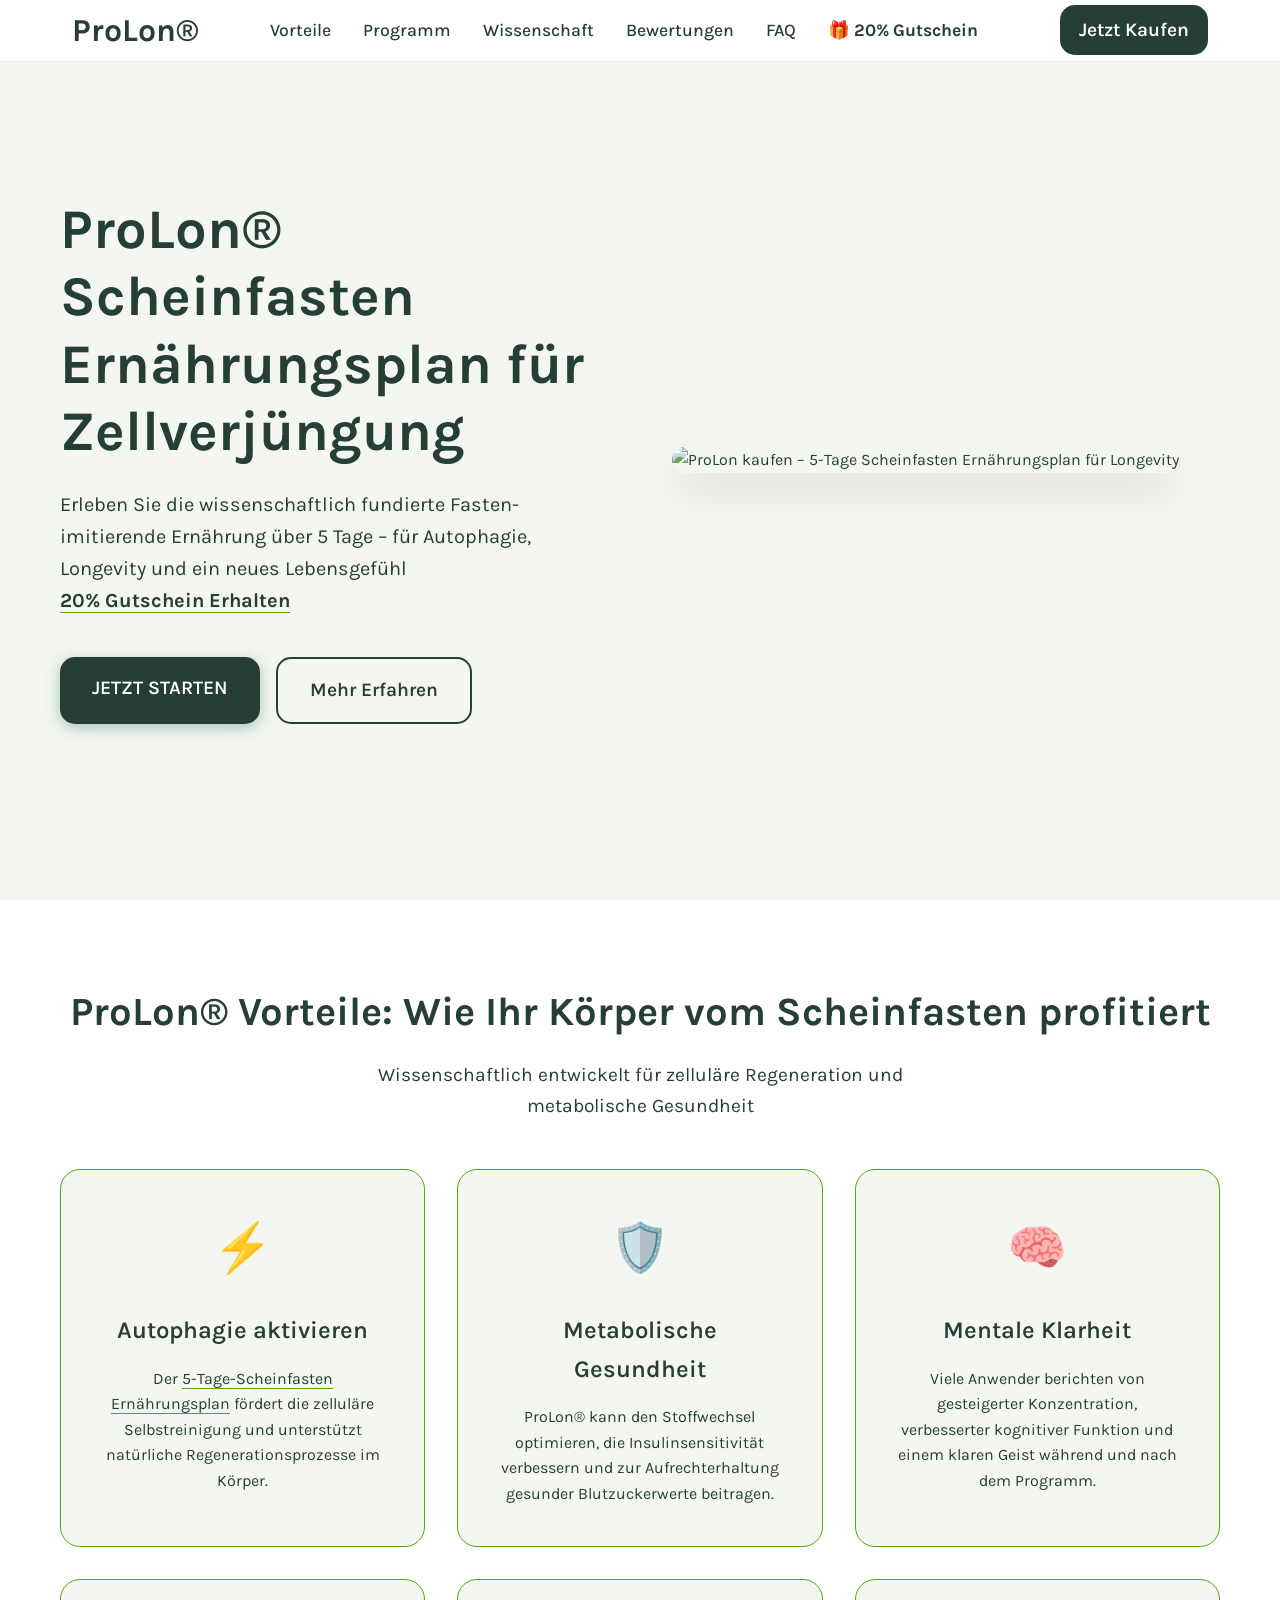
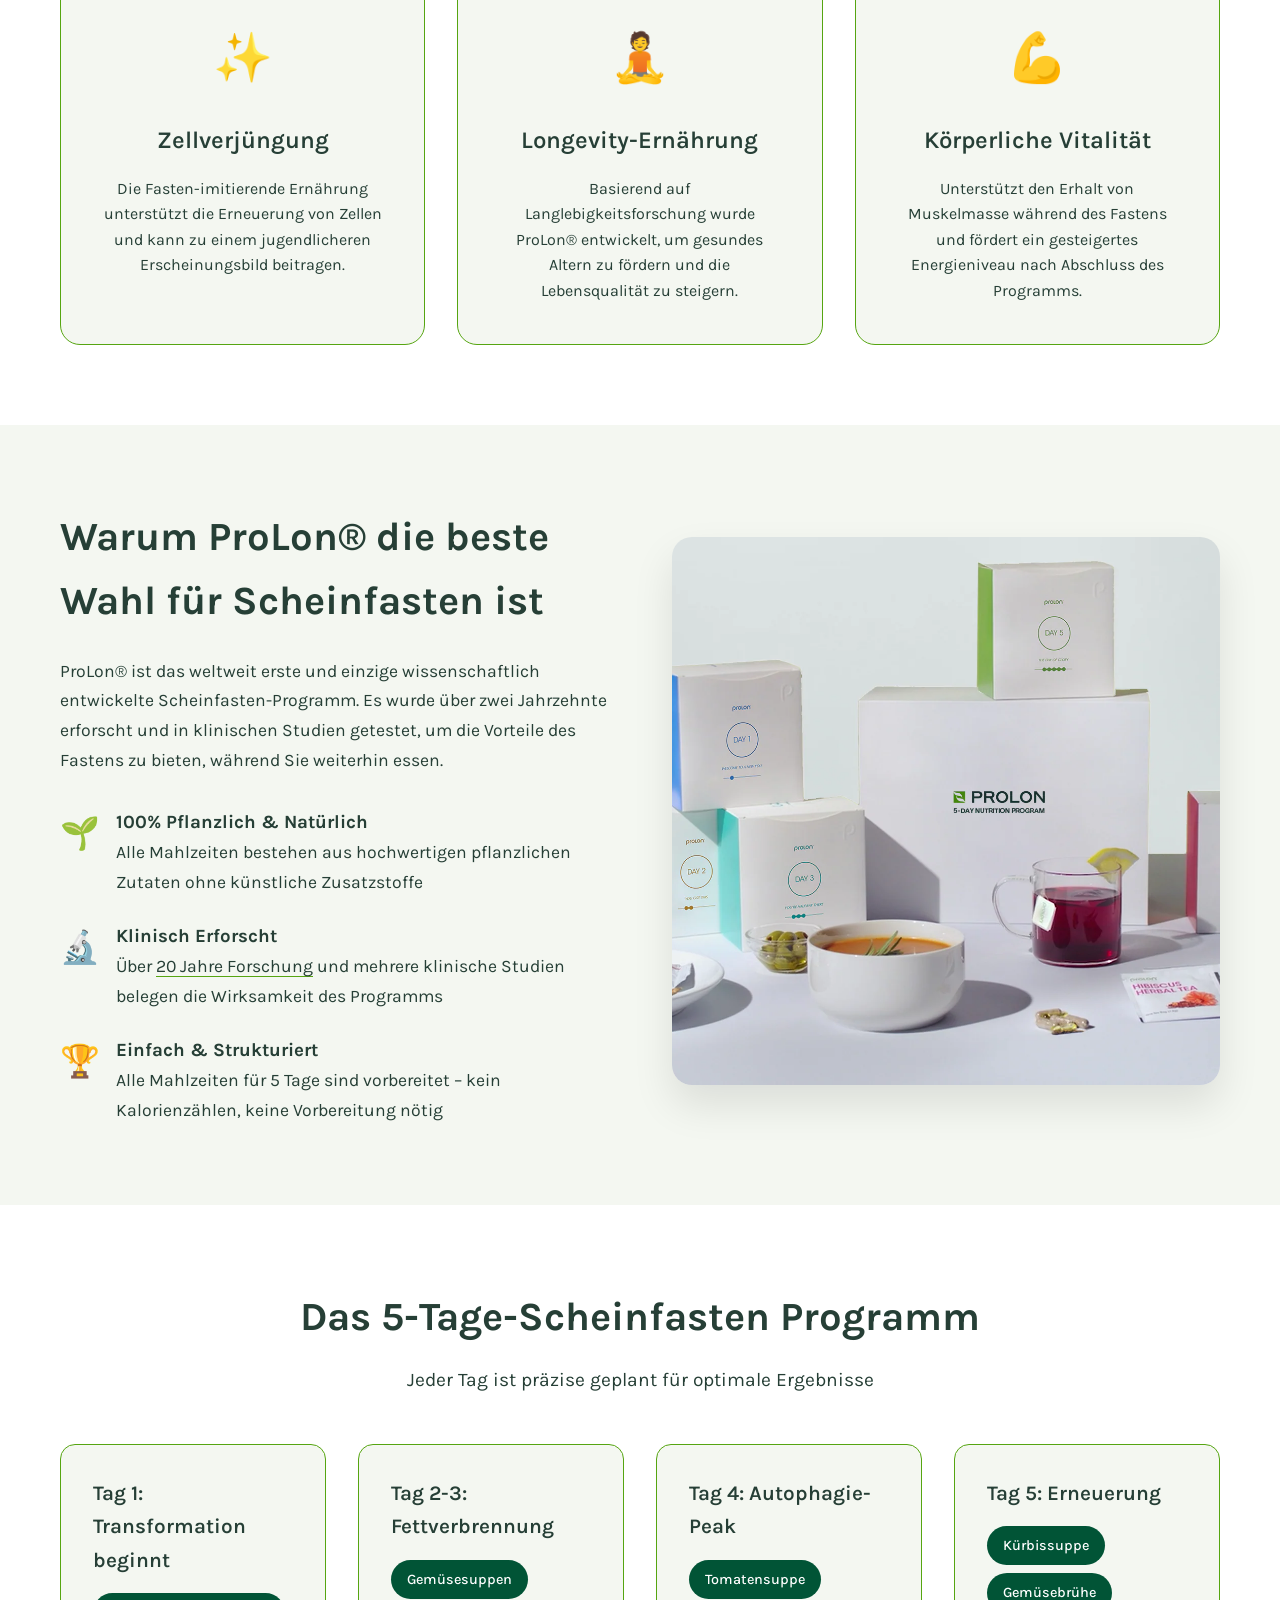
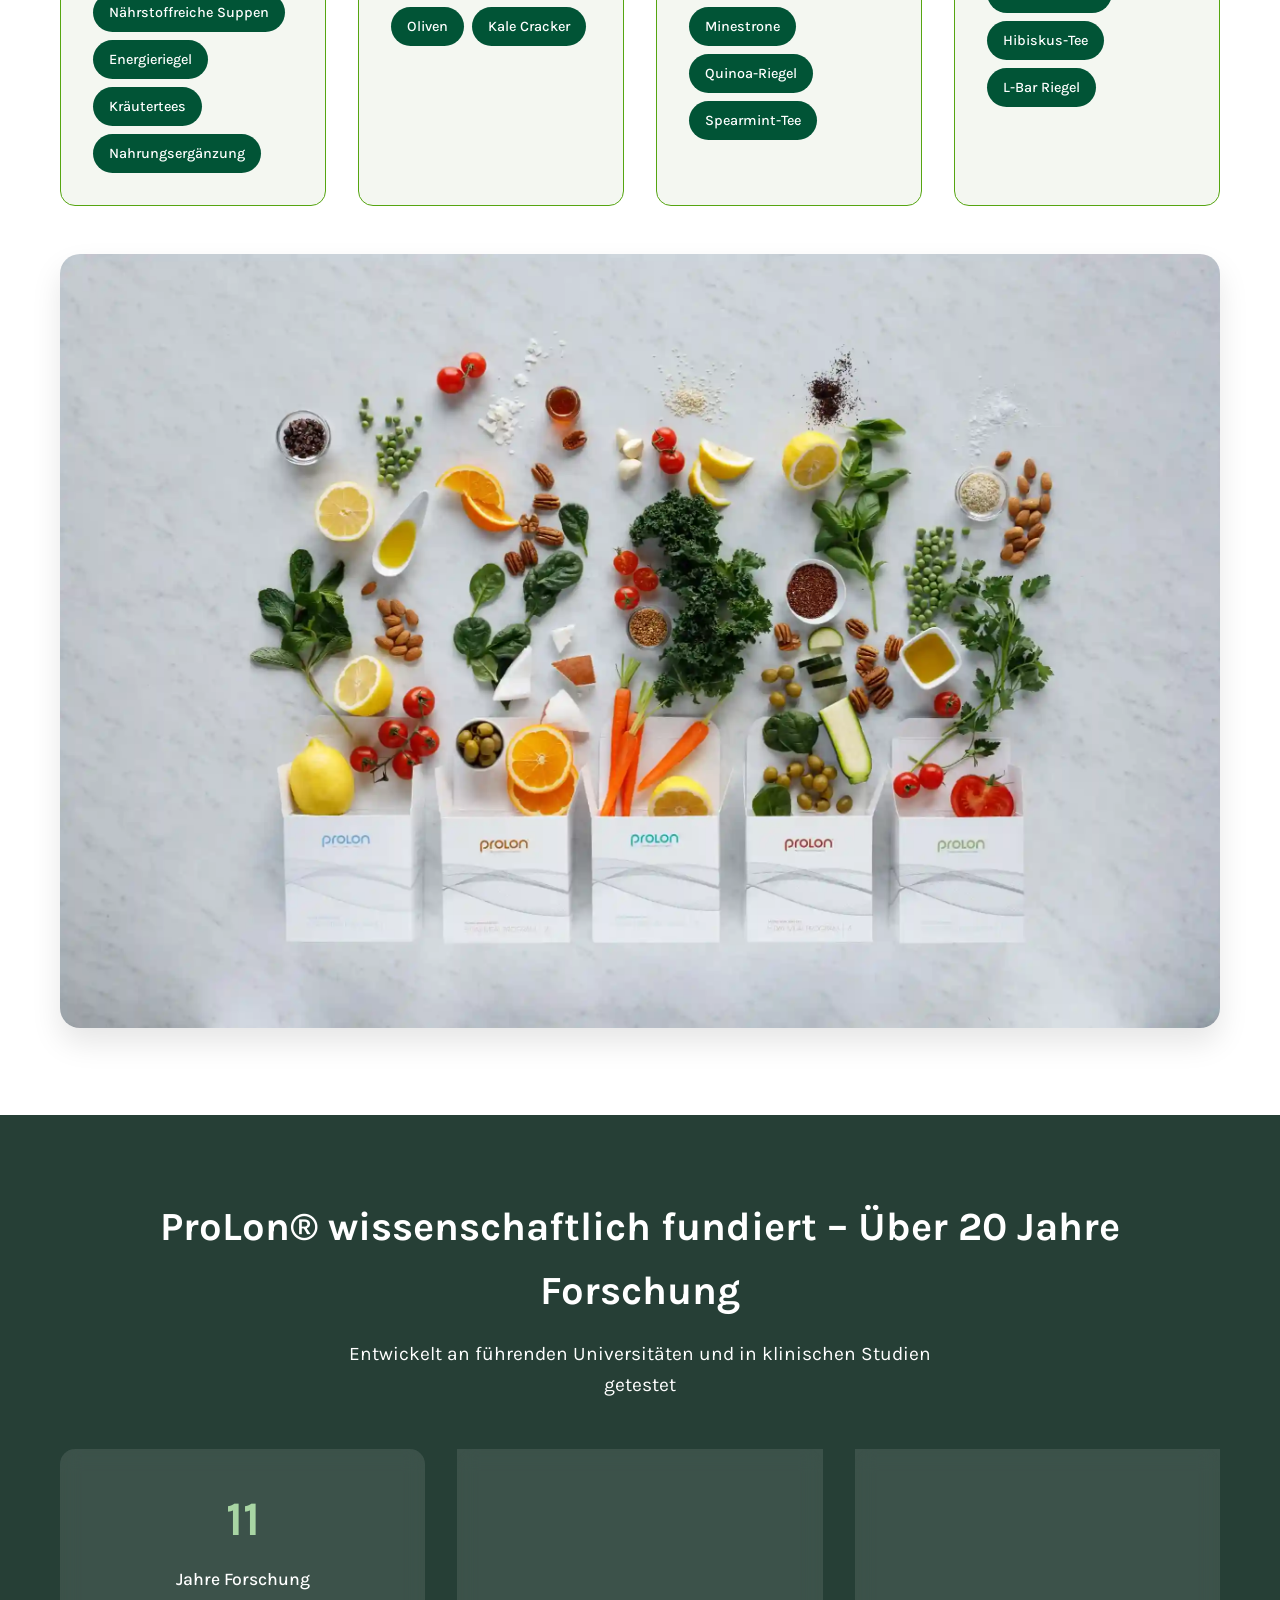
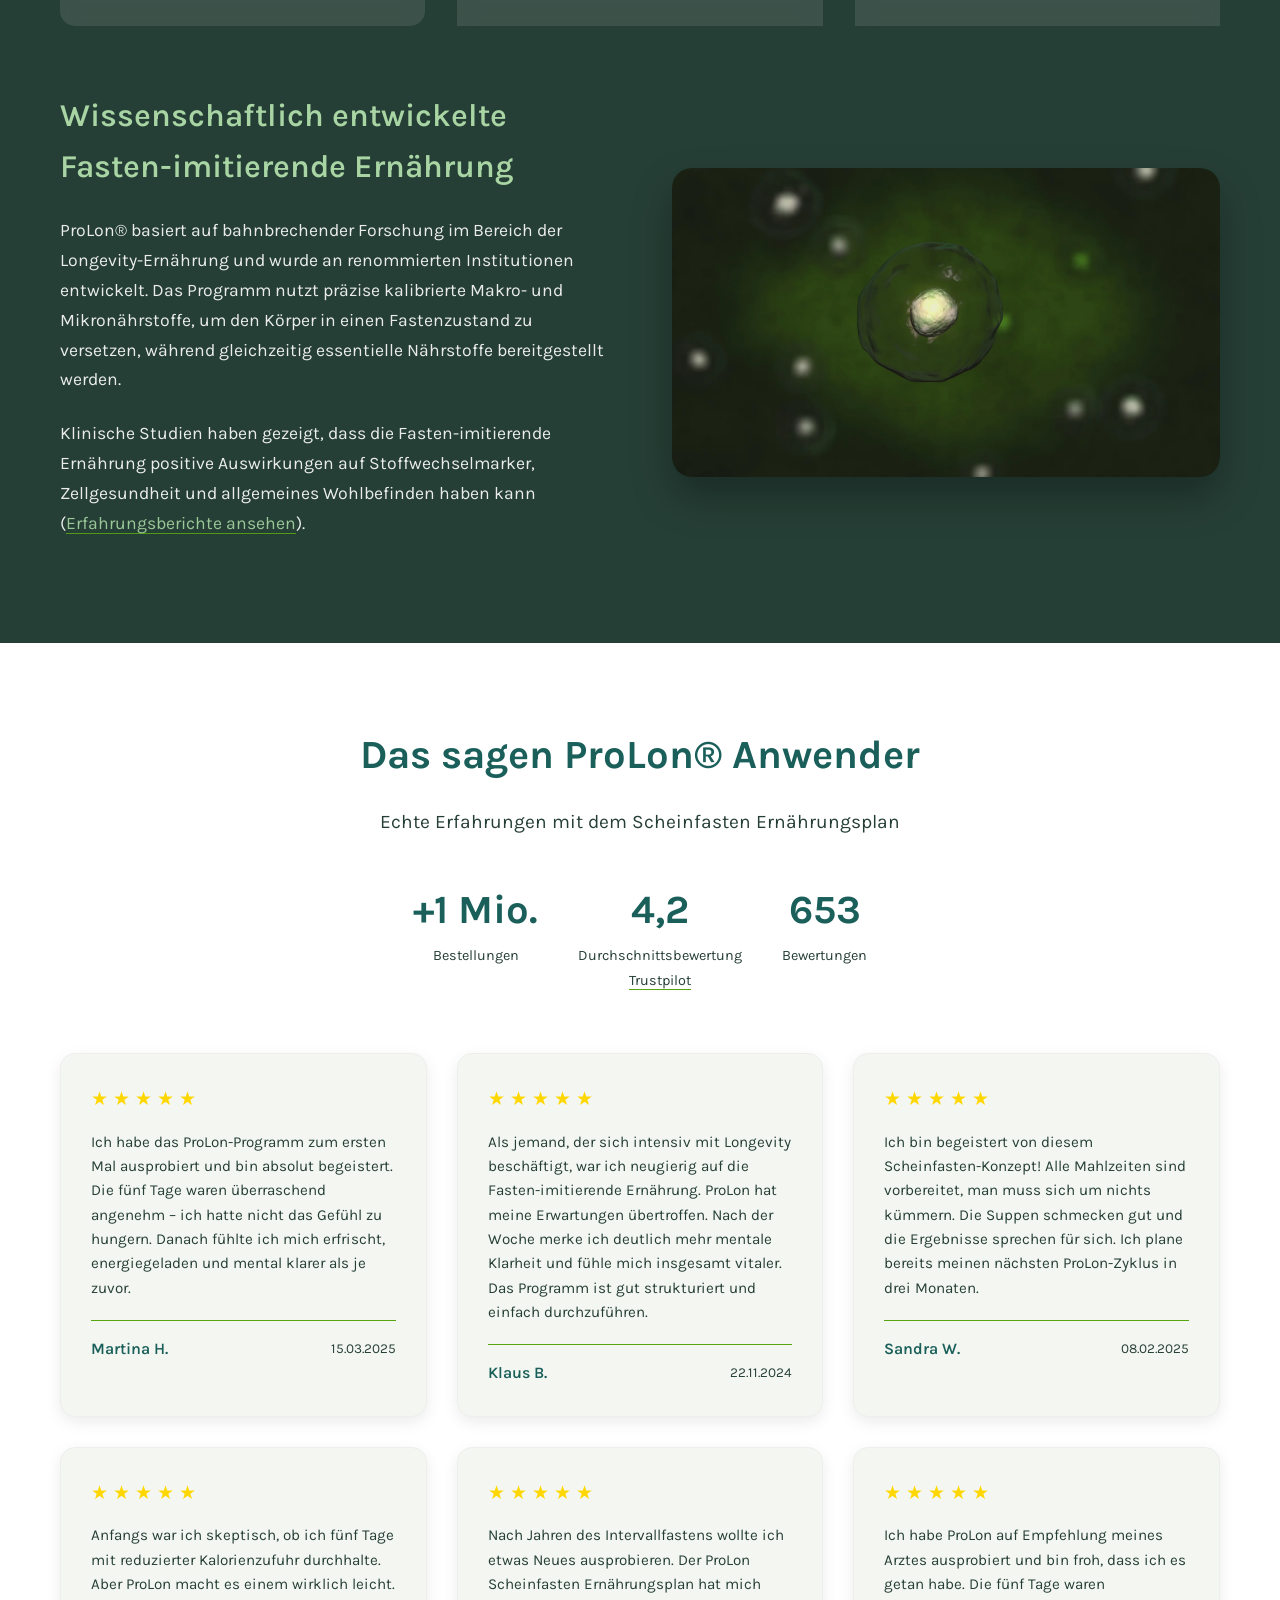
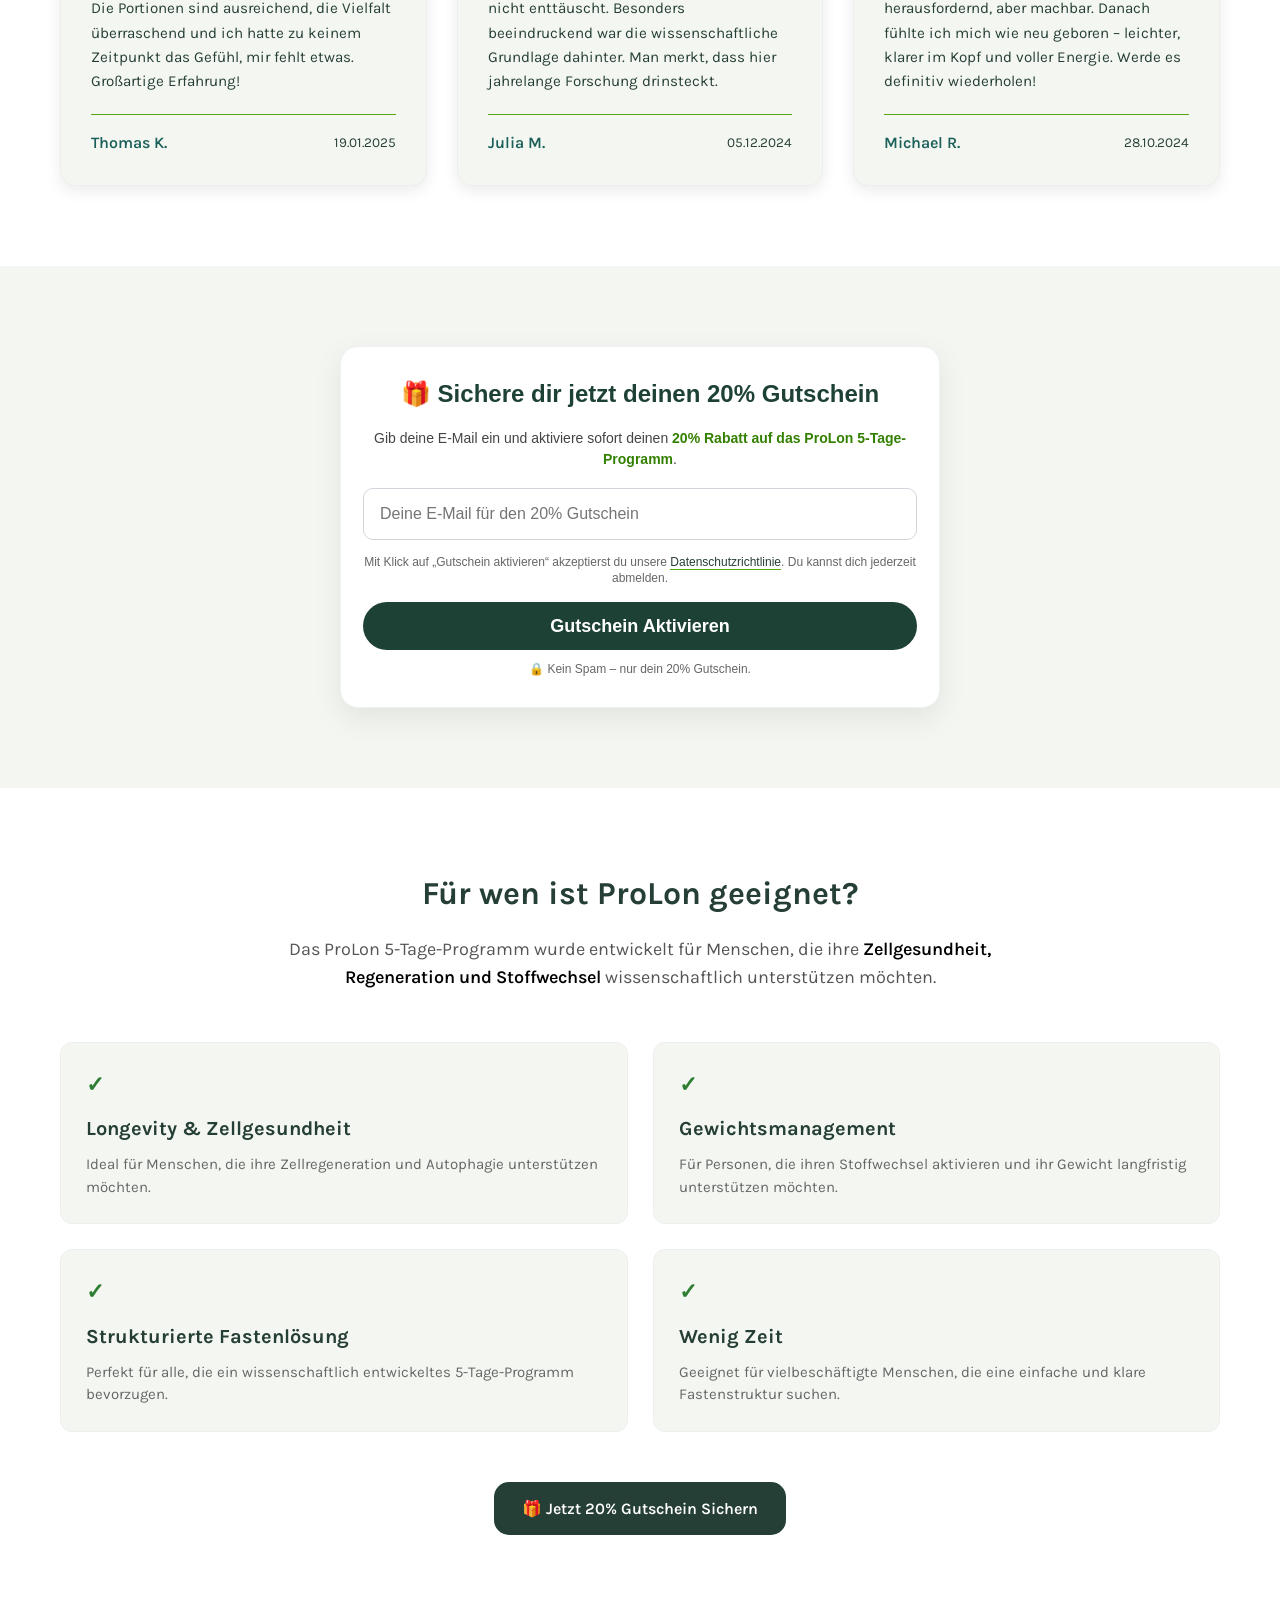
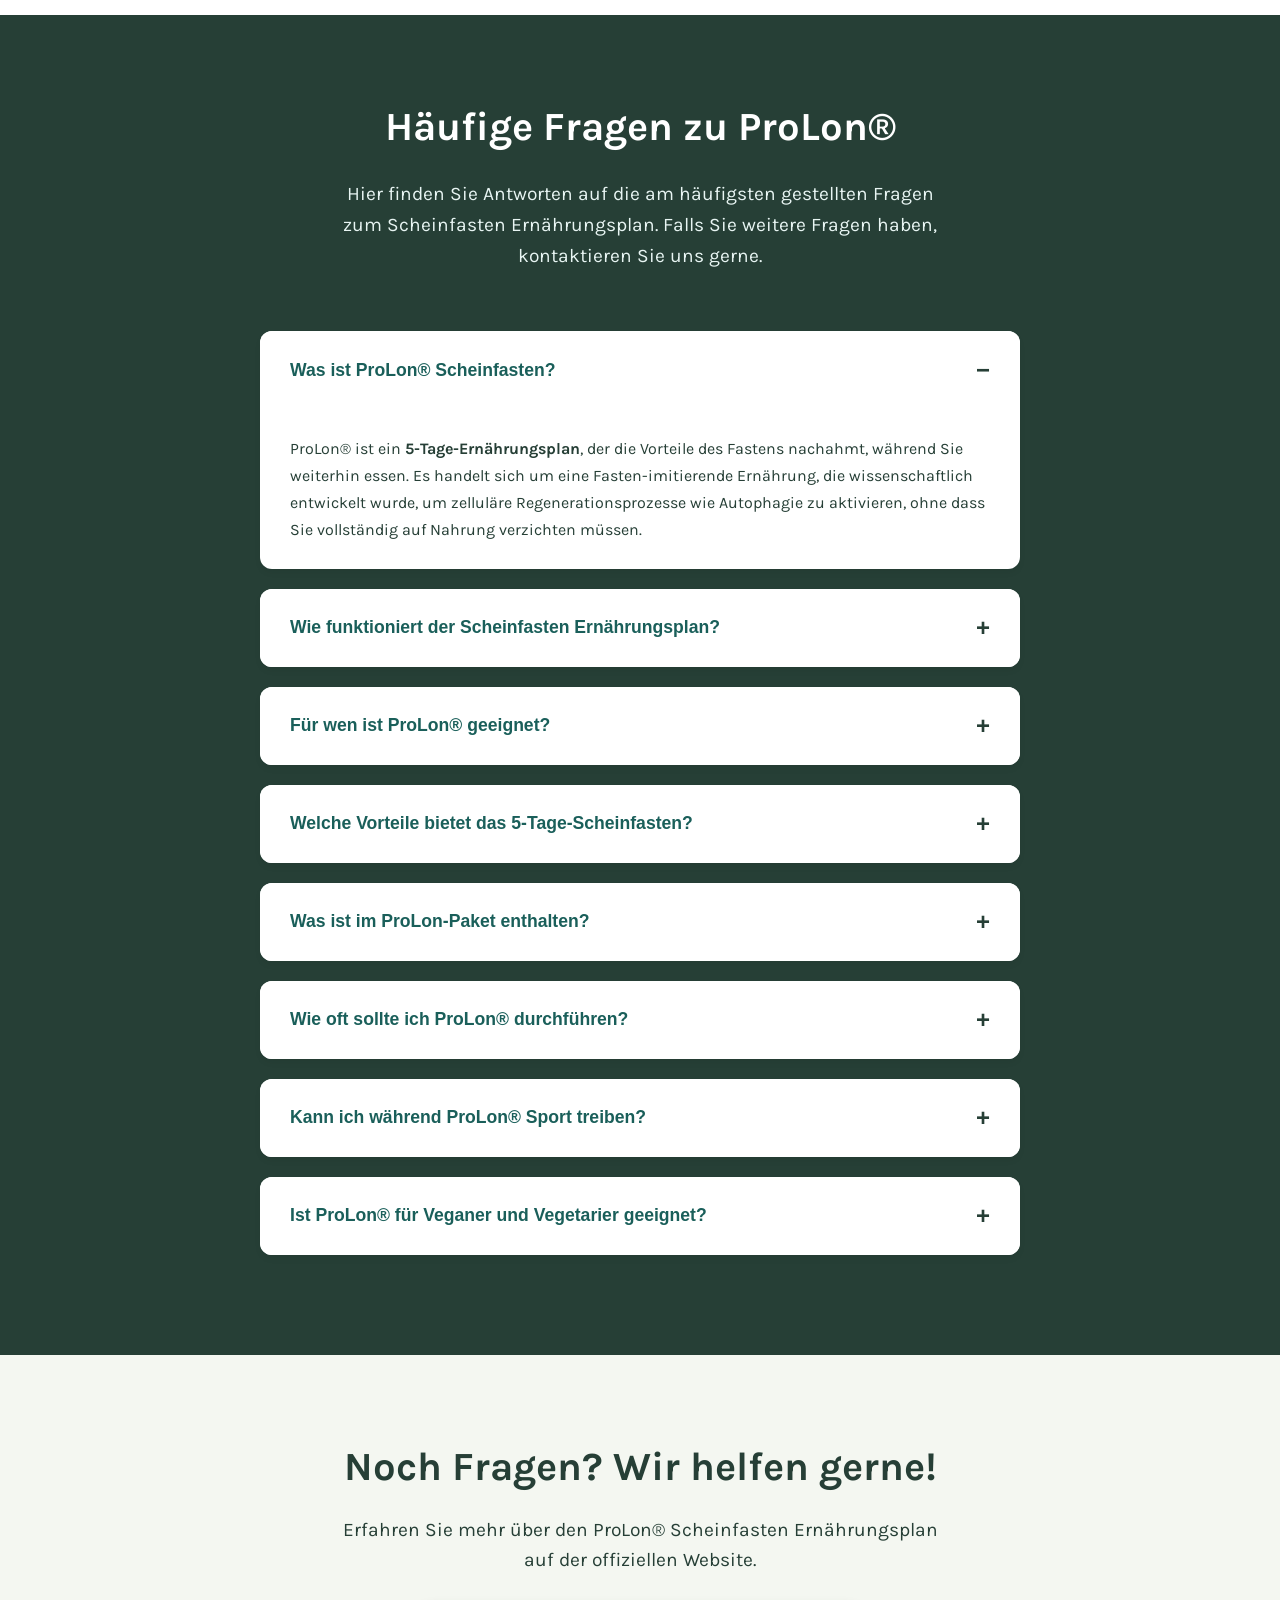
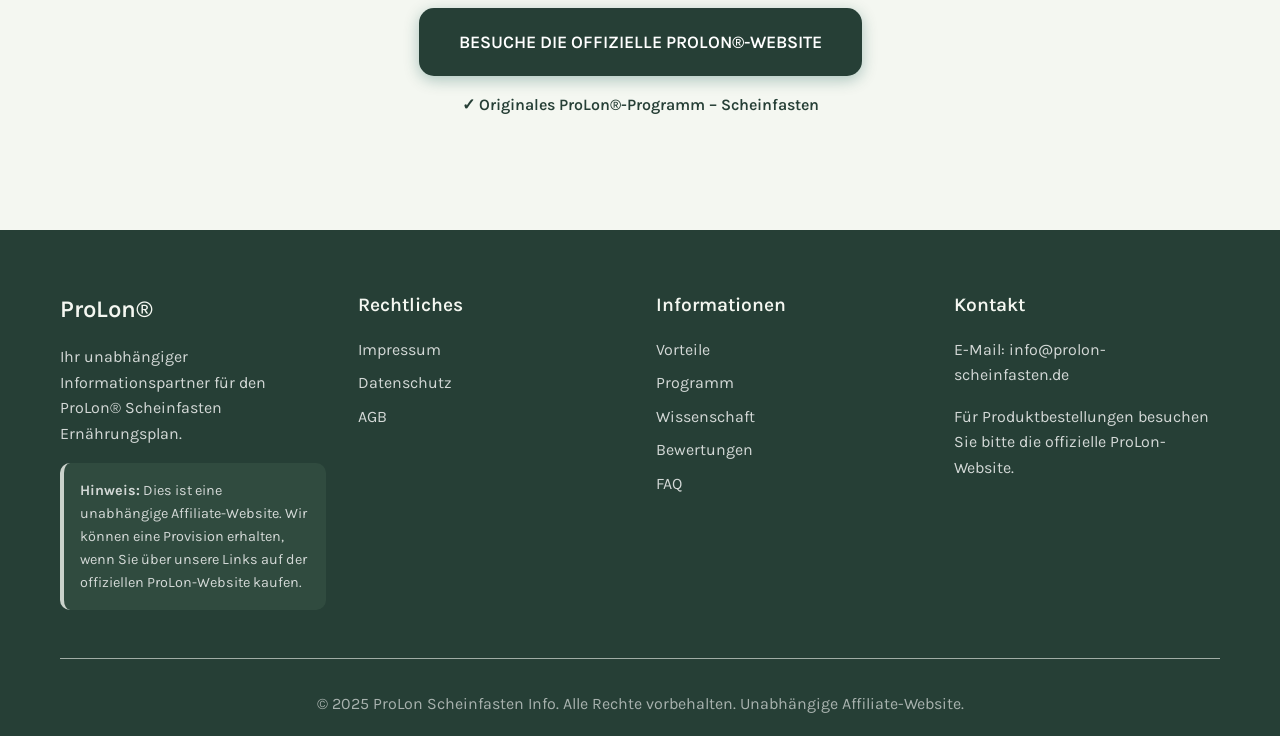
==== index.html @ 3e30818c "Add files via upload" ====
<!DOCTYPE html>
<html lang="de">
<head>
    <meta charset="UTF-8" />
    <meta name="viewport" content="width=device-width, initial-scale=1.0" />
    <title>ProLon Scheinfasten: Wissenschaftlicher Plan – 20% Rabatt</title>
	<meta name="description" content="ProLon® Scheinfasten: Wissenschaftlicher 5-Tage-Ernährungsplan für Longevity und Zellregeneration. Jetzt 20% Rabatt mit Gutschein sichern." />

    <!-- Canonical, Favicon, Hreflang -->
    <link rel="canonical" href="https://prolon-scheinfasten.de/" />
    <link rel="icon" type="image/png" sizes="32x32" href="/favicon-150x150.png" />
    <link rel="icon" type="image/png" sizes="192x192" href="/favicon-300x300.png" />
	<link rel="apple-touch-icon" href="/favicon-300x300.png" />
	<meta name="msapplication-TileImage" content="/favicon-300x300.png" />
    <link rel="alternate" hreflang="de" href="https://prolon-scheinfasten.de/" />
    <link rel="alternate" hreflang="x-default" href="https://prolon-scheinfasten.de/" />

    <!-- Preconnect to essential third-party domains -->
    <link rel="preconnect" href="https://www.googletagmanager.com" crossorigin />
    <link rel="preconnect" href="https://www.google-analytics.com" crossorigin />

	<link rel="preload" href="/fonts/karla-variable.woff2" as="font" type="font/woff2" crossorigin fetchpriority="high" />

    <!-- 1. Critical CSS for instant rendering of the 'above-the-fold' content -->
    <style>
        * { margin: 0; padding: 0; box-sizing: border-box; }
		@font-face { font-family: 'Karla'; src: url('/fonts/karla-variable.woff2') format('woff2'); font-weight: 100 900; font-style: normal; font-display: swap; }
        body { font-family: 'Karla', sans-serif; line-height: 1.6; color: #263f36; overflow-x: hidden; }
        .container { max-width: 1200px; margin: 0 auto; padding: 0 20px; }
        .header { position: fixed; top: 0; width: 100%; background: rgba(255, 255, 255, 0.98 ); z-index: 1000; transition: all 0.3s ease; border-bottom: 1px solid rgba(38, 63, 54, 0.1); }
        .nav-container { display: flex; justify-content: space-between; align-items: center; padding: 0.3rem 2rem; max-width: 1200px; margin: 0 auto; position: relative; }
        .logo { color: #263f36; font-size: 2rem; font-weight: 700; text-decoration: none; flex-shrink: 0; }
        .logo a { color: #263f36; font-size: 2rem; font-weight: 700; text-decoration: none; display: inline-block; }
        .nav-menu { display: flex; list-style: none; gap: 2rem; font-size: 1.1rem; position: relative; left: 16.5%; transform: translateX(-16.5%); margin: 0; }
        .nav-menu a { text-decoration: none; color: #263f36; font-weight: 500; transition: color 0.3s ease; }
		.nav-menu a[href="#coupon"] { font-weight: 700; }
        .nav-menu a:hover { color: #56a511; }
        .header-cta-btn { background: #263f36; color: #ffffff; padding: 0.6rem 1.2rem; border-radius: 15px; text-decoration: none; font-weight: 600; font-size: 1.2rem; transition: all 0.3s ease; border: none; cursor: pointer; margin-left: auto; flex-shrink: 0; white-space: nowrap; }
        .header-cta-btn:hover { background: #56a511; color: white; transform: translateY(-1px); }
        .header-btn { margin-left: auto; flex-shrink: 0; }
        .hamburger { display: none; flex-direction: column; cursor: pointer; flex-shrink: 0; }
        .hamburger span { width: 25px; height: 3px; background: #263f36; margin: 3px 0; transition: 0.3s; }
        .hero { padding: 100px 0 80px; background: #f4f7f1; min-height: 100svh; display: flex; align-items: center; }
        .hero-container { max-width: 1200px; margin: 0 auto; padding: 0 20px; display: grid; grid-template-columns: 1fr 1fr; gap: 4rem; align-items: center; }
        .hero-title { font-size: 3.5rem; font-weight: 700; color: #263f36; margin-bottom: 1.5rem; line-height: 1.2; }
        .hero-subtitle { font-size: 1.25rem; color: #263f36; margin-bottom: 2.5rem; line-height: 1.6; }
        .hero-buttons { display: flex; gap: 1rem; flex-wrap: wrap; }
        .btn { display: inline-block; padding: 1rem 2rem; border-radius: 15px; text-decoration: none; font-weight: 600; transition: all 0.3s ease; border: none; cursor: pointer; font-size: 1.2rem; }
        .btn-primary { background: #263f36; color: #ffffff; box-shadow: 0 4px 15px rgba(38, 63, 54, 0.3); }
        .btn-primary:hover { background: #56a511; color: white; transform: translateY(-2px); box-shadow: 0 6px 20px rgba(38, 63, 54, 0.4); }
        .btn-secondary { background: transparent; color: #263f36; border: 2px solid #263f36; }
        .btn-secondary:hover { background: #263f36; color: white; }
        .hero-image img { width: 100%; height: auto; border-radius: 20px; box-shadow: 0 20px 40px rgba(0, 0, 0, 0.1); }
        html { scroll-behavior: smooth; }
		.my-link { color: #263f36; text-decoration: none; border-bottom: 1px solid #56a511; transition: color 0.3s ease; }
		.my-link:hover { color: #56a511; border-bottom-color: #263f36; }
        @media (max-width: 768px) {
            .nav-container { justify-content: flex-start; gap: 1rem; padding: 0.3rem 1rem; }
            .hamburger { display: flex; order: 1; }
            .logo { order: 2; flex-grow: 1; text-align: center; font-size: 1.8rem; }
            .header-cta-btn { order: 3; margin-left: 0; padding: 0.5rem 1rem; font-size: 1.15rem; }
            .nav-menu { display: none !important; flex-direction: column; position: absolute; top: 100%; left: 0; width: 100%; gap: 1rem; background: #f4f7f1; padding: 1rem 0; box-shadow: 0 2px 10px rgba(0, 78, 71, 0.1); transform: translateY(-10px); opacity: 0; transition: all .25s ease; }
            .nav-menu.active { display: flex !important; transform: translateY(0); opacity: 1; }
            .nav-menu li { margin: 0.1rem 0; box-shadow: 0 2px 10px rgba(0, 78, 71, 0.1); width: 100%; }
            .nav-menu a { font-size: 1.2rem; padding: 1rem; display: block; width: 100%; text-align: center; border-radius: 2px; transition: all 0.3s ease; }
            .hamburger.active span:nth-child(1) { transform: rotate(-45deg) translate(-5px, 6px); }
            .hamburger.active span:nth-child(2) { opacity: 0; }
            .hamburger.active span:nth-child(3) { transform: rotate(45deg) translate(-5px, -6px); }
			.hero { padding: 100px 0 60px; }
            .hero-container { grid-template-columns: 1fr; gap: 2rem; text-align: center; }
            .hero-title { font-size: 2.5rem; }
            .hero-buttons { justify-content: center; }
        }
        @media (max-width: 480px) {
            .hero-title { font-size: 2rem; }
            .hero-subtitle { font-size: 1.1rem; }
            .btn { padding: 0.8rem 1.5rem; font-size: 0.9rem; }
        }
	</style>

    <!-- 2. Defer loading of the full stylesheet -->
    <link rel="stylesheet" href="styles.css" media="print" onload="this.media='all'" />

    <!-- 3. Fallback for browsers with JavaScript disabled -->
    <noscript>
        <link rel="stylesheet" href="styles.css" />
    </noscript>
    
<!-- Product Schema -->
<script type="application/ld+json">
{
  "@context": "https://schema.org",
  "@type": "Product",
  "name": "ProLon® Scheinfasten Ernährungsplan",
  "image": "https://prolon-scheinfasten.de/images/ProLon-5-Tage-1080.webp",
  "description": "ProLon® ist ein wissenschaftlich entwickelter Scheinfasten Ernährungsplan für 5 Tage. Unterstützt Autophagie, Zellverjüngung und gesundes Altern.",
  "brand": { "@type": "Brand", "name": "ProLon" },
  "sku": "PROLON-5DAY",
  "offers": {
    "@type": "Offer",
    "url": "https://prolon-fasten.com/6lmqvw",
    "itemCondition": "https://schema.org/NewCondition",
    "availability": "https://schema.org/InStock",
    "price": 143.20,
    "priceCurrency": "EUR",
    "priceValidUntil": "2026-12-31",
    "shippingDetails": {
      "@type": "OfferShippingDetails",
      "shippingRate": {
        "@type": "MonetaryAmount",
        "value": 0.00,
        "currency": "EUR"
      },
      "shippingLabel": "Kostenloser Versand",
      "deliveryTime": {
        "@type": "ShippingDeliveryTime",
        "handlingTime": { "@type": "QuantitativeValue", "minValue": 0, "maxValue": 2 },
        "transitTime": { "@type": "QuantitativeValue", "minValue": 2, "maxValue": 5 },
        "businessDays": {
          "@type": "OpeningHoursSpecification",
          "dayOfWeek": [
            "https://schema.org/Monday",
            "https://schema.org/Tuesday",
            "https://schema.org/Wednesday",
            "https://schema.org/Thursday",
            "https://schema.org/Friday"
          ]
        }
      }
    }
  },
  "aggregateRating": {
    "@type": "AggregateRating",
    "ratingValue": 4.2,
    "bestRating": 5,
    "worstRating": 1,
    "ratingCount": 653
  },
  "review": [
    {
      "@type": "Review",
      "author": { "@type": "Person", "name": "Martina H." },
      "datePublished": "2025-03-15",
      "reviewRating": { "@type": "Rating", "ratingValue": 5, "bestRating": 5 },
      "reviewBody": "Die fünf Tage waren überraschend angenehm. Ich hatte nicht das Gefühl zu hungern und fühlte mich danach erfrischt und energiegeladen."
    },
    {
      "@type": "Review",
      "author": { "@type": "Person", "name": "Klaus B." },
      "datePublished": "2024-11-22",
      "reviewRating": { "@type": "Rating", "ratingValue": 5, "bestRating": 5 },
      "reviewBody": "Nach der ProLon-Woche merke ich deutlich mehr mentale Klarheit. Das Programm ist gut strukturiert und einfach durchzuführen."
    },
    {
      "@type": "Review",
      "author": { "@type": "Person", "name": "Sandra W." },
      "datePublished": "2025-02-08",
      "reviewRating": { "@type": "Rating", "ratingValue": 5, "bestRating": 5 },
      "reviewBody": "Ich bin begeistert von diesem Scheinfasten-Konzept. Alle Mahlzeiten sind vorbereitet, man muss sich um nichts kümmern und die Ergebnisse sprechen für sich."
    }
  ]
}
</script>

<!-- FAQ Schema -->
<script type="application/ld+json">
{
  "@context": "https://schema.org",
  "@type": "FAQPage",
  "mainEntity": [
    {
      "@type": "Question",
      "name": "Was ist ProLon® Scheinfasten?",
      "acceptedAnswer": { "@type": "Answer", "text": "ProLon® ist ein 5-Tage-Ernährungsplan, der die Vorteile des Fastens nachahmt, während Sie weiterhin essen. Es aktiviert zelluläre Regenerationsprozesse wie Autophagie." }
    },
    {
      "@type": "Question",
      "name": "Wie funktioniert der Scheinfasten Ernährungsplan?",
      "acceptedAnswer": { "@type": "Answer", "text": "ProLon® versorgt den Körper mit präzise kalibrierten pflanzlichen Nährstoffen, die den Fastenzustand imitieren und gleichzeitig Energie liefern." }
    },
    {
      "@type": "Question",
      "name": "Für wen ist ProLon® geeignet?",
      "acceptedAnswer": { "@type": "Answer", "text": "ProLon® eignet sich für gesunde Erwachsene, die ihre Zellgesundheit unterstützen und die Vorteile des Fastens erleben möchten, ohne vollständig auf Nahrung zu verzichten." }
    },
    {
      "@type": "Question",
      "name": "Welche Vorteile bietet das 5-Tage-Scheinfasten?",
      "acceptedAnswer": { "@type": "Answer", "text": "Das Programm kann Autophagie aktivieren, metabolische Gesundheit fördern, Energie steigern und das allgemeine Wohlbefinden verbessern." }
    }
  ]
}
</script>	

</head>
<body>
    <!-- Header -->
    <header class="header">
        <nav class="nav">
            <div class="nav-container">
                <div class="logo">
					<a href="/" aria-label="ProLon">
						<span class="site-title">ProLon®</span>
					</a>
				</div>
                <ul class="nav-menu">
                    <li><a href="#benefits">Vorteile</a></li>
                    <li><a href="#ingredients">Programm</a></li>
                    <li><a href="#science">Wissenschaft</a></li>
					<li><a href="#bewertungen">Bewertungen</a></li>
                    <li><a href="#faq">FAQ</a></li>
					<li><a href="#coupon">🎁 20% Gutschein</a></li>
                </ul>
                <a href="https://prolon-fasten.com/6lmqvw" class="header-cta-btn" target="_blank" rel="noopener nofollow sponsored">Jetzt Kaufen</a>
                <div class="hamburger">
                    <span></span>
                    <span></span>
                    <span></span>
                </div>
            </div>
        </nav>
    </header>
	
	<div id="menuOverlay"></div>

    <main>
    <!-- Hero Section -->
    <section id="home" class="hero">
        <div class="hero-container">
            <div class="hero-content">
                <h1 class="hero-title">ProLon® Scheinfasten Ernährungsplan für Zellverjüngung</h1>
                <p class="hero-subtitle">Erleben Sie die wissenschaftlich fundierte Fasten-imitierende Ernährung über 5 Tage – für Autophagie, Longevity und ein neues Lebensgefühl<br><a href="#coupon" class="my-link"><strong>20% Gutschein Erhalten</strong></a></p>
                <div class="hero-buttons">
                    <a href="https://prolon-fasten.com/6lmqvw" class="btn btn-primary" target="_blank" rel="noopener nofollow sponsored">JETZT STARTEN</a>
                    <a href="#benefits" class="btn btn-secondary">Mehr Erfahren</a>
                </div>
            </div>
            <div class="hero-image"><img
  src="https://prolon-scheinfasten.de/images/ProLon-5-Tage-744.webp"
  srcset="
    https://prolon-scheinfasten.de/images/ProLon-5-Tage-372.webp 372w,
    https://prolon-scheinfasten.de/images/ProLon-5-Tage-744.webp 744w,
    https://prolon-scheinfasten.de/images/ProLon-5-Tage-1080.webp 1080w
  "
  sizes="(max-width: 500px) 90vw, 50vw"
  alt="ProLon kaufen – 5-Tage Scheinfasten Ernährungsplan für Longevity"
  width="1080"
  height="1080"
  fetchpriority="high"
  loading="eager"
  decoding="async"
>
			</div>

        </div>
    </section>

    <!-- Benefits Section -->
    <section id="benefits" class="benefits">
        <div class="container">
            <h2 class="section-title">ProLon® Vorteile: Wie Ihr Körper vom Scheinfasten profitiert</h2>
            <p class="section-subtitle">Wissenschaftlich entwickelt für zelluläre Regeneration und metabolische Gesundheit</p>
            
            <div class="benefits-grid">
                <div class="benefit-card">
                    <div class="benefit-icon">⚡</div>
                    <h3>Autophagie aktivieren</h3>
                    <p>Der <a href="#ingredients" class="my-link">5-Tage-Scheinfasten Ernährungsplan</a> fördert die zelluläre Selbstreinigung und unterstützt natürliche Regenerationsprozesse im Körper.</p>
                </div>
                
                <div class="benefit-card">
                    <div class="benefit-icon">🛡️</div>
                    <h3>Metabolische Gesundheit</h3>
                    <p>ProLon® kann den Stoffwechsel optimieren, die Insulinsensitivität verbessern und zur Aufrechterhaltung gesunder Blutzuckerwerte beitragen.</p>
                </div>
                
                <div class="benefit-card">
                    <div class="benefit-icon">🧠</div>
                    <h3>Mentale Klarheit</h3>
                    <p>Viele Anwender berichten von gesteigerter Konzentration, verbesserter kognitiver Funktion und einem klaren Geist während und nach dem Programm.</p>
                </div>
                
                <div class="benefit-card">
                    <div class="benefit-icon">✨</div>
                    <h3>Zellverjüngung</h3>
                    <p>Die Fasten-imitierende Ernährung unterstützt die Erneuerung von Zellen und kann zu einem jugendlicheren Erscheinungsbild beitragen.</p>
                </div>
                
                <div class="benefit-card">
                    <div class="benefit-icon">🧘</div>
                    <h3>Longevity-Ernährung</h3>
                    <p>Basierend auf Langlebigkeitsforschung wurde ProLon® entwickelt, um gesundes Altern zu fördern und die Lebensqualität zu steigern.</p>
                </div>
                
                <div class="benefit-card">
                    <div class="benefit-icon">💪</div>
                    <h3>Körperliche Vitalität</h3>
                    <p>Unterstützt den Erhalt von Muskelmasse während des Fastens und fördert ein gesteigertes Energieniveau nach Abschluss des Programms.</p>
                </div>
            </div>
        </div>
    </section>

    <!-- Why ProLon Section -->
    <section id="why-prolon" class="why-prolon">
        <div class="container">
            <div class="why-content">
                <div class="why-text">
                    <h2>Warum ProLon® die beste Wahl für Scheinfasten ist</h2>
                    <p>ProLon® ist das weltweit erste und einzige wissenschaftlich entwickelte Scheinfasten-Programm. Es wurde über zwei Jahrzehnte erforscht und in klinischen Studien getestet, um die Vorteile des Fastens zu bieten, während Sie weiterhin essen.</p>
                    
                    <div class="features">
                        <div class="feature">
                            <span class="feature-icon">🌱</span>
                            <div>
                                <h3>100% Pflanzlich & Natürlich</h3>
                                <p>Alle Mahlzeiten bestehen aus hochwertigen pflanzlichen Zutaten ohne künstliche Zusatzstoffe</p>
                            </div>
                        </div>
                        
                        <div class="feature">
                            <span class="feature-icon">🔬</span>
                            <div>
                                <h3>Klinisch Erforscht</h3>
                                <p>Über <a href="#science" class="my-link">20 Jahre Forschung</a> und mehrere klinische Studien belegen die Wirksamkeit des Programms</p>
                            </div>
                        </div>
                        
                        <div class="feature">
                            <span class="feature-icon">🏆</span>
                            <div>
                                <h3>Einfach & Strukturiert</h3>
                                <p>Alle Mahlzeiten für 5 Tage sind vorbereitet – kein Kalorienzählen, keine Vorbereitung nötig</p>
                            </div>
                        </div>
                    </div>
                </div>
                
                <div class="why-image"><img src="/images/ProLon-Scheinfasten-Ernahrungsplan.webp"
     alt="ProLon Next Gen kaufen – Scheinfasten Ernährungsplan"
     loading="lazy"
     decoding="async"
     width="1080" height="1080">
                </div>
            </div>
        </div>
    </section>

    <!-- Ingredients Section -->
    <section id="ingredients" class="ingredients">
        <div class="container">
            <h2 class="section-title">Das 5-Tage-Scheinfasten Programm</h2>
            <p class="section-subtitle">Jeder Tag ist präzise geplant für optimale Ergebnisse</p>
            
            <div class="ingredients-showcase">
                <div class="ingredient-category">
                    <h3>Tag 1: Transformation beginnt</h3>
                    <div class="ingredient-list">
                        <span>Nährstoffreiche Suppen</span>
                        <span>Energieriegel</span>
                        <span>Kräutertees</span>
                        <span>Nahrungsergänzung</span>
                    </div>
                </div>
                
                <div class="ingredient-category">
                    <h3>Tag 2-3: Fettverbrennung</h3>
                    <div class="ingredient-list">
                        <span>Gemüsesuppen</span>
                        <span>Oliven</span>
                        <span>Kale Cracker</span>
                    </div>
                </div>
                
                <div class="ingredient-category">
                    <h3>Tag 4: Autophagie-Peak</h3>
                    <div class="ingredient-list">
                        <span>Tomatensuppe</span>
                        <span>Minestrone</span>
                        <span>Quinoa-Riegel</span>
                        <span>Spearmint-Tee</span>
                    </div>
                </div>
                
                <div class="ingredient-category">
                    <h3>Tag 5: Erneuerung</h3>
                    <div class="ingredient-list">
                        <span>Kürbissuppe</span>
                        <span>Gemüsebrühe</span>
                        <span>Hibiskus-Tee</span>
                        <span>L-Bar Riegel</span>
                    </div>
                </div>
            </div>
            
            <div>
			<div class="ingredients-image">
                <img src="/images/ProLon-Zutaten.webp" alt="ProLon Programm – 5 Tage Scheinfasten mit pflanzlichen Mahlzeiten" loading="lazy" decoding="async" width="2500" height="1667">
            </div>
			</div>
        </div>
    </section>

    <!-- Science Section -->
    <section id="science" class="science">
        <div class="container">
            <h2 class="section-title">ProLon® wissenschaftlich fundiert – Über 20 Jahre Forschung</h2>
            <p class="section-subtitle">Entwickelt an führenden Universitäten und in klinischen Studien getestet</p>
            
            <div class="science-stats">
                <div class="stat">
                    <div class="stat-number">20+</div>
                    <div class="stat-label">Jahre Forschung</div>
                </div>
                
                <div class="stat">
                    <div class="stat-number">18</div>
                    <div class="stat-label">Klinische Studien</div>
                </div>
                
                <div class="stat">
                    <div class="stat-number">5</div>
                    <div class="stat-label">Tage Transformation</div>
                </div>
            </div>
            
            <div class="science-content">
                <div class="science-text">
                    <h3>Wissenschaftlich entwickelte Fasten-imitierende Ernährung</h3>
                    <p>ProLon® basiert auf bahnbrechender Forschung im Bereich der Longevity-Ernährung und wurde an renommierten Institutionen entwickelt. Das Programm nutzt präzise kalibrierte Makro- und Mikronährstoffe, um den Körper in einen Fastenzustand zu versetzen, während gleichzeitig essentielle Nährstoffe bereitgestellt werden.</p>
                    
                    <p>Klinische Studien haben gezeigt, dass die Fasten-imitierende Ernährung positive Auswirkungen auf Stoffwechselmarker, Zellgesundheit und allgemeines Wohlbefinden haben kann (<a href="#bewertungen" class="my-link2">Erfahrungsberichte ansehen</a>).</p>
                </div>
                
                <div class="science-image">
                    <img src="/images/ProLon-Science.webp" alt="ProLon wissenschaftlich fundiert – Scheinfasten Ernährungsplan basiert auf Forschung" loading="lazy" decoding="async" width="1946" height="1095">
                </div>
            </div>
        </div>
    </section>
	
	<!-- Reviews Section -->
    <section id="bewertungen" class="reviews-section">
        <div class="reviews-container">
            <div class="reviews-header">
                <h2 class="reviews-title">Das sagen ProLon® Anwender</h2>
                <p class="reviews-subtitle">Echte Erfahrungen mit dem Scheinfasten Ernährungsplan</p>
				<div class="trust-stats">
                    <div class="trust-stat">
                        <span class="trust-number">+1 Mio.</span>
                        <span class="trust-label">Bestellungen</span>
                    </div>
                    <div class="trust-stat">
                        <span class="trust-number">4,2</span>
                        <span class="trust-label">Durchschnittsbewertung</span><br>
						<span class="trust-label"><a class="my-link" href="https://de.trustpilot.com/review/prolon-fasten.com?utm_medium=trustbox&utm_source=Carousel" target="_blank" rel="noopener noreferrer nofollow">Trustpilot</a></span>
                    </div>
                    <div class="trust-stat">
                        <span class="trust-number">653</span>
                        <span class="trust-label">Bewertungen</span>
                    </div>
                </div>
            </div>

            <div class="reviews-grid">
                <div class="review-card">
                    <div class="review-stars">
                        <span class="star">★</span>
                        <span class="star">★</span>
                        <span class="star">★</span>
                        <span class="star">★</span>
                        <span class="star">★</span>
                    </div>
                    <p class="review-text">Ich habe das ProLon-Programm zum ersten Mal ausprobiert und bin absolut begeistert. Die fünf Tage waren überraschend angenehm – ich hatte nicht das Gefühl zu hungern. Danach fühlte ich mich erfrischt, energiegeladen und mental klarer als je zuvor.</p>
                    <div class="review-author">
                        <span class="author-name">Martina H.</span>
                        <span class="review-date">15.03.2025</span>
                    </div>
                </div>

                <div class="review-card">
                    <div class="review-stars">
                        <span class="star">★</span>
                        <span class="star">★</span>
                        <span class="star">★</span>
                        <span class="star">★</span>
                        <span class="star">★</span>
                    </div>
                    <p class="review-text">Als jemand, der sich intensiv mit Longevity beschäftigt, war ich neugierig auf die Fasten-imitierende Ernährung. ProLon hat meine Erwartungen übertroffen. Nach der Woche merke ich deutlich mehr mentale Klarheit und fühle mich insgesamt vitaler. Das Programm ist gut strukturiert und einfach durchzuführen.</p>
                    <div class="review-author">
                        <span class="author-name">Klaus B.</span>
                        <span class="review-date">22.11.2024</span>
                    </div>
                </div>

                <div class="review-card">
                    <div class="review-stars">
                        <span class="star">★</span>
                        <span class="star">★</span>
                        <span class="star">★</span>
                        <span class="star">★</span>
                        <span class="star">★</span>
                    </div>
                    <p class="review-text">Ich bin begeistert von diesem Scheinfasten-Konzept! Alle Mahlzeiten sind vorbereitet, man muss sich um nichts kümmern. Die Suppen schmecken gut und die Ergebnisse sprechen für sich. Ich plane bereits meinen nächsten ProLon-Zyklus in drei Monaten.</p>
                    <div class="review-author">
                        <span class="author-name">Sandra W.</span>
                        <span class="review-date">08.02.2025</span>
                    </div>
                </div>

                <div class="review-card">
                    <div class="review-stars">
                        <span class="star">★</span>
                        <span class="star">★</span>
                        <span class="star">★</span>
                        <span class="star">★</span>
                        <span class="star">★</span>
                    </div>
                    <p class="review-text">Anfangs war ich skeptisch, ob ich fünf Tage mit reduzierter Kalorienzufuhr durchhalte. Aber ProLon macht es einem wirklich leicht. Die Portionen sind ausreichend, die Vielfalt überraschend und ich hatte zu keinem Zeitpunkt das Gefühl, mir fehlt etwas. Großartige Erfahrung!</p>
                    <div class="review-author">
                        <span class="author-name">Thomas K.</span>
                        <span class="review-date">19.01.2025</span>
                    </div>
                </div>

                <div class="review-card">
                    <div class="review-stars">
                        <span class="star">★</span>
                        <span class="star">★</span>
                        <span class="star">★</span>
                        <span class="star">★</span>
                        <span class="star">★</span>
                    </div>
                    <p class="review-text">Nach Jahren des Intervallfastens wollte ich etwas Neues ausprobieren. Der ProLon Scheinfasten Ernährungsplan hat mich nicht enttäuscht. Besonders beeindruckend war die wissenschaftliche Grundlage dahinter. Man merkt, dass hier jahrelange Forschung drinsteckt.</p>
                    <div class="review-author">
                        <span class="author-name">Julia M.</span>
                        <span class="review-date">05.12.2024</span>
                    </div>
                </div>

                <div class="review-card">
                    <div class="review-stars">
                        <span class="star">★</span>
                        <span class="star">★</span>
                        <span class="star">★</span>
                        <span class="star">★</span>
                        <span class="star">★</span>
                    </div>
                    <p class="review-text">Ich habe ProLon auf Empfehlung meines Arztes ausprobiert und bin froh, dass ich es getan habe. Die fünf Tage waren herausfordernd, aber machbar. Danach fühlte ich mich wie neu geboren – leichter, klarer im Kopf und voller Energie. Werde es definitiv wiederholen!</p>
                    <div class="review-author">
                        <span class="author-name">Michael R.</span>
                        <span class="review-date">28.10.2024</span>
                    </div>
                </div>
            </div>
        </div>
    </section>
	
	<!-- newsletter-section Section -->
<section id="coupon" class="newsletter-section">
    <!-- ===== FORM ===== -->
<div class="newsletter-form-wrap">
  <form 
    class="newsletter-form"
    action="https://shop.us8.list-manage.com/subscribe/post?u=d616ed973248625bb7bfec526&id=6b310a7ce7&f_id=00781de1f0"
    method="post" onsubmit="return false;"
  >
    <h2>🎁 Sichere dir jetzt deinen 20% Gutschein</h2>

<p>
Gib deine E-Mail ein und aktiviere sofort deinen 
<span class="newsletter-highlight">20% Rabatt auf das ProLon 5-Tage-Programm</span>.
</p>

    <input 
      type="email"
      name="EMAIL"
      placeholder="Deine E-Mail für den 20% Gutschein"
      required
      class="newsletter-input"
    >

    <div class="newsletter-privacy">
  Mit Klick auf „Gutschein aktivieren“ akzeptierst du unsere 
  <a href="/datenschutz" class="my-link">Datenschutzrichtlinie</a>. 
  Du kannst dich jederzeit abmelden.
</div>

    <button type="button" name="subscribe" class="newsletter-btn">
      <span class="btn-text">Gutschein Aktivieren</span>
    </button>
	<div class="newsletter-trust">
	🔒 Kein Spam – nur dein 20% Gutschein.
	</div>
  </form>
</div>

<!-- ===== SUCCESS MESSAGE ===== -->
<div class="newsletter-success" id="newsletter-success">
  <div class="success-card">
    
    <div class="success-icon">
		<svg class="checkmark" viewBox="0 0 52 52">
			<circle class="checkmark-circle" cx="26" cy="26" r="23"/>
			<path class="checkmark-check" d="M14 27 L22 35 L38 19"/>
		</svg>
	</div>
    
    <h3>🎉 Dein 20% Rabattcode ist bereit!</h3>
    
    <div class="success-coupon">
      <span class="coupon-label">Dein Rabattcode:</span>
      <span class="coupon-value" id="coupon-code">PROLON20</span>
	  
	  <div class="coupon-instruction">
    Klicke auf den Button unten – dein Rabatt wird automatisch im Warenkorb angewendet.
	  </div>

      <a class="btn-newsletter" 
         href="https://prolon-fasten.com/6lmqvw" 
         rel="noopener nofollow" 
         target="_blank">
        🔥 Jetzt 20% Rabatt Sichern
      </a>
    </div>

  </div>
</div>
</section>

<!-- EXIT POPUP DESKTOP -->
<div id="exitPopup" class="exit-popup-overlay">
  
  <div class="exit-popup-content">

    <button class="exit-close" id="exitClose">×</button>

    <div id="popupFormContainer"></div>

  </div>

</div>


<!-- MOBILE STICKY BAR -->
<div id="mobileCouponBar">
  🎁 20% Gutschein Sichern
</div>

<section class="prolon-fit-section">

<div class="container">

<h2 class="fit-title">Für wen ist ProLon geeignet?</h2>

<p class="fit-subtitle">
Das ProLon 5-Tage-Programm wurde entwickelt für Menschen, die ihre 
<span class="fit-highlight">Zellgesundheit, Regeneration und Stoffwechsel</span> 
wissenschaftlich unterstützen möchten.
</p>

<div class="fit-grid">

<div class="fit-card">
<div class="fit-icon">✓</div>
<h3>Longevity & Zellgesundheit</h3>
<p>Ideal für Menschen, die ihre Zellregeneration und Autophagie unterstützen möchten.</p>
</div>

<div class="fit-card">
<div class="fit-icon">✓</div>
<h3>Gewichtsmanagement</h3>
<p>Für Personen, die ihren Stoffwechsel aktivieren und ihr Gewicht langfristig unterstützen möchten.</p>
</div>

<div class="fit-card">
<div class="fit-icon">✓</div>
<h3>Strukturierte Fastenlösung</h3>
<p>Perfekt für alle, die ein wissenschaftlich entwickeltes 5-Tage-Programm bevorzugen.</p>
</div>

<div class="fit-card">
<div class="fit-icon">✓</div>
<h3>Wenig Zeit</h3>
<p>Geeignet für vielbeschäftigte Menschen, die eine einfache und klare Fastenstruktur suchen.</p>
</div>

</div>

<div class="fit-cta">
<a href="#coupon" class="btn-sec">
🎁 Jetzt 20% Gutschein Sichern
</a>
</div>

</div>
</section>

    <!-- FAQ Section -->
    <section id="faq" class="faq-section">
        <div class="faq-container">
            <div class="faq-header">
                <h2 class="faq-title">Häufige Fragen zu ProLon®</h2>
                <p class="faq-subtitle">Hier finden Sie Antworten auf die am häufigsten gestellten Fragen zum Scheinfasten Ernährungsplan. Falls Sie weitere Fragen haben, kontaktieren Sie uns gerne.</p>
            </div>

            <div class="faq-list">
                <div class="faq-item">
                    <button class="faq-question" onclick="toggleFAQ(this)">
                        Was ist ProLon® Scheinfasten?
                        <span class="faq-icon">+</span>
                    </button>
                    <div class="faq-answer">
                        <br><p>ProLon® ist ein <strong>5-Tage-Ernährungsplan</strong>, der die Vorteile des Fastens nachahmt, während Sie weiterhin essen. Es handelt sich um eine Fasten-imitierende Ernährung, die wissenschaftlich entwickelt wurde, um zelluläre Regenerationsprozesse wie Autophagie zu aktivieren, ohne dass Sie vollständig auf Nahrung verzichten müssen.</p>
                    </div>
                </div>

                <div class="faq-item">
                    <button class="faq-question" onclick="toggleFAQ(this)">
                        Wie funktioniert der Scheinfasten Ernährungsplan?
                        <span class="faq-icon">+</span>
                    </button>
                    <div class="faq-answer">
                        <br><p>ProLon® versorgt Ihren Körper mit <strong>präzise kalibrierten pflanzlichen Nährstoffen</strong>, die den Fastenzustand imitieren und gleichzeitig essentielle Energie liefern. Die spezielle Zusammensetzung aus Makro- und Mikronährstoffen versetzt Ihren Körper in einen metabolischen Zustand, der dem des Fastens ähnelt, während Sie weiterhin essen.</p>
                    </div>
                </div>

                <div class="faq-item">
                    <button class="faq-question" onclick="toggleFAQ(this)">
                        Für wen ist ProLon® geeignet?
                        <span class="faq-icon">+</span>
                    </button>
                    <div class="faq-answer">
                        <br><p>ProLon® eignet sich für <strong>gesunde Erwachsene</strong>, die ihre Zellgesundheit unterstützen und die Vorteile des Fastens erleben möchten, ohne vollständig auf Nahrung zu verzichten. Es ist ideal für Menschen, die sich für Longevity-Ernährung interessieren und einen wissenschaftlich fundierten Ansatz bevorzugen. Schwangere, Stillende und Personen mit bestimmten Vorerkrankungen sollten vor der Anwendung einen Arzt konsultieren.</p>
                    </div>
                </div>

                <div class="faq-item">
                    <button class="faq-question" onclick="toggleFAQ(this)">
                        Welche Vorteile bietet das 5-Tage-Scheinfasten?
                        <span class="faq-icon">+</span>
                    </button>
                    <div class="faq-answer">
                        <br><p>Das ProLon-Programm kann <strong>Autophagie aktivieren</strong>, die metabolische Gesundheit fördern, die Insulinsensitivität verbessern, Energie steigern und das allgemeine Wohlbefinden verbessern. Viele Anwender berichten von mentaler Klarheit, verbesserter Hautqualität und einem gesteigerten Gefühl der Vitalität nach Abschluss des Programms.</p>
                    </div>
                </div>

                <div class="faq-item">
                    <button class="faq-question" onclick="toggleFAQ(this)">
                        Was ist im ProLon-Paket enthalten?
                        <span class="faq-icon">+</span>
                    </button>
                    <div class="faq-answer">
                        <br><p>Das ProLon-Paket enthält <strong>alle Mahlzeiten für 5 Tage</strong>: pflanzliche Suppen, Energieriegel, Snacks wie Oliven und Kale Cracker, Kräutertees und Nahrungsergänzungsmittel. Jeder Tag ist in einer separaten Box verpackt, sodass Sie genau wissen, was Sie wann essen sollen. Kein Kalorienzählen, keine Vorbereitung nötig.</p>
                    </div>
                </div>

                <div class="faq-item">
                    <button class="faq-question" onclick="toggleFAQ(this)">
                        Wie oft sollte ich ProLon® durchführen?
                        <span class="faq-icon">+</span>
                    </button>
                    <div class="faq-answer">
                        <br><p>Die Häufigkeit hängt von Ihren persönlichen Zielen ab. Viele Menschen führen ProLon® <strong>einmal im Monat oder alle drei Monate</strong> durch. Für optimale Ergebnisse empfehlen Experten mindestens drei Zyklen pro Jahr. Konsultieren Sie bei Unsicherheiten einen Gesundheitsexperten, um einen individuellen Plan zu erstellen.</p>
                    </div>
                </div>

                <div class="faq-item">
                    <button class="faq-question" onclick="toggleFAQ(this)">
                        Kann ich während ProLon® Sport treiben?
                        <span class="faq-icon">+</span>
                    </button>
                    <div class="faq-answer">
                        <br><p>Während des ProLon-Programms wird <strong>leichte Bewegung</strong> wie Spazierengehen, sanftes Yoga oder Stretching empfohlen. Intensive Trainingseinheiten sollten vermieden werden, da Ihr Körper in einem kalorienreduzierten Zustand ist. Nach Abschluss des Programms können Sie Ihre normale Trainingsroutine wieder aufnehmen.</p>
                    </div>
                </div>

                <div class="faq-item">
                    <button class="faq-question" onclick="toggleFAQ(this)">
                        Ist ProLon® für Veganer und Vegetarier geeignet?
                        <span class="faq-icon">+</span>
                    </button>
                    <div class="faq-answer">
                        <br><p>Ja, ProLon® ist <strong>100% pflanzlich</strong> und daher sowohl für Veganer als auch für Vegetarier geeignet. Alle Mahlzeiten bestehen aus hochwertigen pflanzlichen Zutaten ohne tierische Produkte, künstliche Zusatzstoffe oder Konservierungsmittel.</p>
                    </div>
                </div>
            </div>
        </div>
    </section>
	
	<!-- CTA Section for FAQ -->
    <section class="cta">
        <div class="container">
            <div class="cta-content">
                <h2>Noch Fragen? Wir helfen gerne!</h2>
                <p>Erfahren Sie mehr über den ProLon® Scheinfasten Ernährungsplan auf der offiziellen Website.</p>
                <a href="https://prolon-fasten.com/6lmqvw" class="btn btn-primary btn-large" target="_blank" rel="noopener nofollow sponsored">BESUCHE DIE OFFIZIELLE PROLON®-WEBSITE</a>
                <p class="cta-guarantee">✓ Originales ProLon®-Programm – Scheinfasten</p>
            </div>
        </div>
    </section>
    </main>

    <!-- Footer -->
    <footer class="footer">
        <div class="container">
            <div class="footer-content">
                <div class="footer-section">
					<h3><a href="/" class="footer-logo">ProLon®</a></h3>
					<p>Ihr unabhängiger Informationspartner für den ProLon® Scheinfasten Ernährungsplan.</p>
					<p class="affiliate-notice">
					<strong>Hinweis:</strong> Dies ist eine unabhängige Affiliate-Website. 
					Wir können eine Provision erhalten, wenn Sie über unsere Links auf der offiziellen ProLon-Website kaufen.
					</p>
				</div>
                
                <div class="footer-section">
                    <h4>Rechtliches</h4>
                    <ul>
                        <li><a href="/impressum">Impressum</a></li>
                        <li><a href="/datenschutz">Datenschutz</a></li>
                        <li><a href="/agb">AGB</a></li>
                    </ul>
                </div>
                
                <div class="footer-section">
                    <h4>Informationen</h4>
                    <ul>
                        <li><a href="#benefits">Vorteile</a></li>
                        <li><a href="#ingredients">Programm</a></li>
                        <li><a href="#science">Wissenschaft</a></li>
						<li><a href="#bewertungen">Bewertungen</a></li>
                        <li><a href="#faq">FAQ</a></li>                        
                    </ul>
                </div>
                
                <div class="footer-section">
                    <h4>Kontakt</h4>
                    <p>E-Mail: info@prolon-scheinfasten.de</p>
                    <p>Für Produktbestellungen besuchen Sie bitte die offizielle ProLon-Website.</p>
                </div>
            </div>
            
            <div class="footer-bottom">
                <p>&copy; 2025 ProLon Scheinfasten Info. Alle Rechte vorbehalten. Unabhängige Affiliate-Website.</p>
            </div>
        </div>
    </footer>

<script>
(function() {
  'use strict';

  /* =========================
     CONFIGURAÇÃO E ESTADO
  ========================= */
  const GA_ID = 'G-XH5K9FVS1X';
  let gaLoaded = false;
  
  // Sistema de IDs Únicos para evitar processamento duplo do mesmo clique
  const processedEvents = new Set();

  function trackOnce(eventId, eventName, params) {
    if (processedEvents.has(eventId)) return;
    processedEvents.add(eventId);
    
    // Limpa o ID após 1 segundo para permitir novos cliques legítimos
    setTimeout(() => processedEvents.delete(eventId), 1000);

    loadGA();
    if (window.gtag) {
      gtag('event', eventName, params);
      console.log('Evento enviado:', eventName, params);
    }
  }

  function loadGA() {
    if (gaLoaded || window.gtag) return;
    gaLoaded = true;
    const s = document.createElement('script');
    s.async = true;
    s.src = 'https://www.googletagmanager.com/gtag/js?id=' + GA_ID;
    s.onload = () => {
      window.dataLayer = window.dataLayer || [];
      function gtag() { dataLayer.push(arguments); }
      window.gtag = gtag;
      gtag('js', new Date());
      gtag('config', GA_ID, { send_page_view: true, transport_type: 'beacon' });
    };
    document.head.appendChild(s);
  }

  // Lazy load GA
  ['pointerdown', 'scroll', 'keydown', 'mousemove', 'touchstart'].forEach(evt => 
    document.addEventListener(evt, loadGA, { once: true, passive: true })
  );

  /* =========================
     MOBILE BAR & SCROLL
  ========================= */
  let barClicked = false;
  function checkScroll() {
    const bar = document.getElementById("mobileCouponBar");
    const coupon = document.getElementById("coupon");
    if (!bar || !coupon || window.innerWidth > 768) return;
    if (document.body.classList.contains("menu-open")) { bar.classList.remove("show"); return; }
    
    let scroll = window.scrollY || window.pageYOffset;
    if (scroll > 400 && !barClicked) bar.classList.add("show");
    if (coupon.getBoundingClientRect().top < window.innerHeight) bar.classList.remove("show");
  }

  /* =========================
     DELEGAÇÃO DE EVENTOS (INTERCEPTAÇÃO TOTAL)
  ========================= */
  document.addEventListener('click', async function(e) {
    
    // Geramos um ID único para este clique baseado no tempo e posição
    const clickId = `${Date.now()}-${e.clientX}-${e.clientY}`;

    // 1. BOTÃO DE COMPRA (PÓS-CUPOM)
    const btnPurchase = e.target.closest('.btn-newsletter');
    if (btnPurchase) {
      // Identifica se o clique foi no popup ou na página
      const origin = btnPurchase.closest('#popupFormContainer') ? 'popup' : 'page';
      
      // Deixa o link abrir normalmente na mesma aba
      trackOnce(clickId, 'coupon_purchase_click', { 
        origin: origin,
        page_path: location.pathname 
      });
      return;
    }

    // 2. BOTÃO "GUTSCHEIN AKTIVIEREN"
    const btnNews = e.target.closest('.newsletter-btn');
    if (btnNews) {
      e.preventDefault();
      e.stopImmediatePropagation();

      const form = btnNews.closest('.newsletter-form');
      if (!form) return;

      const emailInput = form.querySelector('input[type="email"]');
      const emailValue = emailInput ? emailInput.value.trim() : "";
      const emailRegex = /^[^\s@]+@[^\s@]+\.[^\s@]+$/;

      if (!emailInput || emailValue === "" || !emailRegex.test(emailValue)) {
        alert("Bitte geben Sie eine gültige E-Mail-Adresse ein.");
        if (emailInput) emailInput.focus();
        return;
      }

      // Identifica se o clique foi no popup ou na página
      const origin = btnNews.closest('#popupFormContainer') ? 'popup' : 'page';

      // Rastreia apenas se o e-mail for válido
      trackOnce(clickId, 'generate_coupon', { 
        origin: origin,
        page_path: location.pathname 
      });

      // Lógica de envio visual
      const btnText = btnNews.querySelector(".btn-text");
      if (btnText) btnText.textContent = "Wird gesendet…";
      btnNews.classList.add("loading");

      try {
        await fetch(form.action, { method: "POST", mode: "no-cors", body: new FormData(form) });
        const wrap = form.closest(".newsletter-form-wrap");
        const successBox = wrap ? wrap.nextElementSibling : null;
        if (wrap) wrap.style.display = "none";
        if (successBox) {
          successBox.style.display = "flex";
          successBox.scrollIntoView({ behavior: "smooth", block: "center" });
        }
      } catch (err) {
        btnNews.classList.remove("loading");
        if (btnText) btnText.textContent = "Gutschein Aktivieren";
        alert("Fehler beim Senden. Bitte erneut versuchen.");
      }
      return;
    }

    // 3. LINKS DE AFILIADOS (Identificação por URL, sem classes extras)
    const linkAff = e.target.closest('a[href*="prolon-fasten.com"]');
    if (linkAff && !linkAff.classList.contains('btn-newsletter')) {
      trackOnce(clickId, 'affiliate_click', {
        affiliate: 'prolon',
        position: getLinkPosition(linkAff),
        page_path: location.pathname,
        link_url: linkAff.href
      });
      return;
    }

    // 4. COPIAR CUPOM
    const couponValue = e.target.closest('.coupon-value');
    if (couponValue) {
      const original = couponValue.innerText;
      if (original === "CODE KOPIERT ✓") return;
      navigator.clipboard.writeText(original);
      couponValue.innerText = "CODE KOPIERT ✓";
      setTimeout(() => { couponValue.innerText = original; }, 2000);
      return;
    }

    // 5. MOBILE BAR CLICK
    const mobileBar = e.target.closest('#mobileCouponBar');
    if (mobileBar) {
      e.preventDefault();
      barClicked = true;
      mobileBar.classList.remove("show");
      const target = document.getElementById("coupon");
      if (target) {
        const y = target.getBoundingClientRect().top + window.scrollY - 60;
        window.scrollTo({ top: y, behavior: "smooth" });
      }
      return;
    }
  }, true);

  /* =========================
     UTILITÁRIOS E INICIALIZAÇÃO
  ========================= */
  function getLinkPosition(el) {
    if (el.closest('.hero')) return 'hero';
    if (el.closest('.cta')) return 'cta_section';
    if (el.closest('header')) return 'header';
    return 'other';
  }

  function init() {
    // Setup Popup Clones
    const originalForm = document.querySelector("#coupon .newsletter-form-wrap");
    const originalSuccess = document.querySelector("#newsletter-success");
    const container = document.getElementById("popupFormContainer");
    if (originalForm && originalSuccess && container && !container.hasChildNodes()) {
      container.appendChild(originalForm.cloneNode(true));
      const sClone = originalSuccess.cloneNode(true);
      sClone.removeAttribute("id");
      container.appendChild(sClone);
    }

    // Exit Popup Logic
    const popup = document.getElementById("exitPopup");
    const closeBtn = document.getElementById("exitClose");
    let shown = false;
    if (window.innerWidth > 768 && popup) {
      document.addEventListener("mouseout", (e) => { if (e.clientY <= 0 && !shown) { popup.classList.add("active"); shown = true; } });
      if (closeBtn) closeBtn.addEventListener("click", () => popup.classList.remove("active"));
      popup.addEventListener("click", (e) => { if (e.target === popup) popup.classList.remove("active"); });
    }
  }

  document.addEventListener("DOMContentLoaded", () => {
    init();
    window.addEventListener("scroll", checkScroll, { passive: true });
  });

})();
</script>

<script>
document.addEventListener('DOMContentLoaded', function() {

    const hamburger = document.querySelector(".hamburger");
const navMenu = document.querySelector(".nav-menu");
const overlay = document.getElementById("menuOverlay");
const body = document.body;

function openMenu(){
  hamburger.classList.add("active");
  navMenu.classList.add("active");
  overlay.classList.add("active");
  body.classList.add("menu-open"); // trava scroll
}

function closeMenu(){
  hamburger.classList.remove("active");
  navMenu.classList.remove("active");
  overlay.classList.remove("active");
  body.classList.remove("menu-open"); // libera scroll
}

if(hamburger && navMenu && overlay){

  hamburger.addEventListener("click", function(e){
    e.stopPropagation();
    navMenu.classList.contains("active") ? closeMenu() : openMenu();
  });

  overlay.addEventListener("click", closeMenu);

  document.addEventListener("click", function(e){
    if(!navMenu.contains(e.target) && !hamburger.contains(e.target)){
      closeMenu();
    }
  });

  navMenu.querySelectorAll("a").forEach(link=>{
    link.addEventListener("click", closeMenu);
  });

}

});
</script>

<script src="main.js" defer></script>
	
</body>
</html>
---- styles.css ----
/* Reset and Base Styles */
* {
    margin: 0;
    padding: 0;
    box-sizing: border-box;
}

@font-face {
  font-family: 'Karla';
  src: url('/fonts/karla-variable.woff2') format('woff2');
  font-weight: 100 900;
  font-style: normal;
  font-display: swap;
}

body {
    font-family: 'Karla', sans-serif;
    line-height: 1.6;
    color: #263f36;
    overflow-x: hidden;
}

.container {
    max-width: 1200px;
    margin: 0 auto;
    padding: 0 20px;
}

/* Header */
.header {
    position: fixed;
    top: 0;
    width: 100%;
    background: rgba(255, 255, 255, 0.98);
    z-index: 1000;
    transition: all 0.3s ease;
    border-bottom: 1px solid rgba(0, 78, 71, 0.1);
}

.nav-container {
    display: flex;
    justify-content: space-between;
    align-items: center;
    padding: 0.3rem 2rem;
    max-width: 1200px;
    margin: 0 auto;
    position: relative;
}

.logo {
    color: #263f36;
    font-size: 2rem;
    font-weight: 700;
    text-decoration: none;
    flex-shrink: 0;
}

.logo a {
    color: #263f36;   
    font-size: 2rem;
    font-weight: 700;  
    text-decoration: none;
    display: inline-block;
}

.nav-menu { 
	display: flex;
	list-style: none;
	gap: 2rem;
	font-size: 1.1rem;
	position: relative;
	left: 16.5%;
	transform: translateX(-16.5%);
	margin: 0; 
}

.nav-menu a {
    text-decoration: none;
    color: #263f36;
    font-weight: 500;
    transition: color 0.3s ease;
}

.nav-menu a[href="#coupon"] {
  font-weight: 700;
}

.nav-menu a:hover {
    color: #56a511;
}

.header-cta-btn {
    background: #263f36;
    color: #ffffff;
    padding: 0.6rem 1.2rem;
    border-radius: 15px;
    text-decoration: none;
    font-weight: 600;
    font-size: 1.2rem;
    transition: all 0.3s ease;
    border: none;
    cursor: pointer;
    margin-left: auto;
    flex-shrink: 0;
    white-space: nowrap;
}

.header-cta-btn:hover {
    background: #56a511;
    color: white;
    transform: translateY(-1px);
}

.header-btn {
    margin-left: auto;
    flex-shrink: 0;
}

.hamburger {
    display: none;
    flex-direction: column;
    cursor: pointer;
    flex-shrink: 0;
}

.hamburger span {
    width: 25px;
    height: 3px;
    background: #263f36;
    margin: 3px 0;
    transition: 0.3s;
}

.my-link {
	color: #263f36;
    text-decoration: none;
    border-bottom: 1px solid #56a511;
    transition: color 0.3s ease;
}

.my-link:hover {
	color: #56a511;
    border-bottom-color: #263f36;
}

.my-link2 {
	color: #a8d5a3;
	text-decoration: none;
    border-bottom: 1px solid #56a511;
    transition: color 0.3s ease;
}

.my-link2:hover {
	color: white;
    border-bottom-color: white;
}

#menuOverlay {
  position: fixed;
  inset: 0;
  background: rgba(0,0,0,0.7);
  opacity: 0;
  visibility: hidden;
  transition: opacity .25s ease;
  z-index: 999;
}

#menuOverlay.active {
  opacity: 1;
  visibility: visible;
}

body.menu-open{
  overflow: hidden;
  touch-action: none;
}

body.menu-open #mobileCouponBar{
  transform: translateY(100%) !important;
}

/* Mobile Styles */
@media (max-width: 768px) {
    .nav-container {
        justify-content: flex-start;
        gap: 1rem;
    }

    .hamburger {
        display: flex;
        order: 1;
    }

    .logo {
        order: 2;
        flex-grow: 1;
        text-align: center;
        font-size: 1.8rem;
    }

    .header-cta-btn {
        order: 3;
        margin-left: 0;
        padding: 0.5rem 1rem;
        font-size: 1.15rem;
    }

    .nav-menu {
        display: none !important;
        flex-direction: column;
        position: absolute;
        top: 100%;
        left: 0;
        width: 100%;
		gap: 1rem;
        background: #f4f7f1;
        padding: 1rem 0;
        box-shadow: 0 2px 10px rgba(0, 78, 71, 0.1);
        transform: translateY(-10px);
		opacity: 0;
		transition: all .25s ease;
    }

    .nav-menu.active {
        display:flex !important;
		transform: translateY(0);
		opacity: 1;
    }
    
    .nav-menu li {
        margin: 0.1rem 0;
        box-shadow: 0 2px 10px rgba(0, 78, 71, 0.1);
        width: 100%;
    }
    
    .nav-menu a {
        font-size: 1.2rem;
        padding: 1rem;
        display: block;
        width: 100%;
        text-align: center;
        border-radius: 2px;
        transition: all 0.3s ease;
    }
    
    .hamburger.active span:nth-child(1) {
        transform: rotate(-45deg) translate(-5px, 6px);
    }
    
    .hamburger.active span:nth-child(2) {
        opacity: 0;
    }
    
    .hamburger.active span:nth-child(3) {
        transform: rotate(45deg) translate(-5px, -6px);
    }
		
}

/* Hero Section */
.hero {
    padding: 100px 0 80px;
    background: #f4f7f1;
    min-height: 100svh;
    display: flex;
    align-items: center;
}

.hero-container {
    max-width: 1200px;
    margin: 0 auto;
    padding: 0 20px;
    display: grid;
    grid-template-columns: 1fr 1fr;
    gap: 4rem;
    align-items: center;
}

.hero-title {
    font-size: 3.5rem;
    font-weight: 700;
    color: #263f36;
    margin-bottom: 1.5rem;
    line-height: 1.2;
}

.hero-subtitle {
    font-size: 1.25rem;
    color: #263f36;
    margin-bottom: 2.5rem;
    line-height: 1.6;
}

.hero-buttons {
    display: flex;
    gap: 1rem;
    flex-wrap: wrap;
}

.btn {
    display: inline-block;
    padding: 1rem 2rem;
    border-radius: 15px;
    text-decoration: none;
    font-weight: 600;
    transition: all 0.3s ease;
    border: none;
    cursor: pointer;
    font-size: 1.2rem;
}

.btn-primary {
    background: #263f36;
    color: #ffffff;
    box-shadow: 0 4px 15px rgba(0, 78, 71, 0.3);
}

.btn-primary:hover {
    background: #56a511;
    color: white;
    transform: translateY(-2px);
    box-shadow: 0 6px 20px rgba(0, 78, 71, 0.4);
}

.btn-secondary {
    background: transparent;
    color: #263f36;
    border: 2px solid #263f36;
}

.btn-secondary:hover {
    background: #263f36;
    color: white;
}

.btn-large {
    padding: 1.25rem 2.5rem;
    font-size: 1.1rem;
}

.hero-image img {
    width: 100%;
    height: auto;
    border-radius: 20px;
    box-shadow: 0 20px 40px rgba(0, 0, 0, 0.1);
}

/* Section Styles */
.section-title {
    font-size: 2.5rem;
    font-weight: 700;
    color: #263f36;
    text-align: center;
    margin-bottom: 1rem;
}

.section-subtitle {
    font-size: 1.2rem;
    color: #263f36;
    text-align: center;
    margin-bottom: 3rem;
    max-width: 600px;
    margin-left: auto;
    margin-right: auto;
}

/* Benefits Section */
.benefits {
    padding: 80px 0;
    background: white;
}

.benefits-grid {
    display: grid;
    grid-template-columns: repeat(auto-fit, minmax(350px, 1fr));
    gap: 2rem;
    margin-top: 3rem;
}

.benefit-card {
    background: #f4f7f1;
    padding: 2.5rem;
    border-radius: 20px;
    text-align: center;
    transition: transform 0.3s ease, box-shadow 0.3s ease;
    border: 1px solid #56a511;
}

.benefit-card:hover {
    transform: translateY(-5px);
    box-shadow: 0 15px 30px rgba(0, 0, 0, 0.1);
}

.benefit-icon {
    font-size: 3rem;
    margin-bottom: 1.5rem;
}

.benefit-card h3 {
    font-size: 1.5rem;
    font-weight: 600;
    color: #263f36;
    margin-bottom: 1rem;
}

.benefit-card p {
    color: #263f36;
    line-height: 1.6;
}

/* Why ProLon Section */
.why-prolon {
    padding: 80px 0;
    background: #f4f7f1;
}

.why-content {
    display: grid;
    grid-template-columns: 1fr 1fr;
    gap: 4rem;
    align-items: center;
}

.why-text h2 {
    font-size: 2.5rem;
    font-weight: 700;
    color: #263f36;
    margin-bottom: 1.5rem;
}

.why-text p {
    font-size: 1.1rem;
    color: #263f36;
    margin-bottom: 2rem;
    line-height: 1.7;
}

.features {
    display: flex;
    flex-direction: column;
    gap: 1.5rem;
}

.feature {
    display: flex;
    align-items: flex-start;
    gap: 1rem;
}

.feature-icon {
    font-size: 2rem;
    flex-shrink: 0;
}

.feature h4 {
    font-size: 1.2rem;
    font-weight: 600;
    color: #263f36;
    margin-bottom: 0.5rem;
}

.feature p {
    color: #263f36;
    margin: 0;
}

.why-image img {
    width: 100%;
    height: auto;
    border-radius: 20px;
    box-shadow: 0 20px 40px rgba(0, 0, 0, 0.1);
}

/* Ingredients Section */
.ingredients {
    padding: 80px 0;
    background: white;
}

.ingredients-showcase {
    display: grid;
    grid-template-columns: repeat(auto-fit, minmax(250px, 1fr));
    gap: 2rem;
    margin-bottom: 3rem;
}

.ingredient-category {
    background: #f4f7f1;
    padding: 2rem;
    border-radius: 15px;
    border: 1px solid #56a511;
}

.ingredient-category h3 {
    font-size: 1.3rem;
    font-weight: 600;
    color: #263f36;
    margin-bottom: 1rem;
}

.ingredient-list {
    display: flex;
    flex-wrap: wrap;
    gap: 0.5rem;
}

.ingredient-list span {
    background: #015436;
    color: white;
    padding: 0.5rem 1rem;
    border-radius: 20px;
    font-size: 0.9rem;
    font-weight: 500;
}

.ingredients-image {
    text-align: center;
}

.ingredients-image img {
    max-width: 100%;
    height: auto;
    border-radius: 20px;
    box-shadow: 0 15px 30px rgba(0, 0, 0, 0.1);
}

/* Science Section */
.science {
    padding: 80px 0;
    background: linear-gradient(135deg, #263f36 0%, #263f36 100%);
    color: white;
}

.science .section-title,
.science .section-subtitle {
    color: white;
}

.science-stats {
    display: grid;
    grid-template-columns: repeat(auto-fit, minmax(200px, 1fr));
    gap: 2rem;
    margin: 3rem 0;
}

.stat {
    text-align: center;
    padding: 2rem;
    background: rgba(255, 255, 255, 0.1);
    border-radius: 15px;
    backdrop-filter: blur(10px);
}

.stat-number {
    font-size: 3rem;
    font-weight: 700;
    color: #a8d5a3;
    margin-bottom: 0.5rem;
}

.stat-label {
    font-size: 1.1rem;
    font-weight: 500;
}

.science-content {
    display: grid;
    grid-template-columns: 1fr 1fr;
    gap: 4rem;
    align-items: center;
    margin-top: 4rem;
}

.science-text h3 {
    font-size: 2rem;
    font-weight: 600;
    margin-bottom: 1.5rem;
    color: #a8d5a3;
}

.science-text p {
    font-size: 1.1rem;
    line-height: 1.7;
    margin-bottom: 1.5rem;
    opacity: 0.9;
}

.science-image img {
    width: 100%;
    height: auto;
    border-radius: 20px;
    box-shadow: 0 20px 40px rgba(0, 0, 0, 0.3);
}

/* CTA Section */
.cta {
    padding: 80px 0;
    background: #f4f7f1;
    text-align: center;
}

.cta2 {
    padding-bottom: 80px;
    background: #ffffff;
    text-align: center;
}

.cta-content h2 {
    font-size: 2.5rem;
    font-weight: 700;
    color: #263f36;
    margin-bottom: 1rem;
}

.cta-content p {
    font-size: 1.2rem;
    color: #263f36;
    margin-bottom: 2rem;
    max-width: 600px;
    margin-left: auto;
    margin-right: auto;
}

.cta-guarantee {
    margin-top: 1rem !important;
    font-size: 1rem !important;
    color: #263f36 !important;
    font-weight: 600 !important;
}

.cta .cta-content .cupom-cta {
    font-size: 1.1rem;
    color: #b71c1c !important;
    margin-bottom: 20px;
    text-align: center;
    line-height: 1.5;
}

.cta .cta-content .coupon-code {
    display: block;
    font-size: 1.5rem;
    font-weight: bold;
    letter-spacing: 1px;
    margin-top: 5px;
    color: #e53935 !important;
}

/* Footer */
.footer {
    background: #263f36;
    color: white;
    padding: 60px 0 20px;
}

.footer-content {
    display: grid;
    grid-template-columns: repeat(auto-fit, minmax(250px, 1fr));
    gap: 2rem;
    margin-bottom: 2rem;
}

.footer-section h3 {
    font-size: 1.5rem;
    font-weight: 600;
    margin-bottom: 1rem;
    color: #f4f7f1;
}

.footer-section h4 {
    font-size: 1.2rem;
    font-weight: 600;
    margin-bottom: 1rem;
    color: #f4f7f1;
}

.footer-section p {
    line-height: 1.6;
    margin-bottom: 1rem;
    opacity: 0.8;
}

.footer-section ul {
    list-style: none;
}

.footer-section ul li {
    margin-bottom: 0.5rem;
}

.footer-section ul li a {
    color: white;
    text-decoration: none;
    opacity: 0.8;
    transition: opacity 0.3s ease;
}

.footer-section ul li a:hover {
    opacity: 1;
    color: #f4f7f1;
}

.affiliate-notice {
    background: rgba(168, 213, 163, 0.1);
    padding: 1rem;
    border-radius: 10px;
    border-left: 4px solid #f4f7f1;
    margin-top: 1rem;
    font-size: 0.9rem;
}

.footer-logo {
    color: #f4f7f1;
    text-decoration: none;
    transition: color 0.3s ease;
}

.footer-bottom {
    border-top: 1px solid #f4f7f1;
    padding-top: 2rem;
    text-align: center;
    opacity: 0.6;
}

/* Responsive Design */
@media (max-width: 768px) {   
    .hero-container {
        grid-template-columns: 1fr;
        gap: 2rem;
        text-align: center;
    }
    
    .hero-title {
        font-size: 2.5rem;
    }
    
    .why-content,
    .science-content {
        grid-template-columns: 1fr;
        gap: 2rem;
    }
    
    .benefits-grid {
        grid-template-columns: 1fr;
    }
    
    .hero-buttons {
        justify-content: center;
    }
    
    .section-title {
        font-size: 2rem;
    }
    
    .ingredients-showcase {
        grid-template-columns: 1fr;
    }
    
    .science-stats {
        grid-template-columns: 1fr;
    }
	
	.cta-content h2 {
		font-size: 2rem;
	}
}

@media (max-width: 480px) {
    .hero-title {
        font-size: 2rem;
    }
    
    .hero-subtitle {
        font-size: 1.1rem;
    }
    
    .btn {
        padding: 0.8rem 1.5rem;
        font-size: 0.9rem;
    }
    
    .benefit-card {
        padding: 1.5rem;
    }
    
    .nav-container {
        padding: 0.3rem 1rem;
    }
	
}

/* Legal Pages Styles */
.legal-page {
    padding: 120px 0 80px;
    background: #f8fffe;
    min-height: 100vh;
}

.legal-page .container {
    max-width: 800px;
    margin: 0 auto;
    padding: 0 20px;
}

.legal-page h1 {
    font-size: 2.5rem;
    font-weight: 700;
    color: #263f36;
    margin-bottom: 2rem;
    text-align: center;
}

.legal-page h2 {
    font-size: 1.8rem;
    font-weight: 600;
    color: #263f36;
    margin-top: 3rem;
    margin-bottom: 1.5rem;
    border-bottom: 2px solid #e8f5e8;
    padding-bottom: 0.5rem;
}

.legal-page h3 {
    font-size: 1.4rem;
    font-weight: 600;
    color: #263f36;
    margin-top: 2rem;
    margin-bottom: 1rem;
}

.legal-page p {
    font-size: 1rem;
    line-height: 1.7;
    color: #263f36;
    margin-bottom: 1.5rem;
    text-align: justify;
}

.legal-page ul {
    margin-bottom: 1.5rem;
    padding-left: 2rem;
}

.legal-page li {
    font-size: 1rem;
    line-height: 1.7;
    color: #263f36;
    margin-bottom: 0.5rem;
}

.legal-page a {
    color: #263f36;
    text-decoration: underline;
    transition: color 0.3s ease;
}

.legal-page a:hover {
    color: #263f36;
}

.legal-page strong {
    color: #263f36;
    font-weight: 600;
}

/* Smooth Scrolling */
html {
    scroll-behavior: smooth;
}

/* Loading Animation */
@keyframes fadeInUp {
    from {
        opacity: 0;
        transform: translateY(30px);
    }
    to {
        opacity: 1;
        transform: translateY(0);
    }
}

.benefit-card,
.feature,
.ingredient-category {
    animation: fadeInUp 0.6s ease-out;
}

/* Hover Effects */
.benefit-card,
.ingredient-category {
    transition: all 0.3s ease;
}

.benefit-card:hover,
.ingredient-category:hover {
    transform: translateY(-5px);
    box-shadow: 0 15px 30px rgba(0, 0, 0, 0.1);
}


/* Additional SEO and Responsive Improvements */
.nav-menu .active {
    color: #263f36 !important;
    font-weight: 600;
}

/* Schema.org structured data styles */
.structured-data {
    display: none;
}

/* Accessibility improvements */
.sr-only {
    position: absolute;
    width: 1px;
    height: 1px;
    padding: 0;
    margin: -1px;
    overflow: hidden;
    clip: rect(0, 0, 0, 0);
    white-space: nowrap;
    border: 0;
}

/* Focus styles for better accessibility */
a:focus,
button:focus {
    outline: 2px solid #263f36;
    outline-offset: 2px;
}

/* Print styles */
@media print {
    .header,
    .footer,
    .cta,
    .hamburger {
        display: none;
    }
    
    body {
        font-size: 12pt;
        line-height: 1.4;
    }
    
    .container {
        max-width: none;
        padding: 0;
    }
}



/* FAQ Section Styles */
.faq-section {
    padding: 80px 0;
    background: linear-gradient(135deg, #263f36 0%, #263f36 100%);
    color: white;
}

.faq-container {
    max-width: 800px;
    margin: 0 auto;
    padding: 0 20px;
}

.faq-header {
    text-align: center;
    margin-bottom: 60px;
}

.faq-title {
    font-size: 2.5rem;
    font-weight: 700;
    color: white;
    margin-bottom: 20px;
}

.faq-subtitle {
    font-size: 1.2rem;
    color: #e8f5f3;
    max-width: 600px;
    margin: 0 auto;
    line-height: 1.6;
}

.faq-item {
    background: white;
    border-radius: 12px;
    margin-bottom: 20px;
    box-shadow: 0 4px 6px rgba(0, 0, 0, 0.05);
    overflow: hidden;
    transition: all 0.3s ease;
}

.faq-item:hover {
    box-shadow: 0 8px 25px rgba(0, 0, 0, 0.1);
}

.faq-question {
    padding: 25px 30px;
    cursor: pointer;
    display: flex;
    justify-content: space-between;
    align-items: center;
    background: white;
    border: none;
    width: 100%;
    text-align: left;
    font-size: 1.1rem;
    font-weight: 600;
    color: #1a5f5a;
    transition: background-color 0.3s ease;
}

.faq-question:hover {
    background-color: #f4f7f1;
}

.faq-question.active {
    background-color: #f4f7f1;
}

.faq-icon {
    font-size: 1.5rem;
    transition: transform 0.3s ease;
    color: #263f36;
}

.faq-question.active .faq-icon {
    transform: rotate(45deg);
}

.faq-answer {
    padding: 0 30px;
    max-height: 0;
    overflow: hidden;
    transition: all 0.3s ease;
}

.faq-answer.active {
    padding: 0 30px 25px;
    max-height: 500px;
}

.faq-answer p {
    color: #263f36;
    line-height: 1.7;
    margin: 0;
    font-size: 1rem;
}

.faq-cta {
    background: #1a5f5a;
    color: white;
    padding: 60px 0;
    text-align: center;
    margin-top: 80px;
}

.faq-cta h3 {
    font-size: 2rem;
    margin-bottom: 20px;
}

.faq-cta p {
    font-size: 1.1rem;
    margin-bottom: 30px;
    opacity: 0.9;
}

@media (max-width: 768px) {
    .faq-title {
        font-size: 2rem;
    }

    .faq-question {
        padding: 20px;
        font-size: 1rem;
    }

    .faq-answer.active {
        padding: 0 20px 20px;
    }

    .faq-cta h3 {
        font-size: 1.5rem;
    }
}

/* Reviews Section Styles */
.reviews-section {
    padding: 80px 0;
    background: #ffffff;
}

.reviews-container {
    max-width: 1200px;
    margin: 0 auto;
    padding: 0 20px;
}

.reviews-header {
    text-align: center;
    margin-bottom: 60px;
}

.reviews-title {
    font-size: 2.5rem;
    font-weight: 700;
    color: #1a5f5a;
    margin-bottom: 20px;
}

.reviews-subtitle {
    font-size: 1.2rem;
    color: #263f36;
    max-width: 600px;
    margin: 0 auto 40px;
    line-height: 1.6;
}

.trust-stats {
    display: flex;
    justify-content: center;
    gap: 40px;
    margin-bottom: 60px;
    flex-wrap: wrap;
}

.trust-stat {
    text-align: center;
}

.trust-number {
    font-size: 2.5rem;
    font-weight: 700;
    color: #1a5f5a;
    display: block;
}

.trust-label {
    font-size: 0.9rem;
    color: #263f36;
    margin-top: 5px;
}

.hero-review {
    background: white;
    border-radius: 20px;
    padding: 40px;
    box-shadow: 0 10px 30px rgba(0, 0, 0, 0.1);
    text-align: center;
}

.hero-review-image {
    max-width: 100%;
    height: auto;
    border-radius: 15px;
    margin-bottom: 30px;
}

.hero-review-text {
    font-size: 1.1rem;
    color: #263f36;
    line-height: 1.7;
    margin-bottom: 20px;
    font-style: italic;
}

.hero-review-author {
    font-weight: 600;
    color: #1a5f5a;
}

.reviews-grid {
    display: grid;
    grid-template-columns: repeat(auto-fit, minmax(350px, 1fr));
    gap: 30px;
}

.review-card {
    background: #f4f7f1;
    border-radius: 15px;
    padding: 30px;
    box-shadow: 0 5px 15px rgba(0, 0, 0, 0.08);
    transition: transform 0.3s ease, box-shadow 0.3s ease;
	border: 1px solid #eee
}

.review-card:hover {
    transform: translateY(-5px);
    box-shadow: 0 15px 35px rgba(0, 0, 0, 0.15);
}

.review-stars {
    display: flex;
    gap: 5px;
    margin-bottom: 15px;
}

.star {
    color: #ffd700;
    font-size: 1.2rem;
}

.review-text {
    color: #263f36;
    line-height: 1.6;
    margin-bottom: 20px;
    font-size: 0.95rem;
}

.review-author {
    display: flex;
    justify-content: space-between;
    align-items: center;
    padding-top: 15px;
    border-top: 1px solid #56a511;
}

.author-name {
    font-weight: 600;
    color: #1a5f5a;
}

.review-date {
    font-size: 0.85rem;
    color: #263f36;
}

.verified-badge {
    background: #263f36;
    color: white;
    padding: 5px 10px;
    border-radius: 12px;
    font-size: 0.9rem;
    font-weight: 500;
}

.rating-summary {
    background: white;
    border-radius: 15px;
    padding: 40px;
    text-align: center;
    margin-bottom: 60px;
    box-shadow: 0 5px 15px rgba(0, 0, 0, 0.08);
}

.overall-rating {
    font-size: 3rem;
    font-weight: 700;
    color: #1a5f5a;
    margin-bottom: 10px;
}

.rating-stars {
    display: flex;
    justify-content: center;
    gap: 5px;
    margin-bottom: 15px;
}

.rating-text {
    color: #263f36;
    margin-bottom: 20px;
}

.reviews-cta {
    background: #1a5f5a;
    color: white;
    padding: 60px 0;
    text-align: center;
    margin-top: 80px;
}

.reviews-cta h3 {
    font-size: 2rem;
    margin-bottom: 20px;
}

.reviews-cta p {
    font-size: 1.1rem;
    margin-bottom: 30px;
    opacity: 0.9;
}

@media (max-width: 768px) {
    .reviews-title {
        font-size: 2rem;
    }

    .trust-stats {
        gap: 20px;
    }

    .trust-number {
        font-size: 2rem;
    }

    .hero-review {
        padding: 25px;
    }

    .reviews-grid {
        grid-template-columns: 1fr;
        gap: 20px;
    }

    .review-card {
        padding: 20px;
    }

    .reviews-cta h3 {
        font-size: 1.5rem;
    }
}

/* ===== Newsletter Form ===== */
.newsletter-form-wrap{
  display:flex;
  justify-content:center;
}

.newsletter-form{
  max-width:600px;
  width:100%;
  padding:28px 22px;
  background:#ffffff;
  border-radius:18px;
  box-shadow:0 10px 30px rgba(0,0,0,.08);
  border:1px solid #eef0f2;
  font-family:Arial, Helvetica, sans-serif;
}

.newsletter-form h2{
  text-align:center;
  font-size:24px;
  margin-bottom:14px;
  color:#1E4136;
}

.newsletter-form p{
  text-align:center;
  font-size:14px;
  margin-bottom:18px;
  color:#444;
  line-height:1.5;
}

.newsletter-highlight{
  color:#338000;
  font-weight:700;
}

.newsletter-input{
  width:100%;
  height:52px;
  padding:0 16px;
  border-radius:10px;
  border:1px solid #d1d5db;
  font-size:16px;
  margin-bottom:14px;
  transition:border .2s, box-shadow .2s;
}

.newsletter-input:focus{
  outline:none;
  border-color:#1E4136;
  box-shadow:0 0 0 3px rgba(30,65,54,.12);
}

.newsletter-privacy{
  font-size:12px;
  text-align:center;
  color:#666;
  margin-bottom:15px;
  line-height:1.4;
}

.newsletter-btn{
  width:100%;
  height:48px;
  border:none;
  border-radius:28px;
  background:#1E4136;
  color:#fff;
  font-size:18px;
  font-weight:700;
  cursor:pointer;
  transition:all .2s ease;
  position:relative;
}

.newsletter-btn.loading{
  pointer-events:none;
  opacity:.9;
}

.newsletter-btn.loading .btn-text{
  visibility:hidden;
}

.newsletter-btn.loading::after{
  content:"";
  position:absolute;
  width:18px;
  height:18px;
  border:3px solid rgba(255,255,255,.35);
  border-top-color:#ffffff;
  border-radius:50%;
  animation:spin .7s linear infinite;
  top:50%;
  left:50%;
  transform:translate(-50%,-50%);
}

@keyframes spin{
  to{ transform:translate(-50%,-50%) rotate(360deg); }
}

.newsletter-btn:hover{
  transform:translateY(-2px);
  box-shadow:0 6px 16px rgba(30,65,54,.25);
  opacity:.95;
}

/* ===== Success Message ===== */
.newsletter-success{
  display:none;
  justify-content:center;
  animation:fadeSlide .5s ease;
}

.success-card{
  background:#ffffff;
  border-radius:18px;
  padding:32px 28px;
  max-width:520px;
  width:100%;
  text-align:center;
  box-shadow:0 10px 30px rgba(0,0,0,0.08);
  border:1px solid #eef0f2;
  font-family:Arial, Helvetica, sans-serif;
}

.success-icon{
  font-size:42px;
  margin-bottom:14px;
}

.success-card h3{
  font-size:20px;
  font-weight:600;
  margin-bottom:22px;
  color:#1E4136;
}

.success-coupon{
  background:#f7faf9;
  border-radius:14px;
  padding:18px;
}

.coupon-label{
  display:block;
  font-size:13px;
  color:#6b7280;
  margin-bottom:6px;
}

.coupon-value{
  display:inline-block;
margin:12px 0;
padding:10px 18px;
border:2px dashed #2c7a5a;
border-radius:6px;
font-size:22px;
font-weight:700;
letter-spacing:2px;
color:#2c7a5a;
background:#f3faf7;
cursor:pointer;
}

.btn-newsletter{
  display:inline-block;
  width:100%;
  padding:14px 18px;
  border-radius:28px;
  background:#1E4136;
  color:#ffffff;
  font-weight:700;
  font-size:16px;
  text-decoration:none;
  transition:all .2s ease;
  text-transform: uppercase;
  letter-spacing: 0.5px;
}

.btn-newsletter:hover{
  transform:translateY(-2px);
  box-shadow:0 6px 16px rgba(30,65,54,.25);
  opacity:.95;
}

@keyframes fadeSlide{
  from{opacity:0;transform:translateY(10px);}
  to{opacity:1;transform:translateY(0);}
}

/* ===== Mobile Optimization ===== */
@media (max-width: 600px){

  .newsletter-form-wrap{
    margin:0px 12px;
  }

  .newsletter-form{
    padding:22px 18px;
    border-radius:16px;
  }

  .newsletter-form h2{
    font-size:20px;
    line-height:1.3;
  }

  .newsletter-form p{
    font-size:14px;
  }

  .newsletter-input{
    height:54px;
    font-size:16px;
  }

  .newsletter-btn{
    height:52px;
    font-size:17px;
  }

  .newsletter-success{
    margin:0px 12px;
  }

  .success-card{
    padding:24px 18px;
    border-radius:16px;
  }

  .success-card h3{
    font-size:18px;
  }

  .coupon-value{
    font-size:20px;
    letter-spacing:1.5px;
    padding:12px 14px;
  }

  .btn-newsletter{
    padding:16px;
    font-size:16px;
  }

}

/* ===== Animated Success Check ===== */

.success-icon{
  display:flex;
  justify-content:center;
  align-items:center;
  margin-bottom:14px;
}

.checkmark{
  width:72px;
  height:72px;
  display:block;
  overflow:visible; /* importante */
}

/* círculo */
.checkmark-circle{
  stroke:#22c55e;
  stroke-width:3;
  fill:none;
  stroke-dasharray:145;
  stroke-dashoffset:145;
  animation:drawCircle .6s ease-out forwards;
}

/* check */
.checkmark-check{
  stroke:#22c55e;
  stroke-width:4;
  fill:none;
  stroke-linecap:round;
  stroke-linejoin:round;
  stroke-dasharray:48;
  stroke-dashoffset:48;
  animation:drawCheck .35s ease-out .6s forwards;
}

@keyframes drawCircle{
  to{ stroke-dashoffset:0; }
}

@keyframes drawCheck{
  to{ stroke-dashoffset:0; }
}

.newsletter-trust{
  margin-top:10px;
  font-size:12px;
  color:#666;
  text-align:center;
}

.coupon-instruction{
  margin-top:8px;
  margin-bottom:14px;
  font-size:0.8rem;
  color:#666;
  text-align:center;
  line-height:1.4;
}

/* ===== EXIT POPUP ===== */

.exit-popup-overlay{
    position:fixed;
    inset:0;
    background:rgba(0,0,0,0.7);
    display:flex;
    align-items:center;
    justify-content:center;
    z-index:9999;
    opacity:0;
    visibility:hidden;
    transition:opacity .3s ease;
}

.exit-popup-overlay.active{
    opacity:1;
    visibility:visible;
}

.exit-popup-content{
    position:relative;
    max-width:500px;
    width:90%;
}

.exit-close{
    position:absolute;
    top:-10px;
    right:-10px;
    background:#fff;
    border:none;
    width:36px;
    height:36px;
    border-radius:50%;
    font-size:22px;
    cursor:pointer;
    box-shadow:0 2px 8px rgba(0,0,0,.2);
}

/* remove possível borda extra do form dentro popup */
.exit-popup-content .newsletter-form{
    border:none;
    box-shadow:none;
}


/* ===== MOBILE BAR ===== */

#mobileCouponBar{

    position:fixed;
    bottom:0;
    left:0;
    right:0;

    background:#263f36;
    color:white;

    text-align:center;

    padding:14px;
    font-weight:700;

    z-index:10000;

    transform:translateY(100%);
    transition:transform .3s ease;
    
    -webkit-transform:translateY(100%);
    -webkit-transition:transform .3s ease;
    will-change:transform;
    cursor:pointer;
    user-select:none;
    -webkit-user-select:none;
    -webkit-touch-callout:none;
    pointer-events:auto;
    
    touch-action: manipulation;

}

#mobileCouponBar.show{
    transform:translateY(0);
    -webkit-transform:translateY(0);
}

@media(min-width:769px){
    #mobileCouponBar{
        display:none;
    }
}

.newsletter-section{
background:#f4f7f1;
padding:80px 0;
}


.prolon-fit-section{
padding:80px 0;
background:#ffffff;
}

.fit-title{
text-align:center;
font-size:32px;
font-weight:700;
margin-bottom:15px;
}

.fit-subtitle{
text-align:center;
font-size:18px;
color:#555;
max-width:720px;
margin:0 auto 50px auto;
line-height:1.6;
}

.fit-highlight{
font-weight:600;
color:#000;
}

.fit-grid{
display:grid;
grid-template-columns:repeat(2,1fr);
gap:25px;
}

.fit-card{
background:#f4f7f1;
padding:25px;
border-radius:12px;
border:1px solid #eee;
transition:all .25s ease;
}

.fit-card:hover{
transform:translateY(-4px);
box-shadow:0 10px 25px rgba(0,0,0,0.06);
}

.fit-icon{
font-size:22px;
color:#2e7d32;
margin-bottom:10px;
font-weight:700;
}

.fit-card h3{
font-size:20px;
margin-bottom:8px;
}

.fit-card p{
font-size:15px;
color:#666;
line-height:1.5;
}

.fit-cta{
text-align:center;
margin-top:50px;
}

.btn-sec{
display:inline-block;
padding:14px 28px;
background:#263f36;
color:#fff;
text-decoration:none;
border-radius:15px;
font-weight:600;
transition:all .25s ease;
}

.btn-sec:hover {
    background: #56a511;
    color: white;
    transform: translateY(-2px);
    box-shadow: 0 6px 20px rgba(0, 78, 71, 0.4);
}

@media (max-width:768px){

.fit-grid{
grid-template-columns:1fr;
}

.fit-title{
font-size:26px;
}

.fit-subtitle{
font-size:16px;
}

}


@media (max-width: 480px) {	
.hero {
    padding: 100px 0 60px;
}
	
.benefits {
    padding: 60px 0;
}
	
.why-prolon {
    padding: 60px 0;
}
	
.ingredients {
    padding: 60px 0;
}

.science {
    padding: 60px 0;
}

.reviews-section {
    padding: 60px 0;
}

.newsletter-section {
    padding: 60px 0;
}

.prolon-fit-section{
	padding: 60px 0;
}

.faq-section {
    padding: 60px 0;
}

.cta {
    padding: 60px 0;
}
}
---- styles.css ----
/* Reset and Base Styles */
* {
    margin: 0;
    padding: 0;
    box-sizing: border-box;
}

@font-face {
  font-family: 'Karla';
  src: url('/fonts/karla-variable.woff2') format('woff2');
  font-weight: 100 900;
  font-style: normal;
  font-display: swap;
}

body {
    font-family: 'Karla', sans-serif;
    line-height: 1.6;
    color: #263f36;
    overflow-x: hidden;
}

.container {
    max-width: 1200px;
    margin: 0 auto;
    padding: 0 20px;
}

/* Header */
.header {
    position: fixed;
    top: 0;
    width: 100%;
    background: rgba(255, 255, 255, 0.98);
    z-index: 1000;
    transition: all 0.3s ease;
    border-bottom: 1px solid rgba(0, 78, 71, 0.1);
}

.nav-container {
    display: flex;
    justify-content: space-between;
    align-items: center;
    padding: 0.3rem 2rem;
    max-width: 1200px;
    margin: 0 auto;
    position: relative;
}

.logo {
    color: #263f36;
    font-size: 2rem;
    font-weight: 700;
    text-decoration: none;
    flex-shrink: 0;
}

.logo a {
    color: #263f36;   
    font-size: 2rem;
    font-weight: 700;  
    text-decoration: none;
    display: inline-block;
}

.nav-menu { 
	display: flex;
	list-style: none;
	gap: 2rem;
	font-size: 1.1rem;
	position: relative;
	left: 16.5%;
	transform: translateX(-16.5%);
	margin: 0; 
}

.nav-menu a {
    text-decoration: none;
    color: #263f36;
    font-weight: 500;
    transition: color 0.3s ease;
}

.nav-menu a[href="#coupon"] {
  font-weight: 700;
}

.nav-menu a:hover {
    color: #56a511;
}

.header-cta-btn {
    background: #263f36;
    color: #ffffff;
    padding: 0.6rem 1.2rem;
    border-radius: 15px;
    text-decoration: none;
    font-weight: 600;
    font-size: 1.2rem;
    transition: all 0.3s ease;
    border: none;
    cursor: pointer;
    margin-left: auto;
    flex-shrink: 0;
    white-space: nowrap;
}

.header-cta-btn:hover {
    background: #56a511;
    color: white;
    transform: translateY(-1px);
}

.header-btn {
    margin-left: auto;
    flex-shrink: 0;
}

.hamburger {
    display: none;
    flex-direction: column;
    cursor: pointer;
    flex-shrink: 0;
}

.hamburger span {
    width: 25px;
    height: 3px;
    background: #263f36;
    margin: 3px 0;
    transition: 0.3s;
}

.my-link {
	color: #263f36;
    text-decoration: none;
    border-bottom: 1px solid #56a511;
    transition: color 0.3s ease;
}

.my-link:hover {
	color: #56a511;
    border-bottom-color: #263f36;
}

.my-link2 {
	color: #a8d5a3;
	text-decoration: none;
    border-bottom: 1px solid #56a511;
    transition: color 0.3s ease;
}

.my-link2:hover {
	color: white;
    border-bottom-color: white;
}

#menuOverlay {
  position: fixed;
  inset: 0;
  background: rgba(0,0,0,0.7);
  opacity: 0;
  visibility: hidden;
  transition: opacity .25s ease;
  z-index: 999;
}

#menuOverlay.active {
  opacity: 1;
  visibility: visible;
}

body.menu-open{
  overflow: hidden;
  touch-action: none;
}

body.menu-open #mobileCouponBar{
  transform: translateY(100%) !important;
}

/* Mobile Styles */
@media (max-width: 768px) {
    .nav-container {
        justify-content: flex-start;
        gap: 1rem;
    }

    .hamburger {
        display: flex;
        order: 1;
    }

    .logo {
        order: 2;
        flex-grow: 1;
        text-align: center;
        font-size: 1.8rem;
    }

    .header-cta-btn {
        order: 3;
        margin-left: 0;
        padding: 0.5rem 1rem;
        font-size: 1.15rem;
    }

    .nav-menu {
        display: none !important;
        flex-direction: column;
        position: absolute;
        top: 100%;
        left: 0;
        width: 100%;
		gap: 1rem;
        background: #f4f7f1;
        padding: 1rem 0;
        box-shadow: 0 2px 10px rgba(0, 78, 71, 0.1);
        transform: translateY(-10px);
		opacity: 0;
		transition: all .25s ease;
    }

    .nav-menu.active {
        display:flex !important;
		transform: translateY(0);
		opacity: 1;
    }
    
    .nav-menu li {
        margin: 0.1rem 0;
        box-shadow: 0 2px 10px rgba(0, 78, 71, 0.1);
        width: 100%;
    }
    
    .nav-menu a {
        font-size: 1.2rem;
        padding: 1rem;
        display: block;
        width: 100%;
        text-align: center;
        border-radius: 2px;
        transition: all 0.3s ease;
    }
    
    .hamburger.active span:nth-child(1) {
        transform: rotate(-45deg) translate(-5px, 6px);
    }
    
    .hamburger.active span:nth-child(2) {
        opacity: 0;
    }
    
    .hamburger.active span:nth-child(3) {
        transform: rotate(45deg) translate(-5px, -6px);
    }
		
}

/* Hero Section */
.hero {
    padding: 100px 0 80px;
    background: #f4f7f1;
    min-height: 100svh;
    display: flex;
    align-items: center;
}

.hero-container {
    max-width: 1200px;
    margin: 0 auto;
    padding: 0 20px;
    display: grid;
    grid-template-columns: 1fr 1fr;
    gap: 4rem;
    align-items: center;
}

.hero-title {
    font-size: 3.5rem;
    font-weight: 700;
    color: #263f36;
    margin-bottom: 1.5rem;
    line-height: 1.2;
}

.hero-subtitle {
    font-size: 1.25rem;
    color: #263f36;
    margin-bottom: 2.5rem;
    line-height: 1.6;
}

.hero-buttons {
    display: flex;
    gap: 1rem;
    flex-wrap: wrap;
}

.btn {
    display: inline-block;
    padding: 1rem 2rem;
    border-radius: 15px;
    text-decoration: none;
    font-weight: 600;
    transition: all 0.3s ease;
    border: none;
    cursor: pointer;
    font-size: 1.2rem;
}

.btn-primary {
    background: #263f36;
    color: #ffffff;
    box-shadow: 0 4px 15px rgba(0, 78, 71, 0.3);
}

.btn-primary:hover {
    background: #56a511;
    color: white;
    transform: translateY(-2px);
    box-shadow: 0 6px 20px rgba(0, 78, 71, 0.4);
}

.btn-secondary {
    background: transparent;
    color: #263f36;
    border: 2px solid #263f36;
}

.btn-secondary:hover {
    background: #263f36;
    color: white;
}

.btn-large {
    padding: 1.25rem 2.5rem;
    font-size: 1.1rem;
}

.hero-image img {
    width: 100%;
    height: auto;
    border-radius: 20px;
    box-shadow: 0 20px 40px rgba(0, 0, 0, 0.1);
}

/* Section Styles */
.section-title {
    font-size: 2.5rem;
    font-weight: 700;
    color: #263f36;
    text-align: center;
    margin-bottom: 1rem;
}

.section-subtitle {
    font-size: 1.2rem;
    color: #263f36;
    text-align: center;
    margin-bottom: 3rem;
    max-width: 600px;
    margin-left: auto;
    margin-right: auto;
}

/* Benefits Section */
.benefits {
    padding: 80px 0;
    background: white;
}

.benefits-grid {
    display: grid;
    grid-template-columns: repeat(auto-fit, minmax(350px, 1fr));
    gap: 2rem;
    margin-top: 3rem;
}

.benefit-card {
    background: #f4f7f1;
    padding: 2.5rem;
    border-radius: 20px;
    text-align: center;
    transition: transform 0.3s ease, box-shadow 0.3s ease;
    border: 1px solid #56a511;
}

.benefit-card:hover {
    transform: translateY(-5px);
    box-shadow: 0 15px 30px rgba(0, 0, 0, 0.1);
}

.benefit-icon {
    font-size: 3rem;
    margin-bottom: 1.5rem;
}

.benefit-card h3 {
    font-size: 1.5rem;
    font-weight: 600;
    color: #263f36;
    margin-bottom: 1rem;
}

.benefit-card p {
    color: #263f36;
    line-height: 1.6;
}

/* Why ProLon Section */
.why-prolon {
    padding: 80px 0;
    background: #f4f7f1;
}

.why-content {
    display: grid;
    grid-template-columns: 1fr 1fr;
    gap: 4rem;
    align-items: center;
}

.why-text h2 {
    font-size: 2.5rem;
    font-weight: 700;
    color: #263f36;
    margin-bottom: 1.5rem;
}

.why-text p {
    font-size: 1.1rem;
    color: #263f36;
    margin-bottom: 2rem;
    line-height: 1.7;
}

.features {
    display: flex;
    flex-direction: column;
    gap: 1.5rem;
}

.feature {
    display: flex;
    align-items: flex-start;
    gap: 1rem;
}

.feature-icon {
    font-size: 2rem;
    flex-shrink: 0;
}

.feature h4 {
    font-size: 1.2rem;
    font-weight: 600;
    color: #263f36;
    margin-bottom: 0.5rem;
}

.feature p {
    color: #263f36;
    margin: 0;
}

.why-image img {
    width: 100%;
    height: auto;
    border-radius: 20px;
    box-shadow: 0 20px 40px rgba(0, 0, 0, 0.1);
}

/* Ingredients Section */
.ingredients {
    padding: 80px 0;
    background: white;
}

.ingredients-showcase {
    display: grid;
    grid-template-columns: repeat(auto-fit, minmax(250px, 1fr));
    gap: 2rem;
    margin-bottom: 3rem;
}

.ingredient-category {
    background: #f4f7f1;
    padding: 2rem;
    border-radius: 15px;
    border: 1px solid #56a511;
}

.ingredient-category h3 {
    font-size: 1.3rem;
    font-weight: 600;
    color: #263f36;
    margin-bottom: 1rem;
}

.ingredient-list {
    display: flex;
    flex-wrap: wrap;
    gap: 0.5rem;
}

.ingredient-list span {
    background: #015436;
    color: white;
    padding: 0.5rem 1rem;
    border-radius: 20px;
    font-size: 0.9rem;
    font-weight: 500;
}

.ingredients-image {
    text-align: center;
}

.ingredients-image img {
    max-width: 100%;
    height: auto;
    border-radius: 20px;
    box-shadow: 0 15px 30px rgba(0, 0, 0, 0.1);
}

/* Science Section */
.science {
    padding: 80px 0;
    background: linear-gradient(135deg, #263f36 0%, #263f36 100%);
    color: white;
}

.science .section-title,
.science .section-subtitle {
    color: white;
}

.science-stats {
    display: grid;
    grid-template-columns: repeat(auto-fit, minmax(200px, 1fr));
    gap: 2rem;
    margin: 3rem 0;
}

.stat {
    text-align: center;
    padding: 2rem;
    background: rgba(255, 255, 255, 0.1);
    border-radius: 15px;
    backdrop-filter: blur(10px);
}

.stat-number {
    font-size: 3rem;
    font-weight: 700;
    color: #a8d5a3;
    margin-bottom: 0.5rem;
}

.stat-label {
    font-size: 1.1rem;
    font-weight: 500;
}

.science-content {
    display: grid;
    grid-template-columns: 1fr 1fr;
    gap: 4rem;
    align-items: center;
    margin-top: 4rem;
}

.science-text h3 {
    font-size: 2rem;
    font-weight: 600;
    margin-bottom: 1.5rem;
    color: #a8d5a3;
}

.science-text p {
    font-size: 1.1rem;
    line-height: 1.7;
    margin-bottom: 1.5rem;
    opacity: 0.9;
}

.science-image img {
    width: 100%;
    height: auto;
    border-radius: 20px;
    box-shadow: 0 20px 40px rgba(0, 0, 0, 0.3);
}

/* CTA Section */
.cta {
    padding: 80px 0;
    background: #f4f7f1;
    text-align: center;
}

.cta2 {
    padding-bottom: 80px;
    background: #ffffff;
    text-align: center;
}

.cta-content h2 {
    font-size: 2.5rem;
    font-weight: 700;
    color: #263f36;
    margin-bottom: 1rem;
}

.cta-content p {
    font-size: 1.2rem;
    color: #263f36;
    margin-bottom: 2rem;
    max-width: 600px;
    margin-left: auto;
    margin-right: auto;
}

.cta-guarantee {
    margin-top: 1rem !important;
    font-size: 1rem !important;
    color: #263f36 !important;
    font-weight: 600 !important;
}

.cta .cta-content .cupom-cta {
    font-size: 1.1rem;
    color: #b71c1c !important;
    margin-bottom: 20px;
    text-align: center;
    line-height: 1.5;
}

.cta .cta-content .coupon-code {
    display: block;
    font-size: 1.5rem;
    font-weight: bold;
    letter-spacing: 1px;
    margin-top: 5px;
    color: #e53935 !important;
}

/* Footer */
.footer {
    background: #263f36;
    color: white;
    padding: 60px 0 20px;
}

.footer-content {
    display: grid;
    grid-template-columns: repeat(auto-fit, minmax(250px, 1fr));
    gap: 2rem;
    margin-bottom: 2rem;
}

.footer-section h3 {
    font-size: 1.5rem;
    font-weight: 600;
    margin-bottom: 1rem;
    color: #f4f7f1;
}

.footer-section h4 {
    font-size: 1.2rem;
    font-weight: 600;
    margin-bottom: 1rem;
    color: #f4f7f1;
}

.footer-section p {
    line-height: 1.6;
    margin-bottom: 1rem;
    opacity: 0.8;
}

.footer-section ul {
    list-style: none;
}

.footer-section ul li {
    margin-bottom: 0.5rem;
}

.footer-section ul li a {
    color: white;
    text-decoration: none;
    opacity: 0.8;
    transition: opacity 0.3s ease;
}

.footer-section ul li a:hover {
    opacity: 1;
    color: #f4f7f1;
}

.affiliate-notice {
    background: rgba(168, 213, 163, 0.1);
    padding: 1rem;
    border-radius: 10px;
    border-left: 4px solid #f4f7f1;
    margin-top: 1rem;
    font-size: 0.9rem;
}

.footer-logo {
    color: #f4f7f1;
    text-decoration: none;
    transition: color 0.3s ease;
}

.footer-bottom {
    border-top: 1px solid #f4f7f1;
    padding-top: 2rem;
    text-align: center;
    opacity: 0.6;
}

/* Responsive Design */
@media (max-width: 768px) {   
    .hero-container {
        grid-template-columns: 1fr;
        gap: 2rem;
        text-align: center;
    }
    
    .hero-title {
        font-size: 2.5rem;
    }
    
    .why-content,
    .science-content {
        grid-template-columns: 1fr;
        gap: 2rem;
    }
    
    .benefits-grid {
        grid-template-columns: 1fr;
    }
    
    .hero-buttons {
        justify-content: center;
    }
    
    .section-title {
        font-size: 2rem;
    }
    
    .ingredients-showcase {
        grid-template-columns: 1fr;
    }
    
    .science-stats {
        grid-template-columns: 1fr;
    }
	
	.cta-content h2 {
		font-size: 2rem;
	}
}

@media (max-width: 480px) {
    .hero-title {
        font-size: 2rem;
    }
    
    .hero-subtitle {
        font-size: 1.1rem;
    }
    
    .btn {
        padding: 0.8rem 1.5rem;
        font-size: 0.9rem;
    }
    
    .benefit-card {
        padding: 1.5rem;
    }
    
    .nav-container {
        padding: 0.3rem 1rem;
    }
	
}

/* Legal Pages Styles */
.legal-page {
    padding: 120px 0 80px;
    background: #f8fffe;
    min-height: 100vh;
}

.legal-page .container {
    max-width: 800px;
    margin: 0 auto;
    padding: 0 20px;
}

.legal-page h1 {
    font-size: 2.5rem;
    font-weight: 700;
    color: #263f36;
    margin-bottom: 2rem;
    text-align: center;
}

.legal-page h2 {
    font-size: 1.8rem;
    font-weight: 600;
    color: #263f36;
    margin-top: 3rem;
    margin-bottom: 1.5rem;
    border-bottom: 2px solid #e8f5e8;
    padding-bottom: 0.5rem;
}

.legal-page h3 {
    font-size: 1.4rem;
    font-weight: 600;
    color: #263f36;
    margin-top: 2rem;
    margin-bottom: 1rem;
}

.legal-page p {
    font-size: 1rem;
    line-height: 1.7;
    color: #263f36;
    margin-bottom: 1.5rem;
    text-align: justify;
}

.legal-page ul {
    margin-bottom: 1.5rem;
    padding-left: 2rem;
}

.legal-page li {
    font-size: 1rem;
    line-height: 1.7;
    color: #263f36;
    margin-bottom: 0.5rem;
}

.legal-page a {
    color: #263f36;
    text-decoration: underline;
    transition: color 0.3s ease;
}

.legal-page a:hover {
    color: #263f36;
}

.legal-page strong {
    color: #263f36;
    font-weight: 600;
}

/* Smooth Scrolling */
html {
    scroll-behavior: smooth;
}

/* Loading Animation */
@keyframes fadeInUp {
    from {
        opacity: 0;
        transform: translateY(30px);
    }
    to {
        opacity: 1;
        transform: translateY(0);
    }
}

.benefit-card,
.feature,
.ingredient-category {
    animation: fadeInUp 0.6s ease-out;
}

/* Hover Effects */
.benefit-card,
.ingredient-category {
    transition: all 0.3s ease;
}

.benefit-card:hover,
.ingredient-category:hover {
    transform: translateY(-5px);
    box-shadow: 0 15px 30px rgba(0, 0, 0, 0.1);
}


/* Additional SEO and Responsive Improvements */
.nav-menu .active {
    color: #263f36 !important;
    font-weight: 600;
}

/* Schema.org structured data styles */
.structured-data {
    display: none;
}

/* Accessibility improvements */
.sr-only {
    position: absolute;
    width: 1px;
    height: 1px;
    padding: 0;
    margin: -1px;
    overflow: hidden;
    clip: rect(0, 0, 0, 0);
    white-space: nowrap;
    border: 0;
}

/* Focus styles for better accessibility */
a:focus,
button:focus {
    outline: 2px solid #263f36;
    outline-offset: 2px;
}

/* Print styles */
@media print {
    .header,
    .footer,
    .cta,
    .hamburger {
        display: none;
    }
    
    body {
        font-size: 12pt;
        line-height: 1.4;
    }
    
    .container {
        max-width: none;
        padding: 0;
    }
}



/* FAQ Section Styles */
.faq-section {
    padding: 80px 0;
    background: linear-gradient(135deg, #263f36 0%, #263f36 100%);
    color: white;
}

.faq-container {
    max-width: 800px;
    margin: 0 auto;
    padding: 0 20px;
}

.faq-header {
    text-align: center;
    margin-bottom: 60px;
}

.faq-title {
    font-size: 2.5rem;
    font-weight: 700;
    color: white;
    margin-bottom: 20px;
}

.faq-subtitle {
    font-size: 1.2rem;
    color: #e8f5f3;
    max-width: 600px;
    margin: 0 auto;
    line-height: 1.6;
}

.faq-item {
    background: white;
    border-radius: 12px;
    margin-bottom: 20px;
    box-shadow: 0 4px 6px rgba(0, 0, 0, 0.05);
    overflow: hidden;
    transition: all 0.3s ease;
}

.faq-item:hover {
    box-shadow: 0 8px 25px rgba(0, 0, 0, 0.1);
}

.faq-question {
    padding: 25px 30px;
    cursor: pointer;
    display: flex;
    justify-content: space-between;
    align-items: center;
    background: white;
    border: none;
    width: 100%;
    text-align: left;
    font-size: 1.1rem;
    font-weight: 600;
    color: #1a5f5a;
    transition: background-color 0.3s ease;
}

.faq-question:hover {
    background-color: #f4f7f1;
}

.faq-question.active {
    background-color: #f4f7f1;
}

.faq-icon {
    font-size: 1.5rem;
    transition: transform 0.3s ease;
    color: #263f36;
}

.faq-question.active .faq-icon {
    transform: rotate(45deg);
}

.faq-answer {
    padding: 0 30px;
    max-height: 0;
    overflow: hidden;
    transition: all 0.3s ease;
}

.faq-answer.active {
    padding: 0 30px 25px;
    max-height: 500px;
}

.faq-answer p {
    color: #263f36;
    line-height: 1.7;
    margin: 0;
    font-size: 1rem;
}

.faq-cta {
    background: #1a5f5a;
    color: white;
    padding: 60px 0;
    text-align: center;
    margin-top: 80px;
}

.faq-cta h3 {
    font-size: 2rem;
    margin-bottom: 20px;
}

.faq-cta p {
    font-size: 1.1rem;
    margin-bottom: 30px;
    opacity: 0.9;
}

@media (max-width: 768px) {
    .faq-title {
        font-size: 2rem;
    }

    .faq-question {
        padding: 20px;
        font-size: 1rem;
    }

    .faq-answer.active {
        padding: 0 20px 20px;
    }

    .faq-cta h3 {
        font-size: 1.5rem;
    }
}

/* Reviews Section Styles */
.reviews-section {
    padding: 80px 0;
    background: #ffffff;
}

.reviews-container {
    max-width: 1200px;
    margin: 0 auto;
    padding: 0 20px;
}

.reviews-header {
    text-align: center;
    margin-bottom: 60px;
}

.reviews-title {
    font-size: 2.5rem;
    font-weight: 700;
    color: #1a5f5a;
    margin-bottom: 20px;
}

.reviews-subtitle {
    font-size: 1.2rem;
    color: #263f36;
    max-width: 600px;
    margin: 0 auto 40px;
    line-height: 1.6;
}

.trust-stats {
    display: flex;
    justify-content: center;
    gap: 40px;
    margin-bottom: 60px;
    flex-wrap: wrap;
}

.trust-stat {
    text-align: center;
}

.trust-number {
    font-size: 2.5rem;
    font-weight: 700;
    color: #1a5f5a;
    display: block;
}

.trust-label {
    font-size: 0.9rem;
    color: #263f36;
    margin-top: 5px;
}

.hero-review {
    background: white;
    border-radius: 20px;
    padding: 40px;
    box-shadow: 0 10px 30px rgba(0, 0, 0, 0.1);
    text-align: center;
}

.hero-review-image {
    max-width: 100%;
    height: auto;
    border-radius: 15px;
    margin-bottom: 30px;
}

.hero-review-text {
    font-size: 1.1rem;
    color: #263f36;
    line-height: 1.7;
    margin-bottom: 20px;
    font-style: italic;
}

.hero-review-author {
    font-weight: 600;
    color: #1a5f5a;
}

.reviews-grid {
    display: grid;
    grid-template-columns: repeat(auto-fit, minmax(350px, 1fr));
    gap: 30px;
}

.review-card {
    background: #f4f7f1;
    border-radius: 15px;
    padding: 30px;
    box-shadow: 0 5px 15px rgba(0, 0, 0, 0.08);
    transition: transform 0.3s ease, box-shadow 0.3s ease;
	border: 1px solid #eee
}

.review-card:hover {
    transform: translateY(-5px);
    box-shadow: 0 15px 35px rgba(0, 0, 0, 0.15);
}

.review-stars {
    display: flex;
    gap: 5px;
    margin-bottom: 15px;
}

.star {
    color: #ffd700;
    font-size: 1.2rem;
}

.review-text {
    color: #263f36;
    line-height: 1.6;
    margin-bottom: 20px;
    font-size: 0.95rem;
}

.review-author {
    display: flex;
    justify-content: space-between;
    align-items: center;
    padding-top: 15px;
    border-top: 1px solid #56a511;
}

.author-name {
    font-weight: 600;
    color: #1a5f5a;
}

.review-date {
    font-size: 0.85rem;
    color: #263f36;
}

.verified-badge {
    background: #263f36;
    color: white;
    padding: 5px 10px;
    border-radius: 12px;
    font-size: 0.9rem;
    font-weight: 500;
}

.rating-summary {
    background: white;
    border-radius: 15px;
    padding: 40px;
    text-align: center;
    margin-bottom: 60px;
    box-shadow: 0 5px 15px rgba(0, 0, 0, 0.08);
}

.overall-rating {
    font-size: 3rem;
    font-weight: 700;
    color: #1a5f5a;
    margin-bottom: 10px;
}

.rating-stars {
    display: flex;
    justify-content: center;
    gap: 5px;
    margin-bottom: 15px;
}

.rating-text {
    color: #263f36;
    margin-bottom: 20px;
}

.reviews-cta {
    background: #1a5f5a;
    color: white;
    padding: 60px 0;
    text-align: center;
    margin-top: 80px;
}

.reviews-cta h3 {
    font-size: 2rem;
    margin-bottom: 20px;
}

.reviews-cta p {
    font-size: 1.1rem;
    margin-bottom: 30px;
    opacity: 0.9;
}

@media (max-width: 768px) {
    .reviews-title {
        font-size: 2rem;
    }

    .trust-stats {
        gap: 20px;
    }

    .trust-number {
        font-size: 2rem;
    }

    .hero-review {
        padding: 25px;
    }

    .reviews-grid {
        grid-template-columns: 1fr;
        gap: 20px;
    }

    .review-card {
        padding: 20px;
    }

    .reviews-cta h3 {
        font-size: 1.5rem;
    }
}

/* ===== Newsletter Form ===== */
.newsletter-form-wrap{
  display:flex;
  justify-content:center;
}

.newsletter-form{
  max-width:600px;
  width:100%;
  padding:28px 22px;
  background:#ffffff;
  border-radius:18px;
  box-shadow:0 10px 30px rgba(0,0,0,.08);
  border:1px solid #eef0f2;
  font-family:Arial, Helvetica, sans-serif;
}

.newsletter-form h2{
  text-align:center;
  font-size:24px;
  margin-bottom:14px;
  color:#1E4136;
}

.newsletter-form p{
  text-align:center;
  font-size:14px;
  margin-bottom:18px;
  color:#444;
  line-height:1.5;
}

.newsletter-highlight{
  color:#338000;
  font-weight:700;
}

.newsletter-input{
  width:100%;
  height:52px;
  padding:0 16px;
  border-radius:10px;
  border:1px solid #d1d5db;
  font-size:16px;
  margin-bottom:14px;
  transition:border .2s, box-shadow .2s;
}

.newsletter-input:focus{
  outline:none;
  border-color:#1E4136;
  box-shadow:0 0 0 3px rgba(30,65,54,.12);
}

.newsletter-privacy{
  font-size:12px;
  text-align:center;
  color:#666;
  margin-bottom:15px;
  line-height:1.4;
}

.newsletter-btn{
  width:100%;
  height:48px;
  border:none;
  border-radius:28px;
  background:#1E4136;
  color:#fff;
  font-size:18px;
  font-weight:700;
  cursor:pointer;
  transition:all .2s ease;
  position:relative;
}

.newsletter-btn.loading{
  pointer-events:none;
  opacity:.9;
}

.newsletter-btn.loading .btn-text{
  visibility:hidden;
}

.newsletter-btn.loading::after{
  content:"";
  position:absolute;
  width:18px;
  height:18px;
  border:3px solid rgba(255,255,255,.35);
  border-top-color:#ffffff;
  border-radius:50%;
  animation:spin .7s linear infinite;
  top:50%;
  left:50%;
  transform:translate(-50%,-50%);
}

@keyframes spin{
  to{ transform:translate(-50%,-50%) rotate(360deg); }
}

.newsletter-btn:hover{
  transform:translateY(-2px);
  box-shadow:0 6px 16px rgba(30,65,54,.25);
  opacity:.95;
}

/* ===== Success Message ===== */
.newsletter-success{
  display:none;
  justify-content:center;
  animation:fadeSlide .5s ease;
}

.success-card{
  background:#ffffff;
  border-radius:18px;
  padding:32px 28px;
  max-width:520px;
  width:100%;
  text-align:center;
  box-shadow:0 10px 30px rgba(0,0,0,0.08);
  border:1px solid #eef0f2;
  font-family:Arial, Helvetica, sans-serif;
}

.success-icon{
  font-size:42px;
  margin-bottom:14px;
}

.success-card h3{
  font-size:20px;
  font-weight:600;
  margin-bottom:22px;
  color:#1E4136;
}

.success-coupon{
  background:#f7faf9;
  border-radius:14px;
  padding:18px;
}

.coupon-label{
  display:block;
  font-size:13px;
  color:#6b7280;
  margin-bottom:6px;
}

.coupon-value{
  display:inline-block;
margin:12px 0;
padding:10px 18px;
border:2px dashed #2c7a5a;
border-radius:6px;
font-size:22px;
font-weight:700;
letter-spacing:2px;
color:#2c7a5a;
background:#f3faf7;
cursor:pointer;
}

.btn-newsletter{
  display:inline-block;
  width:100%;
  padding:14px 18px;
  border-radius:28px;
  background:#1E4136;
  color:#ffffff;
  font-weight:700;
  font-size:16px;
  text-decoration:none;
  transition:all .2s ease;
  text-transform: uppercase;
  letter-spacing: 0.5px;
}

.btn-newsletter:hover{
  transform:translateY(-2px);
  box-shadow:0 6px 16px rgba(30,65,54,.25);
  opacity:.95;
}

@keyframes fadeSlide{
  from{opacity:0;transform:translateY(10px);}
  to{opacity:1;transform:translateY(0);}
}

/* ===== Mobile Optimization ===== */
@media (max-width: 600px){

  .newsletter-form-wrap{
    margin:0px 12px;
  }

  .newsletter-form{
    padding:22px 18px;
    border-radius:16px;
  }

  .newsletter-form h2{
    font-size:20px;
    line-height:1.3;
  }

  .newsletter-form p{
    font-size:14px;
  }

  .newsletter-input{
    height:54px;
    font-size:16px;
  }

  .newsletter-btn{
    height:52px;
    font-size:17px;
  }

  .newsletter-success{
    margin:0px 12px;
  }

  .success-card{
    padding:24px 18px;
    border-radius:16px;
  }

  .success-card h3{
    font-size:18px;
  }

  .coupon-value{
    font-size:20px;
    letter-spacing:1.5px;
    padding:12px 14px;
  }

  .btn-newsletter{
    padding:16px;
    font-size:16px;
  }

}

/* ===== Animated Success Check ===== */

.success-icon{
  display:flex;
  justify-content:center;
  align-items:center;
  margin-bottom:14px;
}

.checkmark{
  width:72px;
  height:72px;
  display:block;
  overflow:visible; /* importante */
}

/* círculo */
.checkmark-circle{
  stroke:#22c55e;
  stroke-width:3;
  fill:none;
  stroke-dasharray:145;
  stroke-dashoffset:145;
  animation:drawCircle .6s ease-out forwards;
}

/* check */
.checkmark-check{
  stroke:#22c55e;
  stroke-width:4;
  fill:none;
  stroke-linecap:round;
  stroke-linejoin:round;
  stroke-dasharray:48;
  stroke-dashoffset:48;
  animation:drawCheck .35s ease-out .6s forwards;
}

@keyframes drawCircle{
  to{ stroke-dashoffset:0; }
}

@keyframes drawCheck{
  to{ stroke-dashoffset:0; }
}

.newsletter-trust{
  margin-top:10px;
  font-size:12px;
  color:#666;
  text-align:center;
}

.coupon-instruction{
  margin-top:8px;
  margin-bottom:14px;
  font-size:0.8rem;
  color:#666;
  text-align:center;
  line-height:1.4;
}

/* ===== EXIT POPUP ===== */

.exit-popup-overlay{
    position:fixed;
    inset:0;
    background:rgba(0,0,0,0.7);
    display:flex;
    align-items:center;
    justify-content:center;
    z-index:9999;
    opacity:0;
    visibility:hidden;
    transition:opacity .3s ease;
}

.exit-popup-overlay.active{
    opacity:1;
    visibility:visible;
}

.exit-popup-content{
    position:relative;
    max-width:500px;
    width:90%;
}

.exit-close{
    position:absolute;
    top:-10px;
    right:-10px;
    background:#fff;
    border:none;
    width:36px;
    height:36px;
    border-radius:50%;
    font-size:22px;
    cursor:pointer;
    box-shadow:0 2px 8px rgba(0,0,0,.2);
}

/* remove possível borda extra do form dentro popup */
.exit-popup-content .newsletter-form{
    border:none;
    box-shadow:none;
}


/* ===== MOBILE BAR ===== */

#mobileCouponBar{

    position:fixed;
    bottom:0;
    left:0;
    right:0;

    background:#263f36;
    color:white;

    text-align:center;

    padding:14px;
    font-weight:700;

    z-index:10000;

    transform:translateY(100%);
    transition:transform .3s ease;
    
    -webkit-transform:translateY(100%);
    -webkit-transition:transform .3s ease;
    will-change:transform;
    cursor:pointer;
    user-select:none;
    -webkit-user-select:none;
    -webkit-touch-callout:none;
    pointer-events:auto;
    
    touch-action: manipulation;

}

#mobileCouponBar.show{
    transform:translateY(0);
    -webkit-transform:translateY(0);
}

@media(min-width:769px){
    #mobileCouponBar{
        display:none;
    }
}

.newsletter-section{
background:#f4f7f1;
padding:80px 0;
}


.prolon-fit-section{
padding:80px 0;
background:#ffffff;
}

.fit-title{
text-align:center;
font-size:32px;
font-weight:700;
margin-bottom:15px;
}

.fit-subtitle{
text-align:center;
font-size:18px;
color:#555;
max-width:720px;
margin:0 auto 50px auto;
line-height:1.6;
}

.fit-highlight{
font-weight:600;
color:#000;
}

.fit-grid{
display:grid;
grid-template-columns:repeat(2,1fr);
gap:25px;
}

.fit-card{
background:#f4f7f1;
padding:25px;
border-radius:12px;
border:1px solid #eee;
transition:all .25s ease;
}

.fit-card:hover{
transform:translateY(-4px);
box-shadow:0 10px 25px rgba(0,0,0,0.06);
}

.fit-icon{
font-size:22px;
color:#2e7d32;
margin-bottom:10px;
font-weight:700;
}

.fit-card h3{
font-size:20px;
margin-bottom:8px;
}

.fit-card p{
font-size:15px;
color:#666;
line-height:1.5;
}

.fit-cta{
text-align:center;
margin-top:50px;
}

.btn-sec{
display:inline-block;
padding:14px 28px;
background:#263f36;
color:#fff;
text-decoration:none;
border-radius:15px;
font-weight:600;
transition:all .25s ease;
}

.btn-sec:hover {
    background: #56a511;
    color: white;
    transform: translateY(-2px);
    box-shadow: 0 6px 20px rgba(0, 78, 71, 0.4);
}

@media (max-width:768px){

.fit-grid{
grid-template-columns:1fr;
}

.fit-title{
font-size:26px;
}

.fit-subtitle{
font-size:16px;
}

}


@media (max-width: 480px) {	
.hero {
    padding: 100px 0 60px;
}
	
.benefits {
    padding: 60px 0;
}
	
.why-prolon {
    padding: 60px 0;
}
	
.ingredients {
    padding: 60px 0;
}

.science {
    padding: 60px 0;
}

.reviews-section {
    padding: 60px 0;
}

.newsletter-section {
    padding: 60px 0;
}

.prolon-fit-section{
	padding: 60px 0;
}

.faq-section {
    padding: 60px 0;
}

.cta {
    padding: 60px 0;
}
}
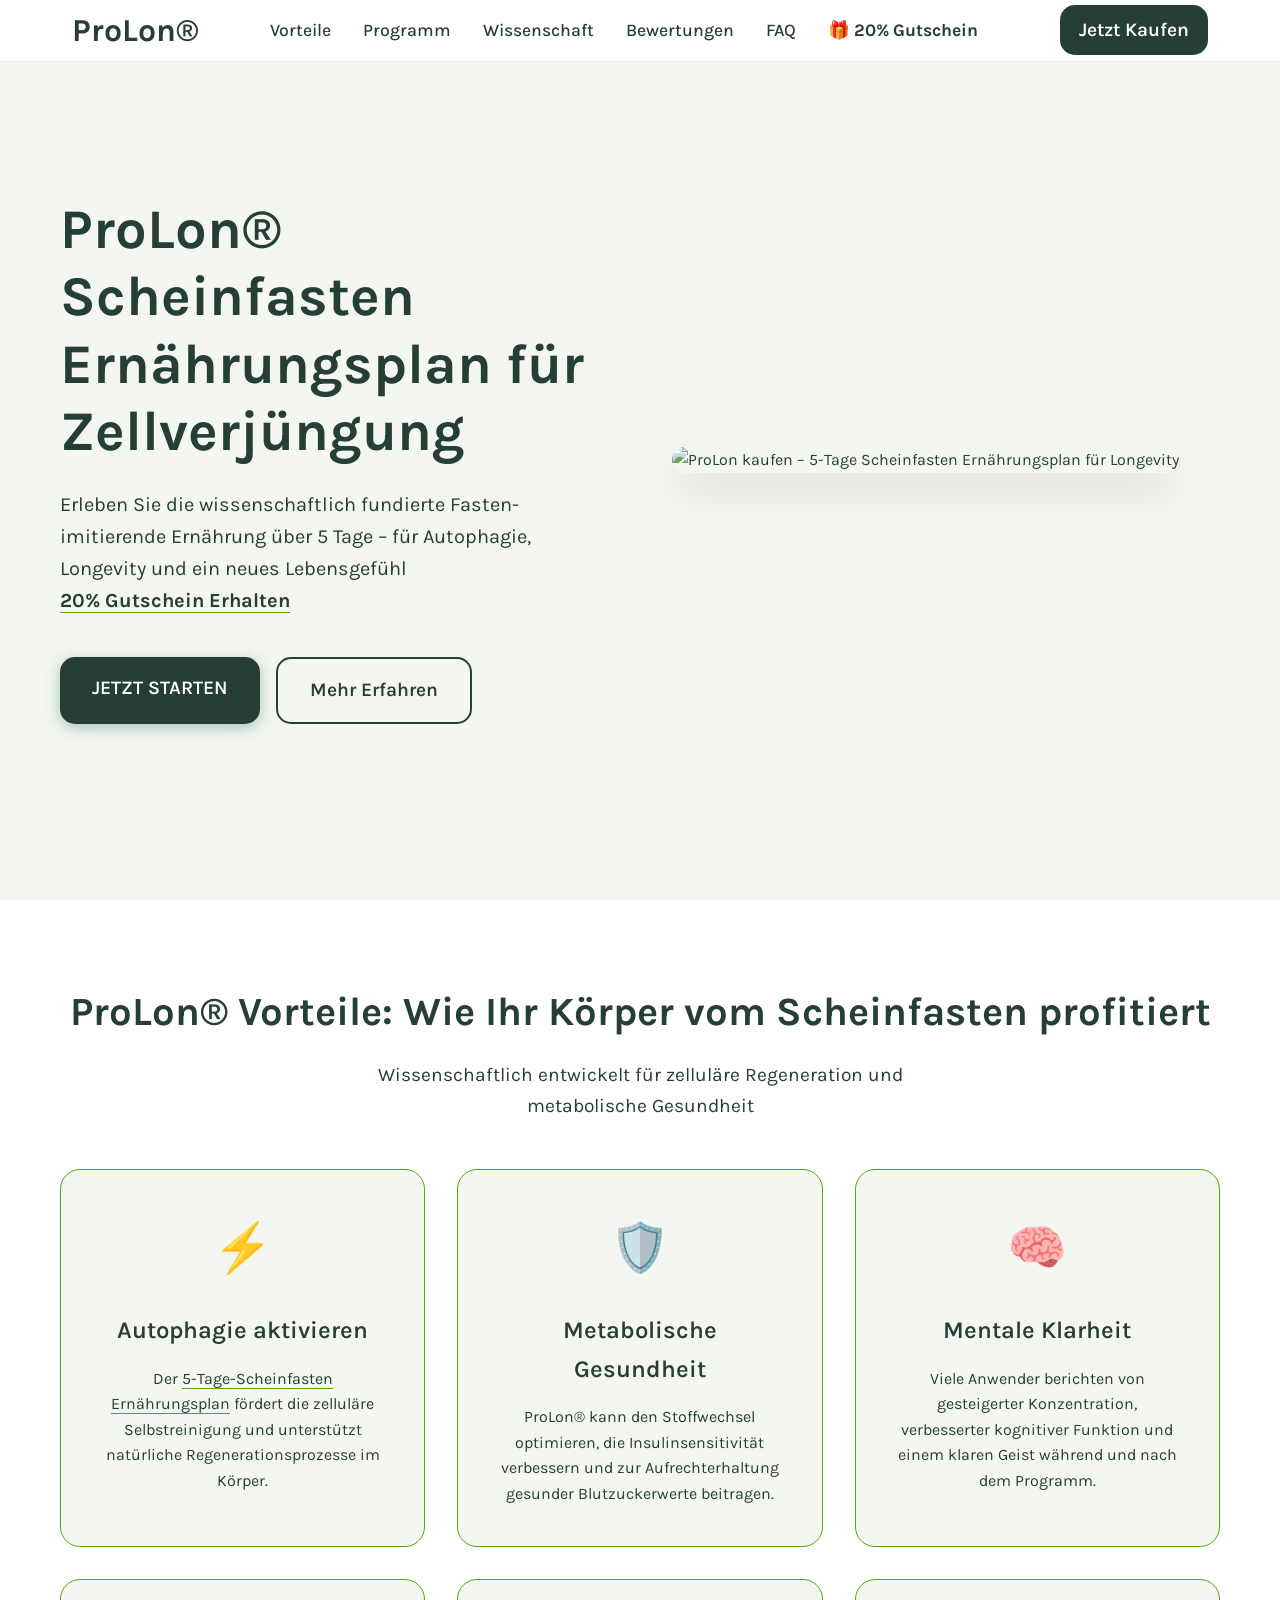
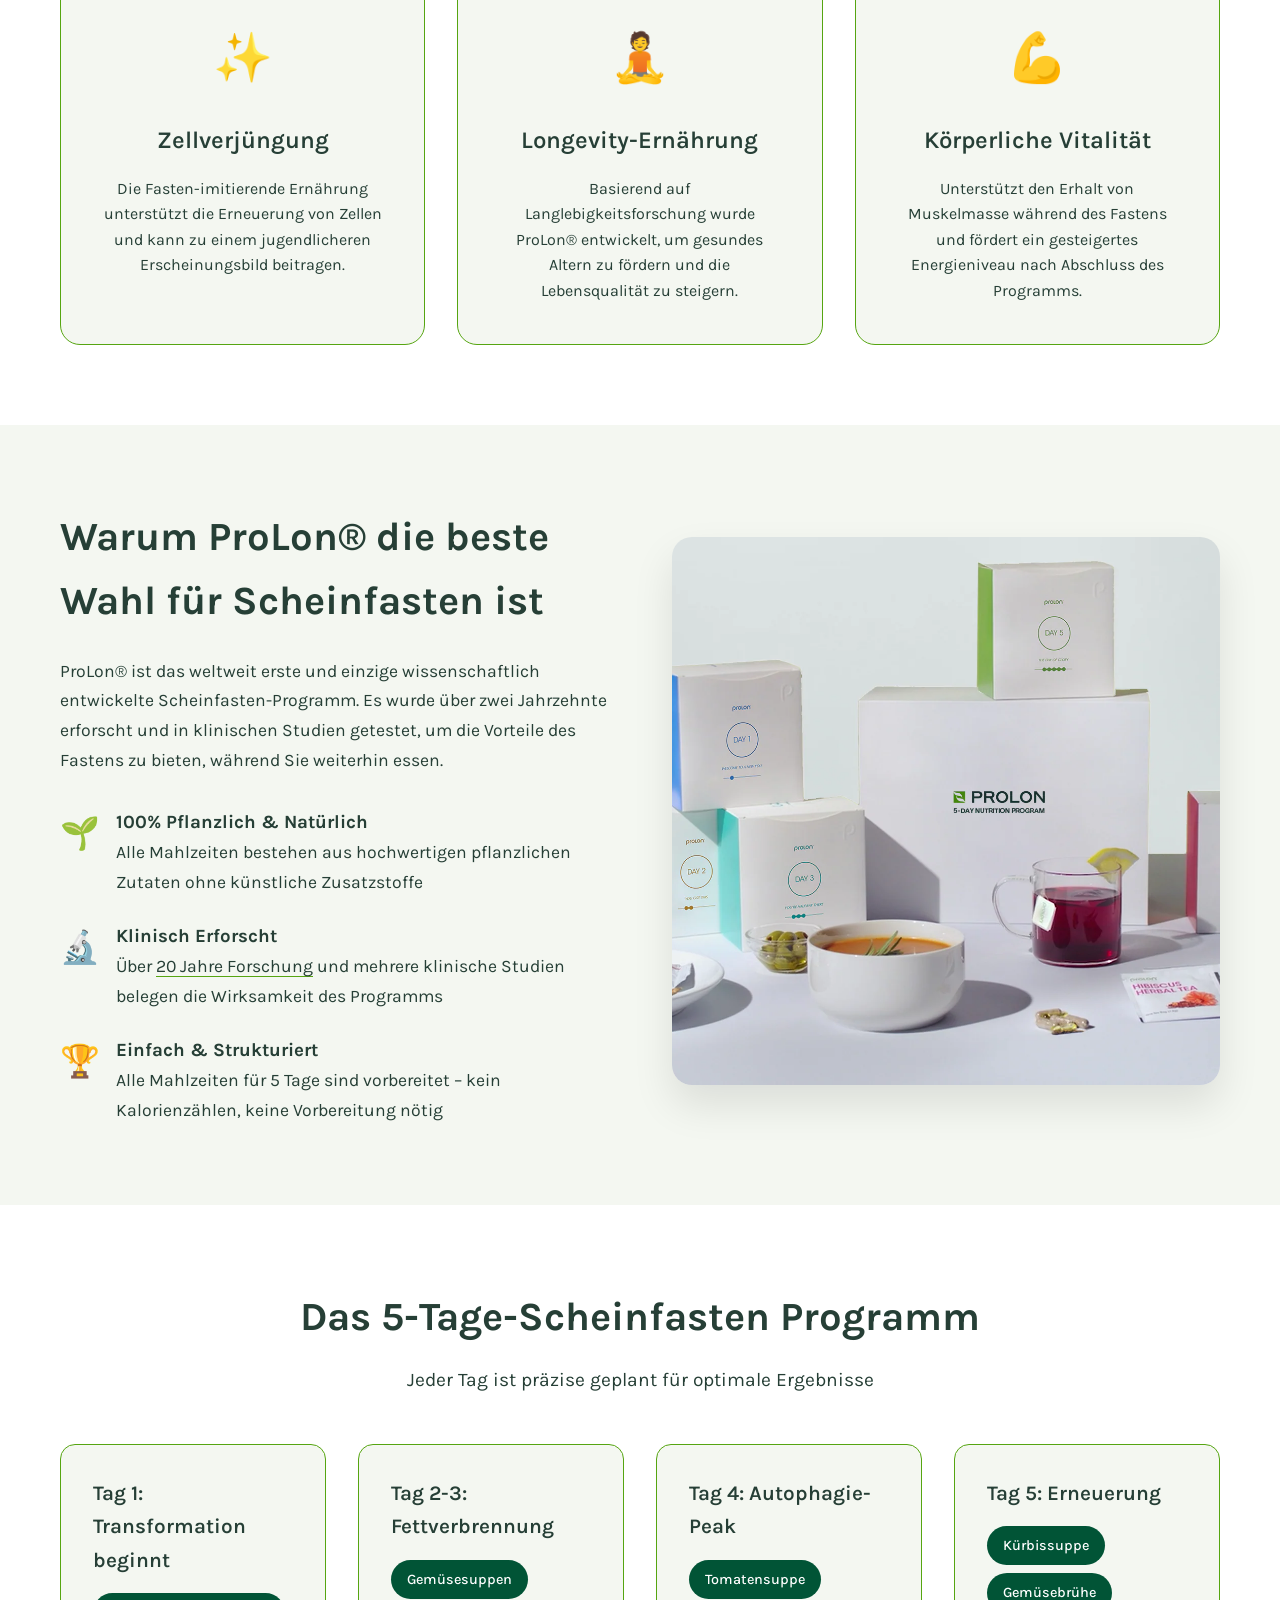
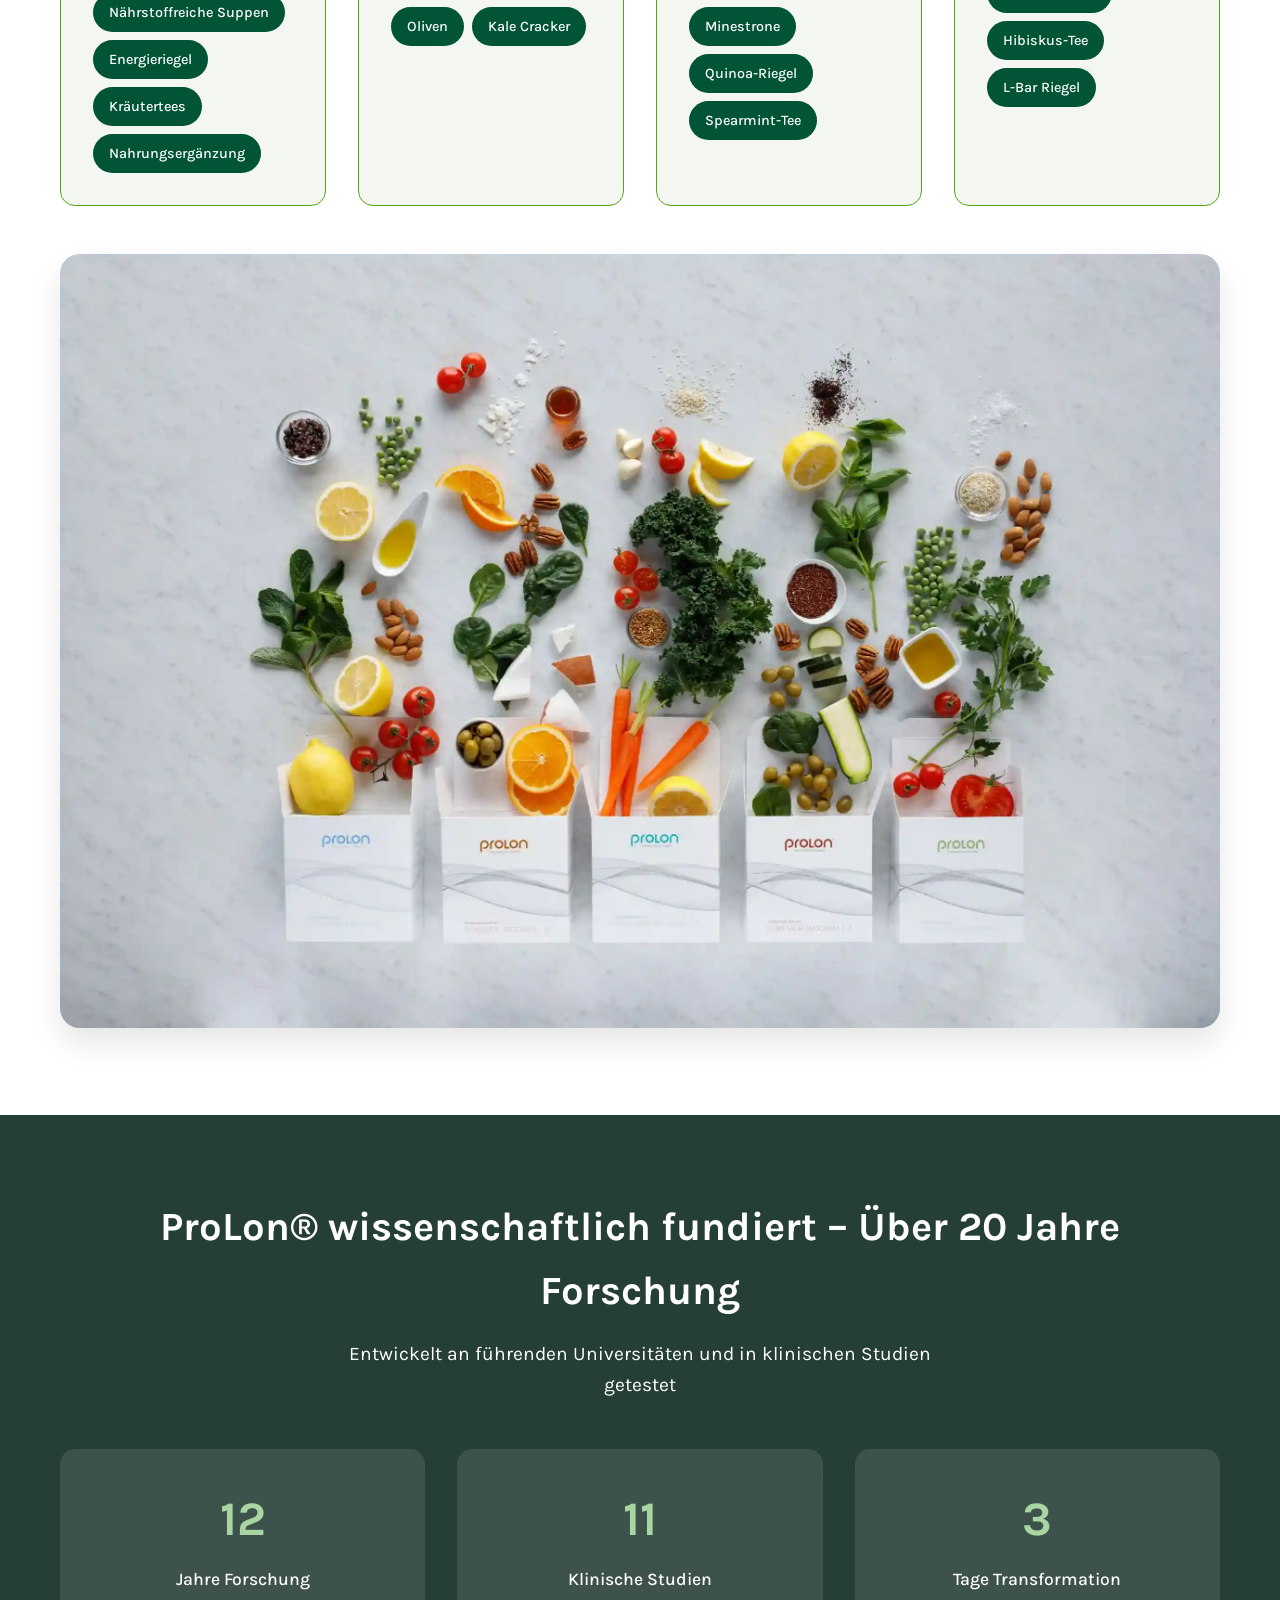
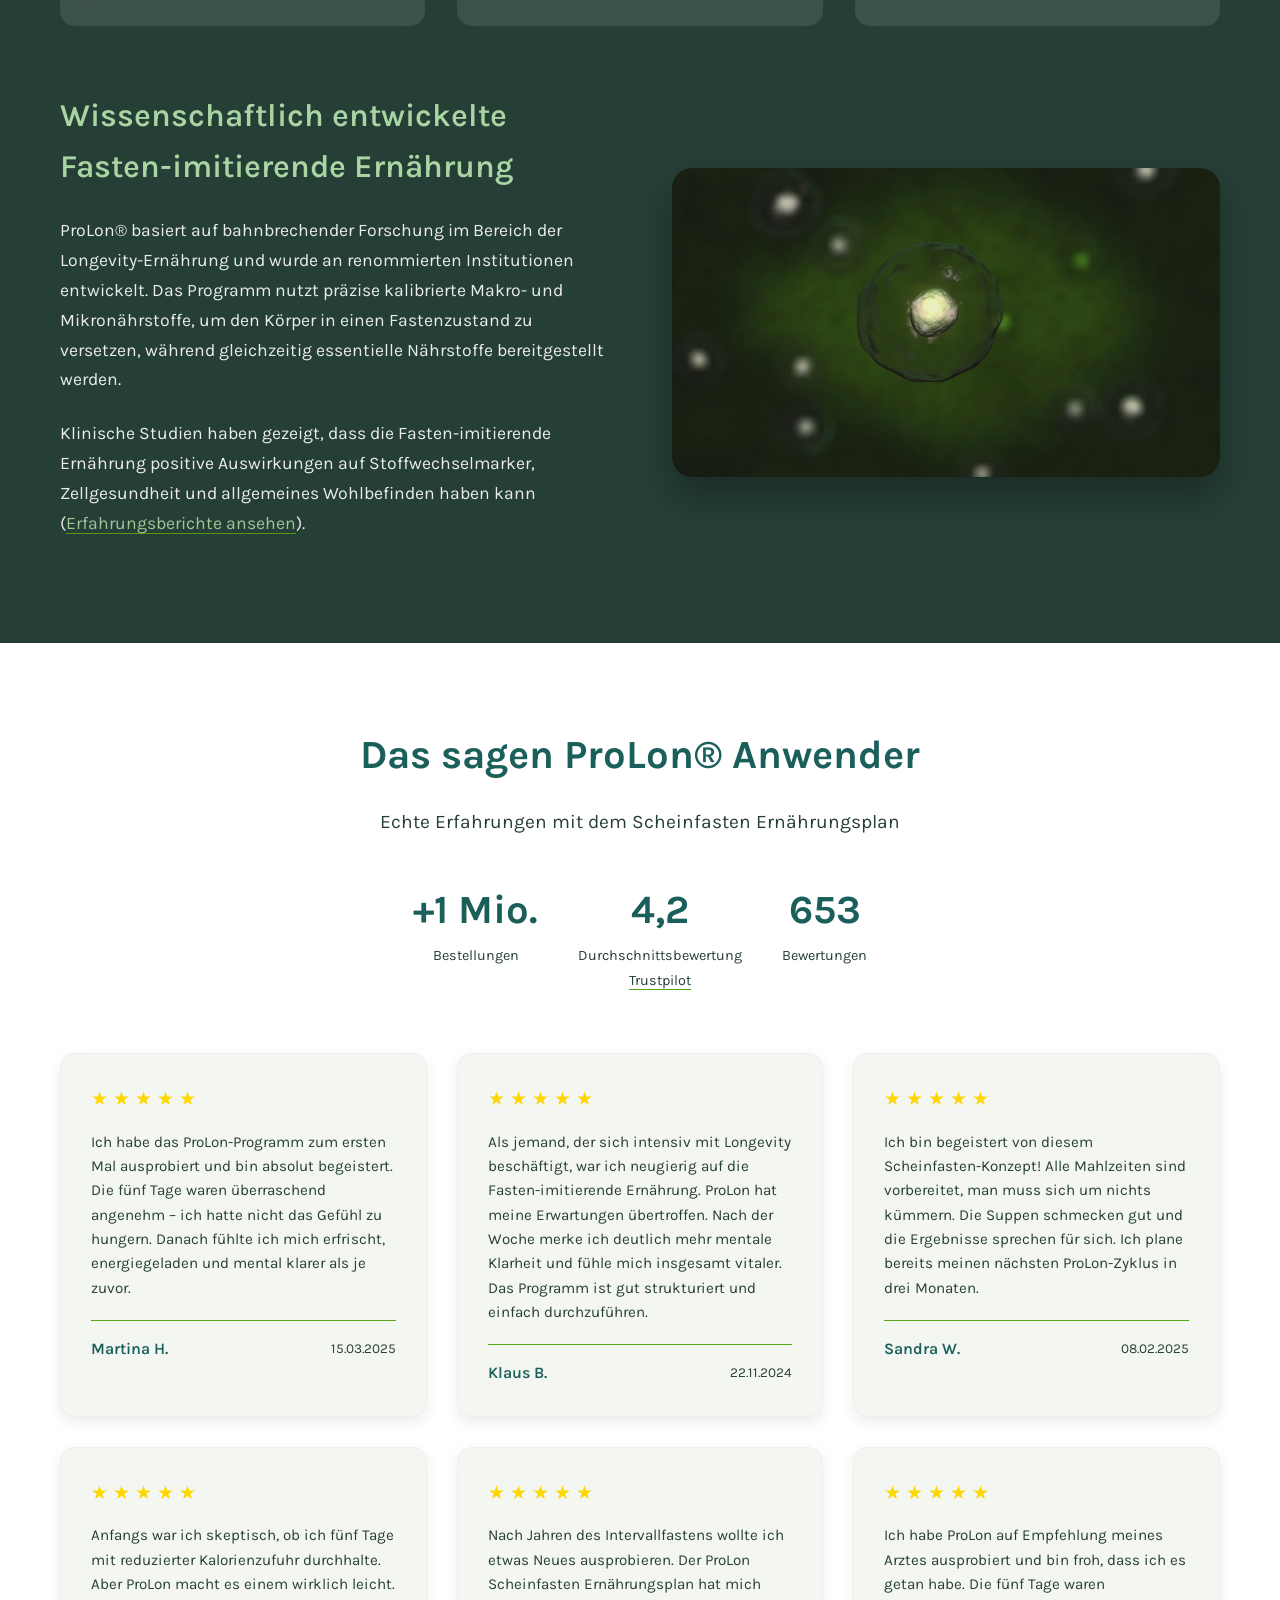
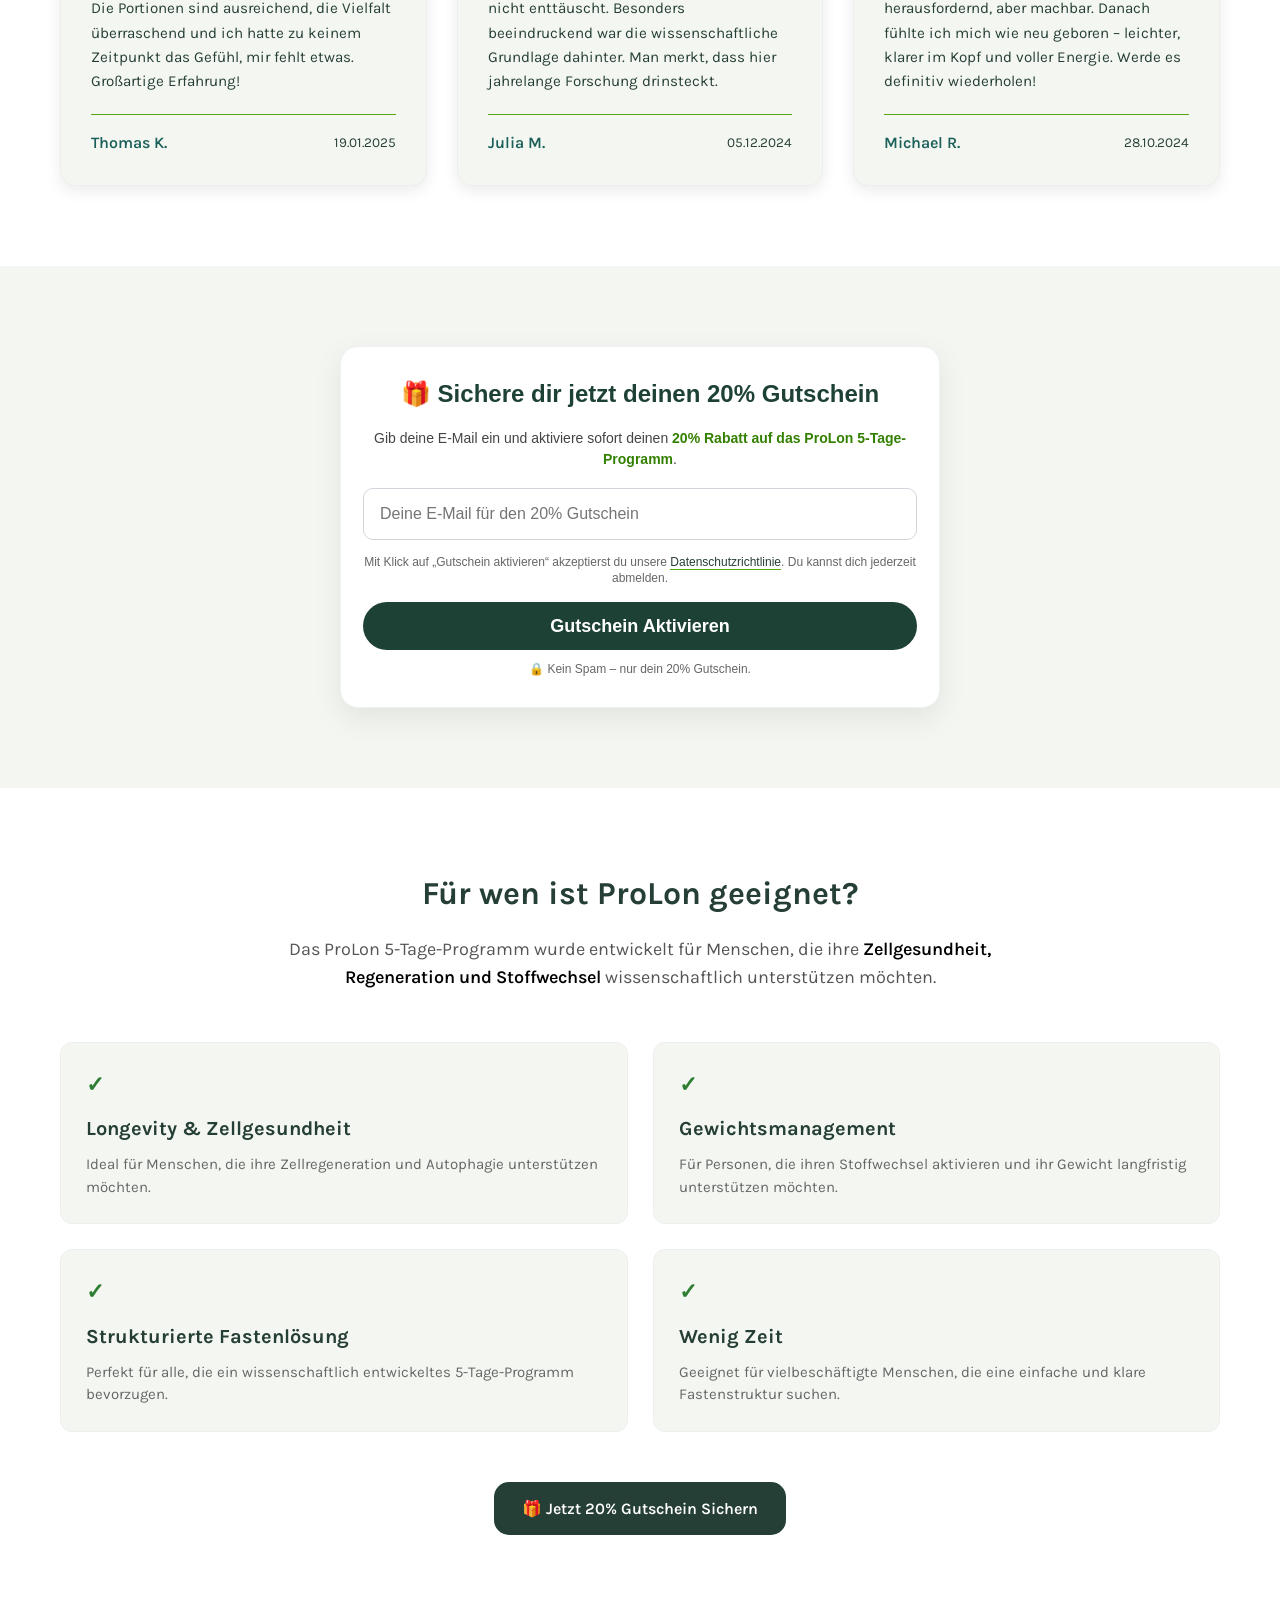
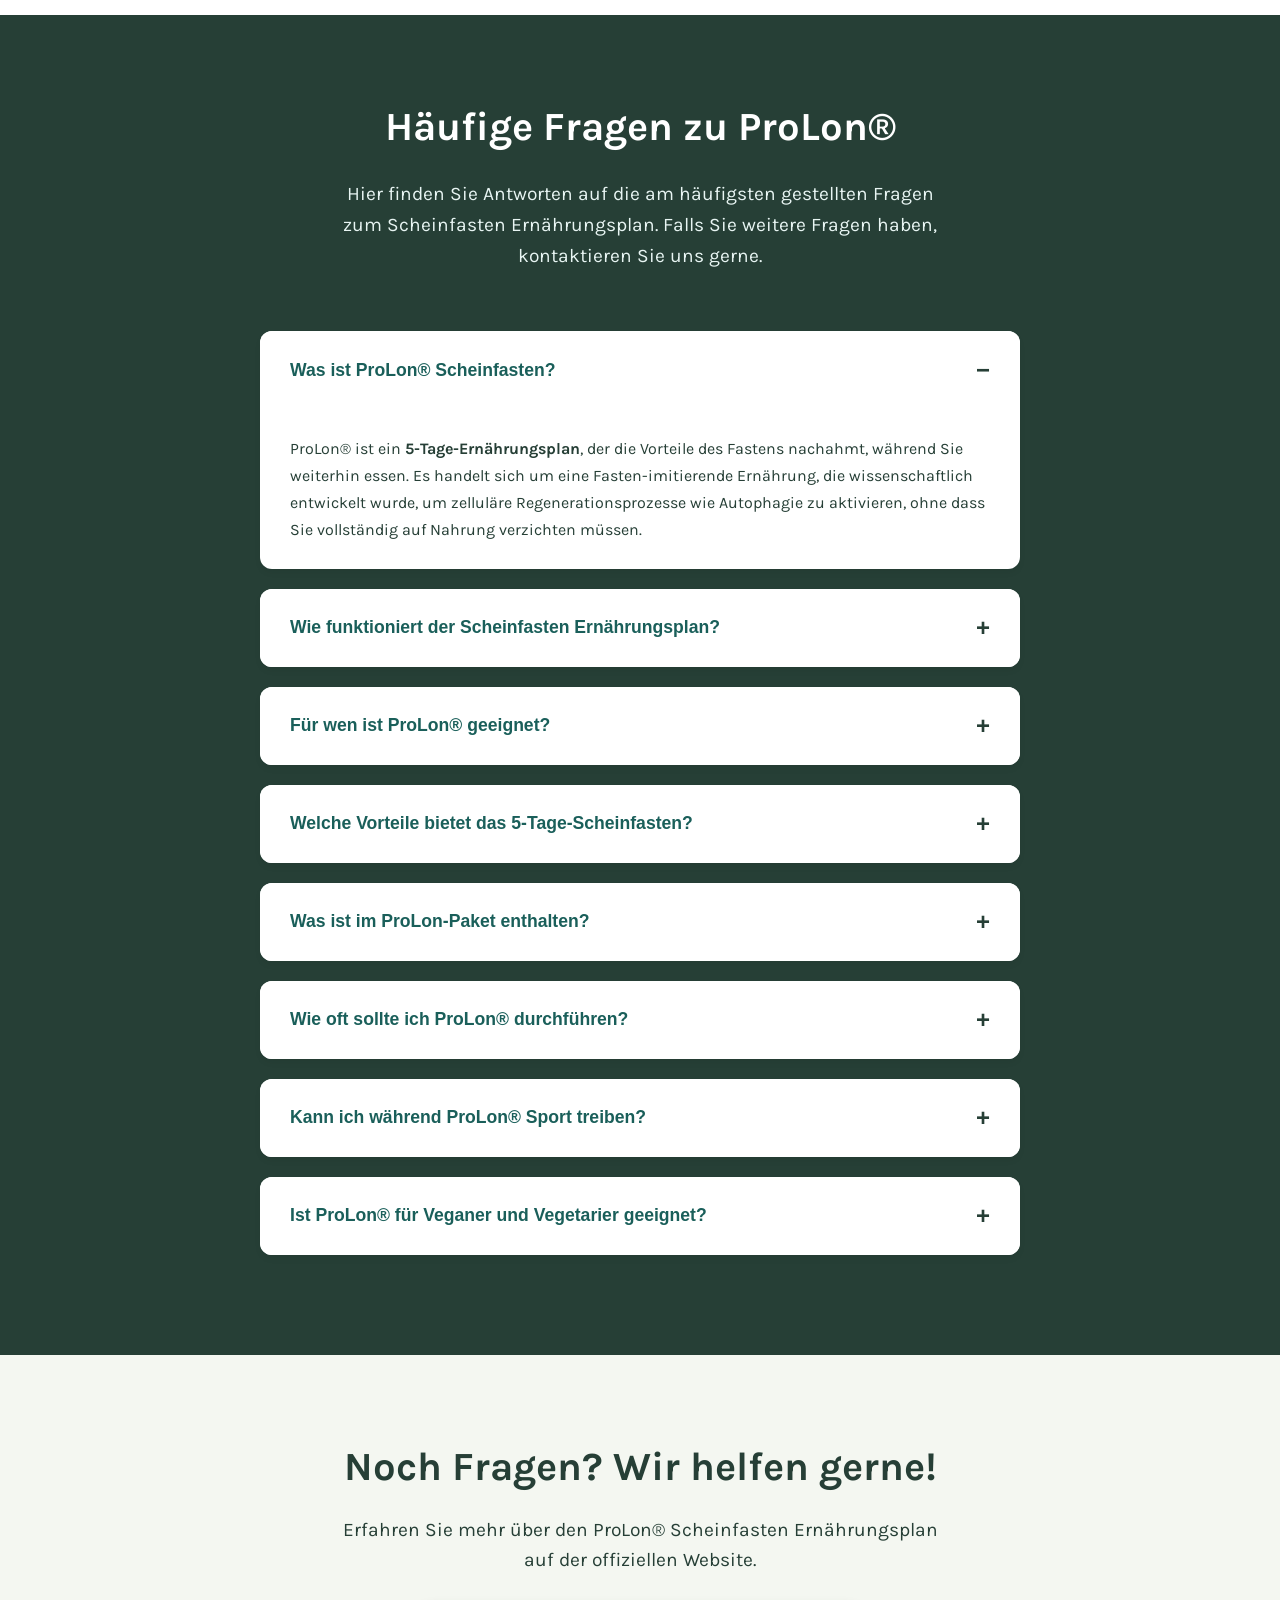
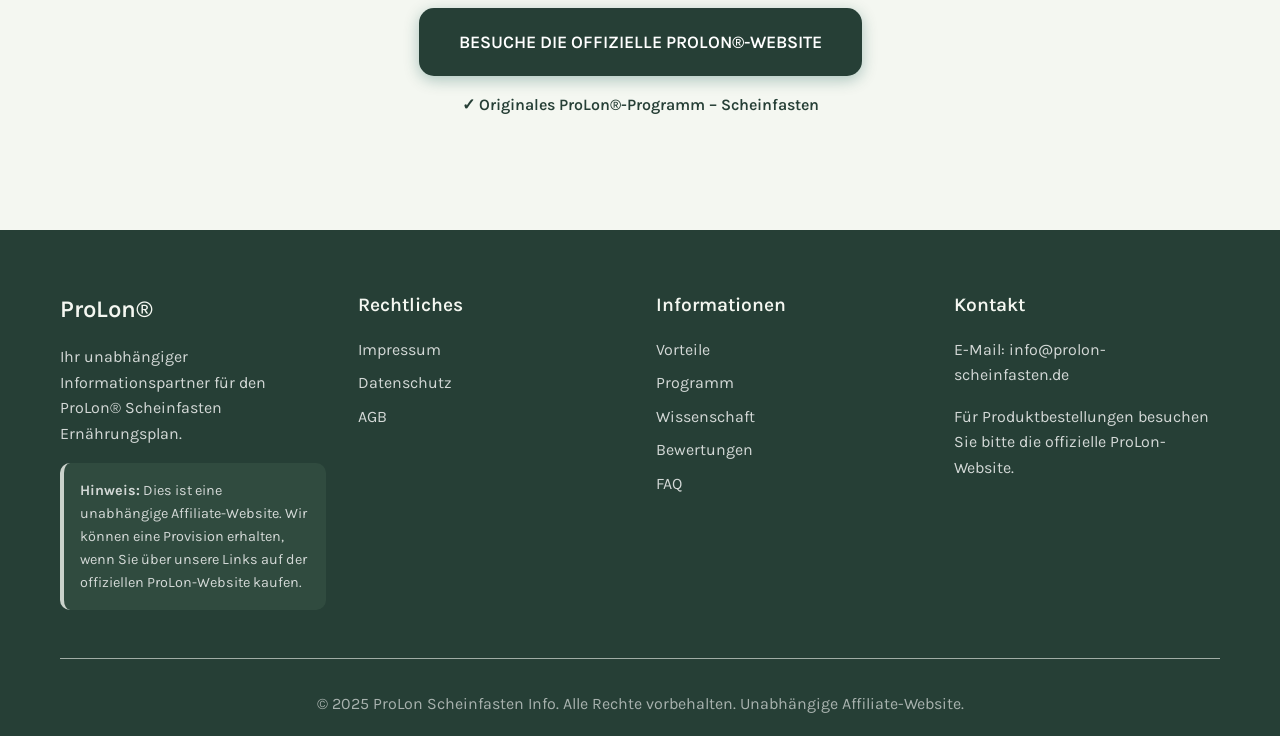
==== commit fd7e540a: "Add files via upload" ====
--- a/index.html
+++ b/index.html
@@ -12,8 +12,9 @@
     <link rel="icon" type="image/png" sizes="192x192" href="/favicon-300x300.png" />
 	<link rel="apple-touch-icon" href="/favicon-300x300.png" />
 	<meta name="msapplication-TileImage" content="/favicon-300x300.png" />
-    <link rel="alternate" hreflang="de" href="https://prolon-scheinfasten.de/" />
-    <link rel="alternate" hreflang="x-default" href="https://prolon-scheinfasten.de/" />
+    <link rel="alternate" hreflang="de-DE" href="https://prolon-scheinfasten.de/" />
+	<link rel="alternate" hreflang="de-AT" href="https://prolon-scheinfasten.de/" />
+	<link rel="alternate" hreflang="x-default" href="https://prolon-scheinfasten.de/" />
 
     <!-- Preconnect to essential third-party domains -->
     <link rel="preconnect" href="https://www.googletagmanager.com" crossorigin />
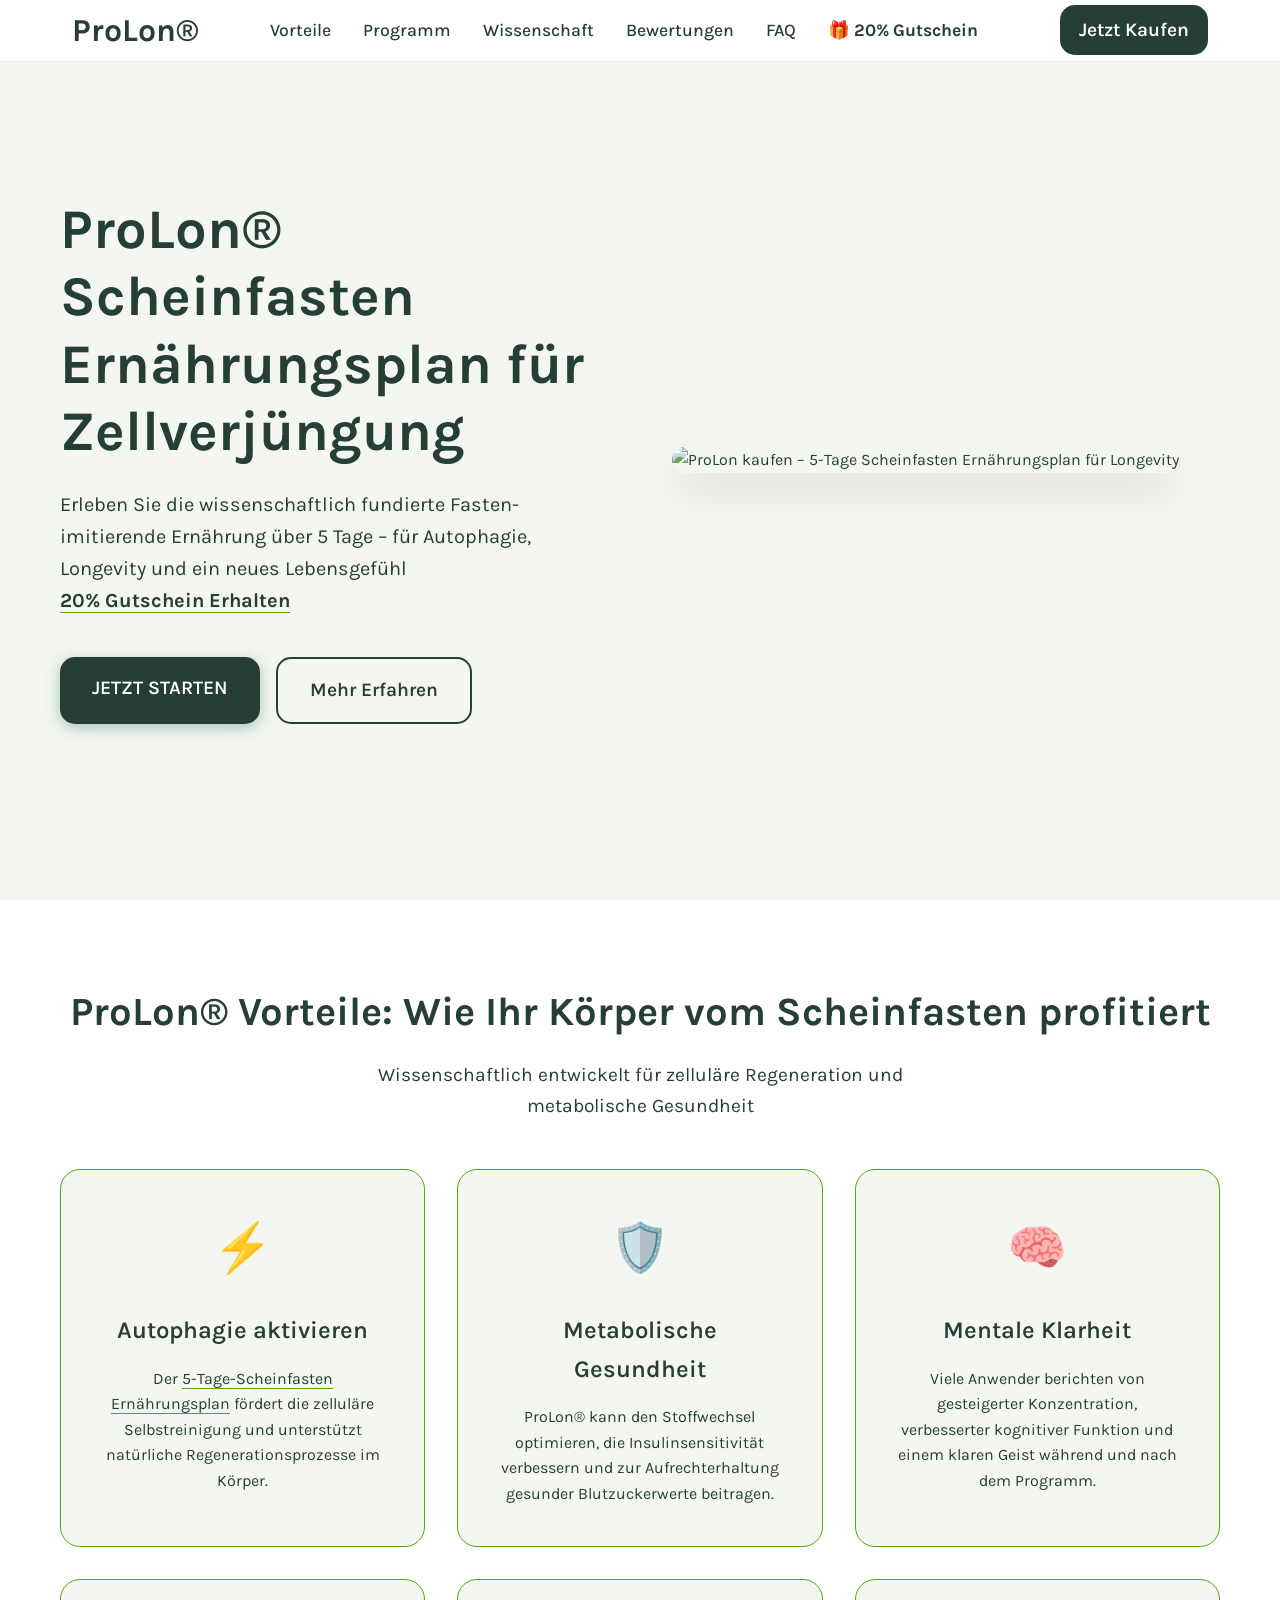
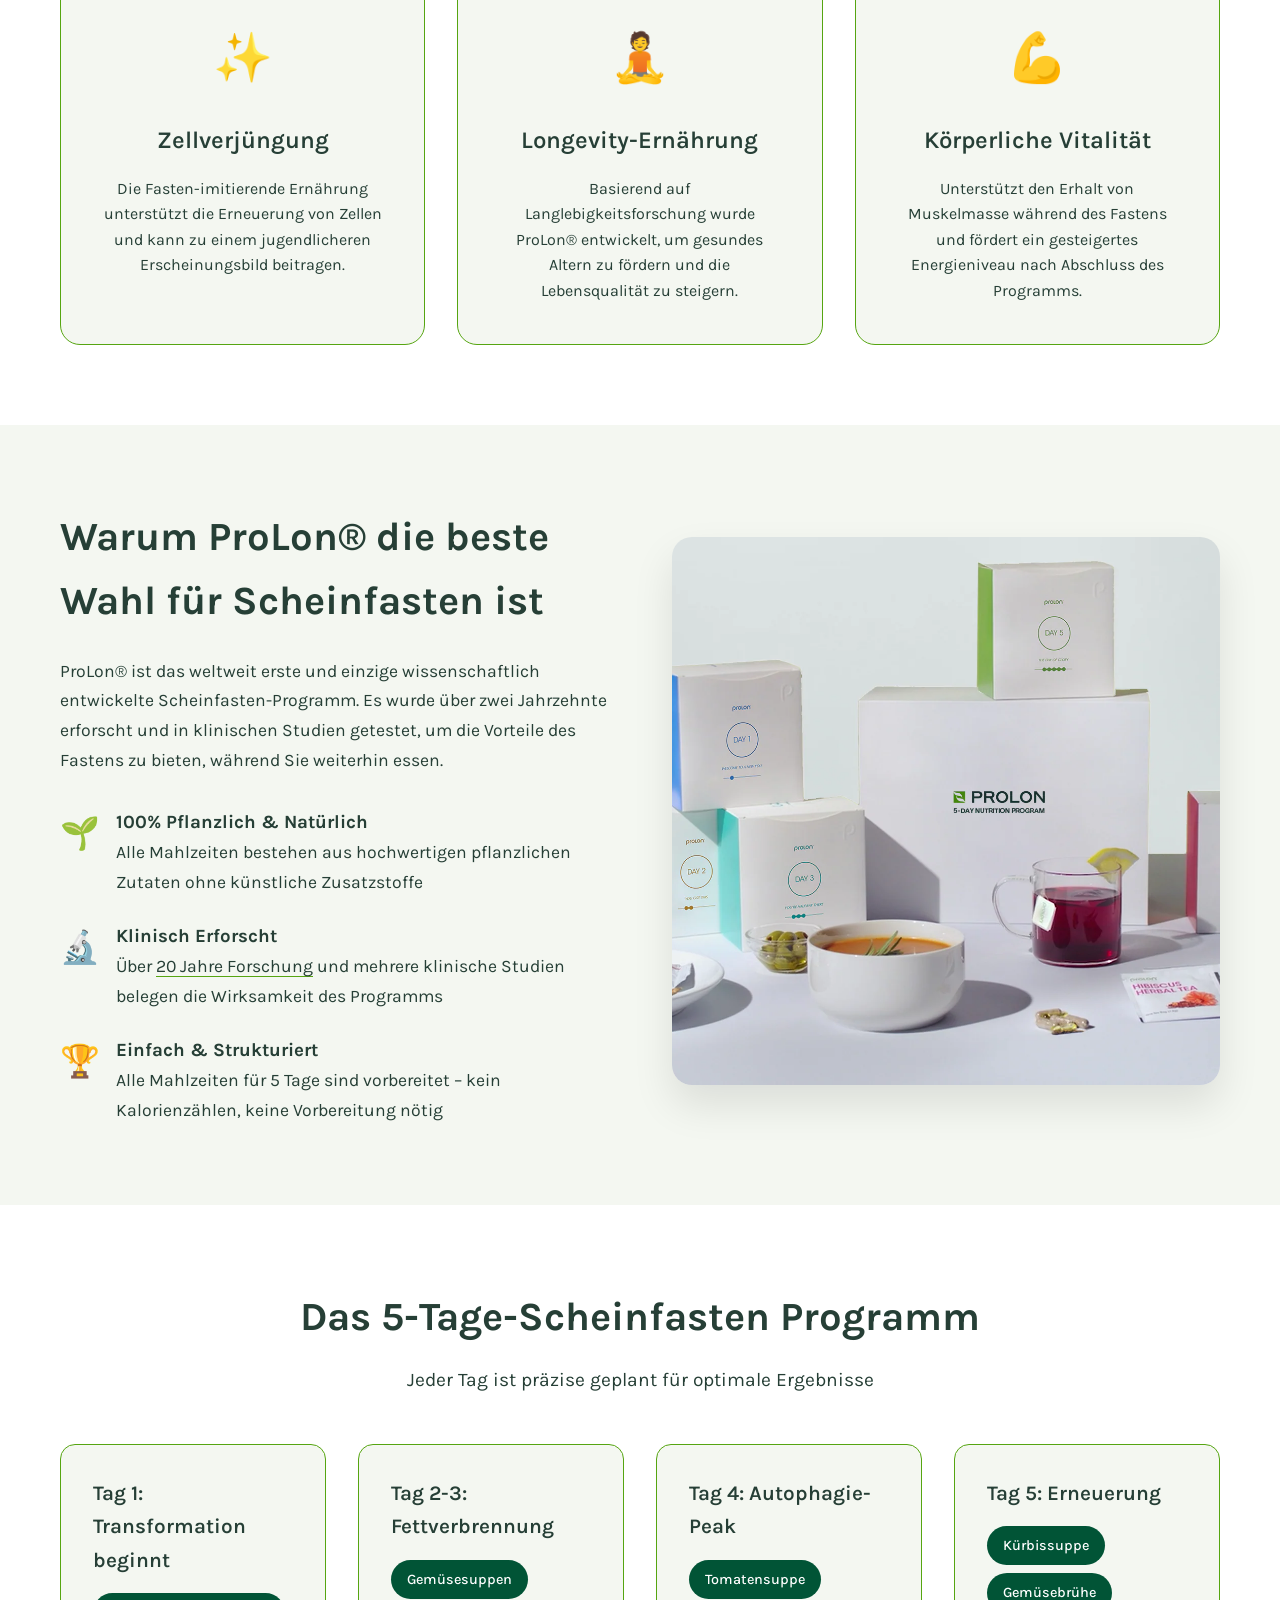
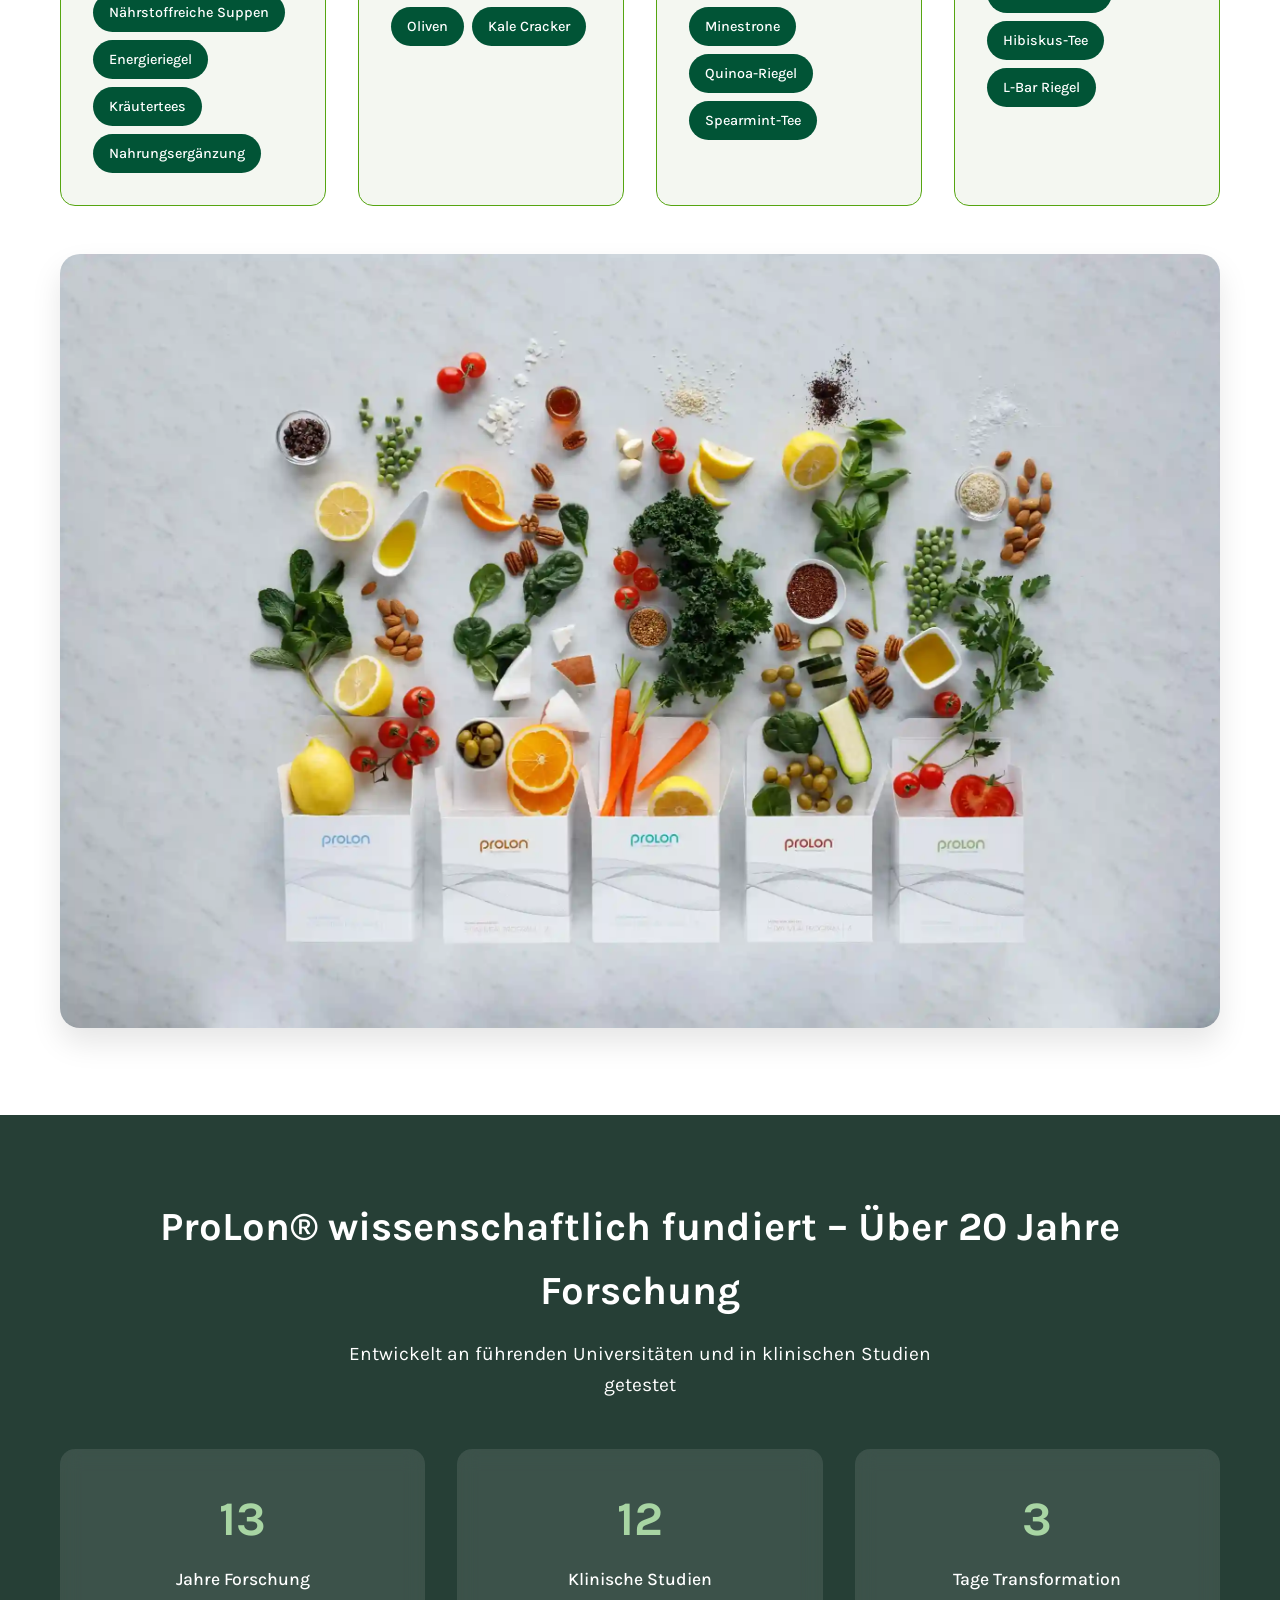
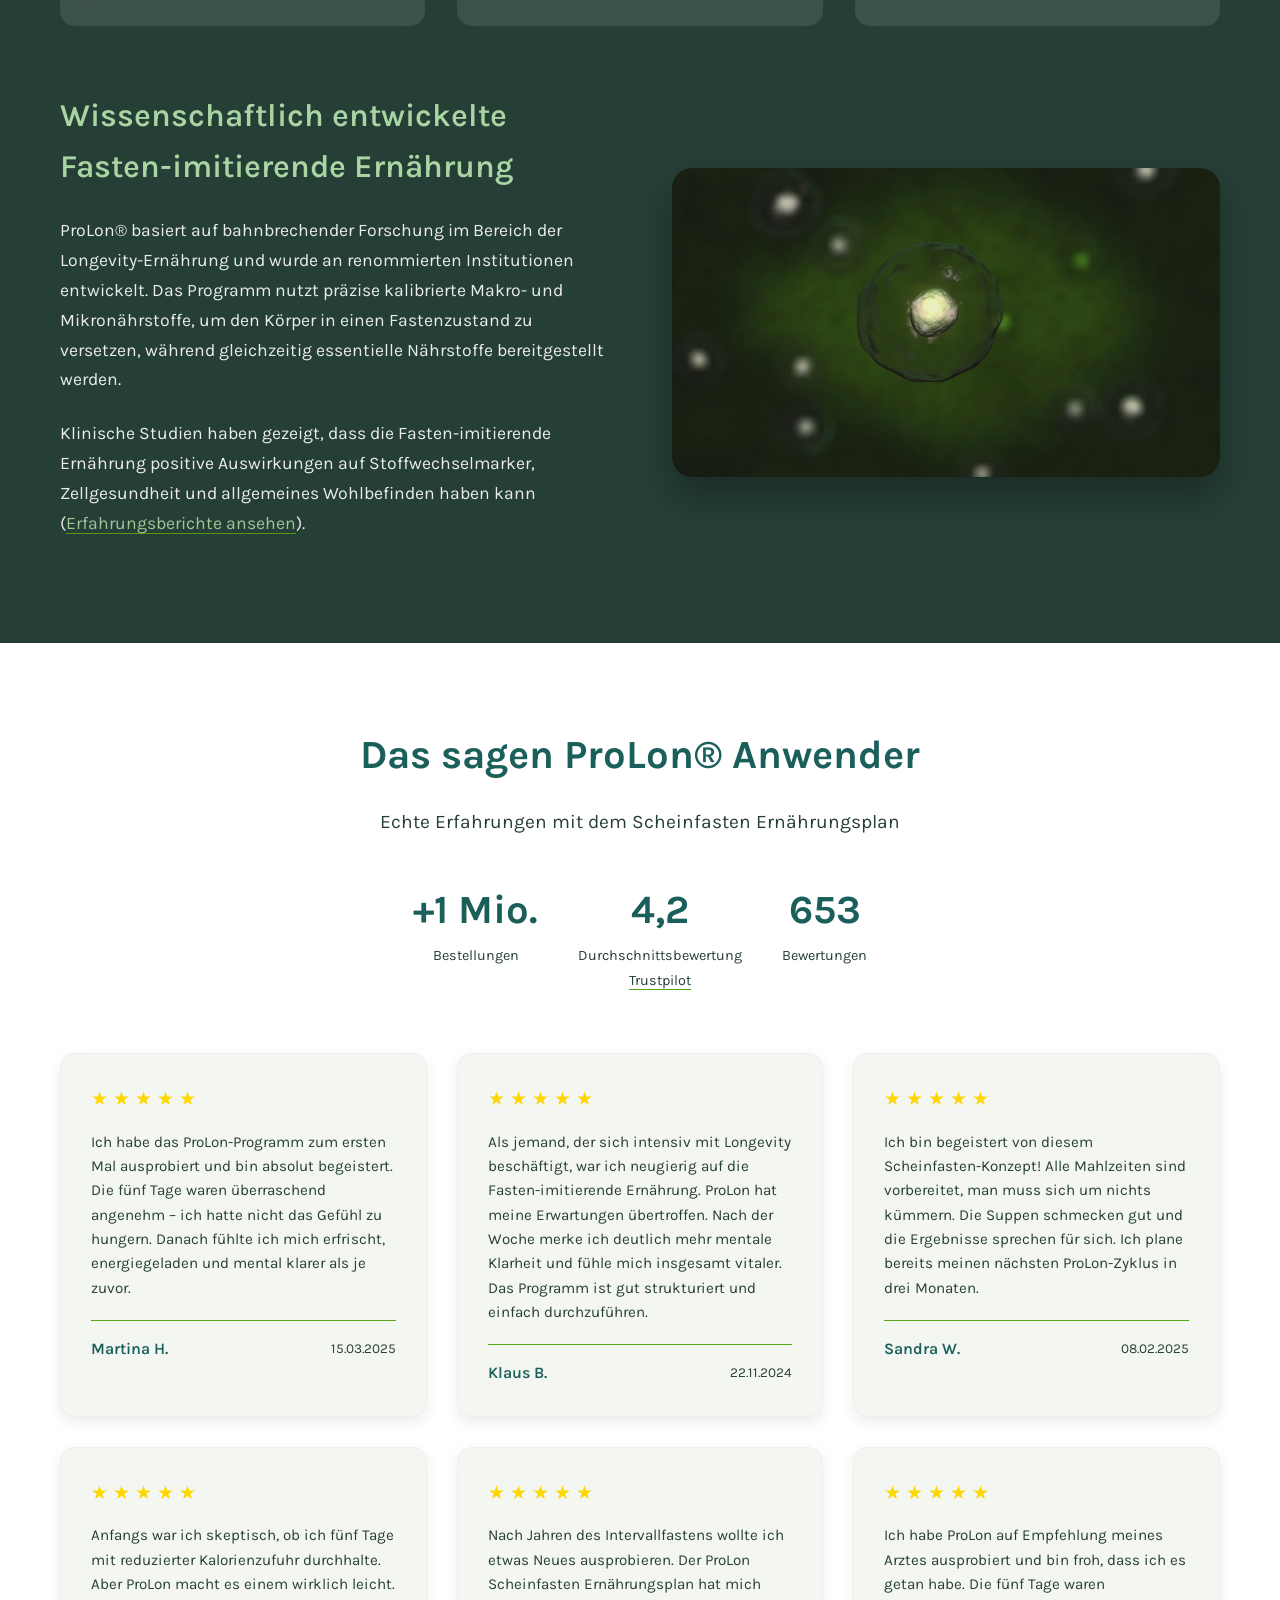
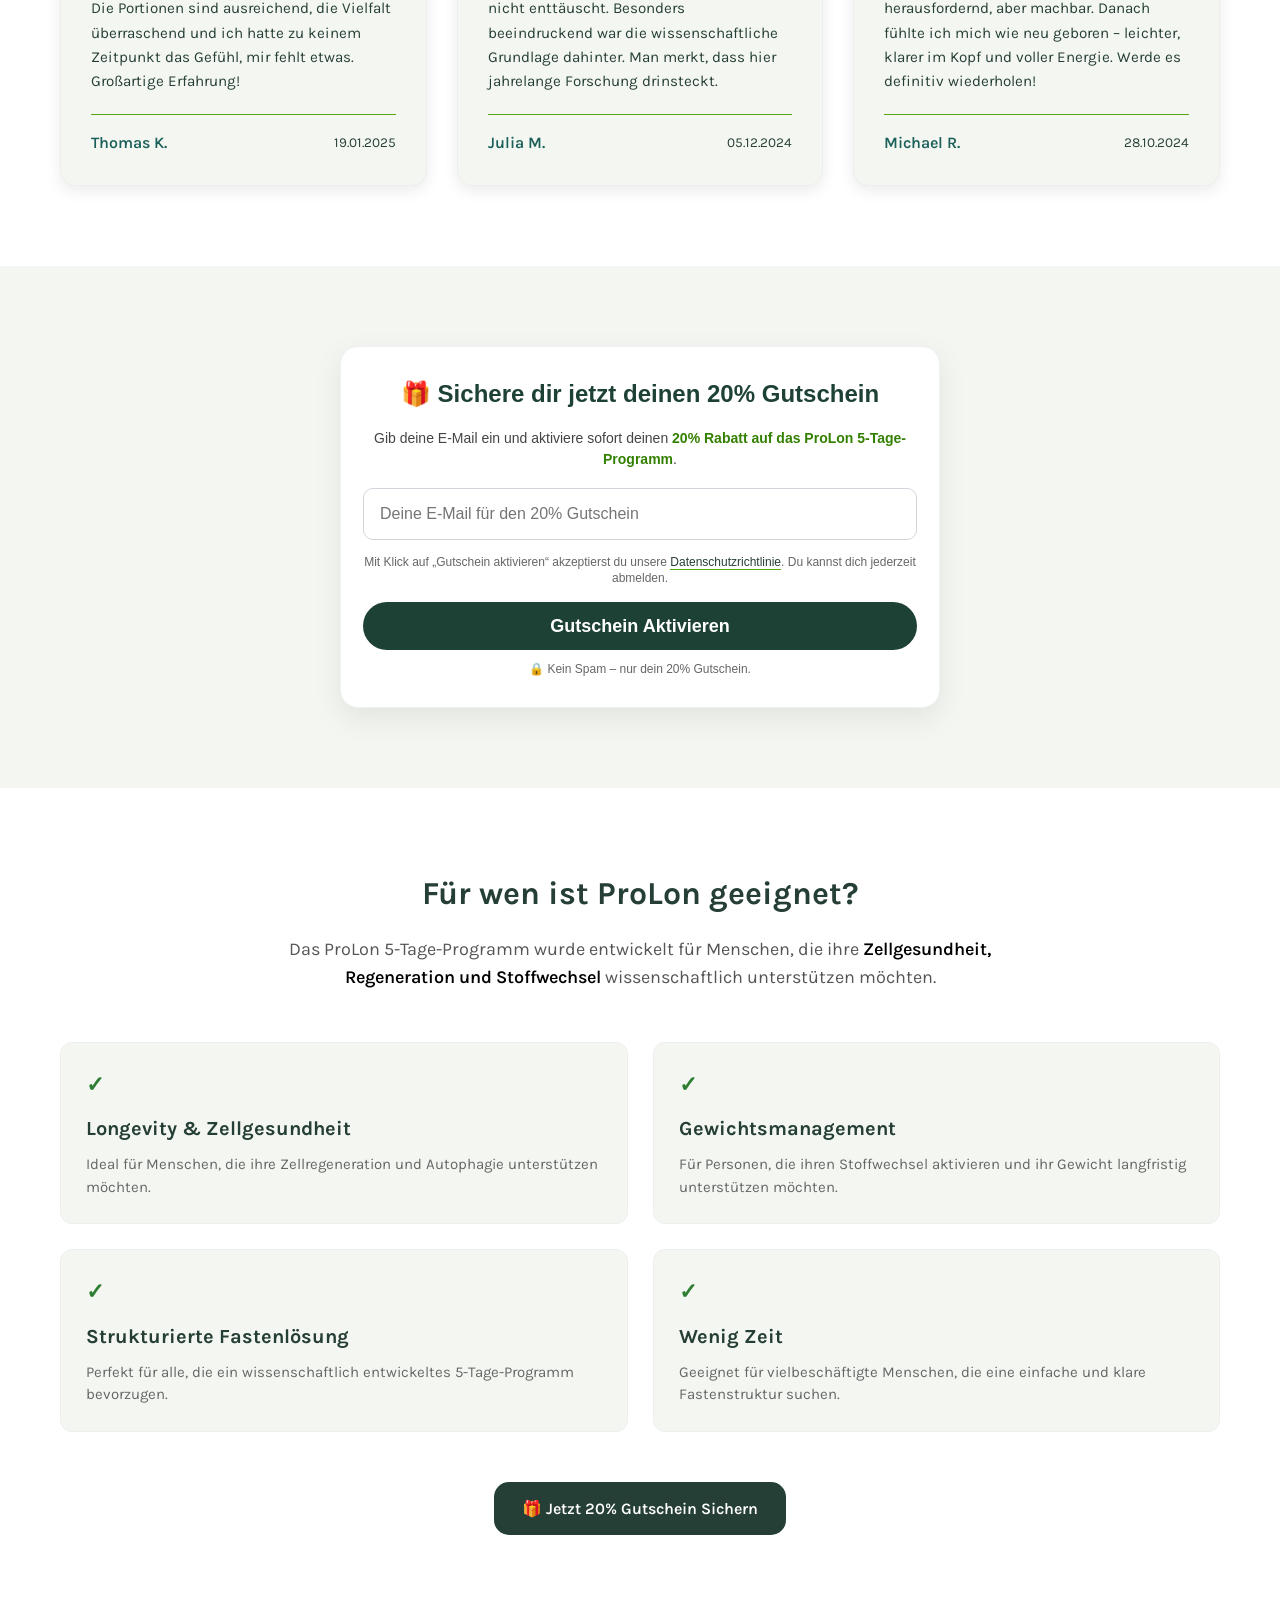
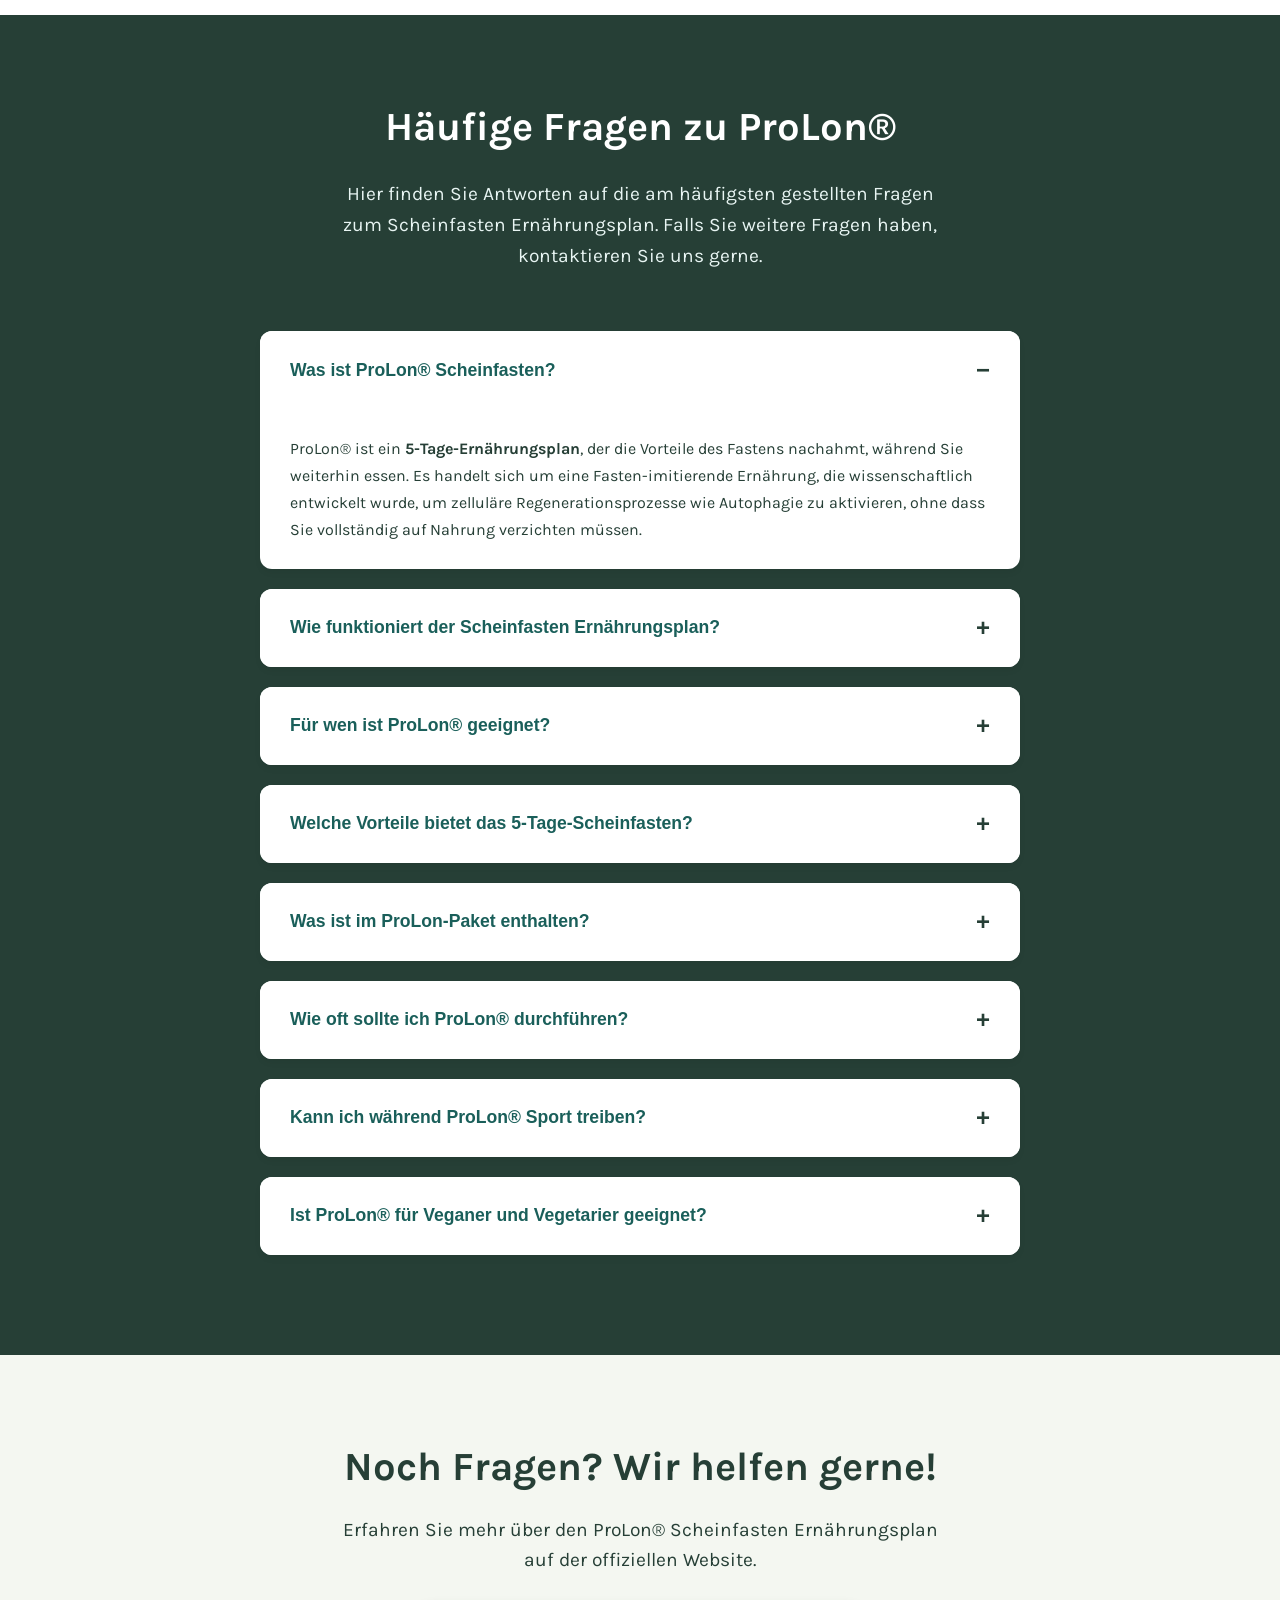
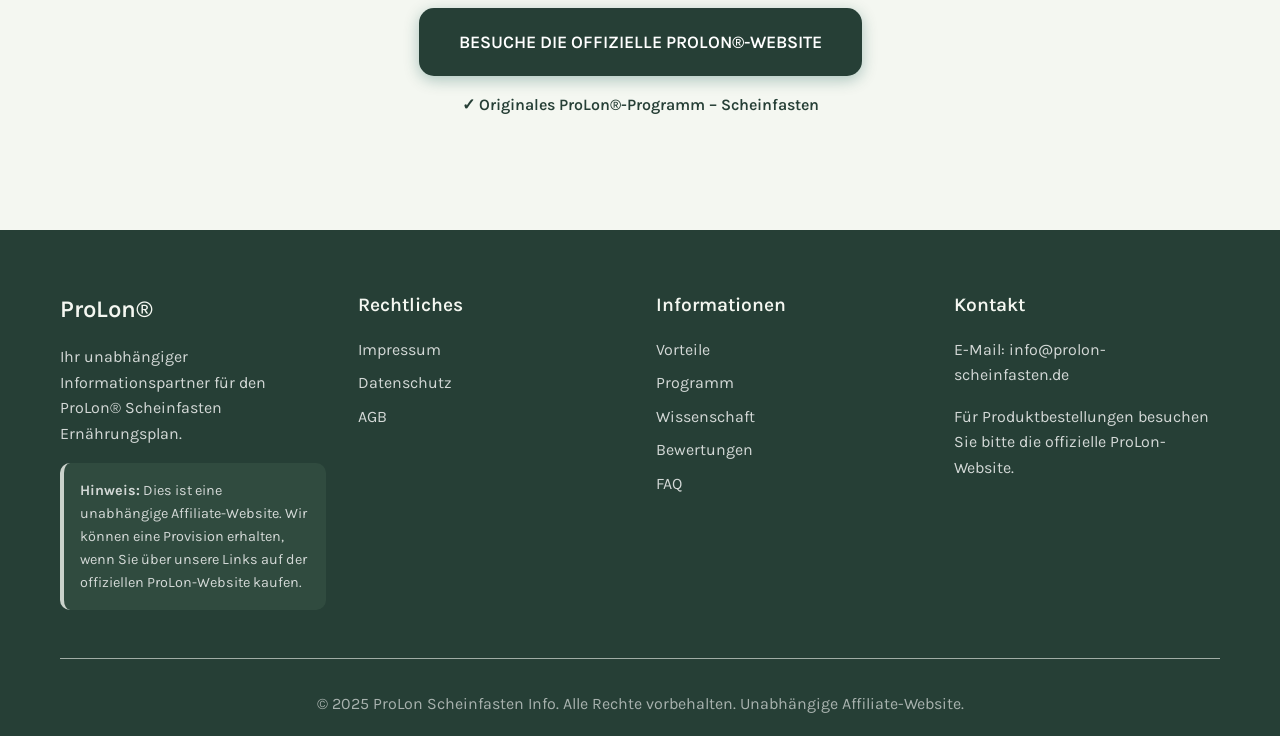
==== commit 0855e491: "Add files via upload" ====
--- a/index.html
+++ b/index.html
@@ -3,8 +3,8 @@
 <head>
     <meta charset="UTF-8" />
     <meta name="viewport" content="width=device-width, initial-scale=1.0" />
-    <title>ProLon Scheinfasten: Wissenschaftlicher Plan – 20% Rabatt</title>
-	<meta name="description" content="ProLon® Scheinfasten: Wissenschaftlicher 5-Tage-Ernährungsplan für Longevity und Zellregeneration. Jetzt 20% Rabatt mit Gutschein sichern." />
+    <title>ProLon Scheinfasten – Wissenschaftlicher Plan mit 20% Rabatt</title>
+	<meta name="description" content="ProLon® Scheinfasten: 5-Tage-Plan für Zellregeneration & Langlebigkeit. Wissenschaftlich entwickelt – jetzt 20% Rabatt sichern." />
 
     <!-- Canonical, Favicon, Hreflang -->
     <link rel="canonical" href="https://prolon-scheinfasten.de/" />
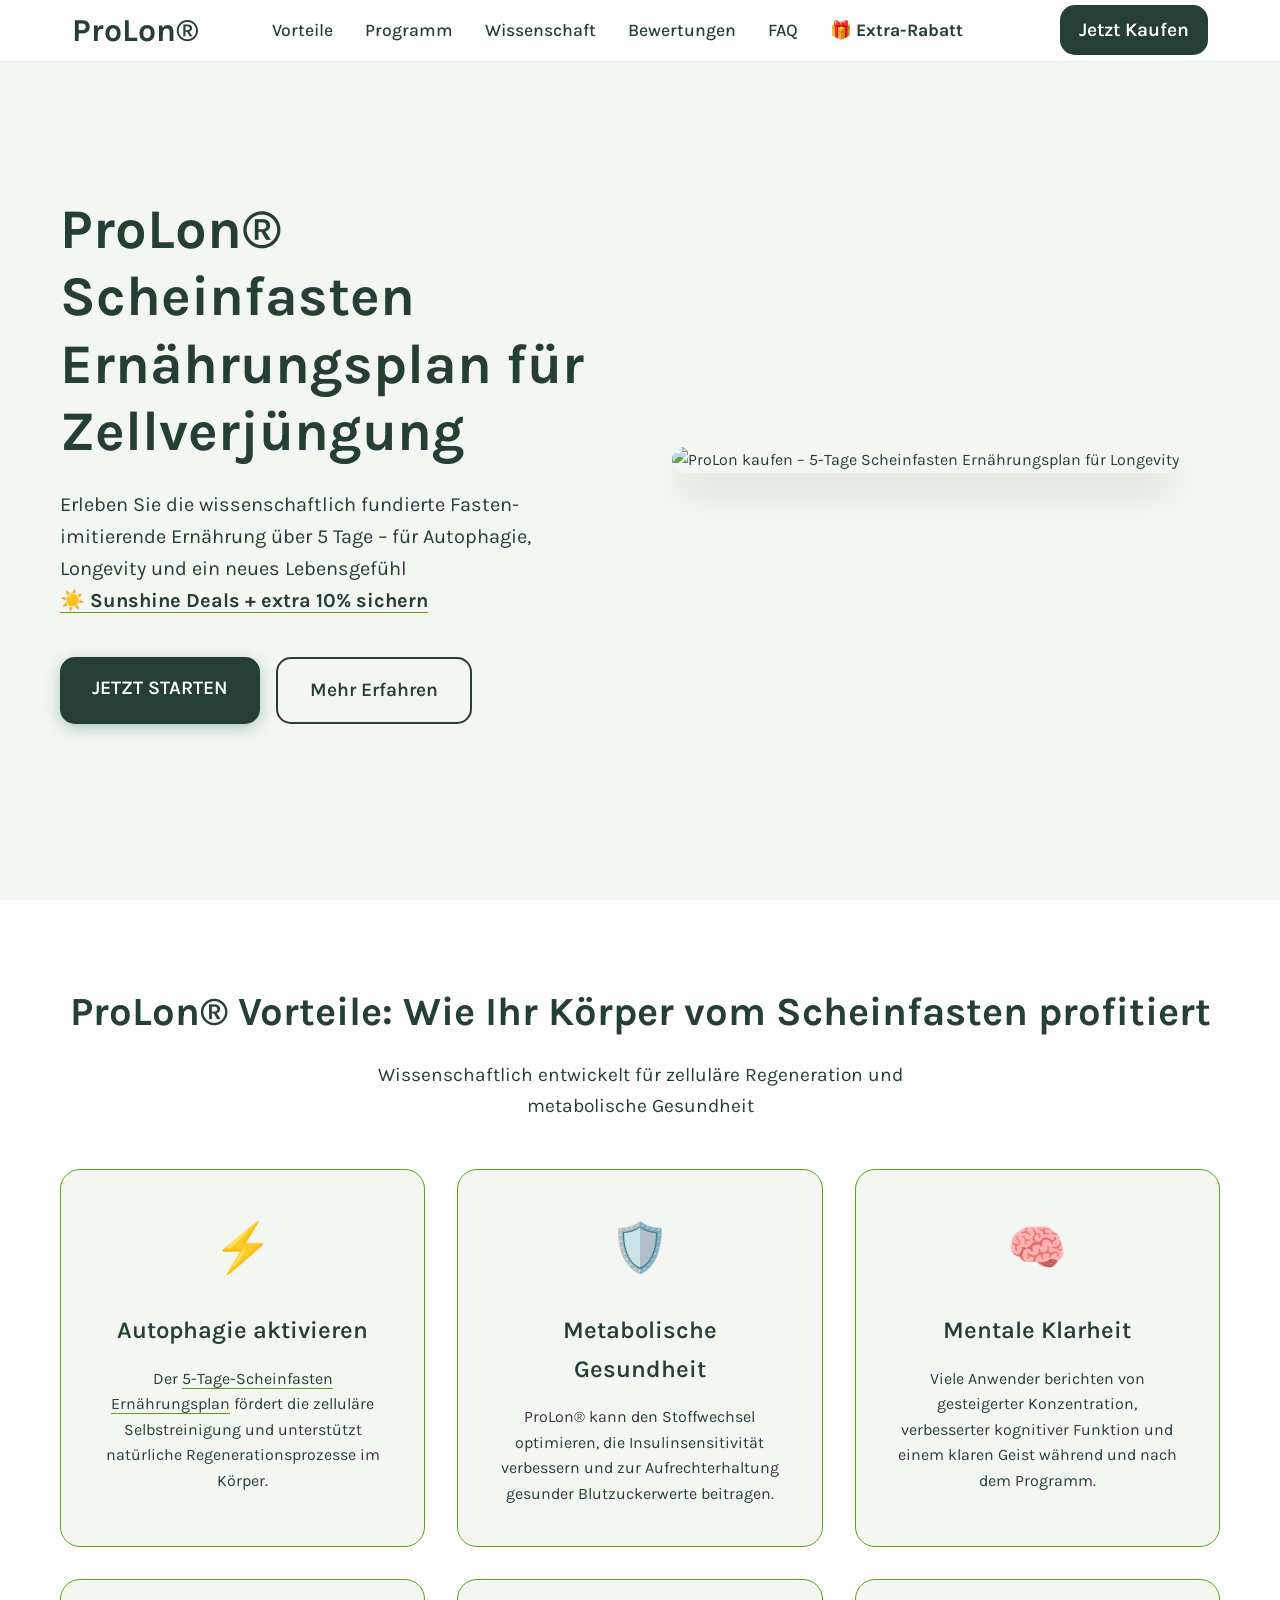
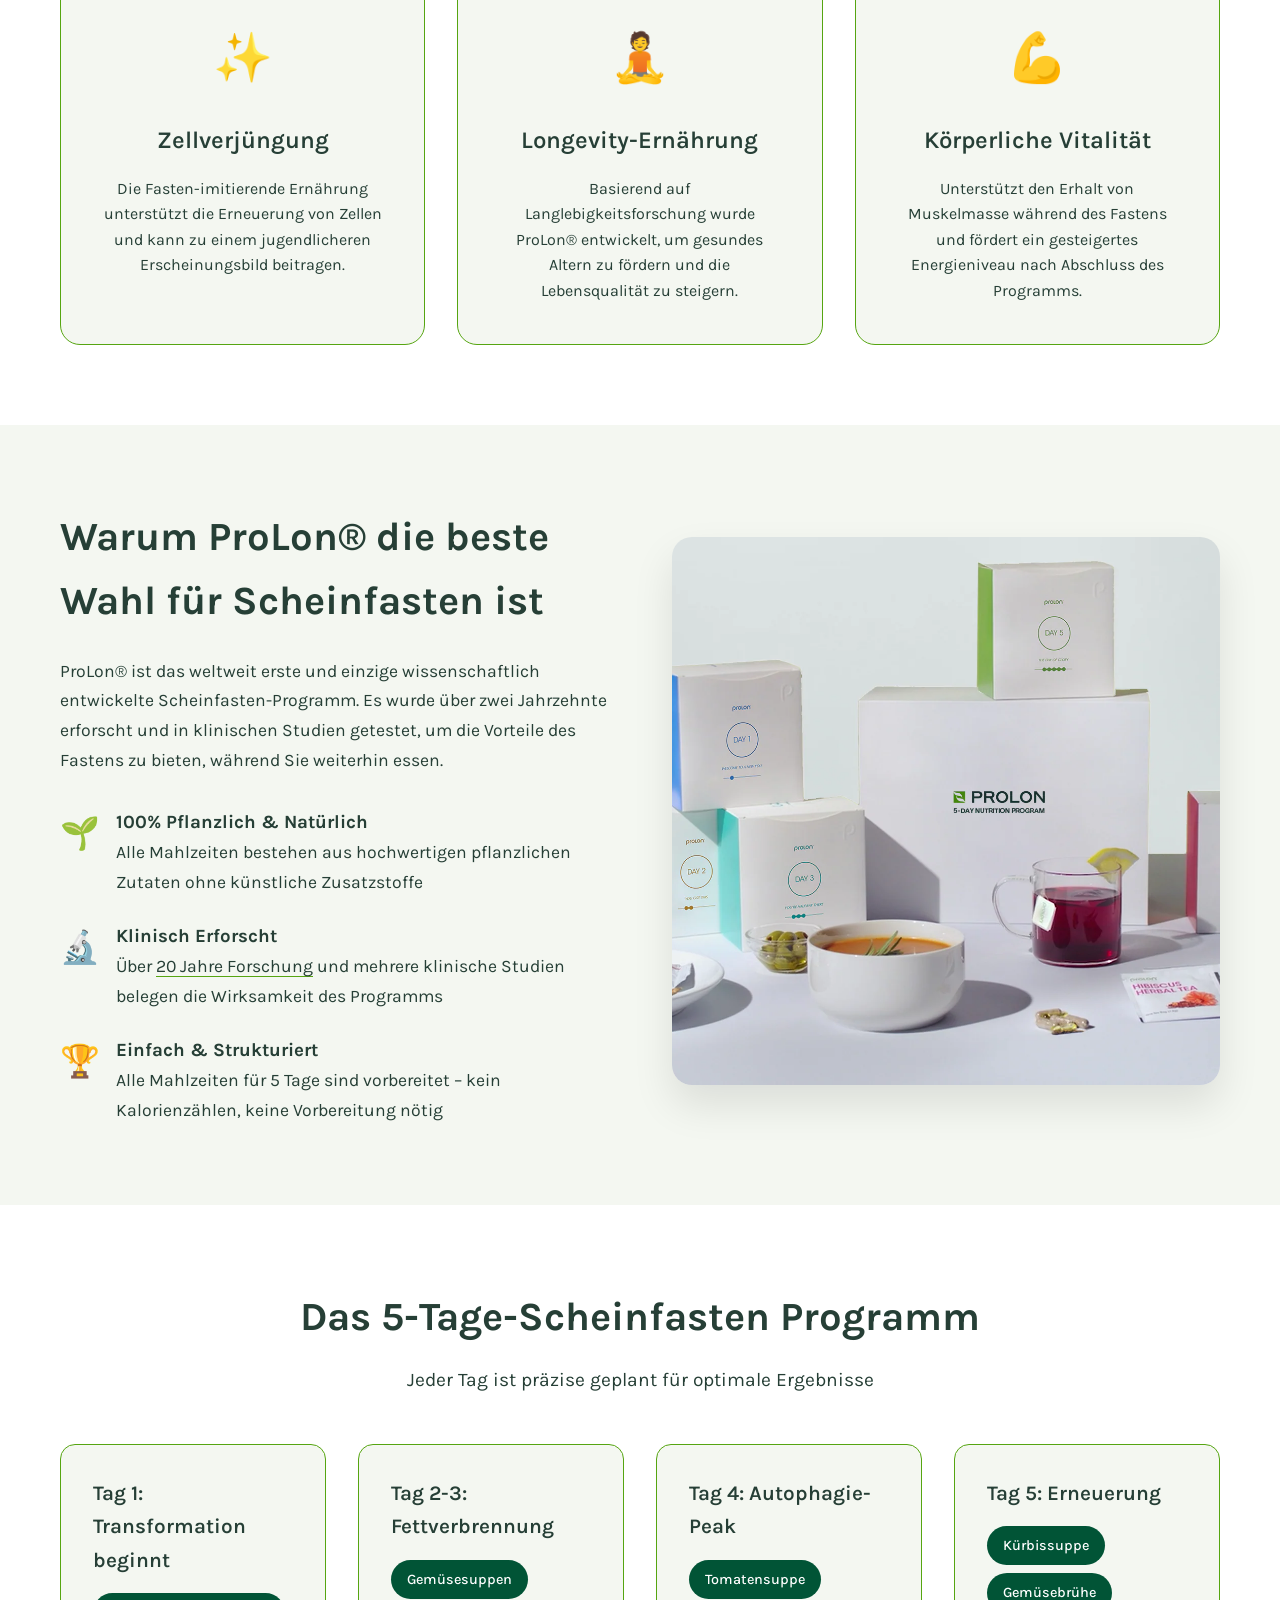
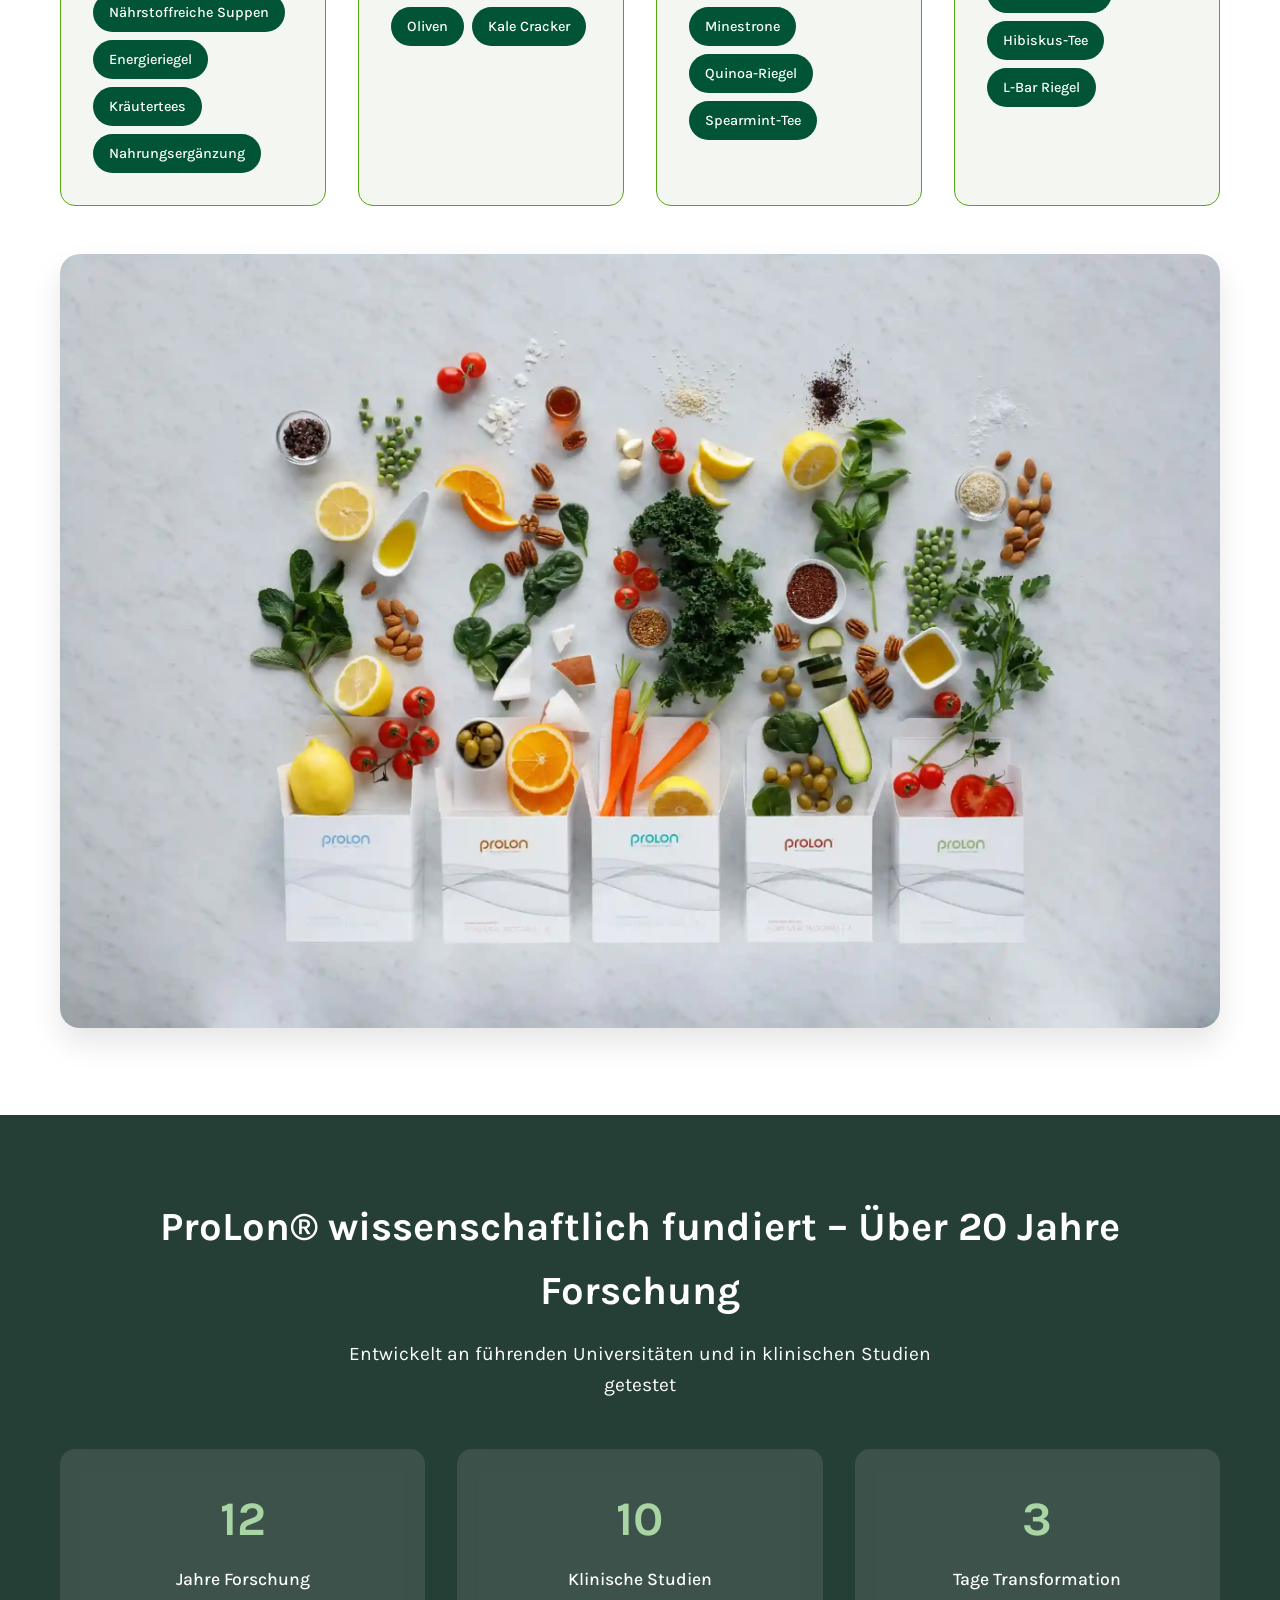
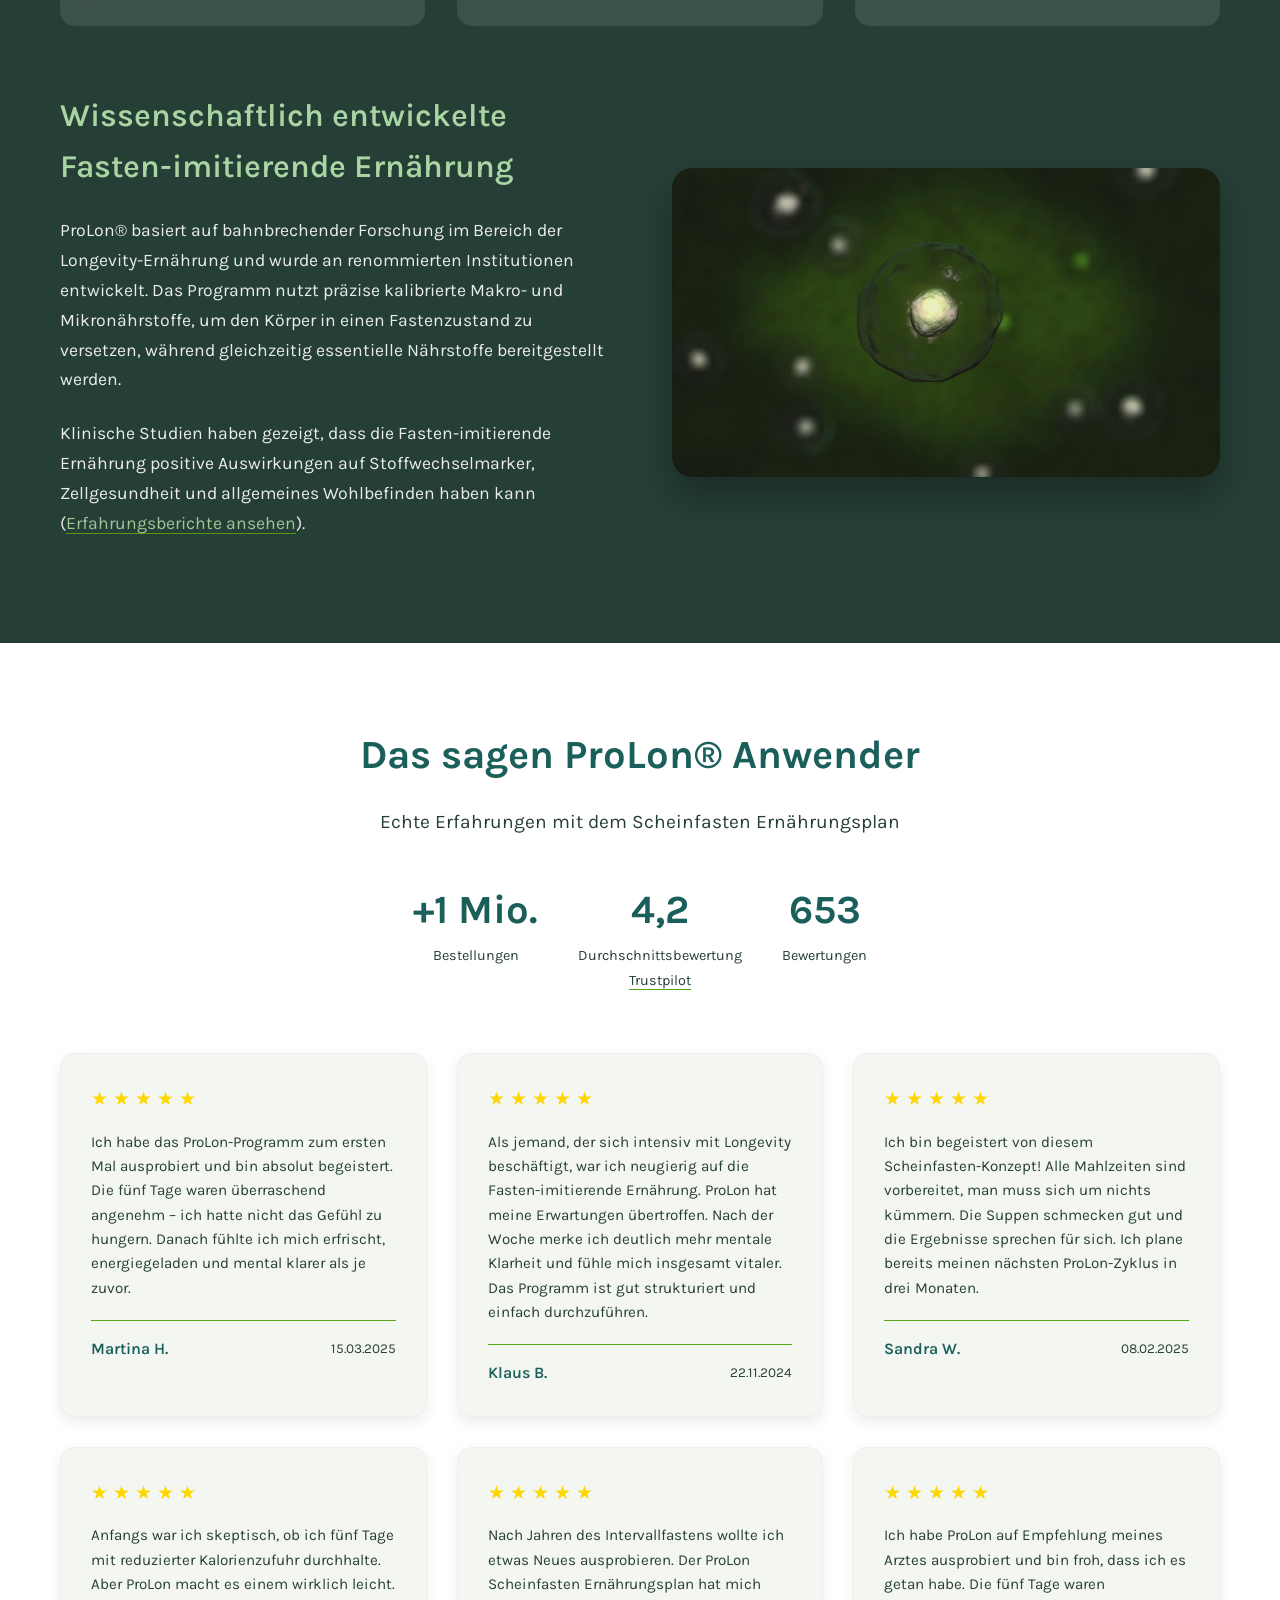
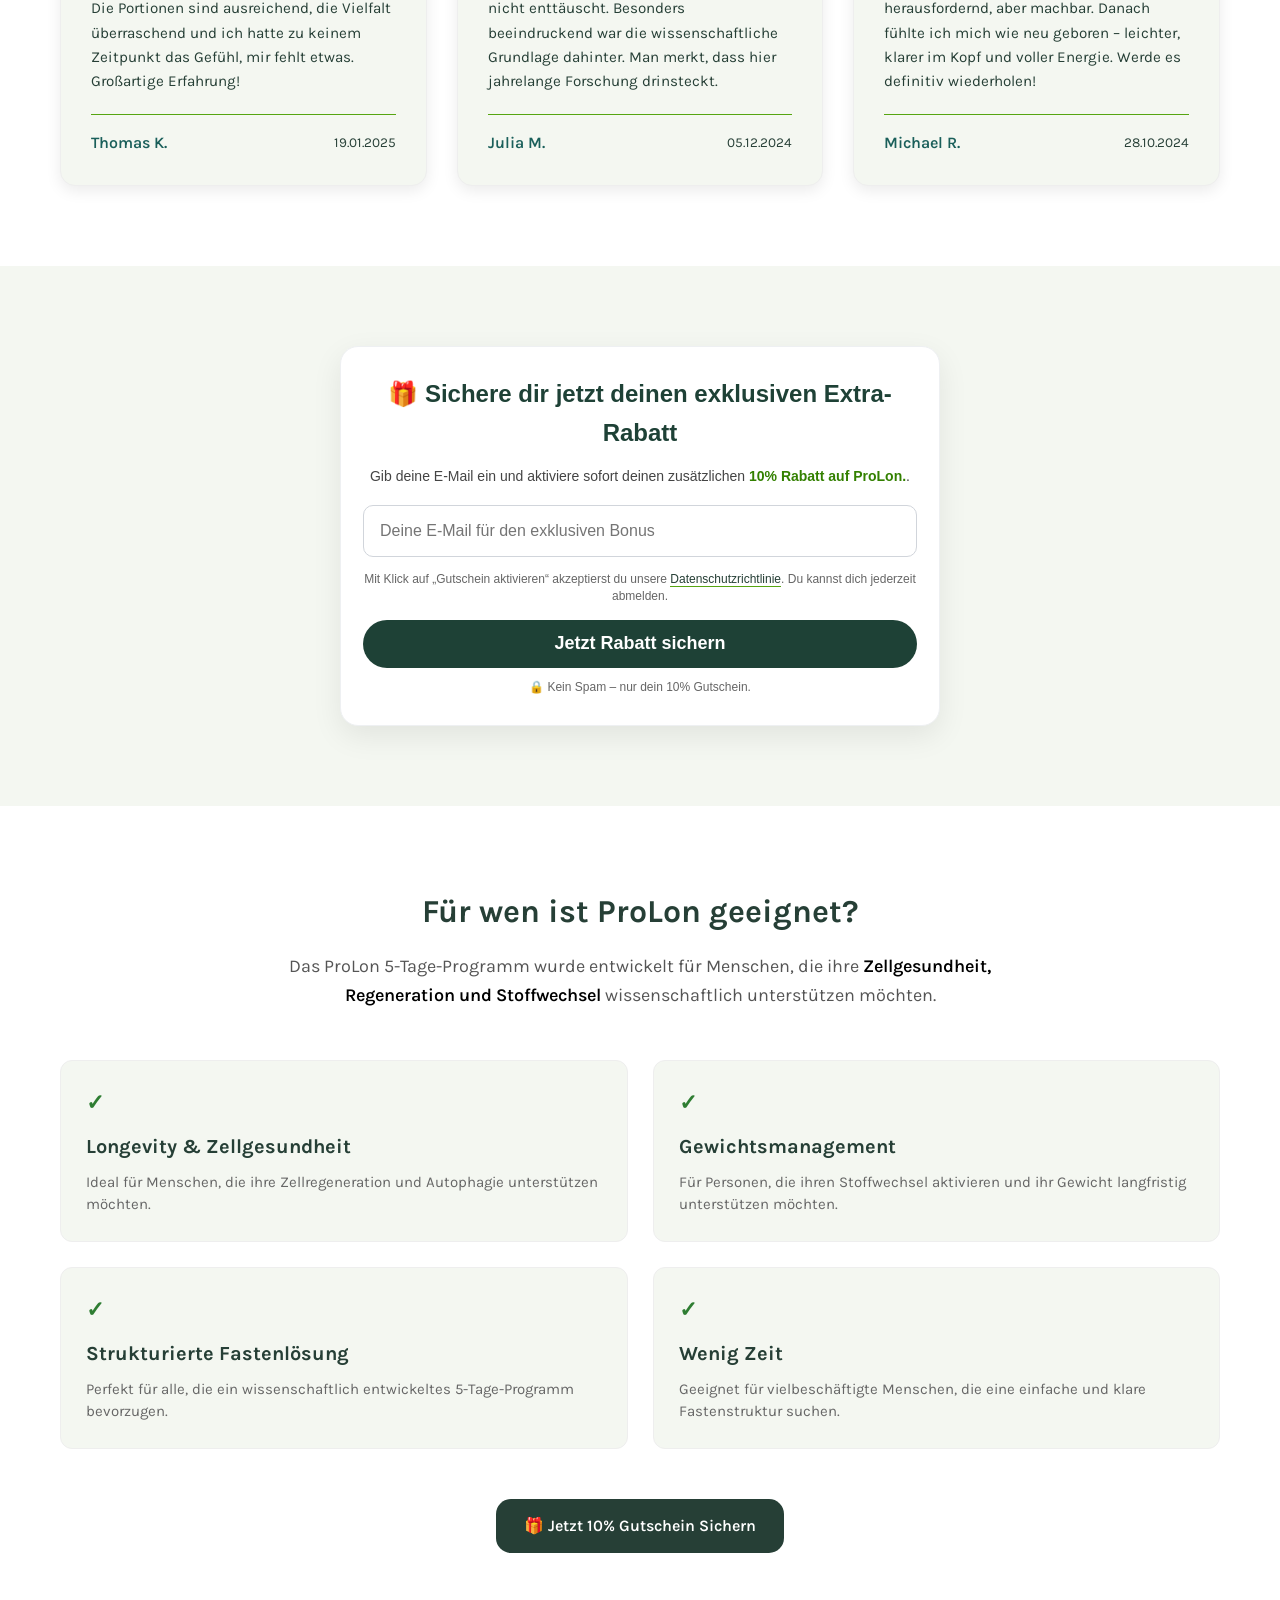
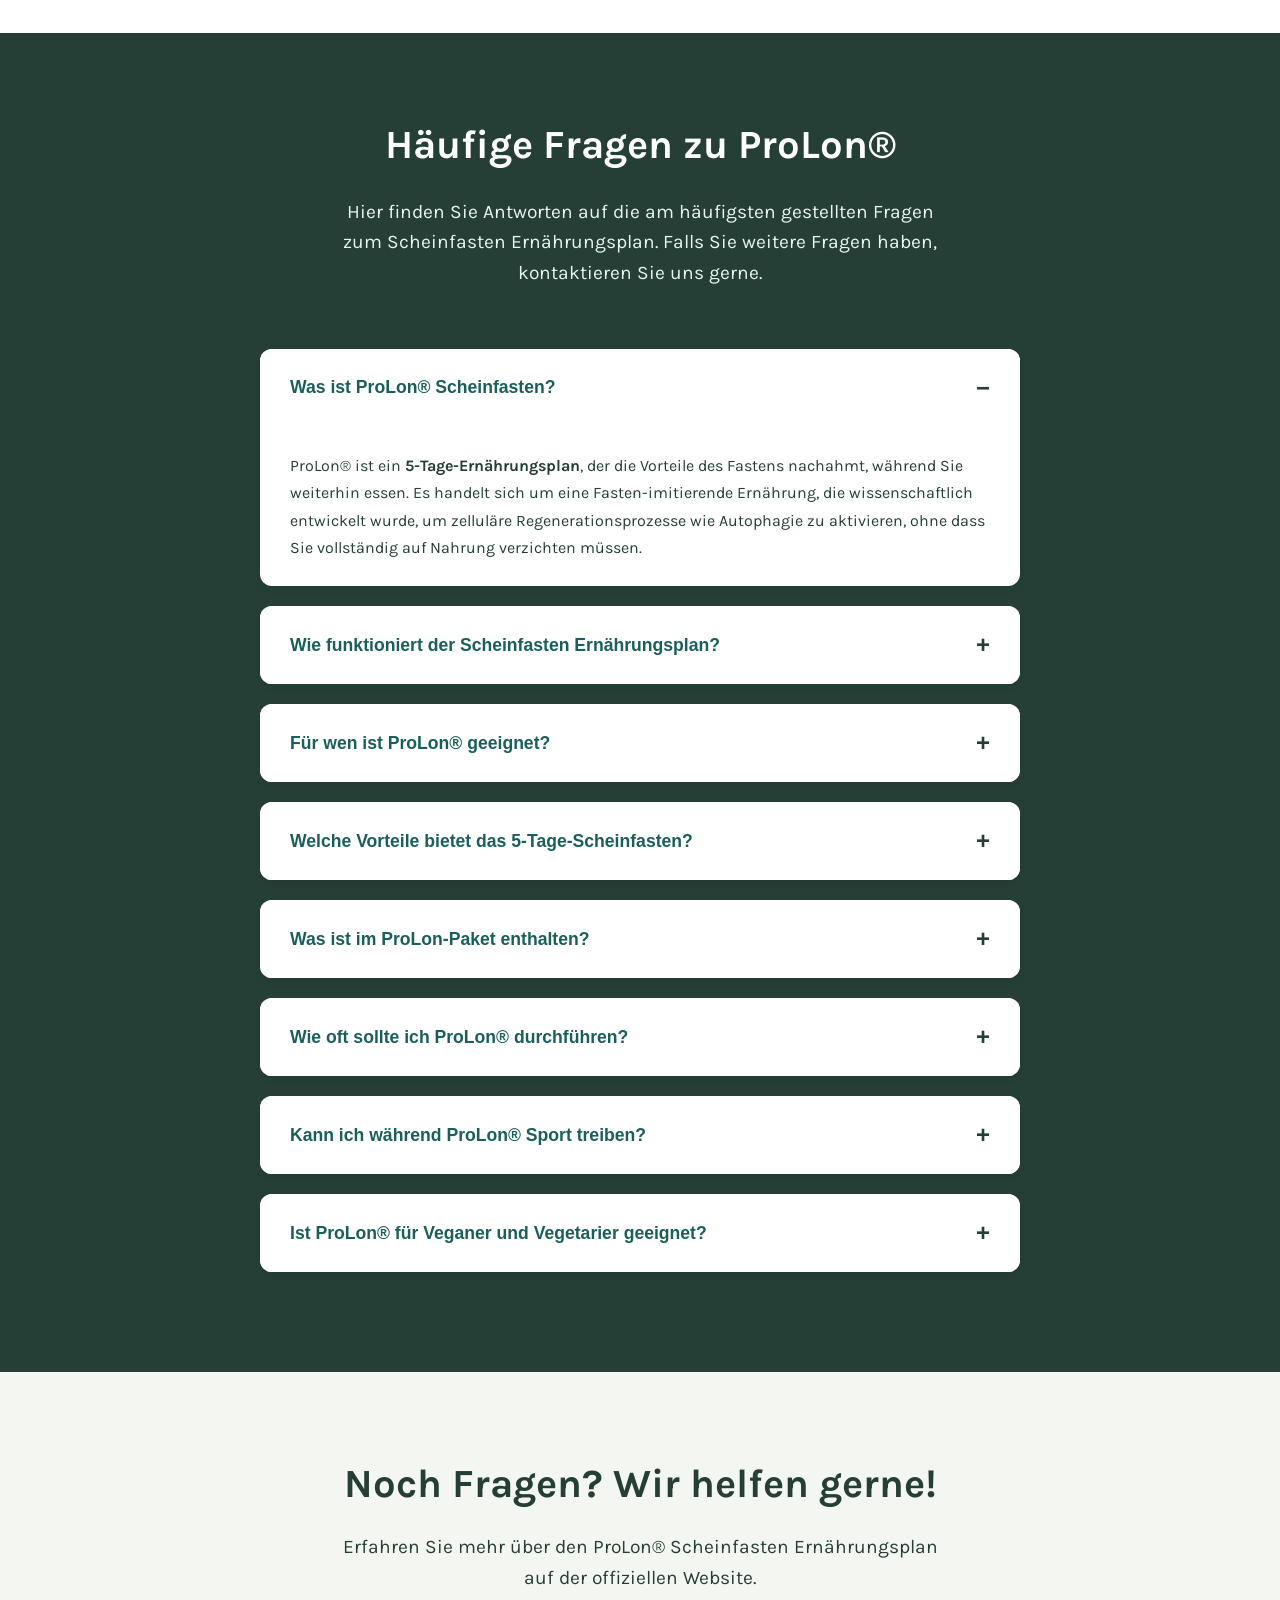
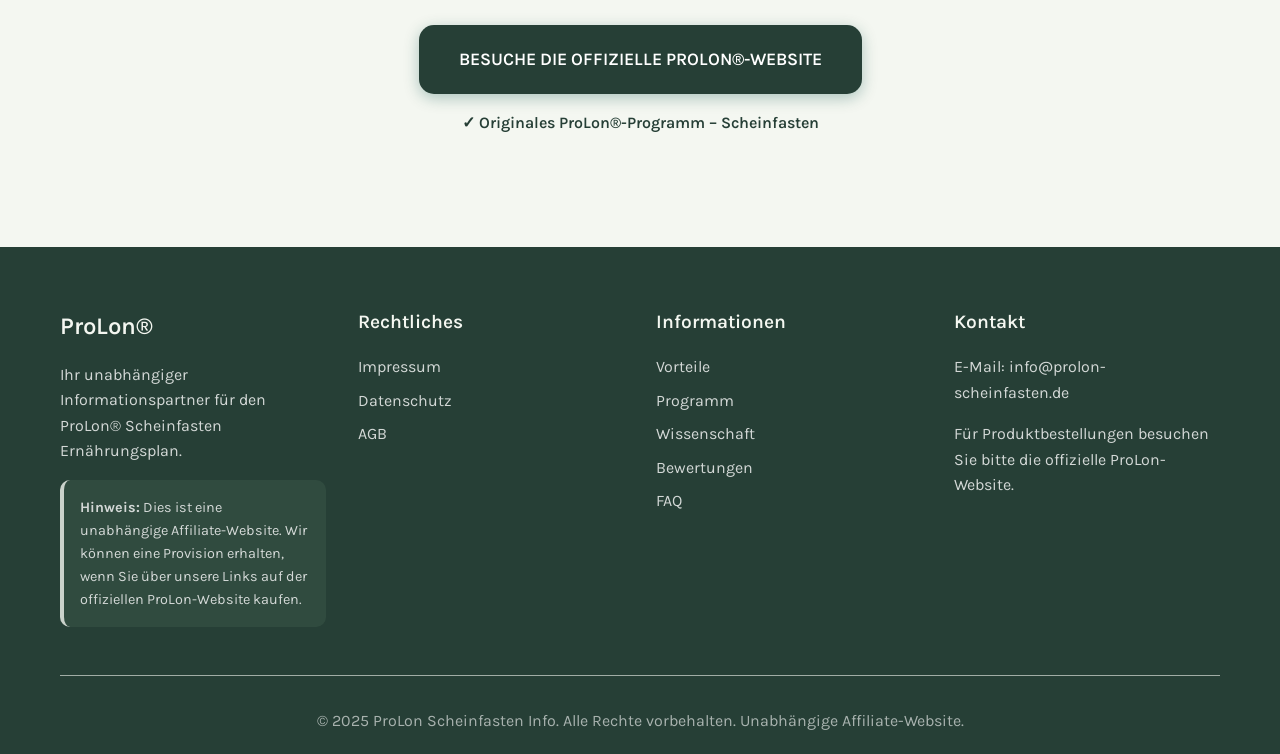
==== commit 72036eab: "Add files via upload" ====
--- a/index.html
+++ b/index.html
@@ -3,9 +3,8 @@
 <head>
     <meta charset="UTF-8" />
     <meta name="viewport" content="width=device-width, initial-scale=1.0" />
-    <title>ProLon Scheinfasten – Wissenschaftlicher Plan mit 20% Rabatt</title>
-	<meta name="description" content="ProLon® Scheinfasten: 5-Tage-Plan für Zellregeneration & Langlebigkeit. Wissenschaftlich entwickelt – jetzt 20% Rabatt sichern." />
-
+    <title>ProLon Scheinfasten – 5-Tage-Programm für Longevity</title>
+	<meta name="description" content="Entdecke ProLon® Scheinfasten: wissenschaftlich entwickeltes 5-Tage-Programm für Autophagie, Zellregeneration & Longevity. Extra-Rabatt per E-Mail sichern." />
     <!-- Canonical, Favicon, Hreflang -->
     <link rel="canonical" href="https://prolon-scheinfasten.de/" />
     <link rel="icon" type="image/png" sizes="32x32" href="/favicon-150x150.png" />
@@ -210,7 +209,7 @@
                     <li><a href="#science">Wissenschaft</a></li>
 					<li><a href="#bewertungen">Bewertungen</a></li>
                     <li><a href="#faq">FAQ</a></li>
-					<li><a href="#coupon">🎁 20% Gutschein</a></li>
+					<li><a href="#coupon">🎁 Extra-Rabatt</a></li>
                 </ul>
                 <a href="https://prolon-fasten.com/6lmqvw" class="header-cta-btn" target="_blank" rel="noopener nofollow sponsored">Jetzt Kaufen</a>
                 <div class="hamburger">
@@ -230,7 +229,7 @@
         <div class="hero-container">
             <div class="hero-content">
                 <h1 class="hero-title">ProLon® Scheinfasten Ernährungsplan für Zellverjüngung</h1>
-                <p class="hero-subtitle">Erleben Sie die wissenschaftlich fundierte Fasten-imitierende Ernährung über 5 Tage – für Autophagie, Longevity und ein neues Lebensgefühl<br><a href="#coupon" class="my-link"><strong>20% Gutschein Erhalten</strong></a></p>
+                <p class="hero-subtitle">Erleben Sie die wissenschaftlich fundierte Fasten-imitierende Ernährung über 5 Tage – für Autophagie, Longevity und ein neues Lebensgefühl<br><a href="#coupon" class="my-link"><strong>☀️ Sunshine Deals + extra 10% sichern</strong></a></p>
                 <div class="hero-buttons">
                     <a href="https://prolon-fasten.com/6lmqvw" class="btn btn-primary" target="_blank" rel="noopener nofollow sponsored">JETZT STARTEN</a>
                     <a href="#benefits" class="btn btn-secondary">Mehr Erfahren</a>
@@ -566,17 +565,17 @@
     action="https://shop.us8.list-manage.com/subscribe/post?u=d616ed973248625bb7bfec526&id=6b310a7ce7&f_id=00781de1f0"
     method="post" onsubmit="return false;"
   >
-    <h2>🎁 Sichere dir jetzt deinen 20% Gutschein</h2>
+    <h2>🎁 Sichere dir jetzt deinen exklusiven Extra-Rabatt</h2>
 
 <p>
-Gib deine E-Mail ein und aktiviere sofort deinen 
-<span class="newsletter-highlight">20% Rabatt auf das ProLon 5-Tage-Programm</span>.
+Gib deine E-Mail ein und aktiviere sofort deinen zusätzlichen 
+<span class="newsletter-highlight">10% Rabatt auf ProLon.</span>.
 </p>
 
     <input 
       type="email"
       name="EMAIL"
-      placeholder="Deine E-Mail für den 20% Gutschein"
+      placeholder="Deine E-Mail für den exklusiven Bonus"
       required
       class="newsletter-input"
     >
@@ -588,10 +587,10 @@
 </div>
 
     <button type="button" name="subscribe" class="newsletter-btn">
-      <span class="btn-text">Gutschein Aktivieren</span>
+      <span class="btn-text">Jetzt Rabatt sichern</span>
     </button>
 	<div class="newsletter-trust">
-	🔒 Kein Spam – nur dein 20% Gutschein.
+	🔒 Kein Spam – nur dein 10% Gutschein.
 	</div>
   </form>
 </div>
@@ -607,21 +606,21 @@
 		</svg>
 	</div>
     
-    <h3>🎉 Dein 20% Rabattcode ist bereit!</h3>
+    <h3>🎉 Dein Extra-Rabatt ist bereit!</h3>
     
     <div class="success-coupon">
-      <span class="coupon-label">Dein Rabattcode:</span>
+      <span class="coupon-label">Dein exklusiver Rabattcode:</span>
       <span class="coupon-value" id="coupon-code">PROLON20</span>
 	  
 	  <div class="coupon-instruction">
-    Klicke auf den Button unten – dein Rabatt wird automatisch im Warenkorb angewendet.
+    Klicke auf den Button unten — dein zusätzlicher Rabatt wird automatisch im Warenkorb angewendet.
 	  </div>
 
       <a class="btn-newsletter" 
          href="https://prolon-fasten.com/6lmqvw" 
          rel="noopener nofollow" 
          target="_blank">
-        🔥 Jetzt 20% Rabatt Sichern
+        🔥 Jetzt Angebot sichern
       </a>
     </div>
 
@@ -645,7 +644,7 @@
 
 <!-- MOBILE STICKY BAR -->
 <div id="mobileCouponBar">
-  🎁 20% Gutschein Sichern
+  🎁 Extra-Rabatt sichern
 </div>
 
 <section class="prolon-fit-section">
@@ -690,7 +689,7 @@
 
 <div class="fit-cta">
 <a href="#coupon" class="btn-sec">
-🎁 Jetzt 20% Gutschein Sichern
+🎁 Jetzt 10% Gutschein Sichern
 </a>
 </div>
 
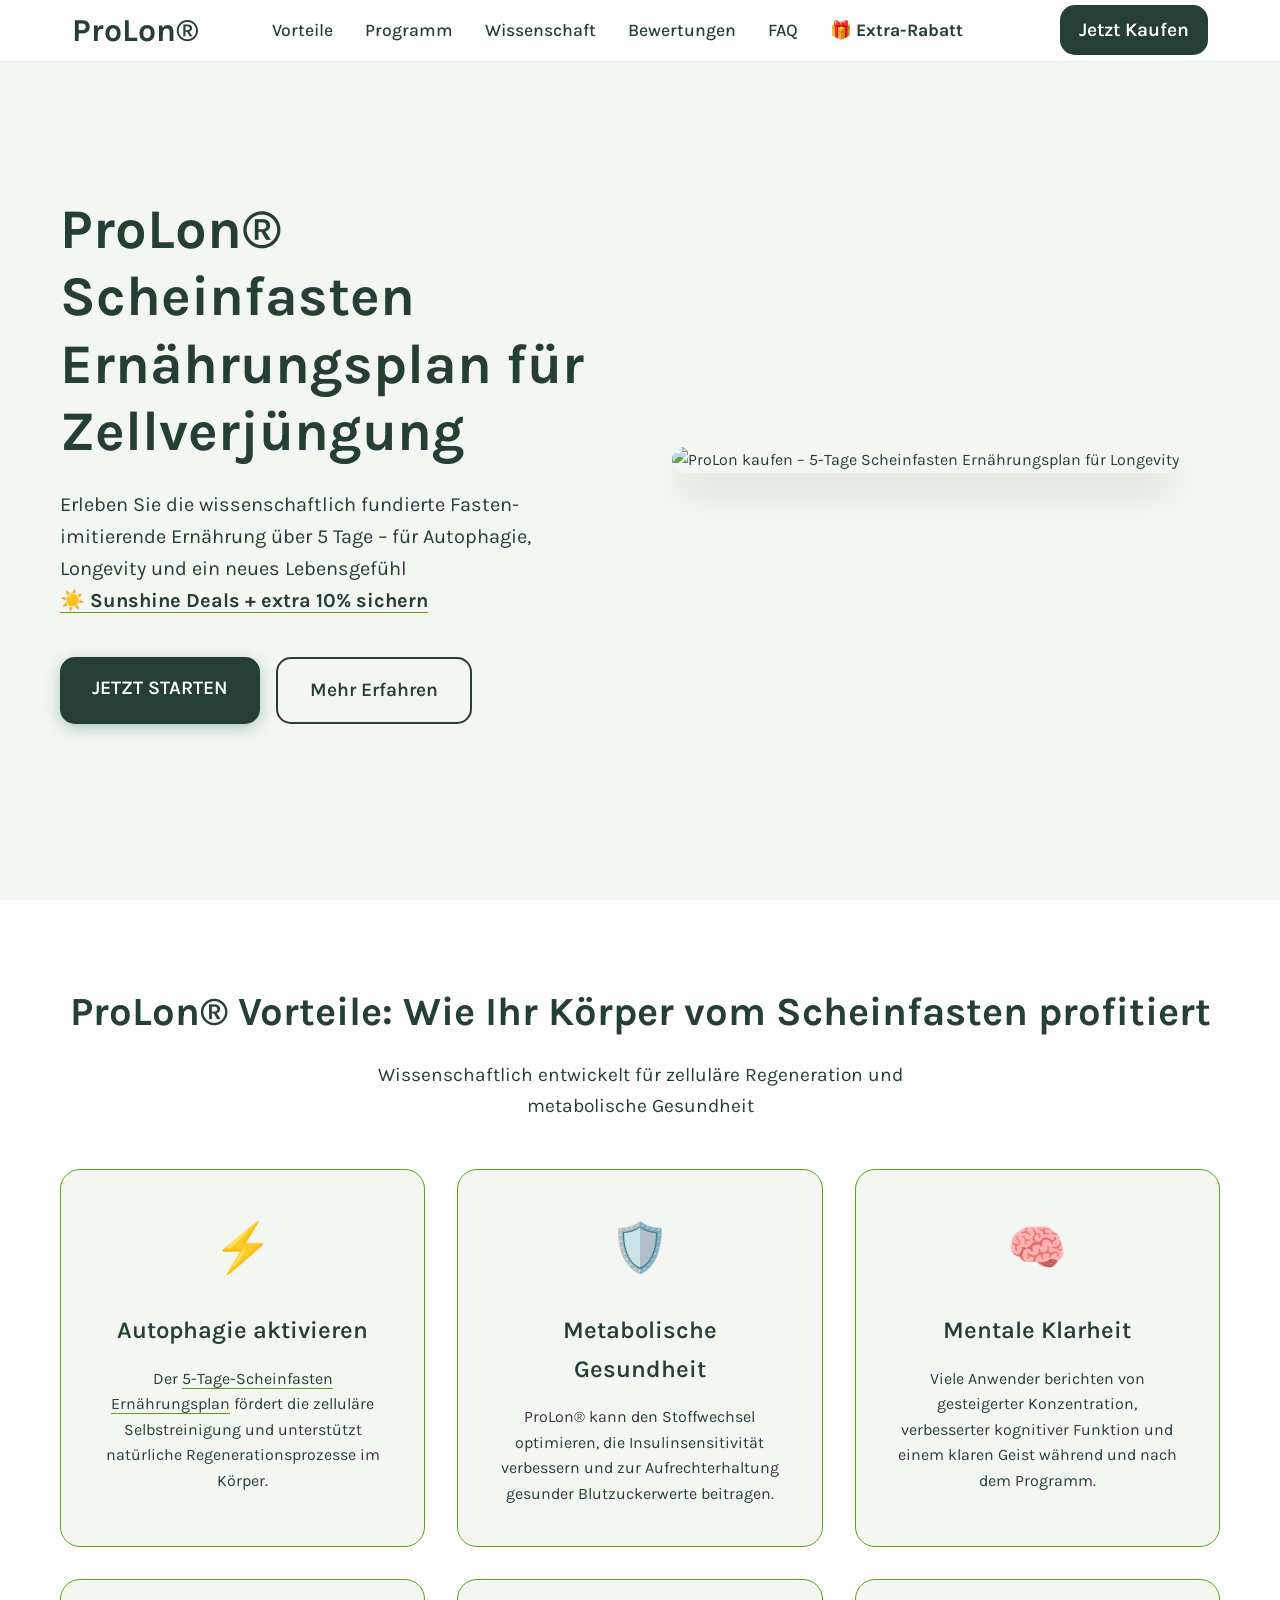
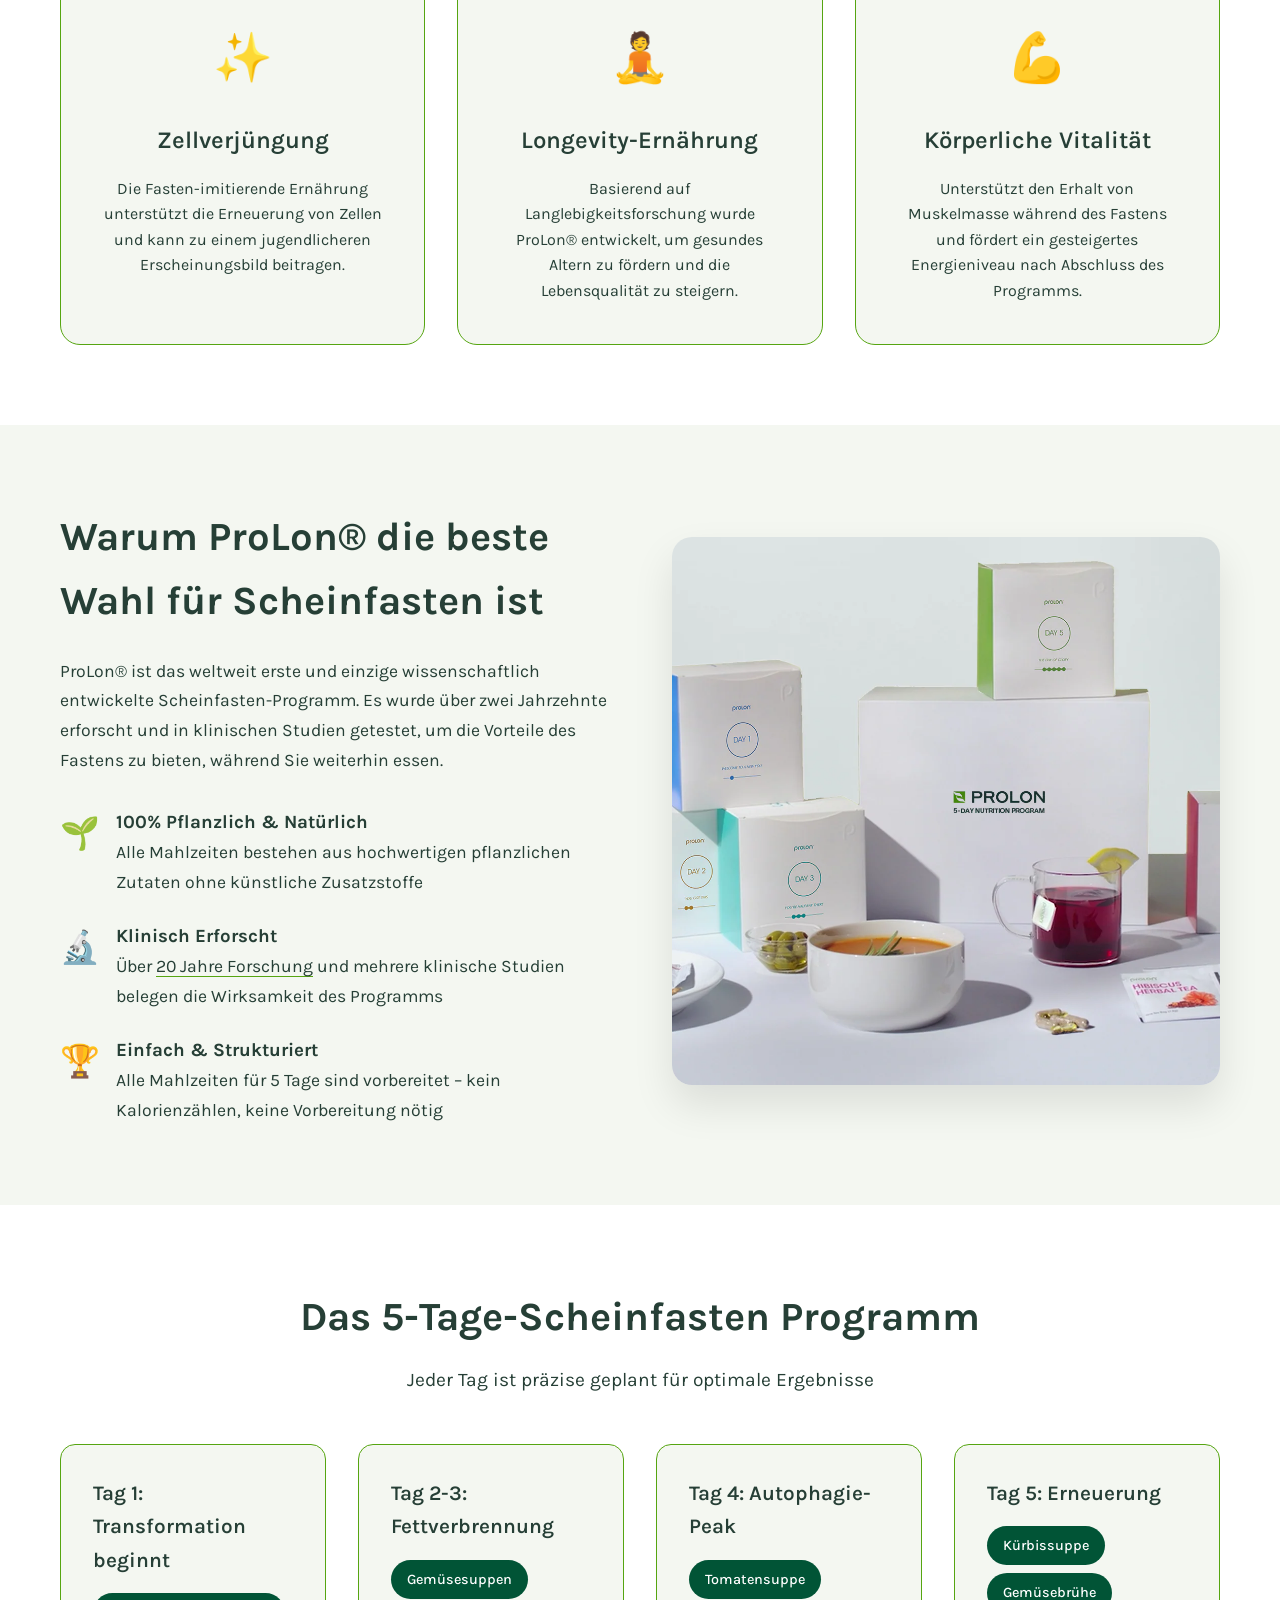
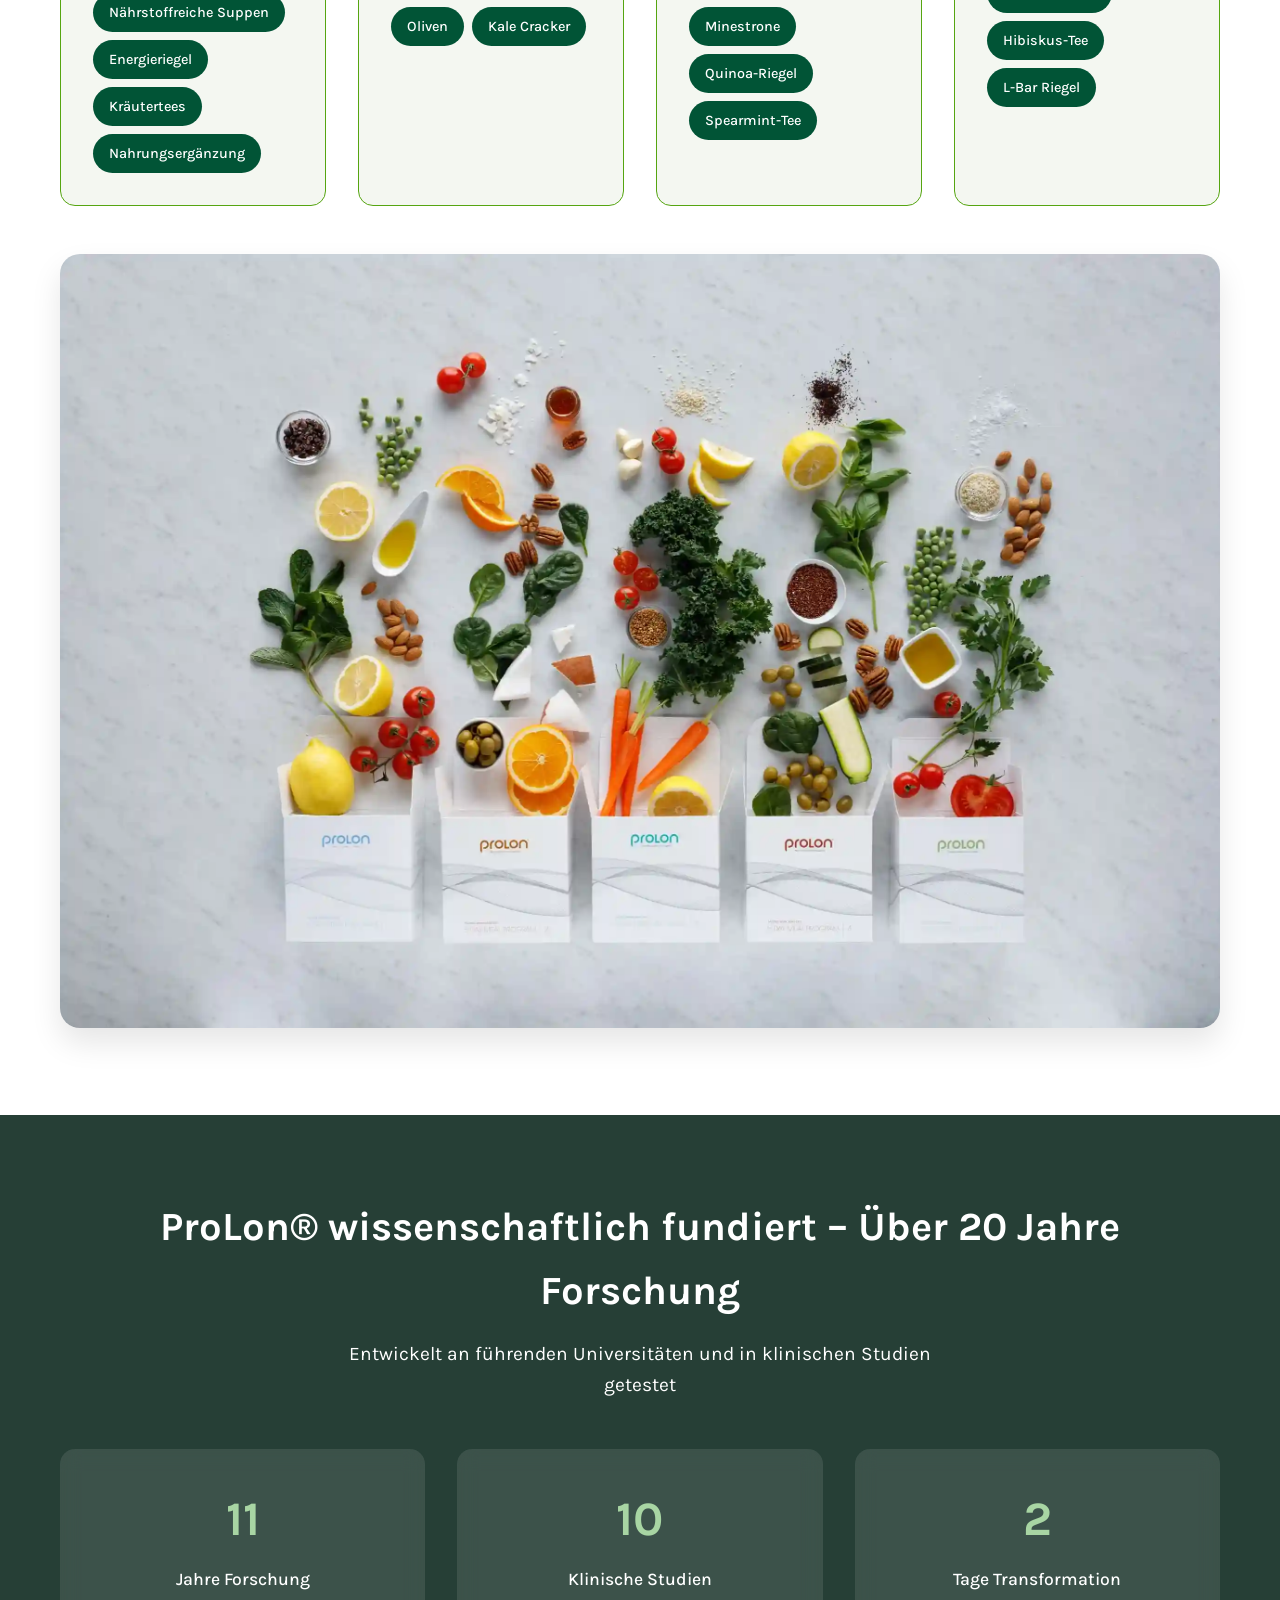
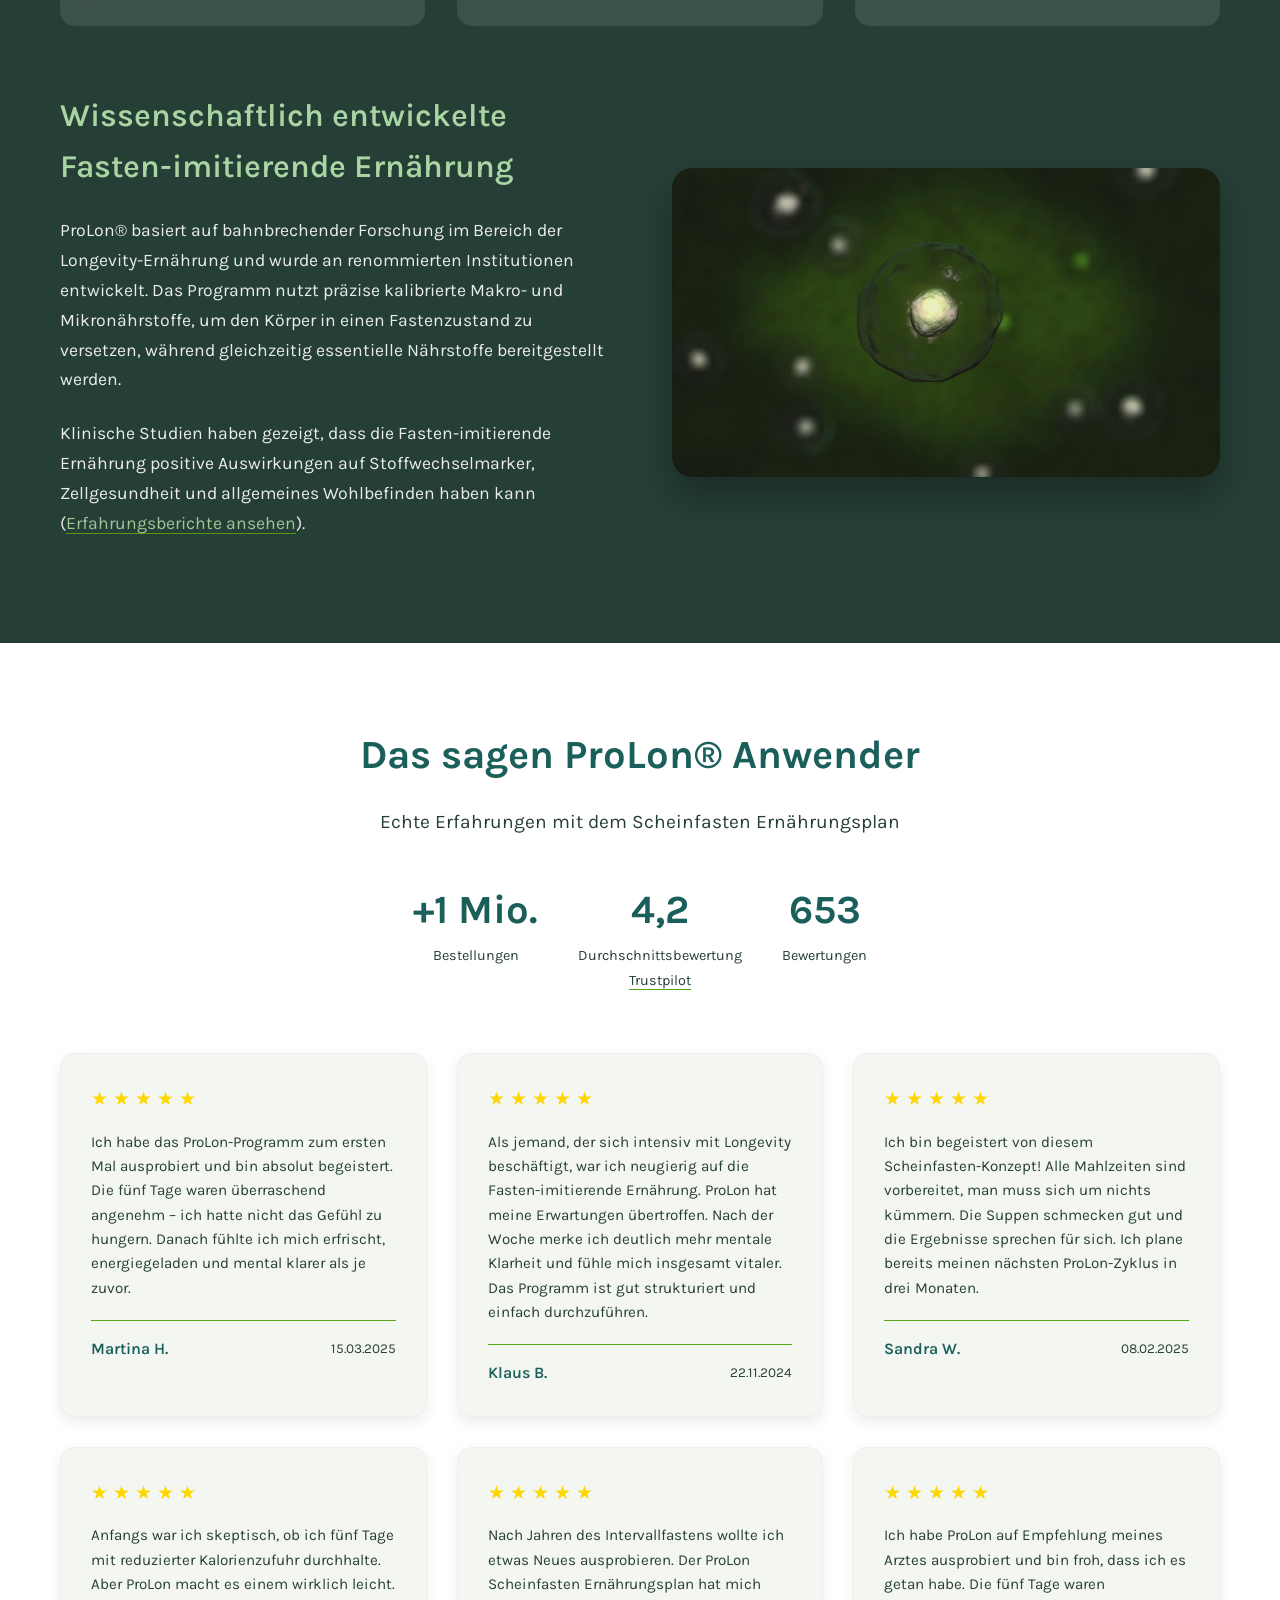
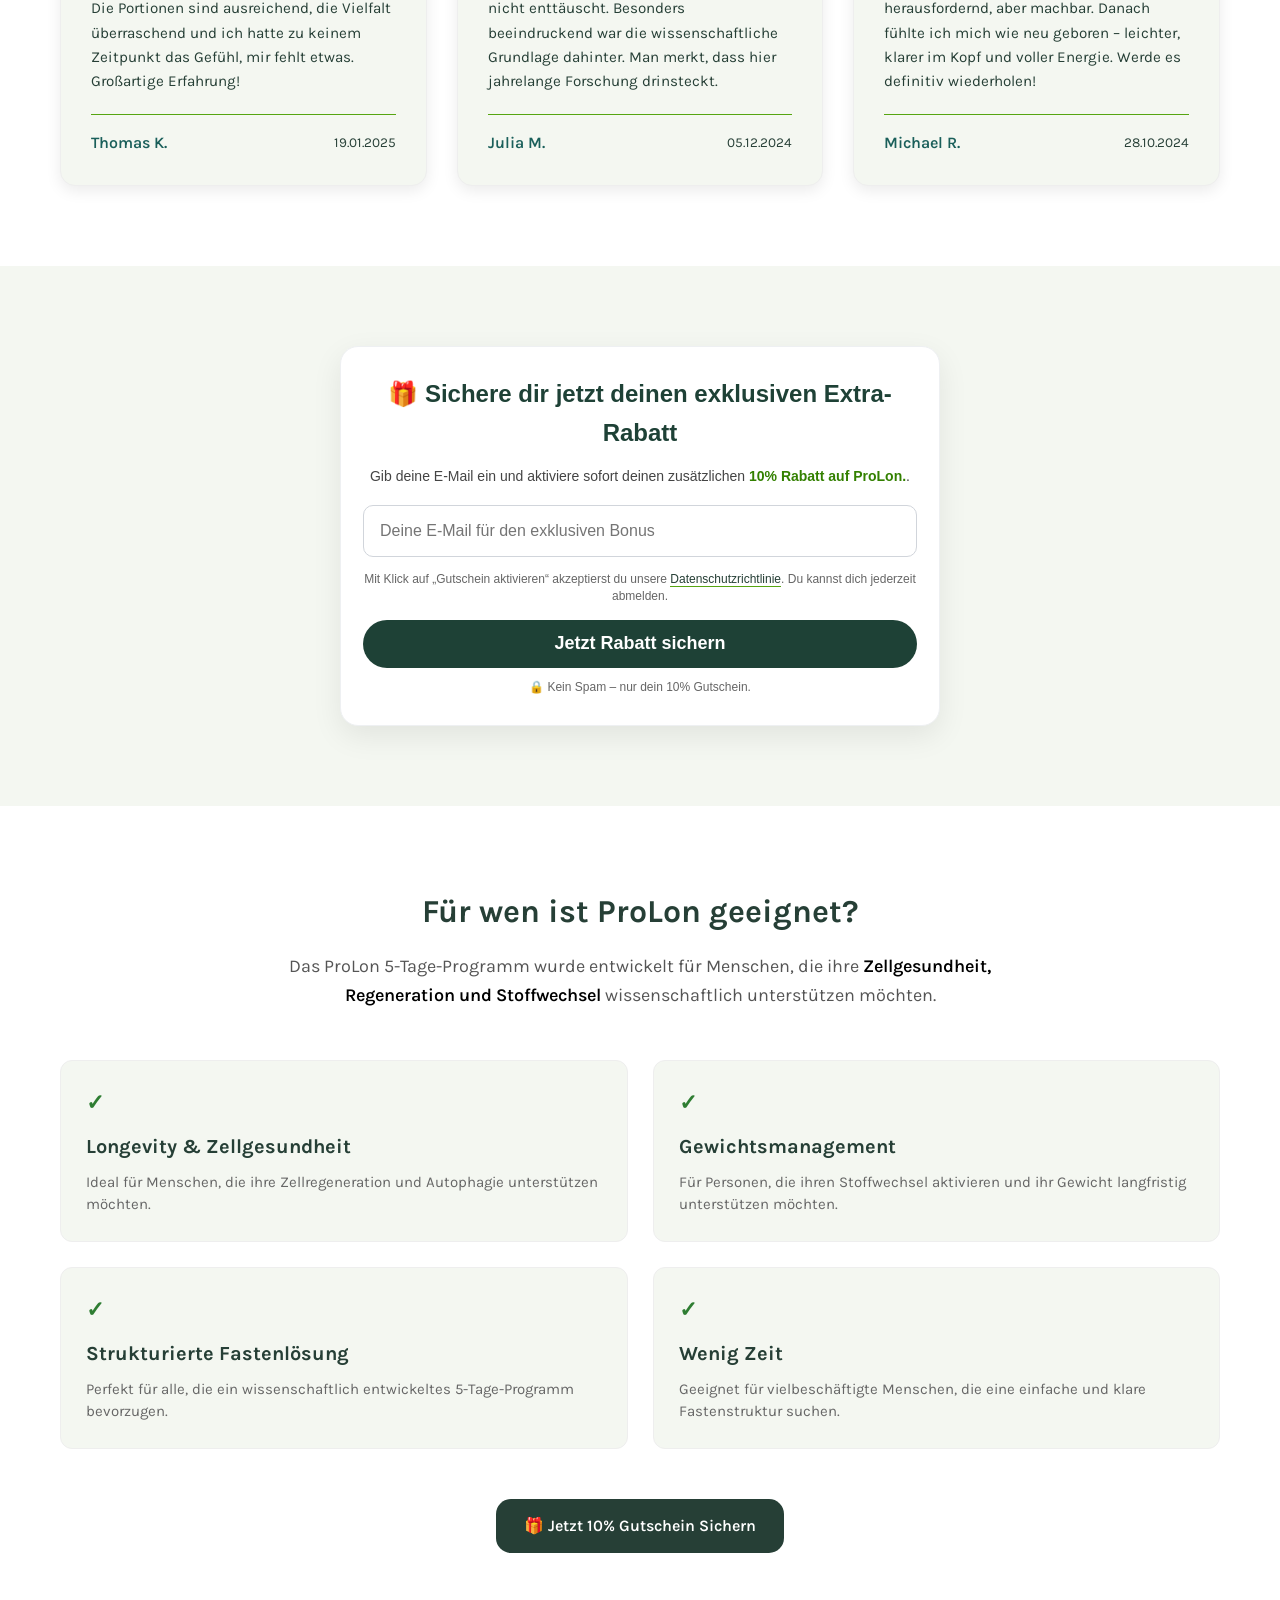
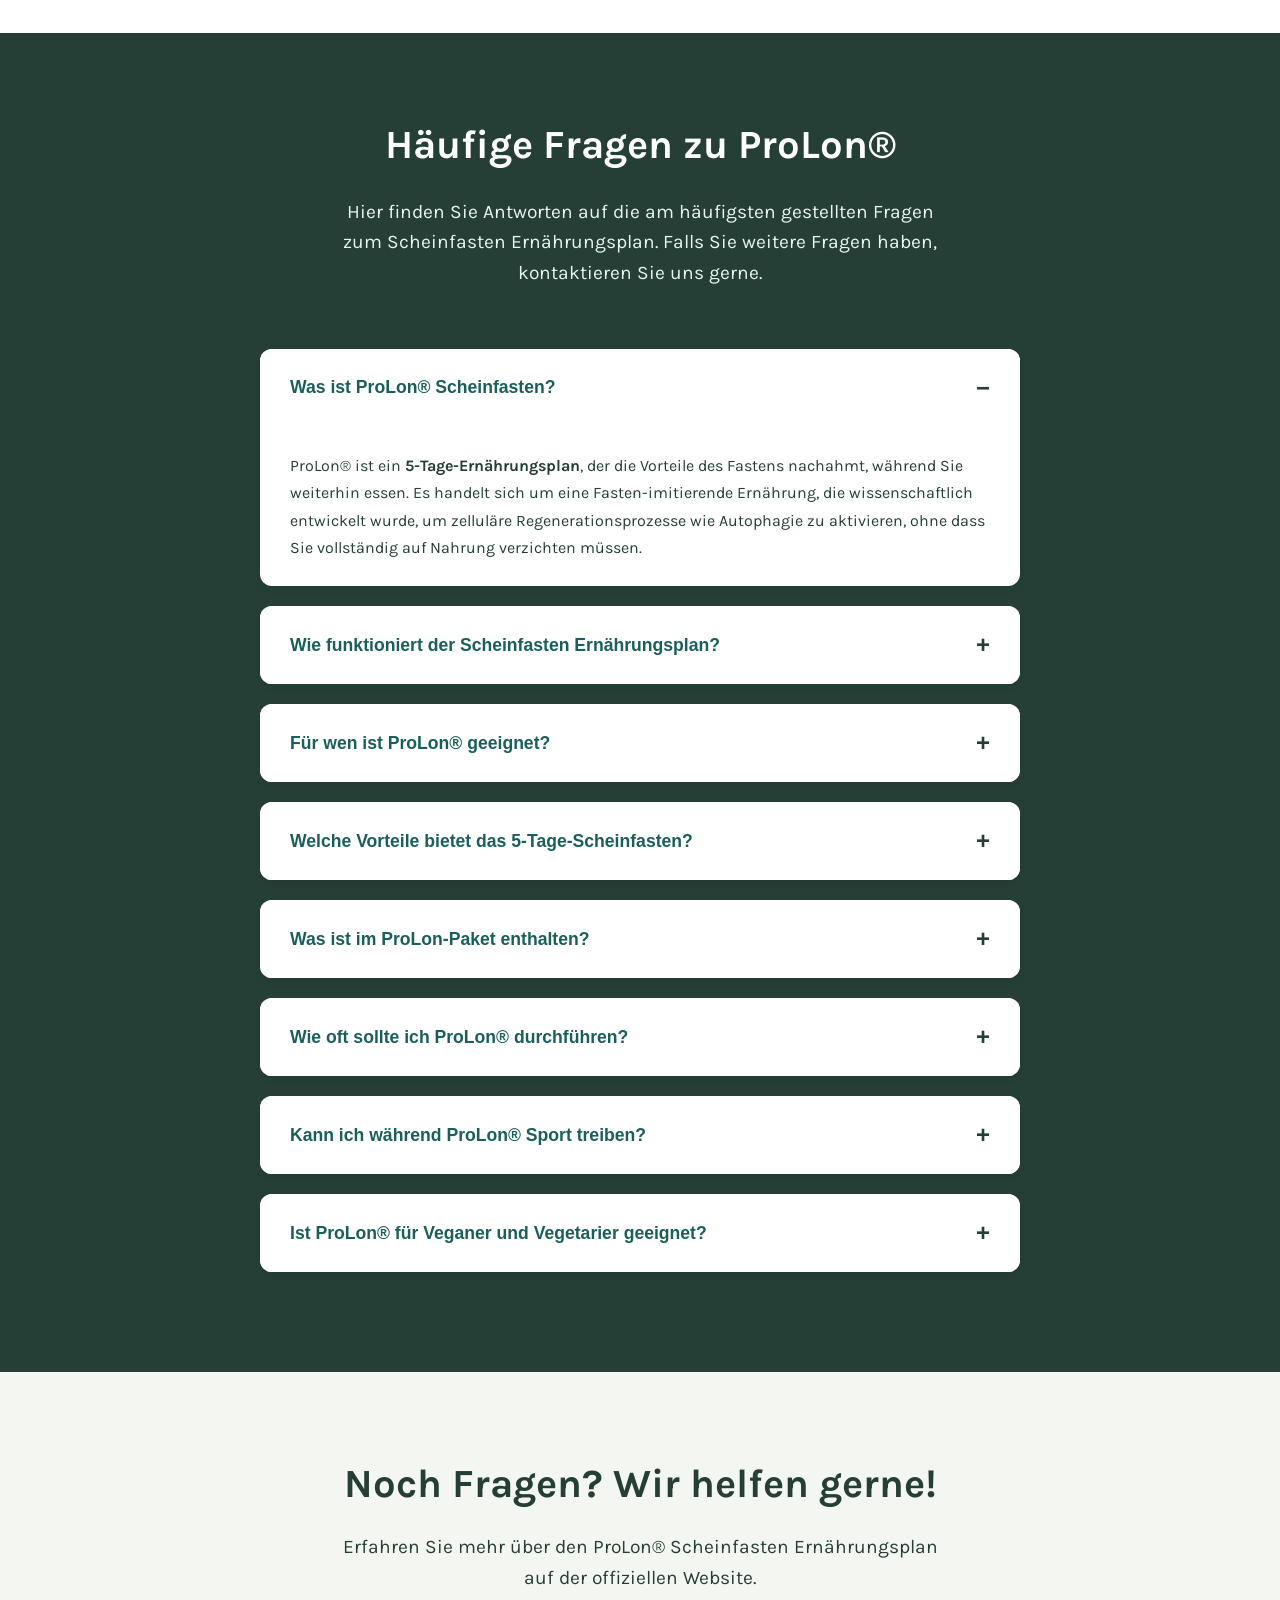
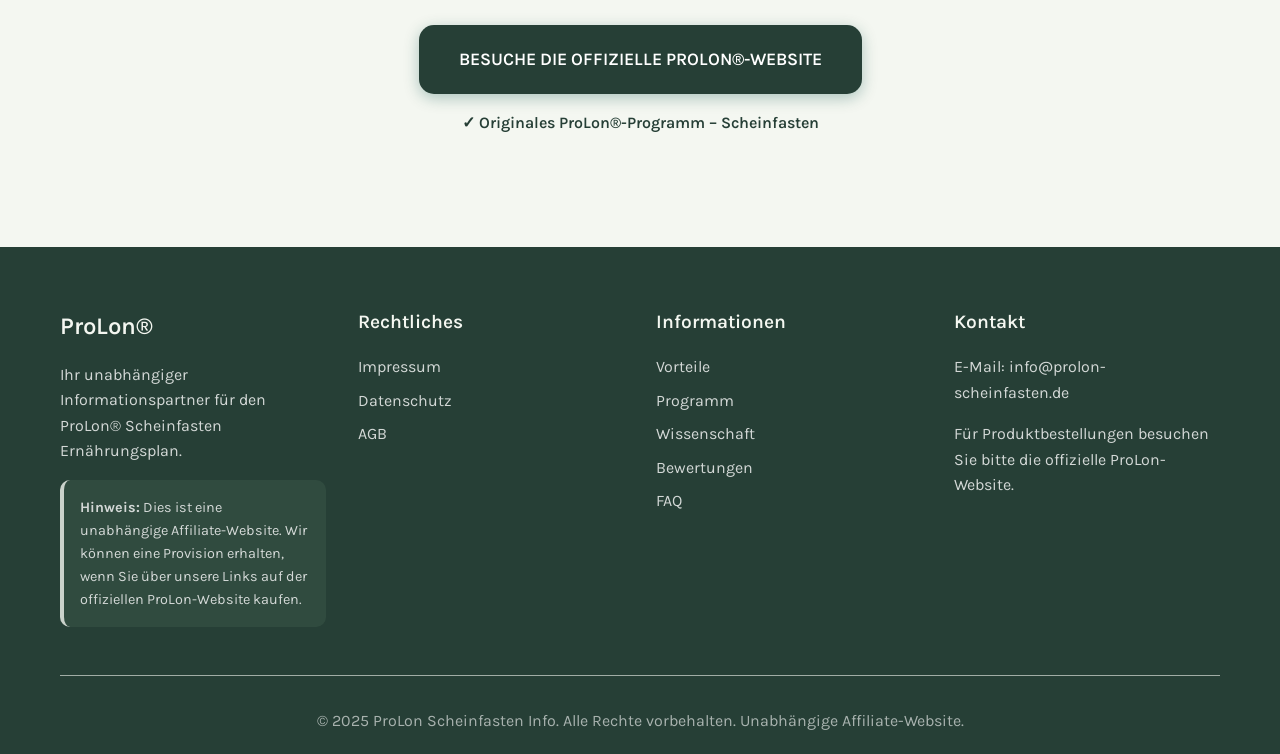
==== commit 70ff2e9c: "Add files via upload" ====
--- a/index.html
+++ b/index.html
@@ -586,7 +586,7 @@
   Du kannst dich jederzeit abmelden.
 </div>
 
-    <button type="button" name="subscribe" class="newsletter-btn">
+    <button type="button" name="subscribe" class="newsletter-btn" onclick="fbq('track', 'Lead')">
       <span class="btn-text">Jetzt Rabatt sichern</span>
     </button>
 	<div class="newsletter-trust">
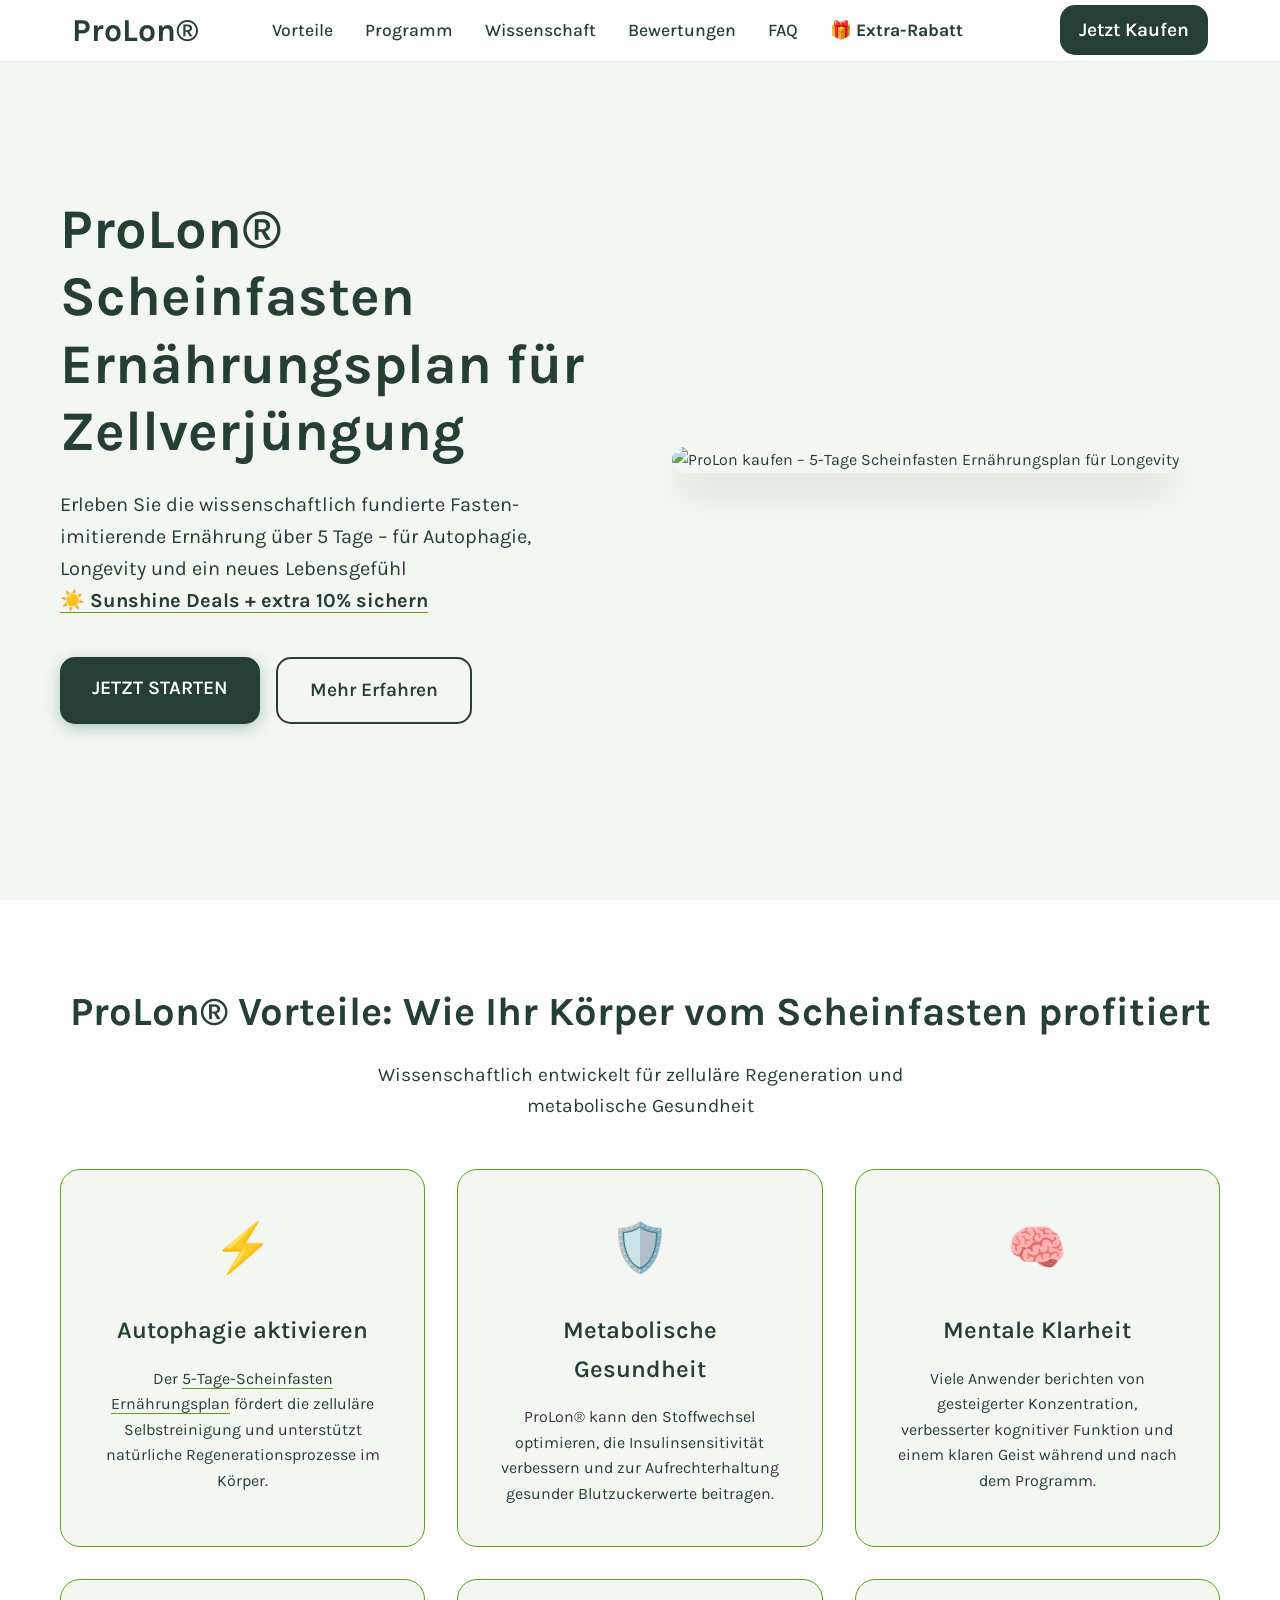
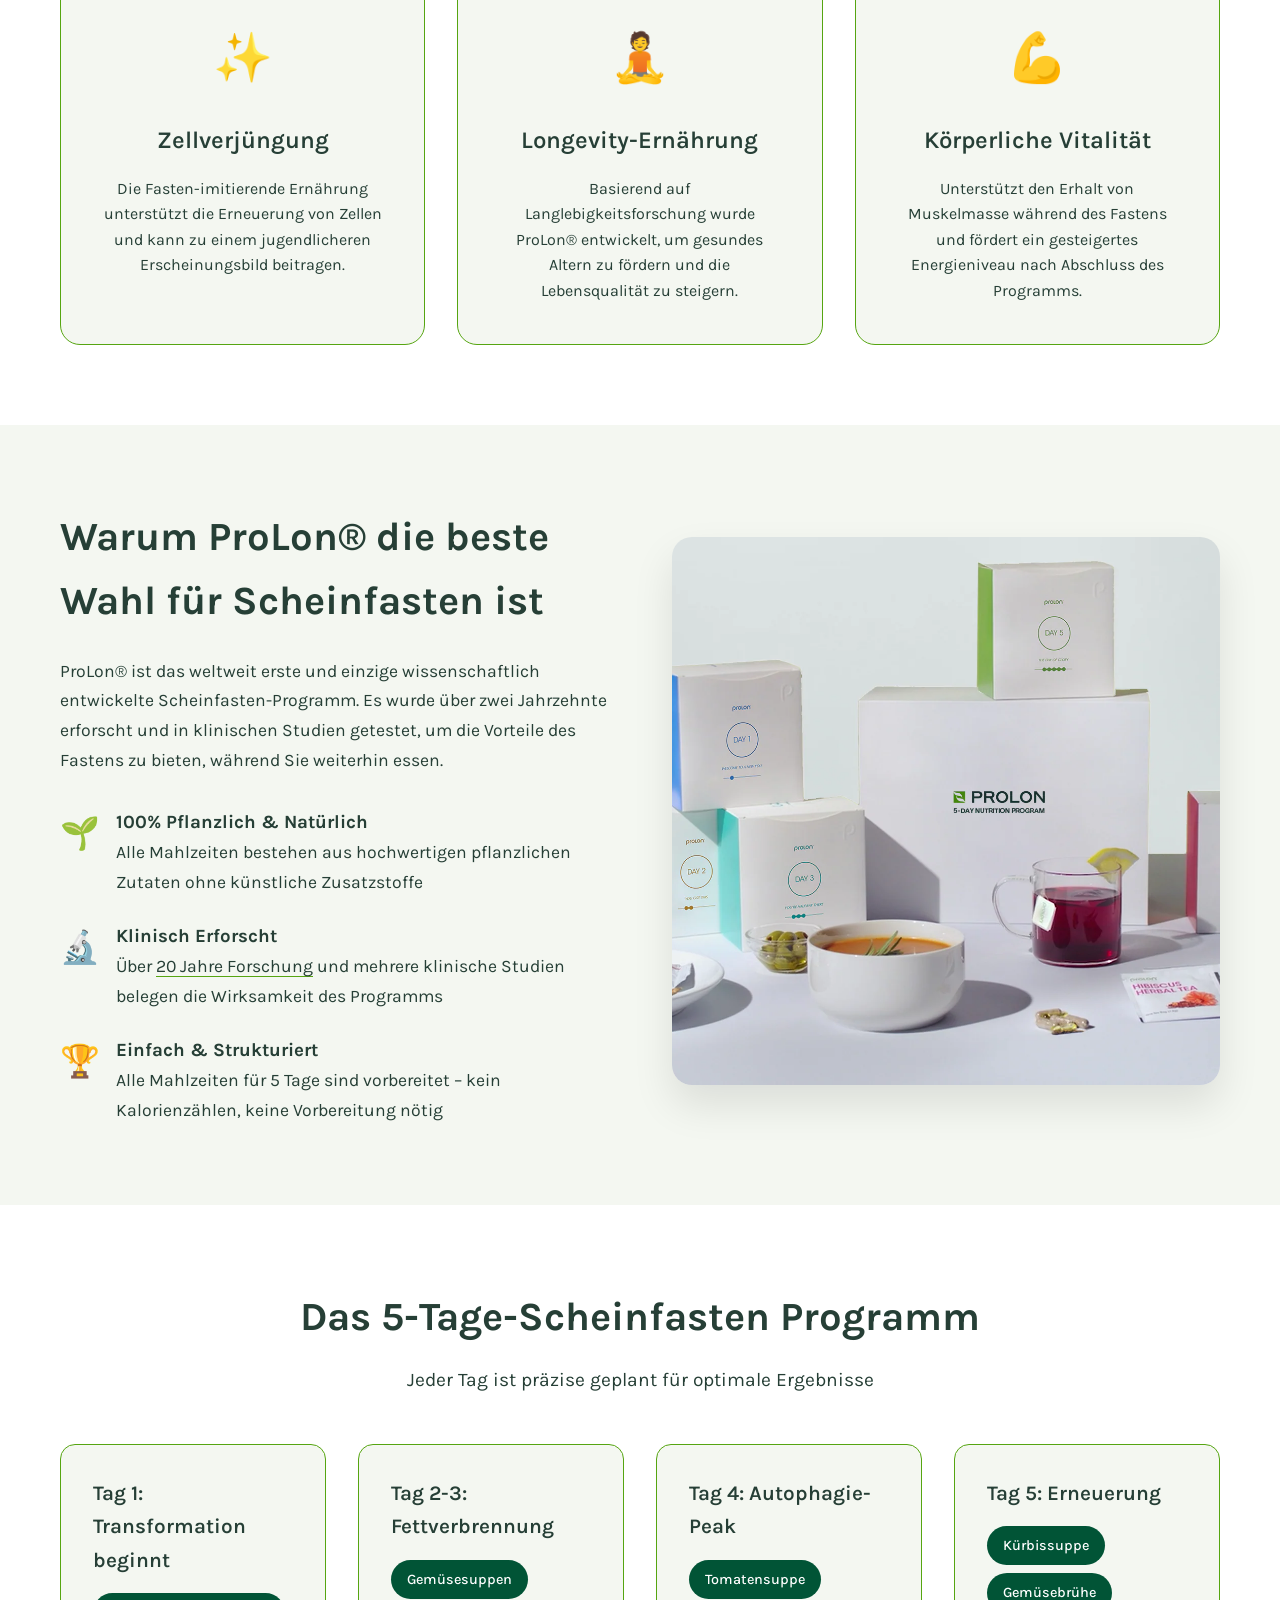
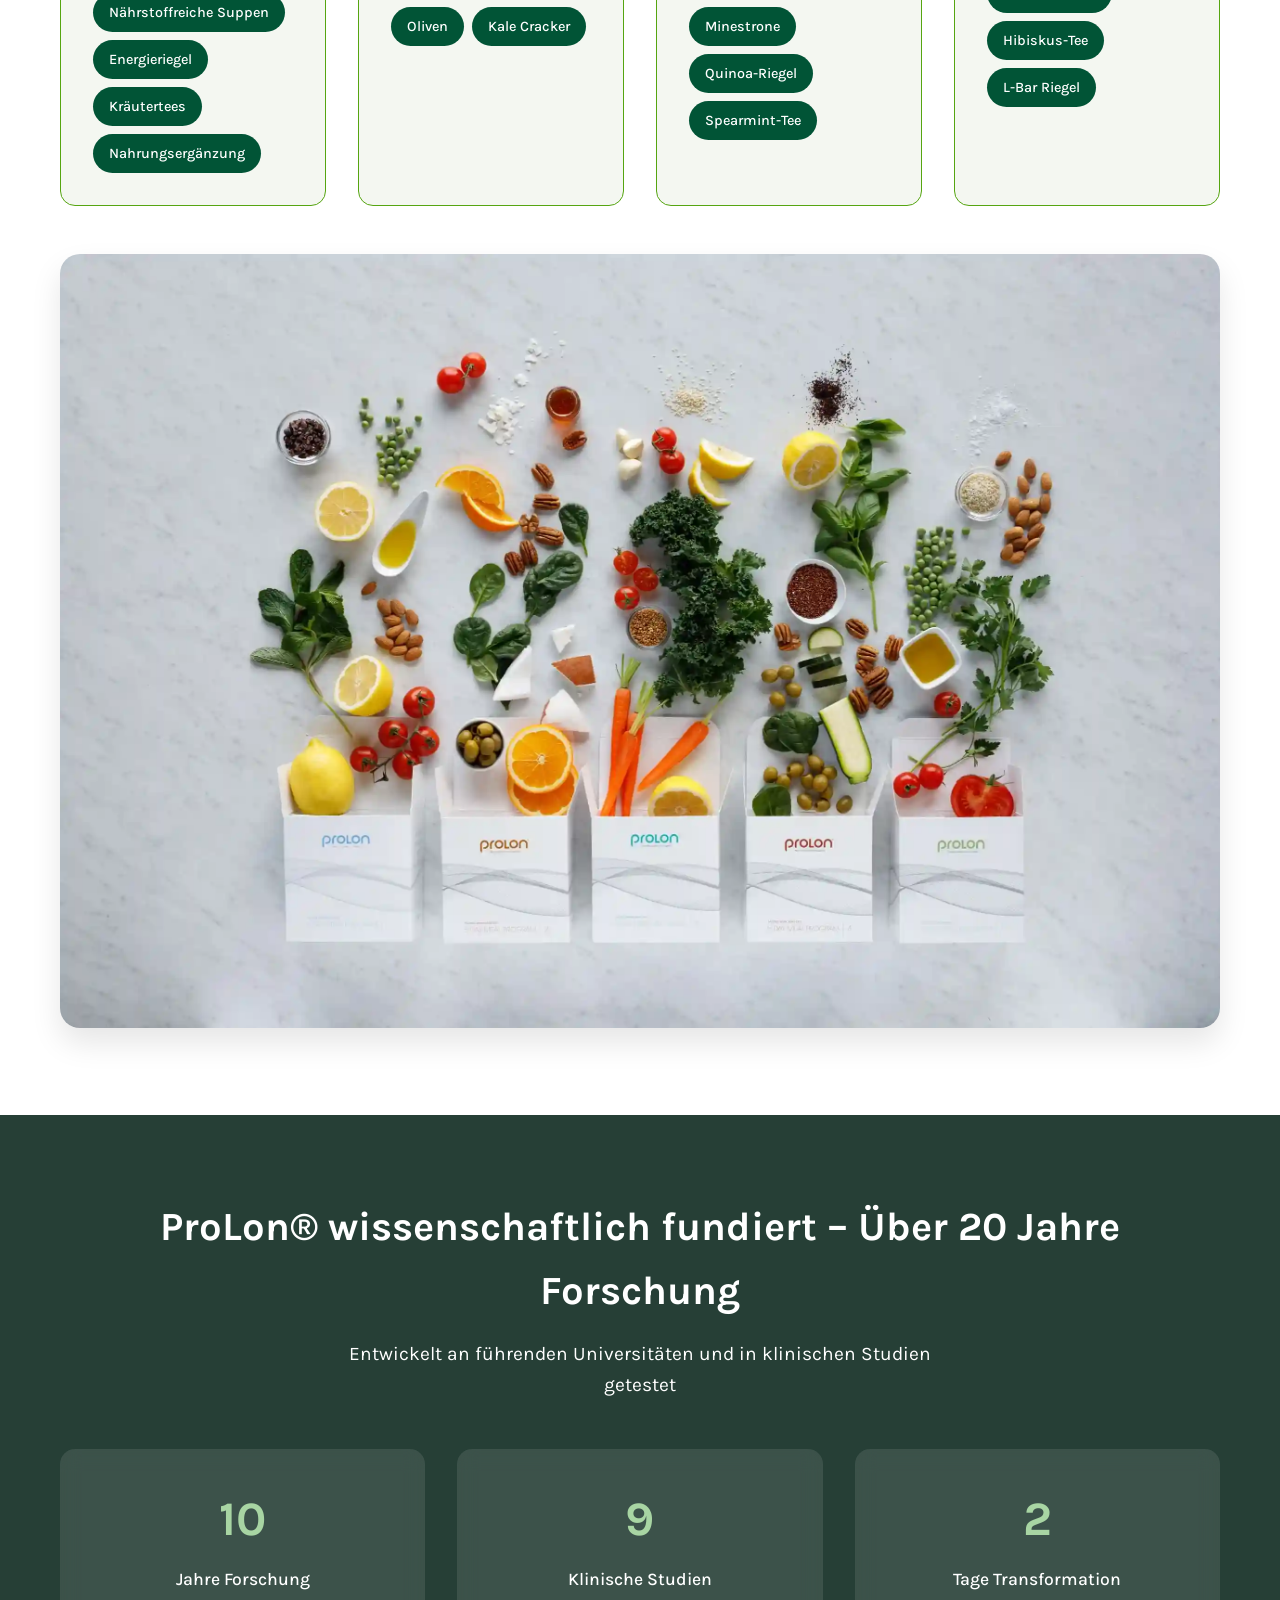
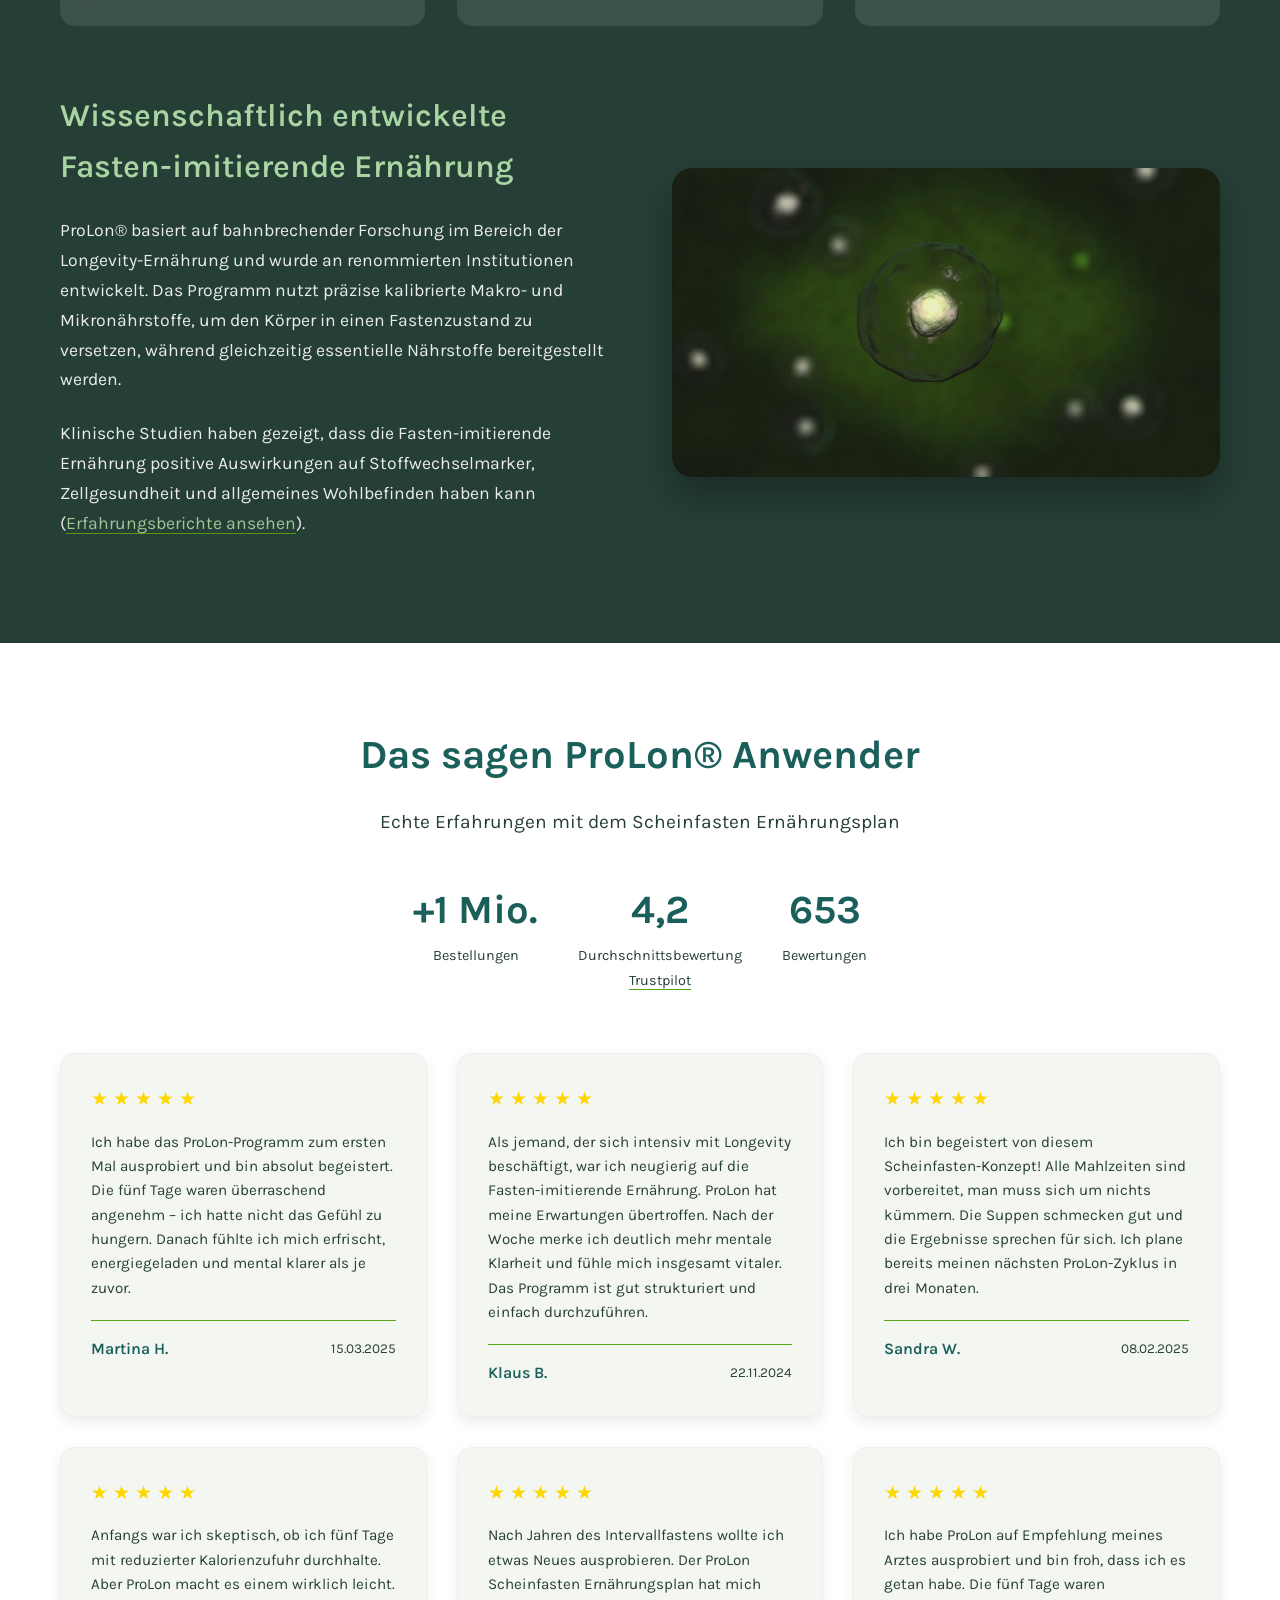
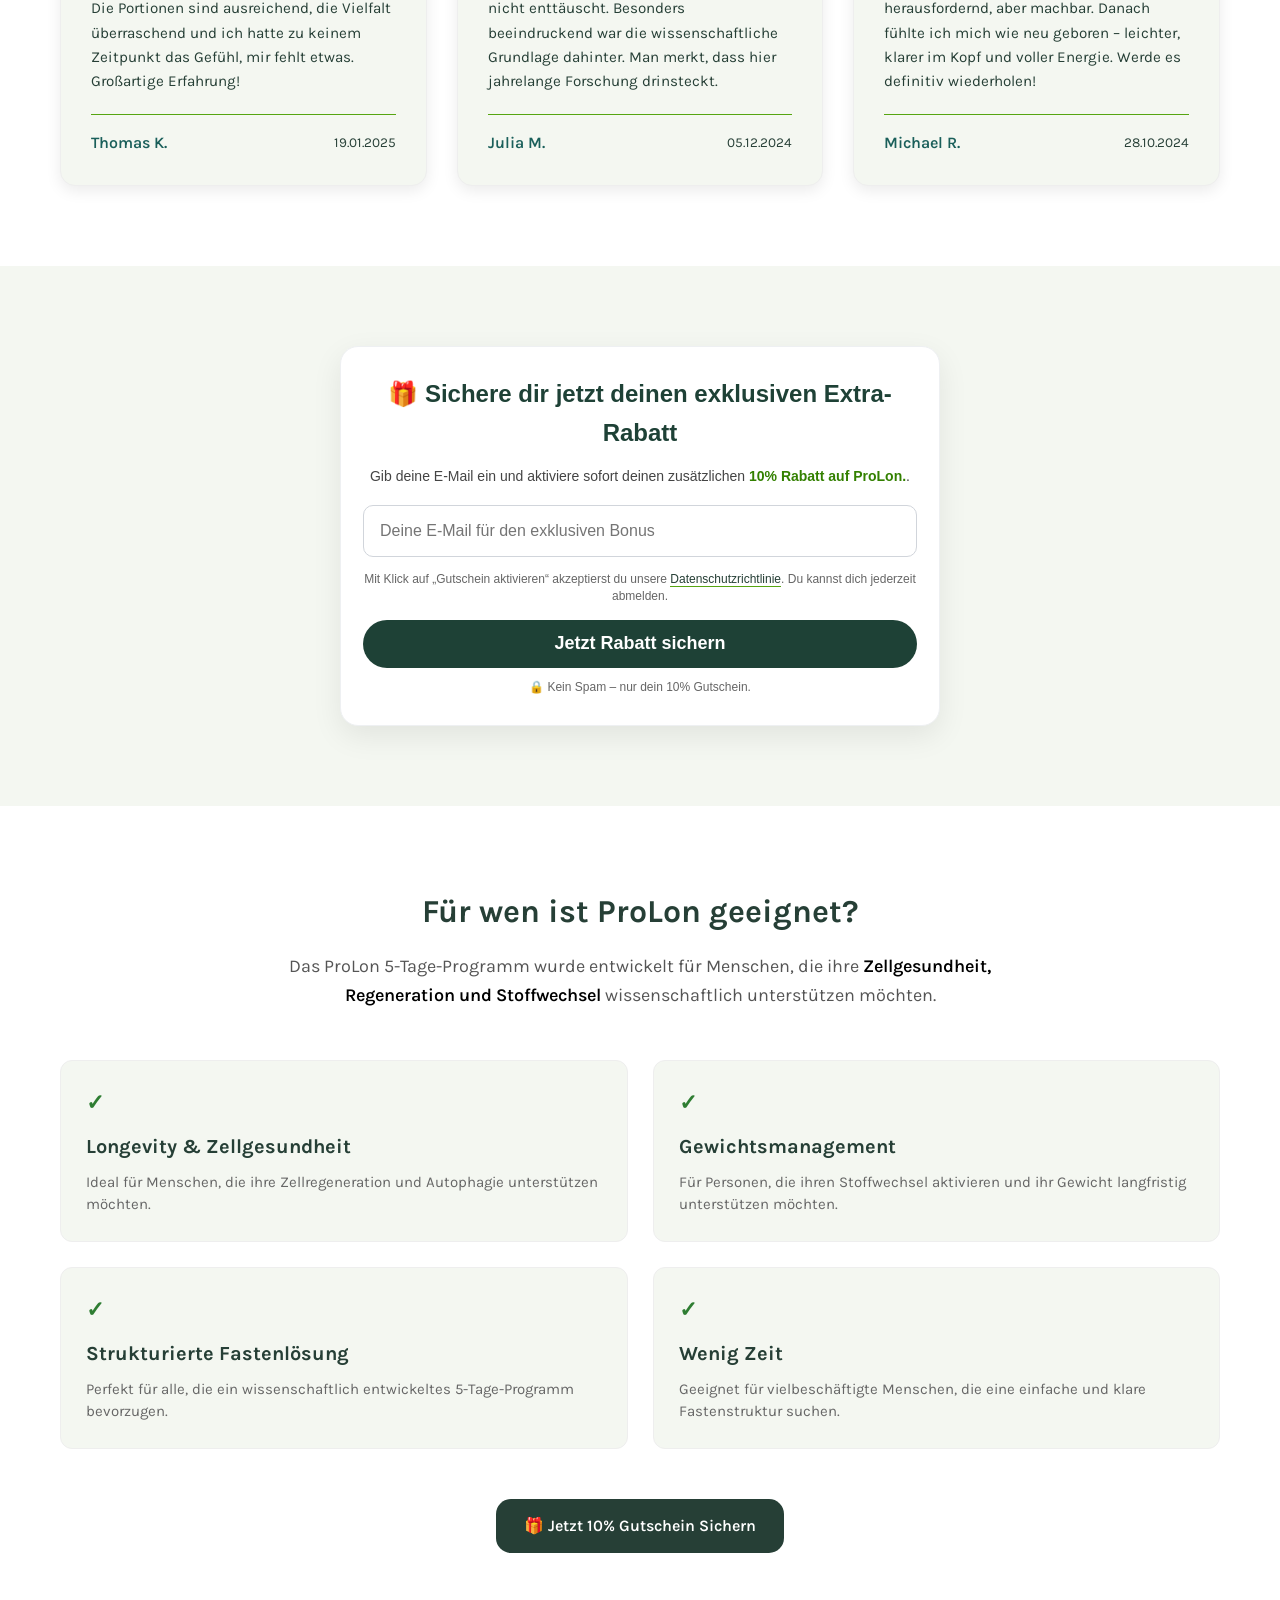
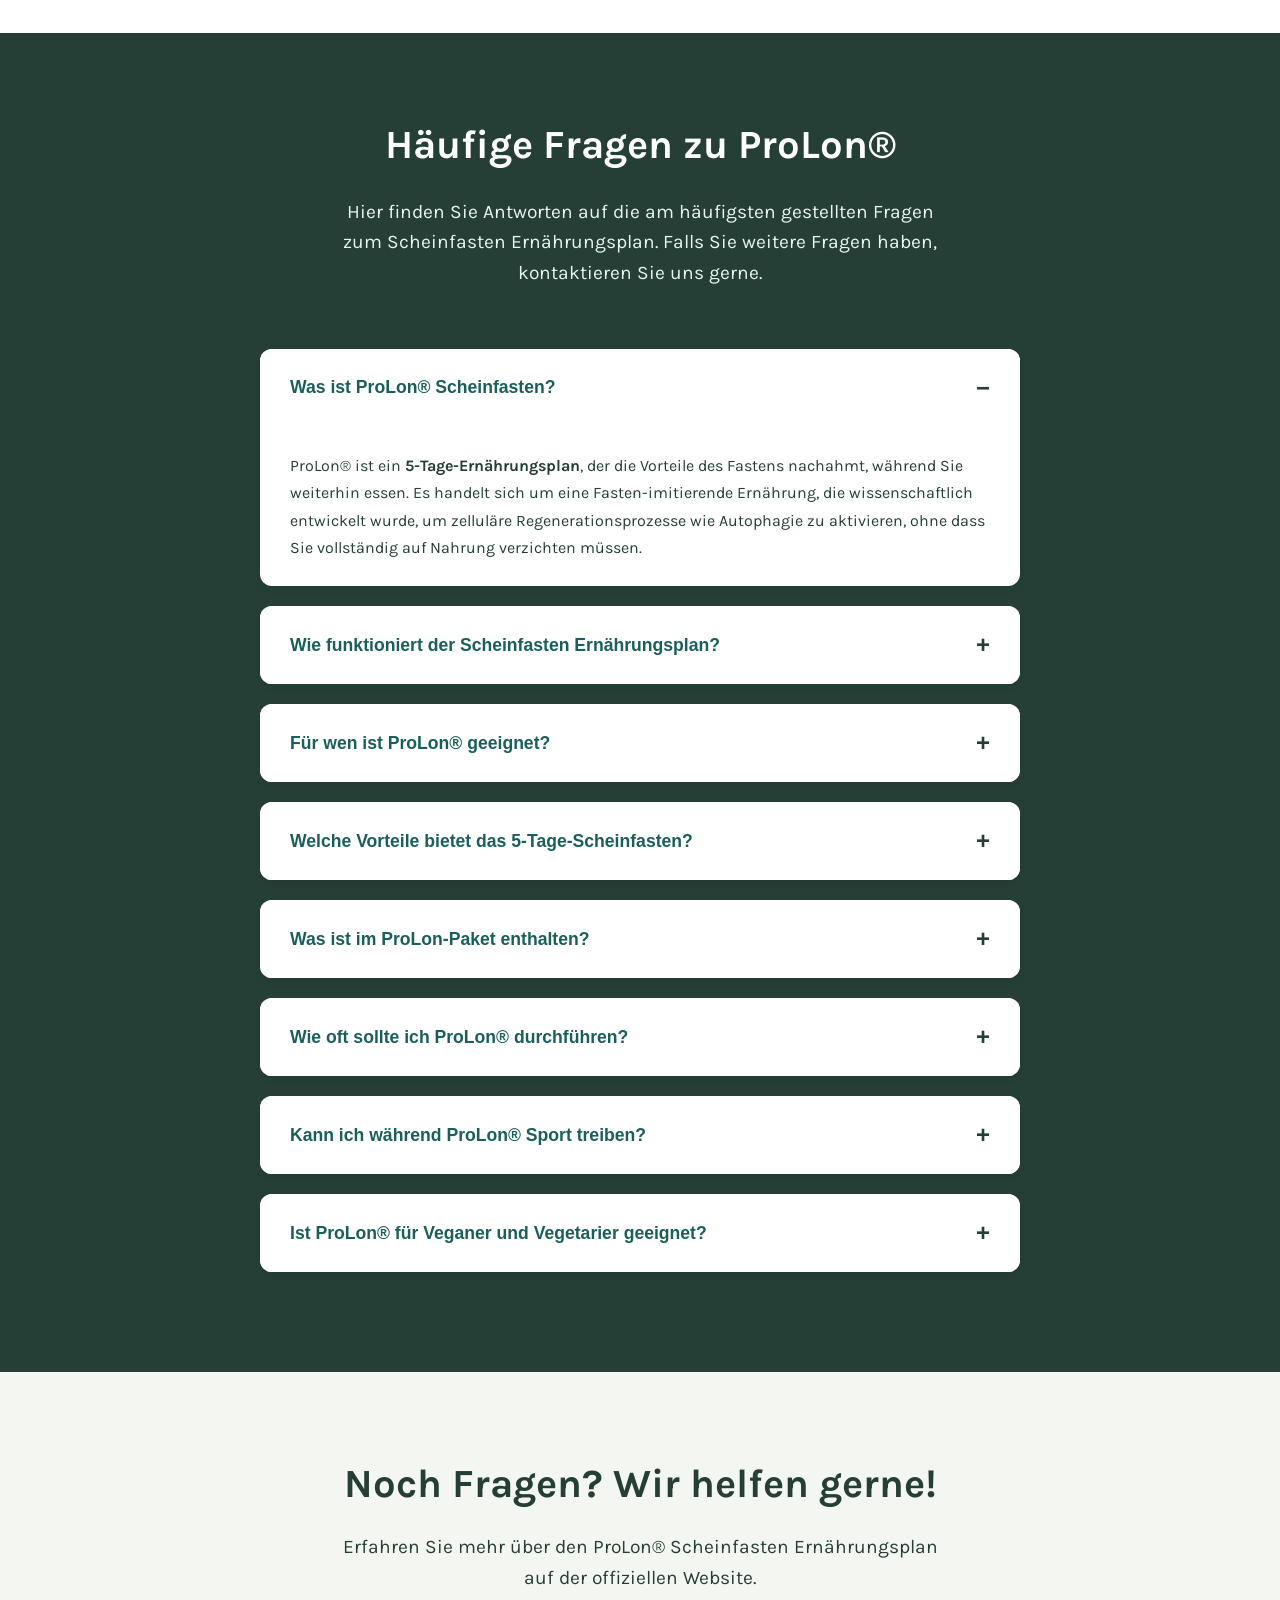
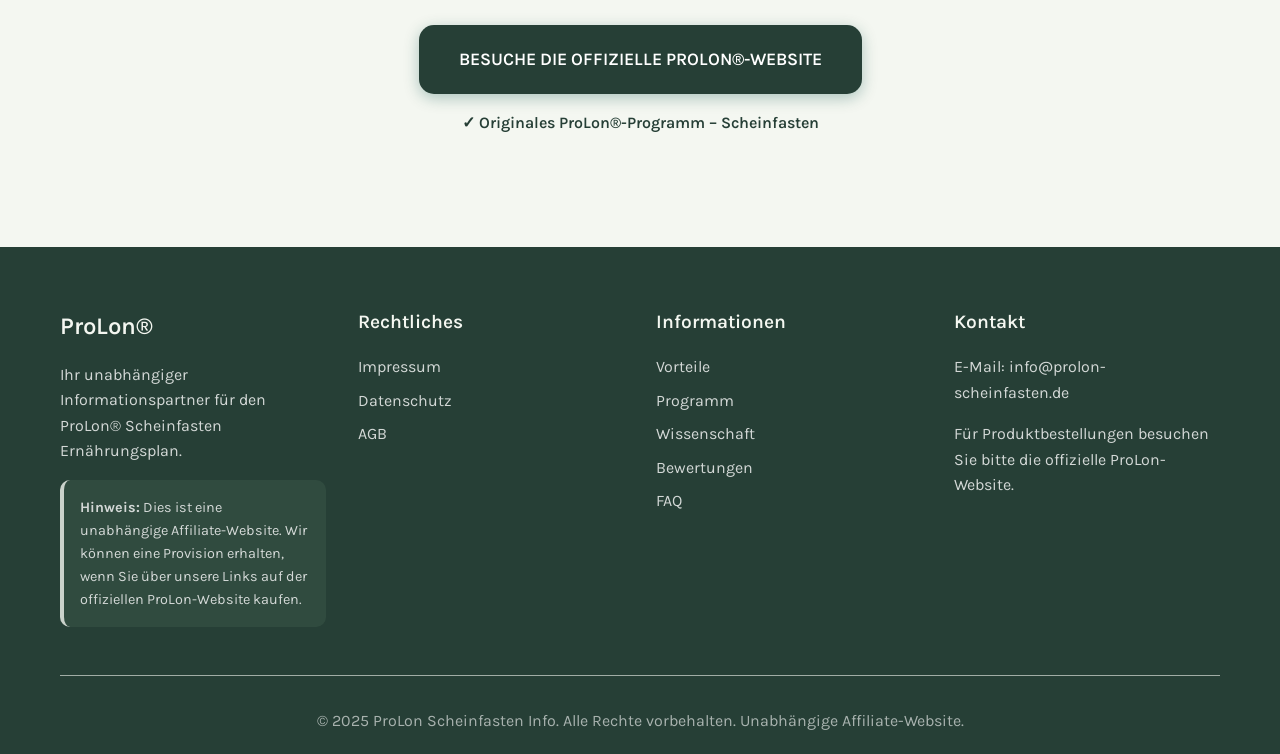
==== commit ece8fd08: "Add files via upload" ====
--- a/index.html
+++ b/index.html
@@ -192,6 +192,24 @@
 }
 </script>	
 
+<!-- Meta Pixel Code -->
+<script>
+!function(f,b,e,v,n,t,s)
+{if(f.fbq)return;n=f.fbq=function(){n.callMethod?
+n.callMethod.apply(n,arguments):n.queue.push(arguments)};
+if(!f._fbq)f._fbq=n;n.push=n;n.loaded=!0;n.version='2.0';
+n.queue=[];t=b.createElement(e);t.async=!0;
+t.src=v;s=b.getElementsByTagName(e)[0];
+s.parentNode.insertBefore(t,s)}(window, document,'script',
+'https://connect.facebook.net/en_US/fbevents.js');
+fbq('init', '35666785042967214');
+fbq('track', 'PageView');
+</script>
+<noscript><img height="1" width="1" style="display:none"
+src="https://www.facebook.com/tr?id=35666785042967214&ev=PageView&noscript=1"
+/></noscript>
+<!-- End Meta Pixel Code -->
+
 </head>
 <body>
     <!-- Header -->
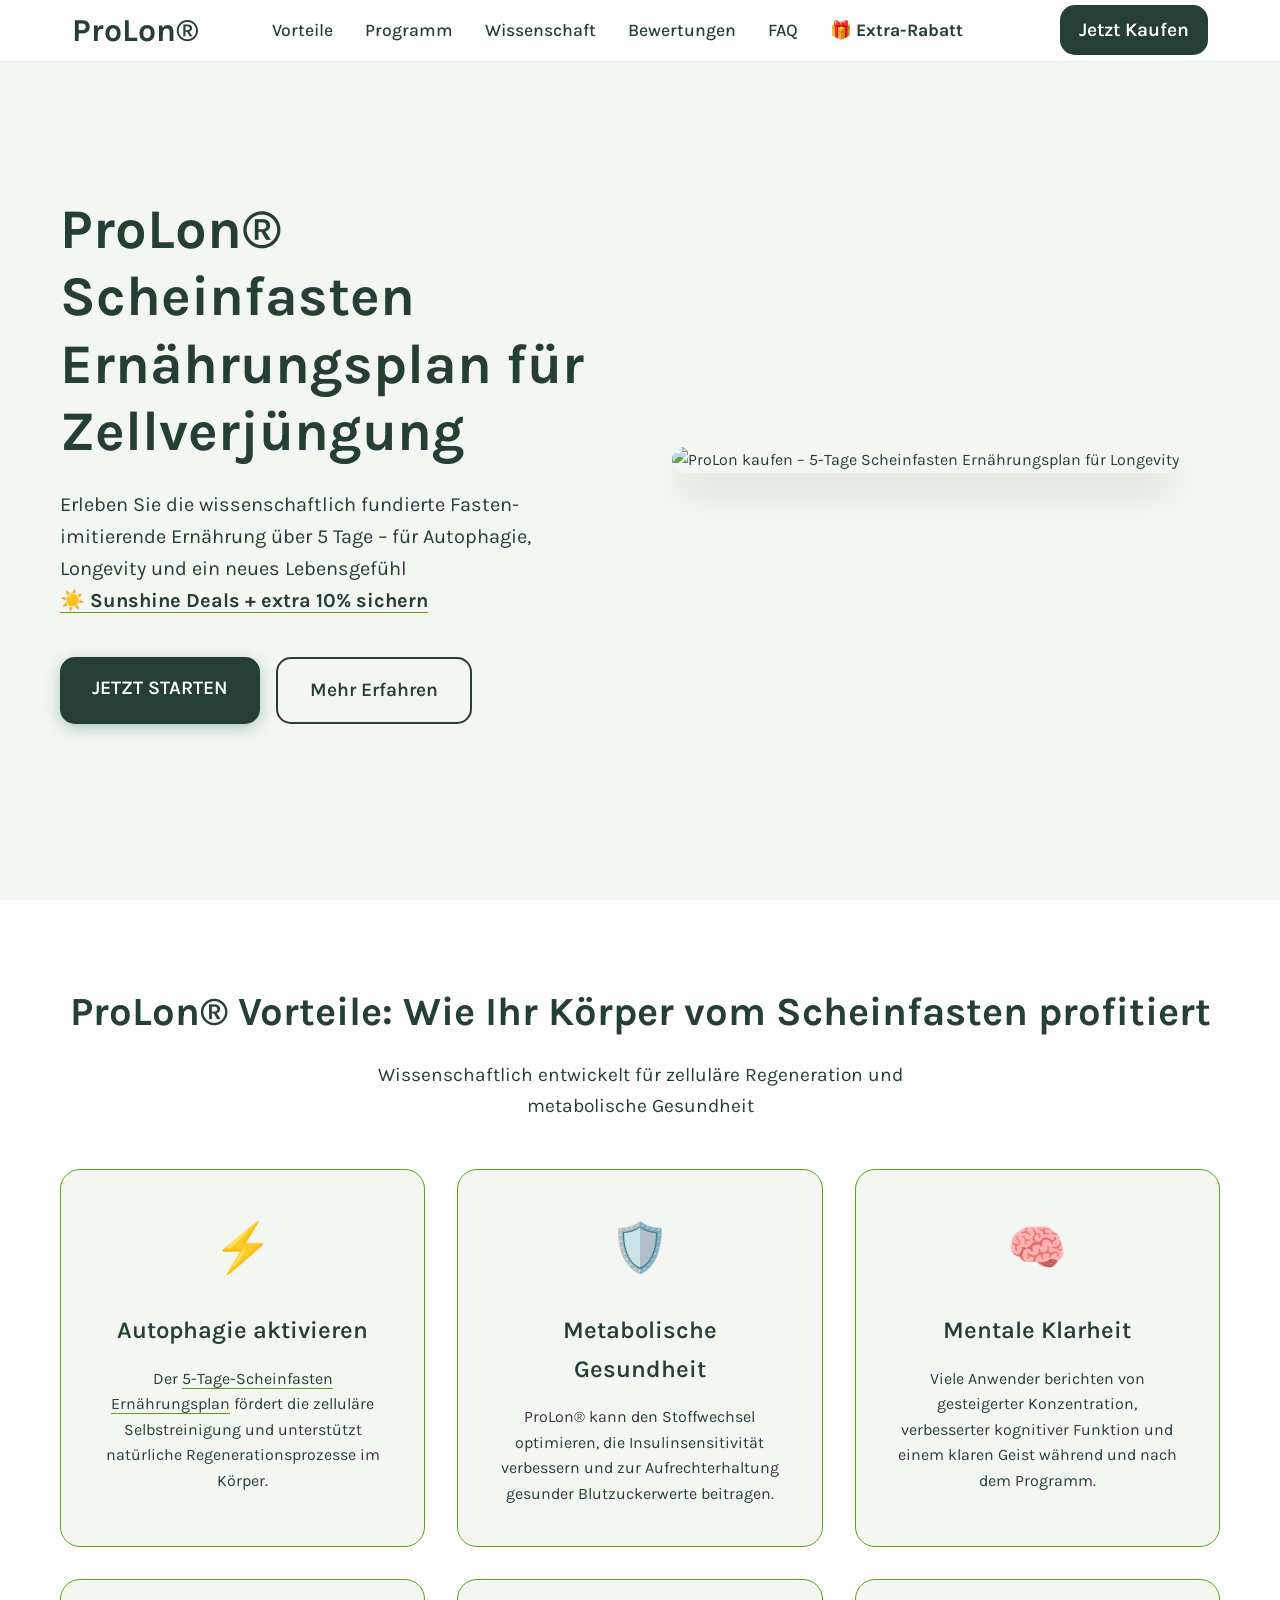
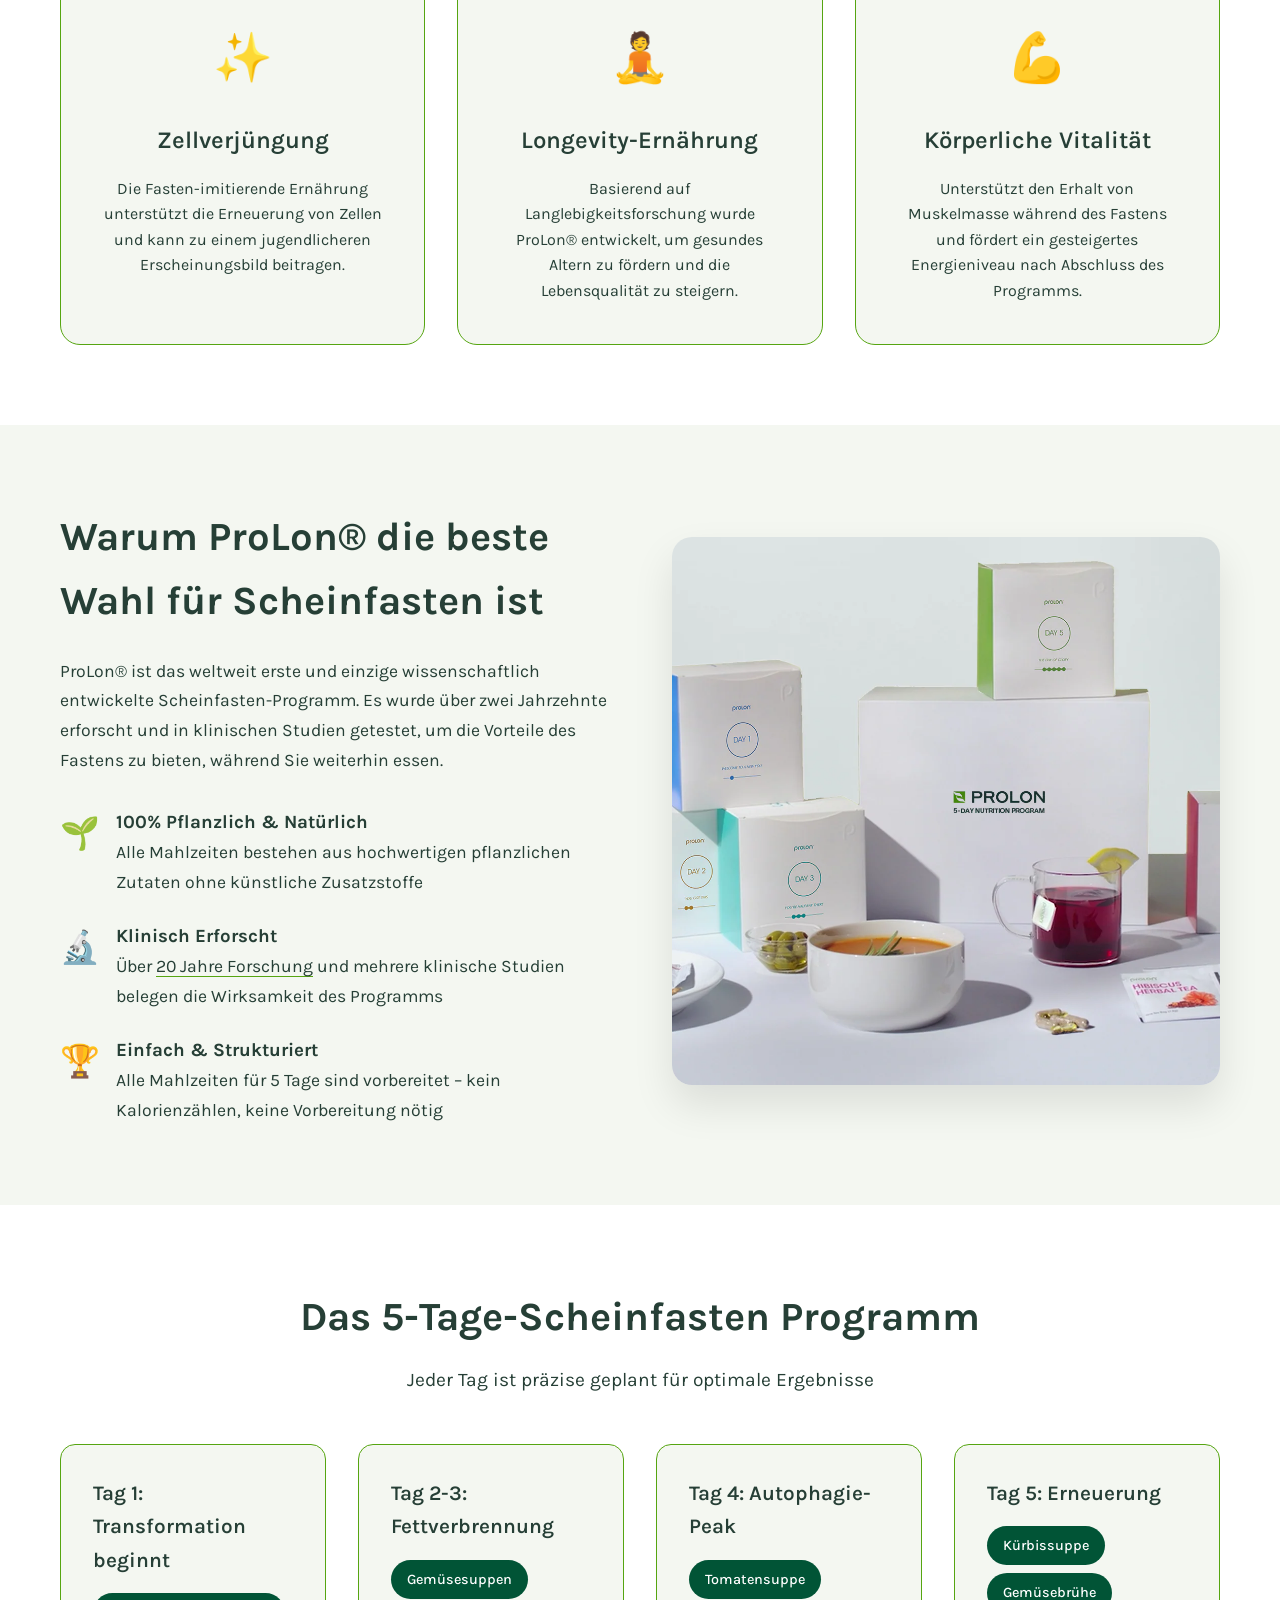
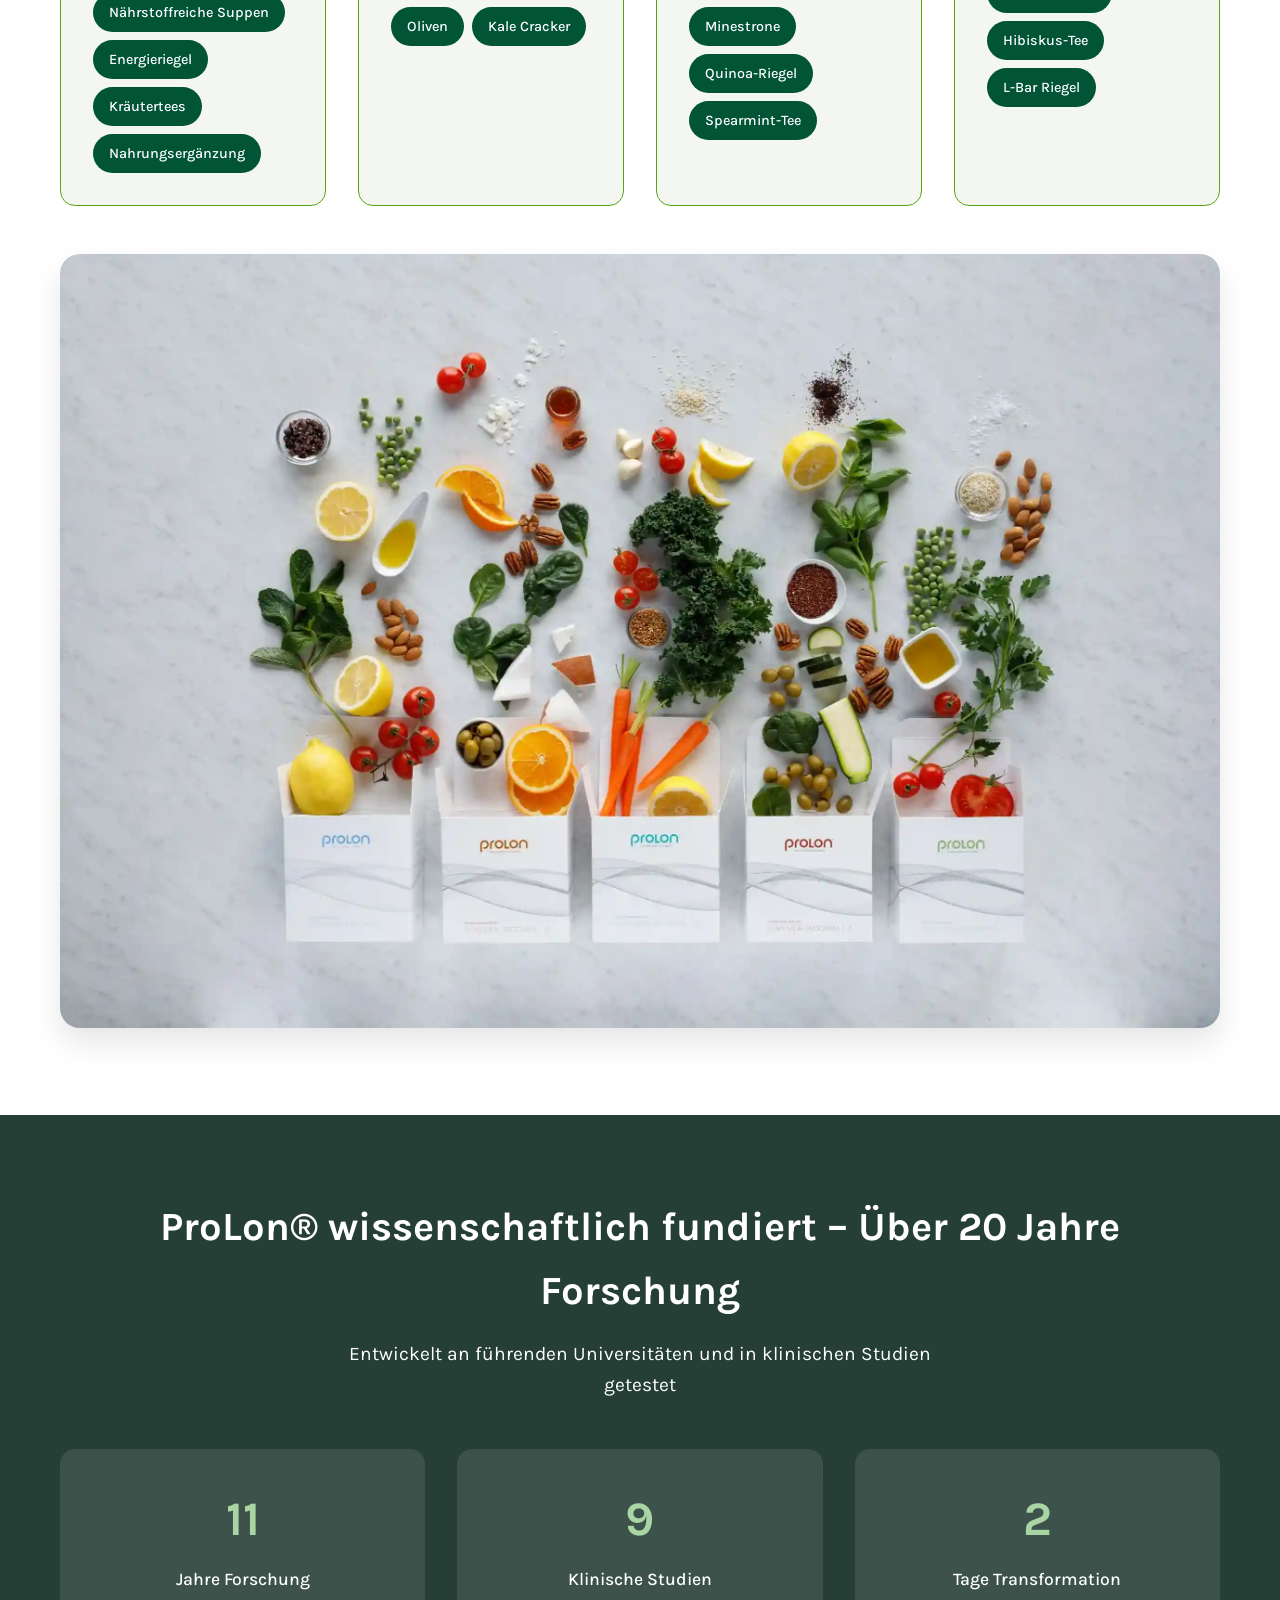
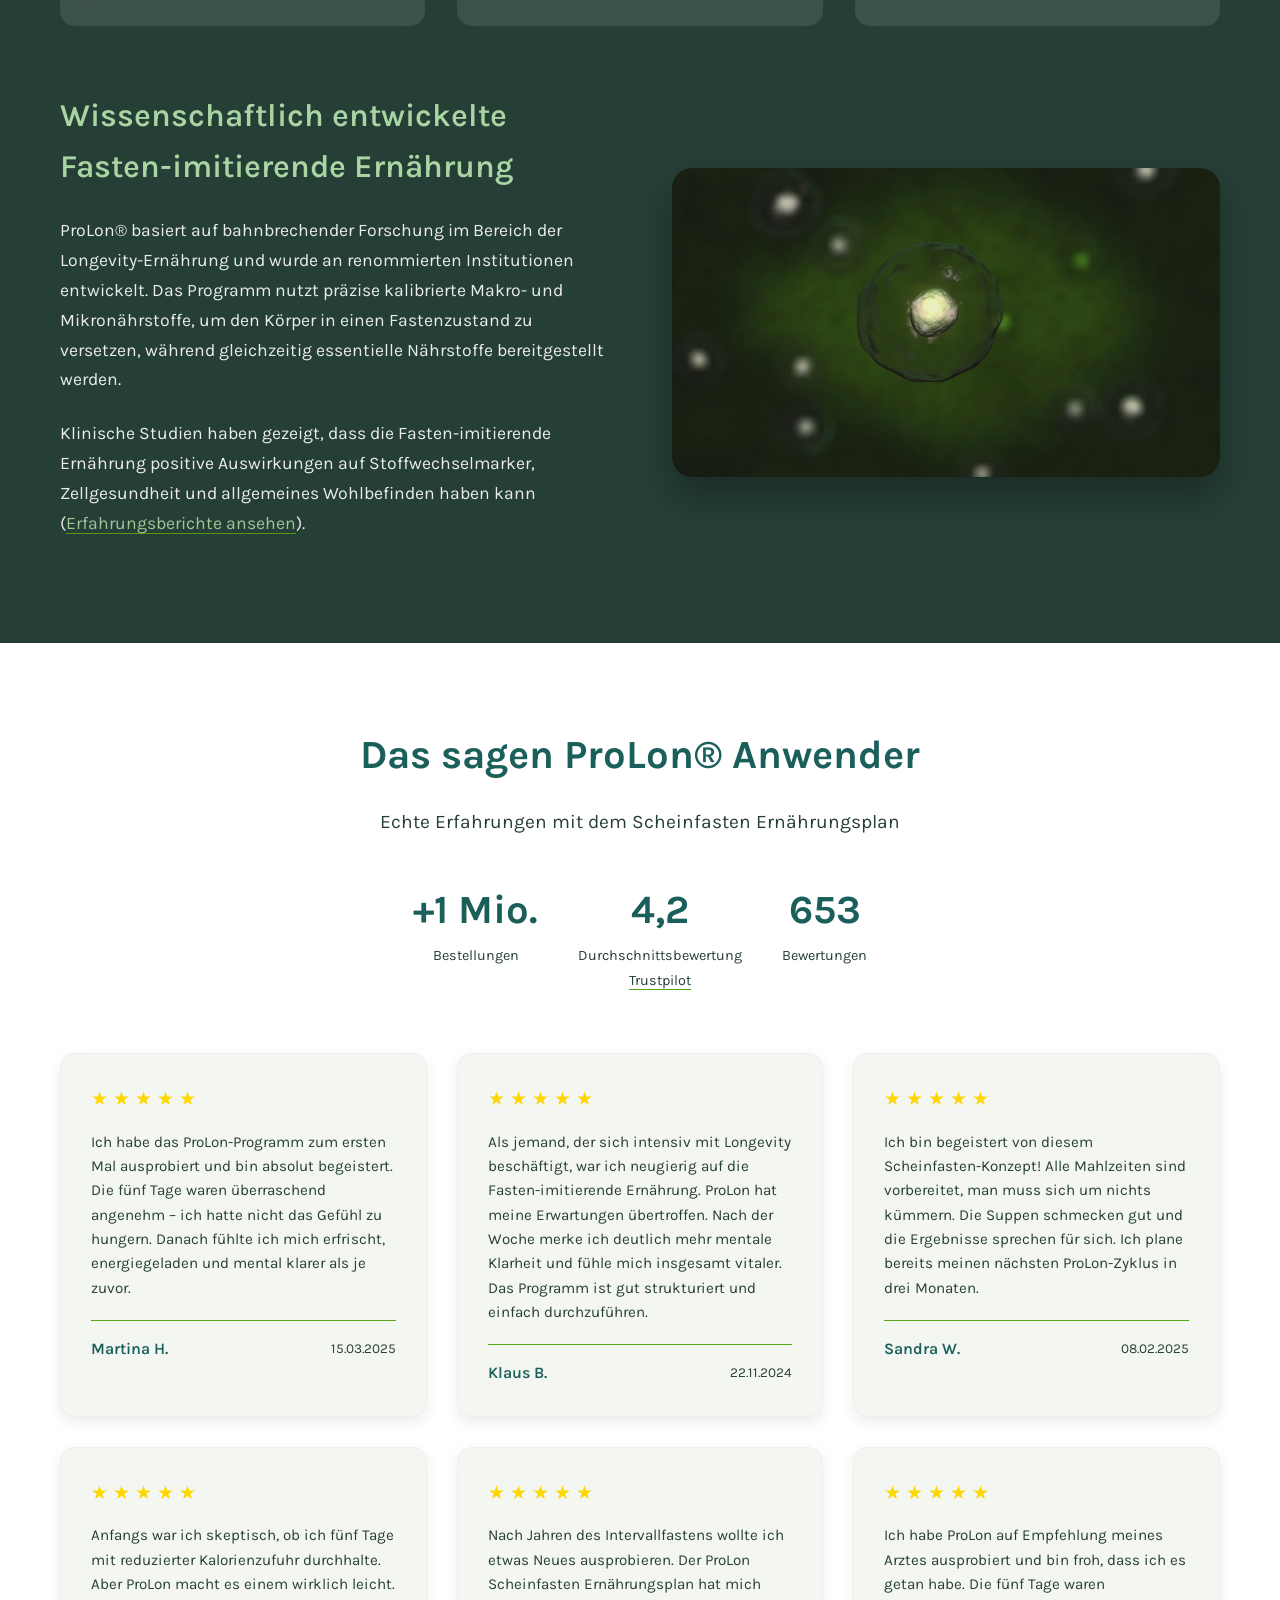
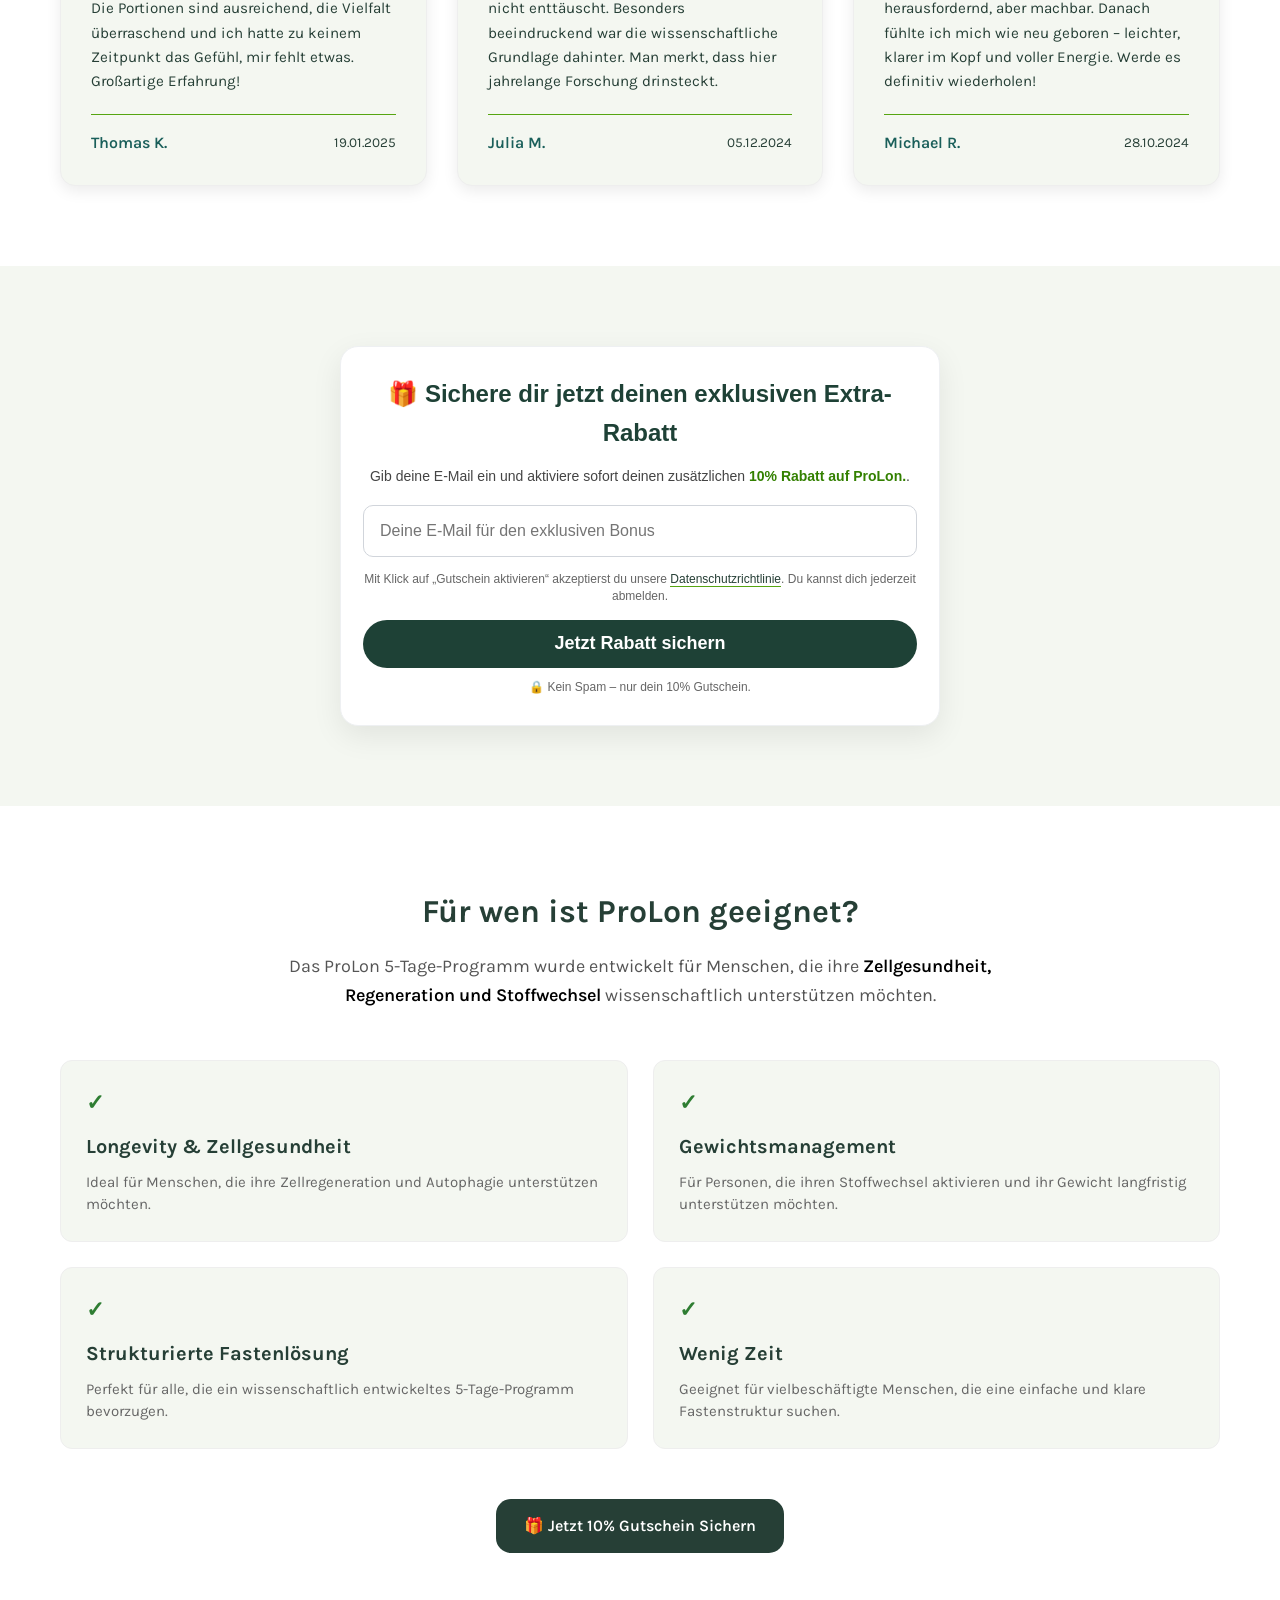
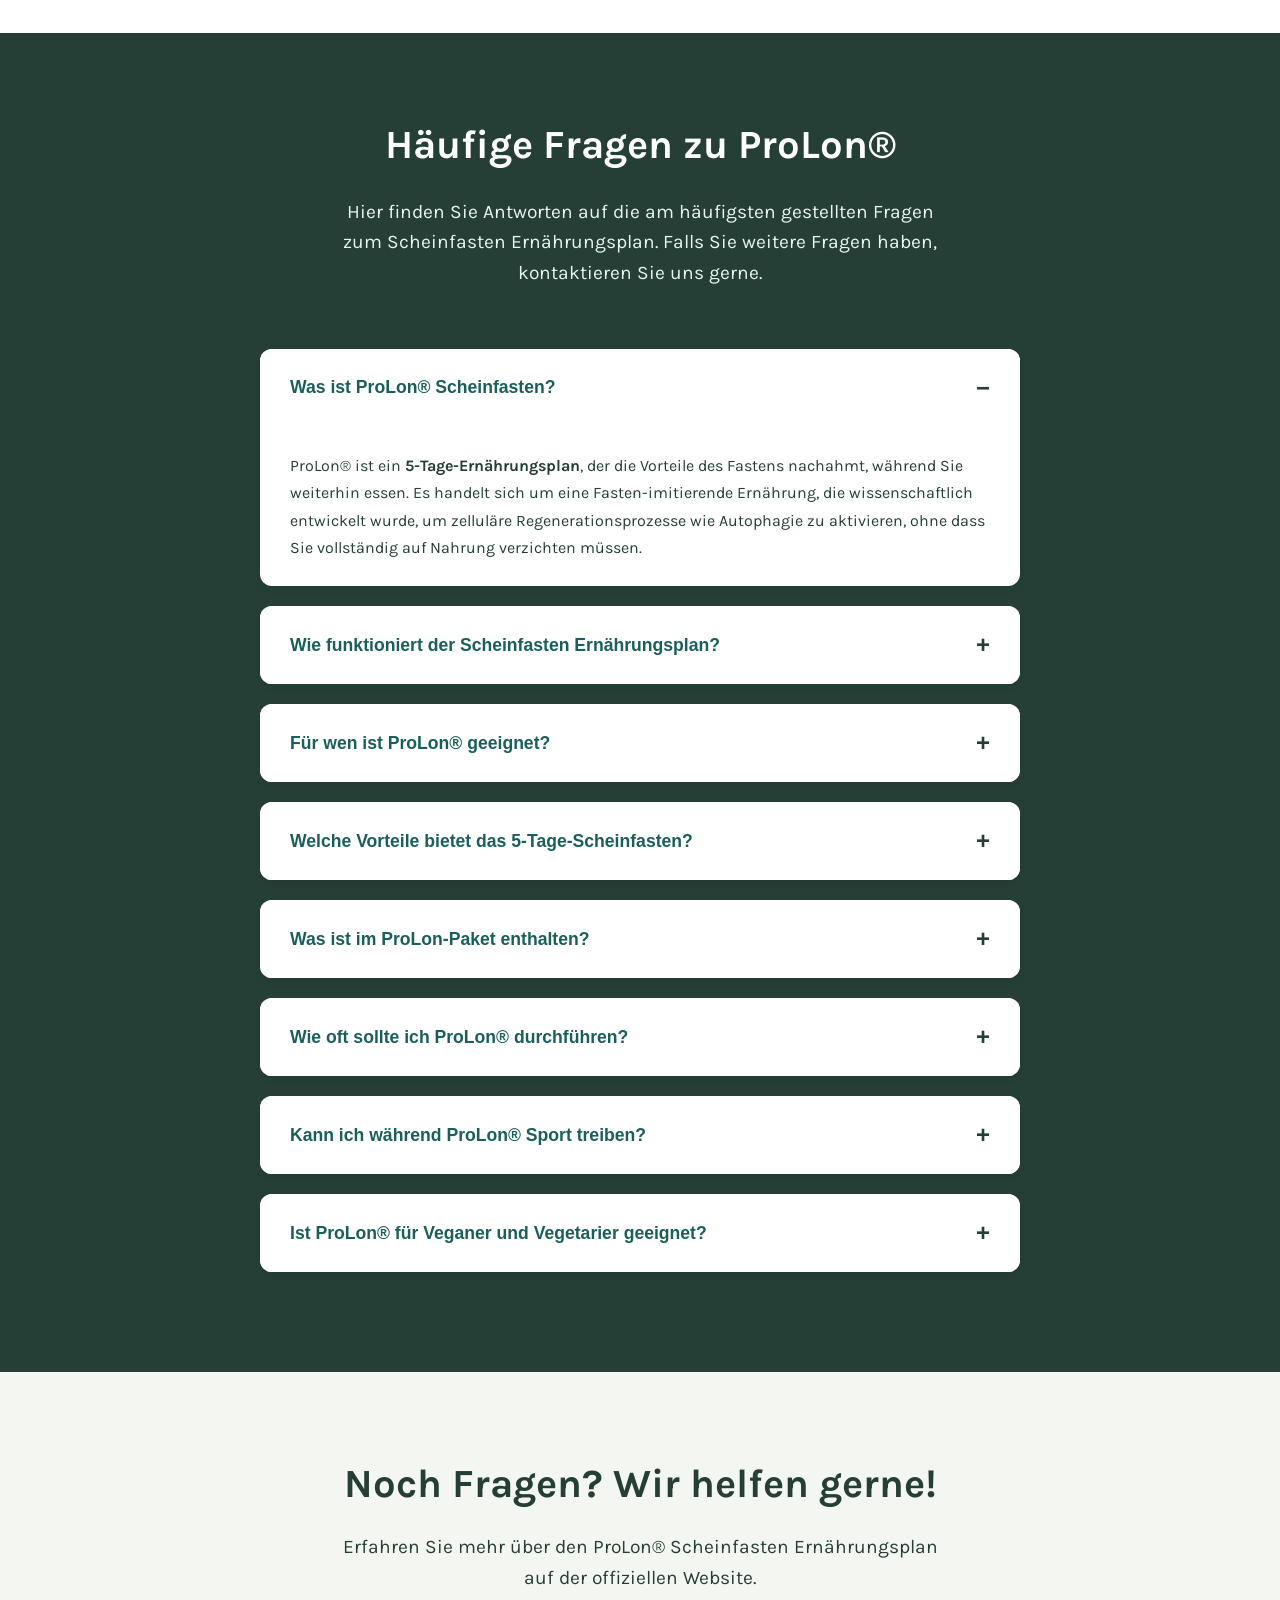
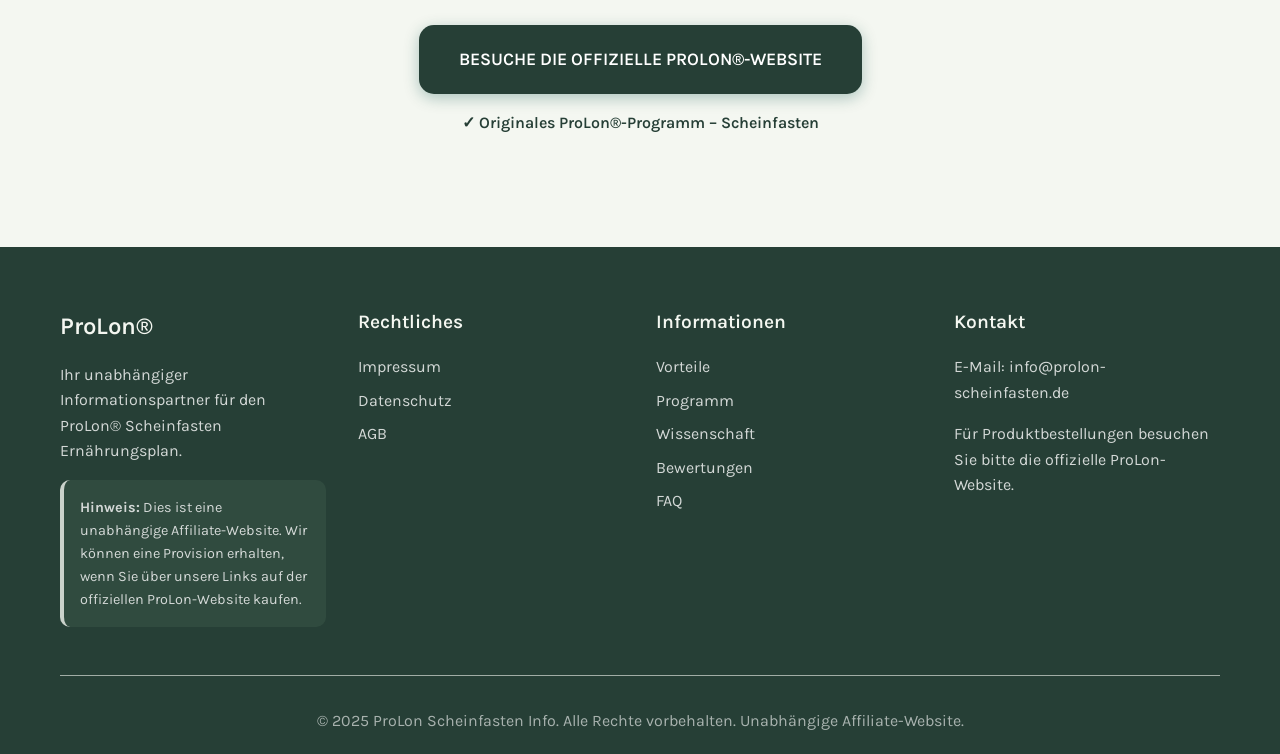
==== commit 6a382d22: "Add files via upload" ====
--- a/index.html
+++ b/index.html
@@ -604,7 +604,7 @@
   Du kannst dich jederzeit abmelden.
 </div>
 
-    <button type="button" name="subscribe" class="newsletter-btn" onclick="fbq('track', 'Lead')">
+    <button type="button" name="subscribe" class="newsletter-btn">
       <span class="btn-text">Jetzt Rabatt sichern</span>
     </button>
 	<div class="newsletter-trust">
@@ -977,6 +977,8 @@
         origin: origin,
         page_path: location.pathname 
       });
+	  
+	  fbq('track', 'Lead');
 
       // Lógica de envio visual
       const btnText = btnNews.querySelector(".btn-text");
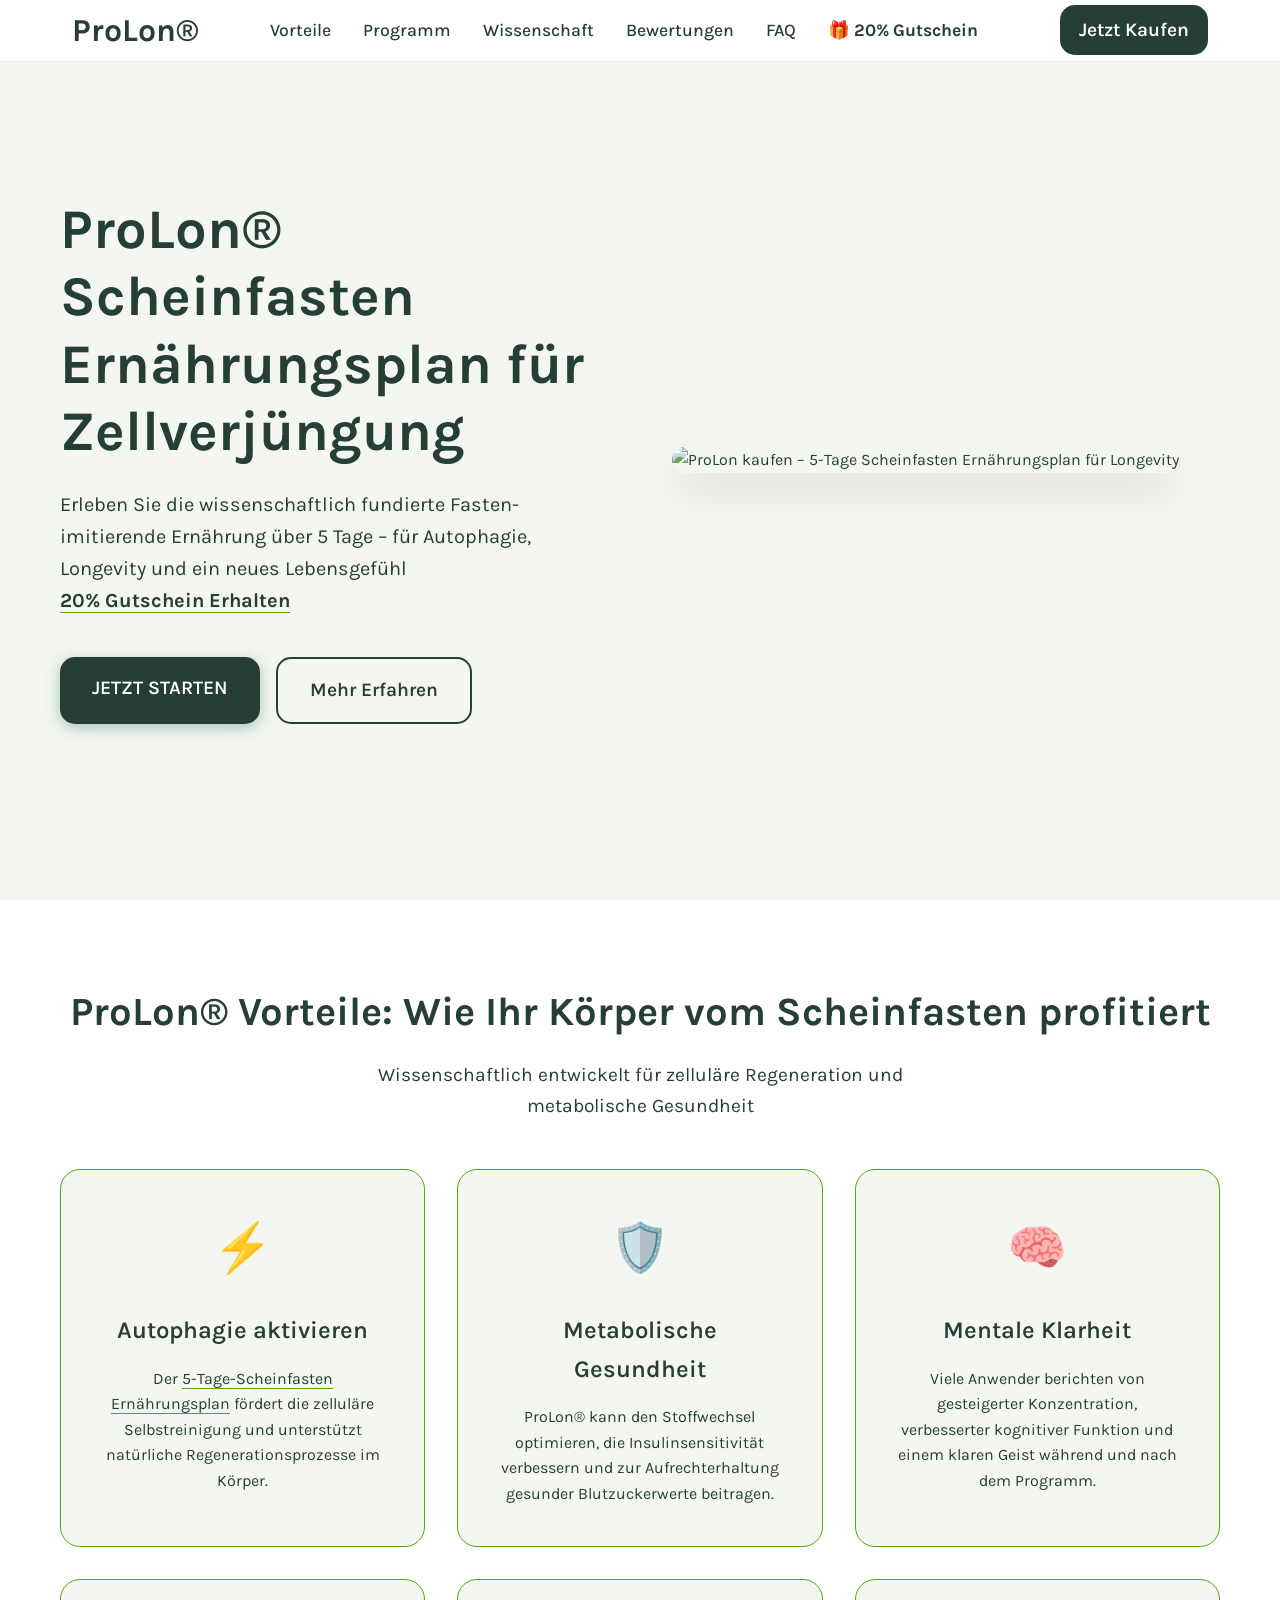
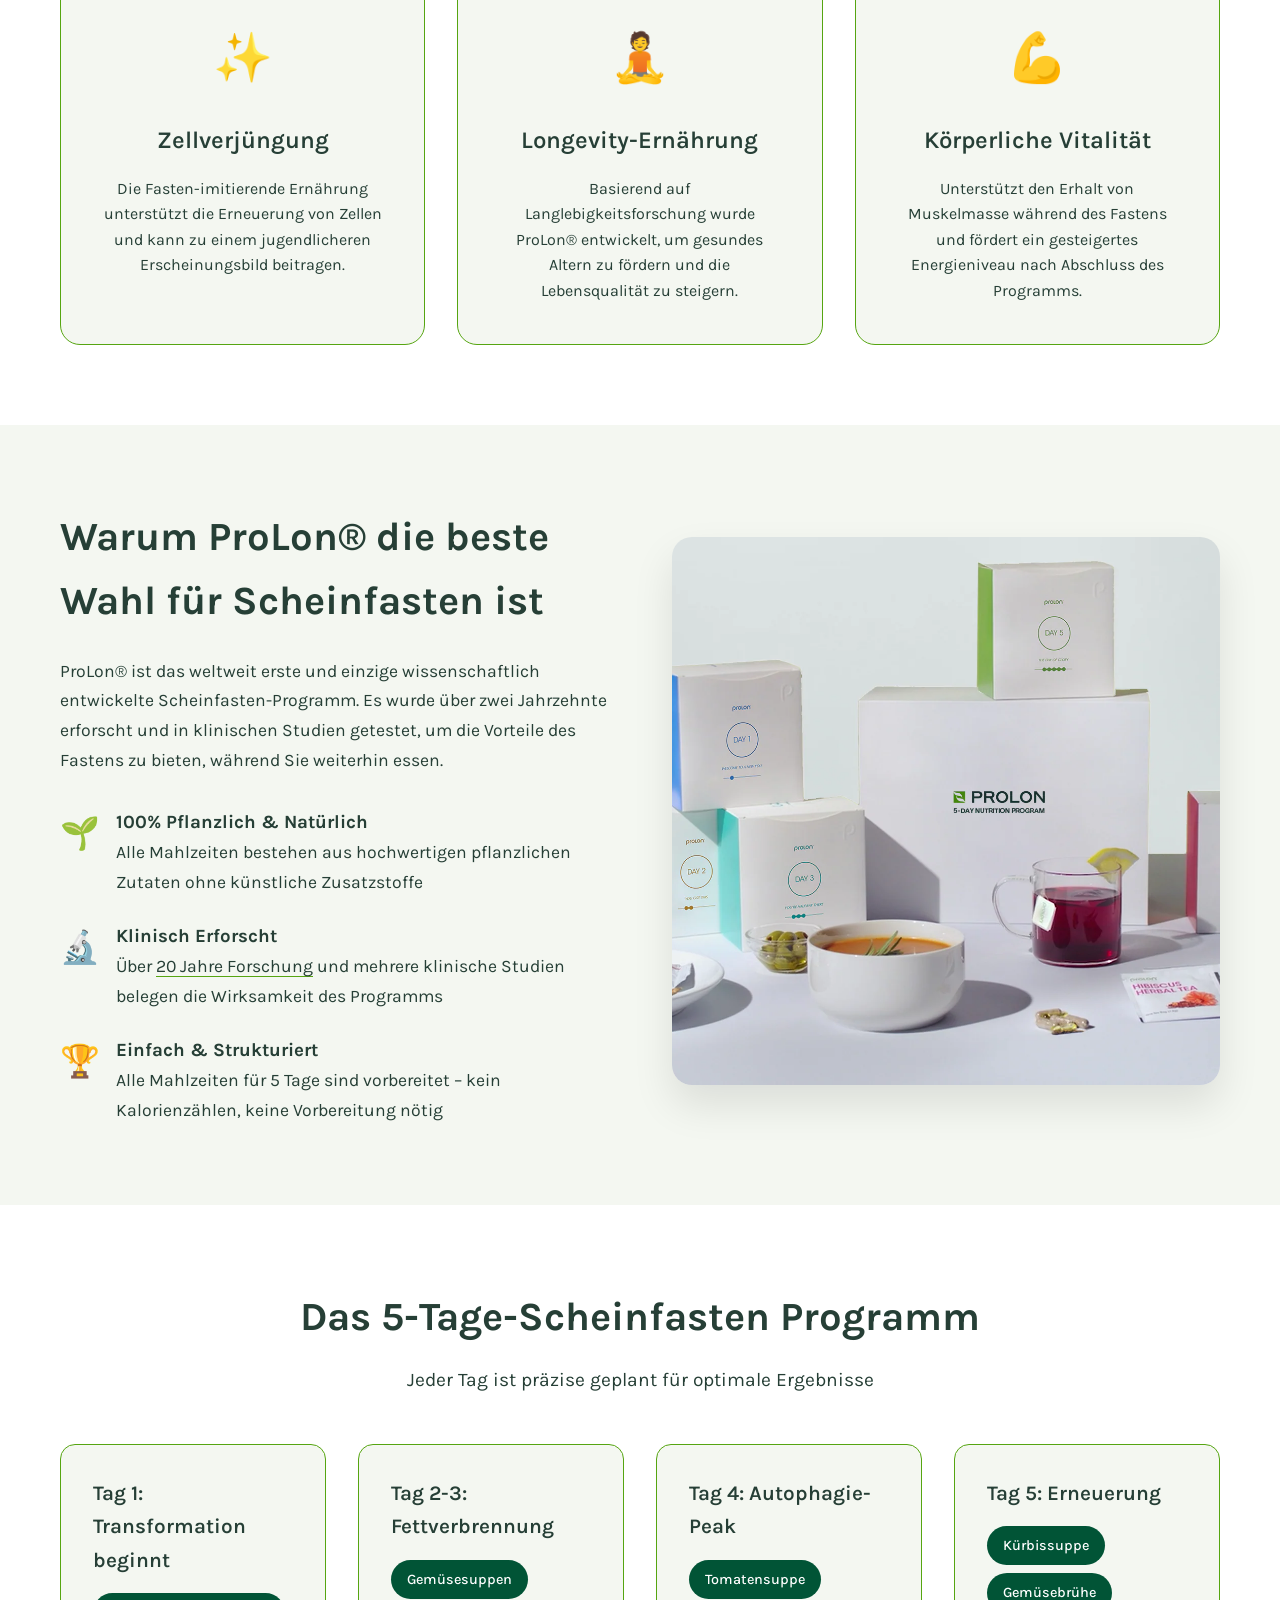
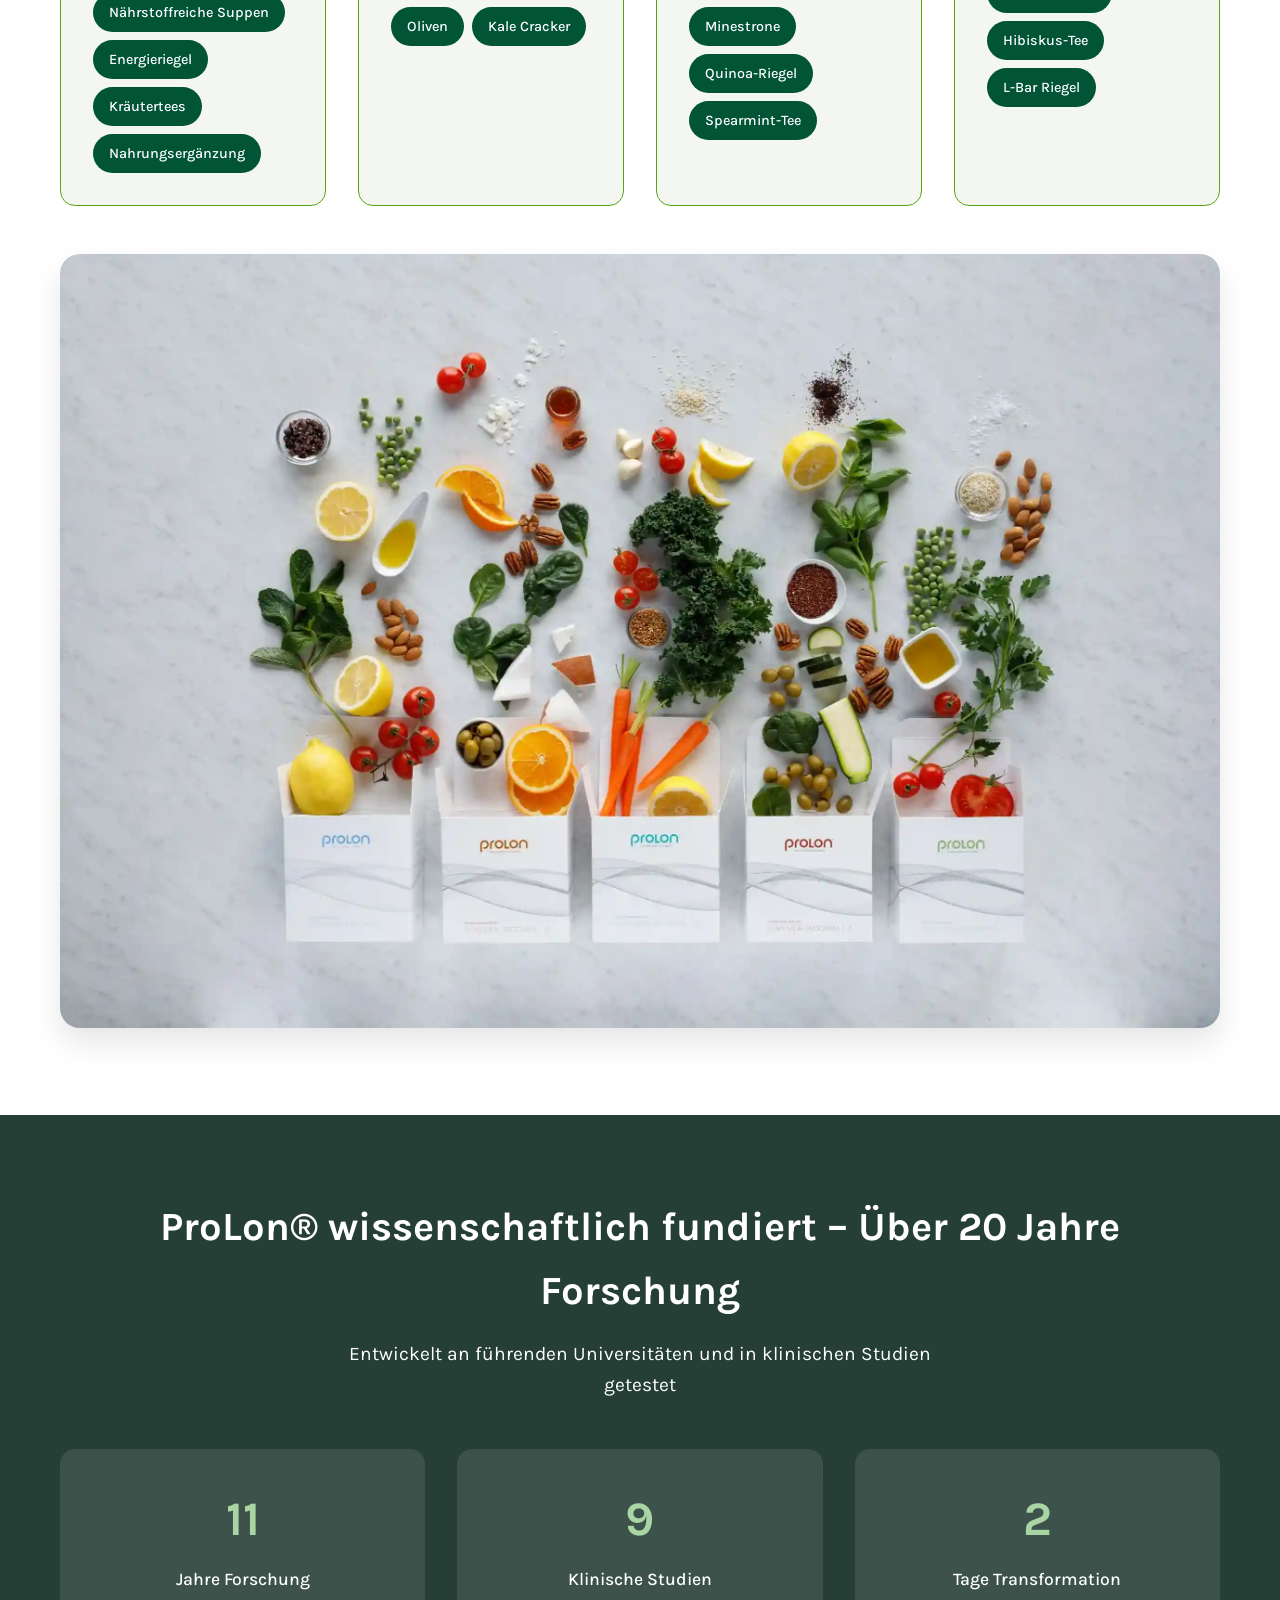
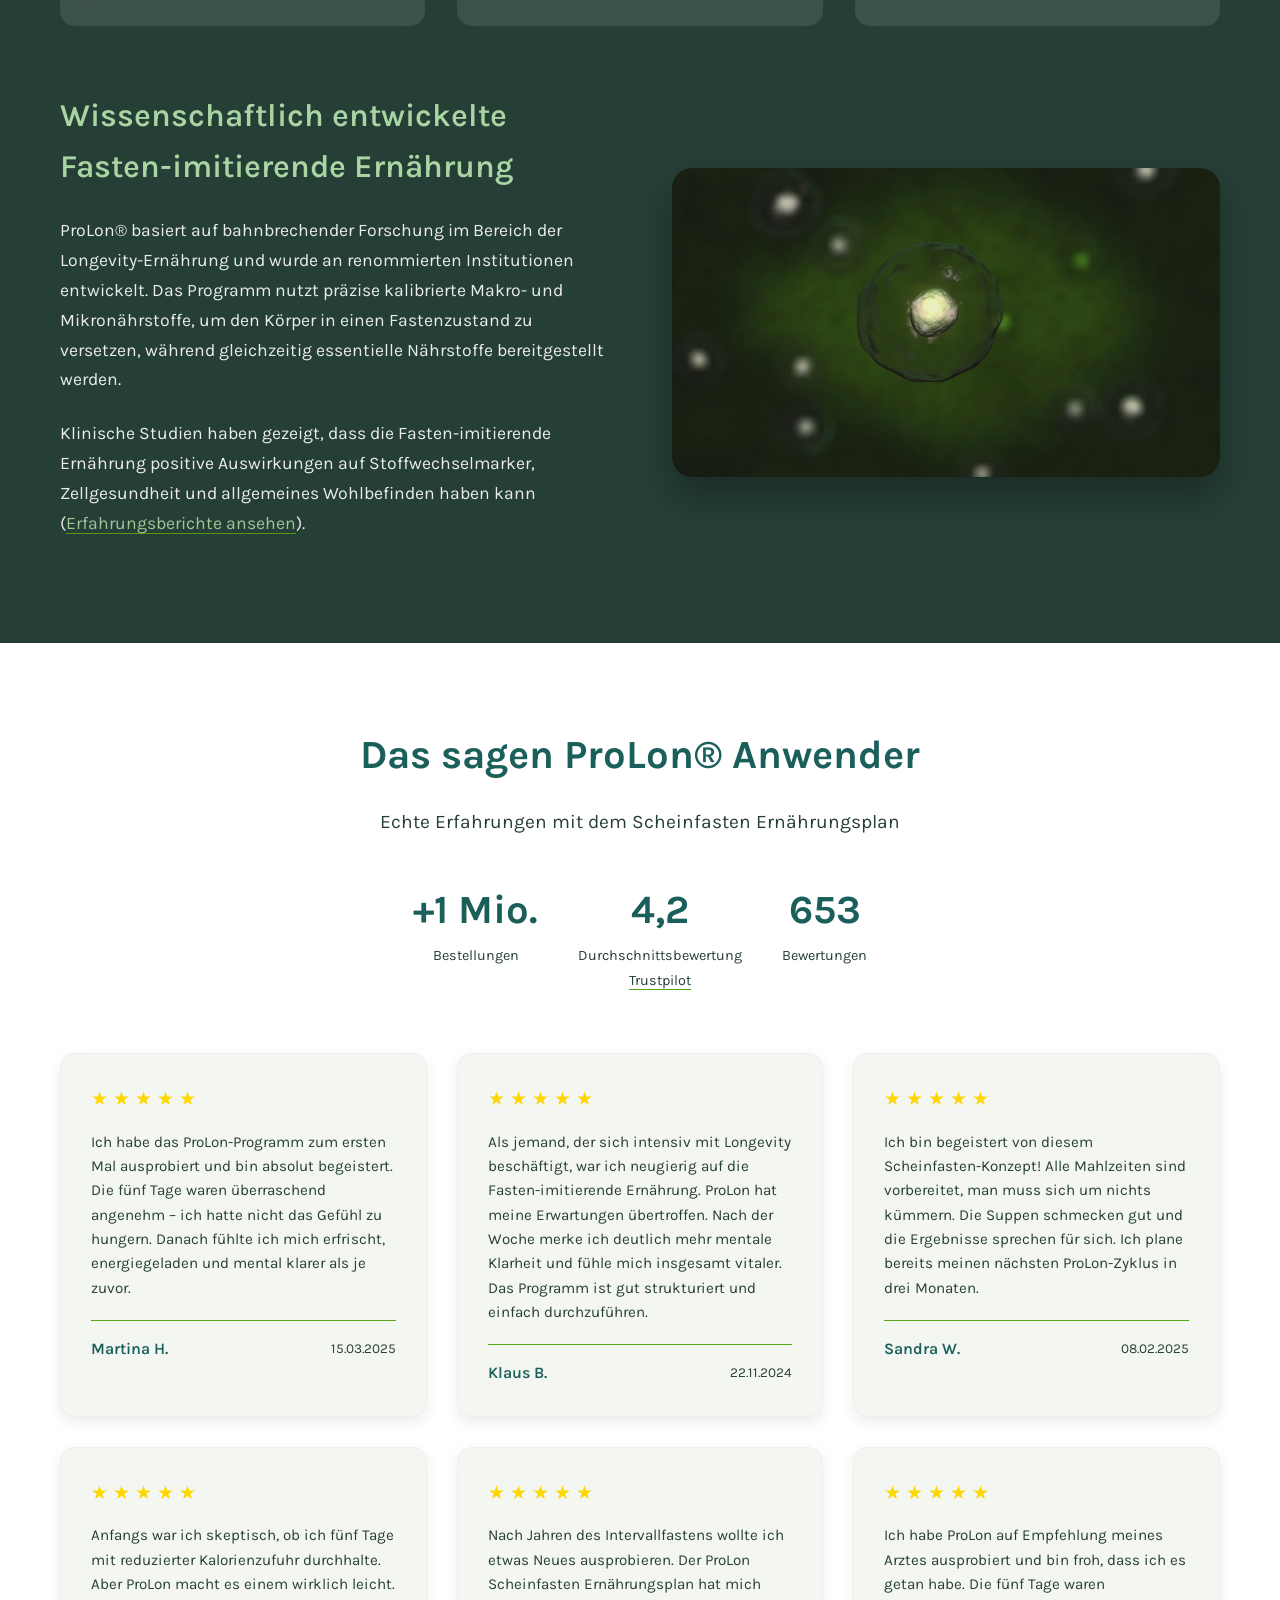
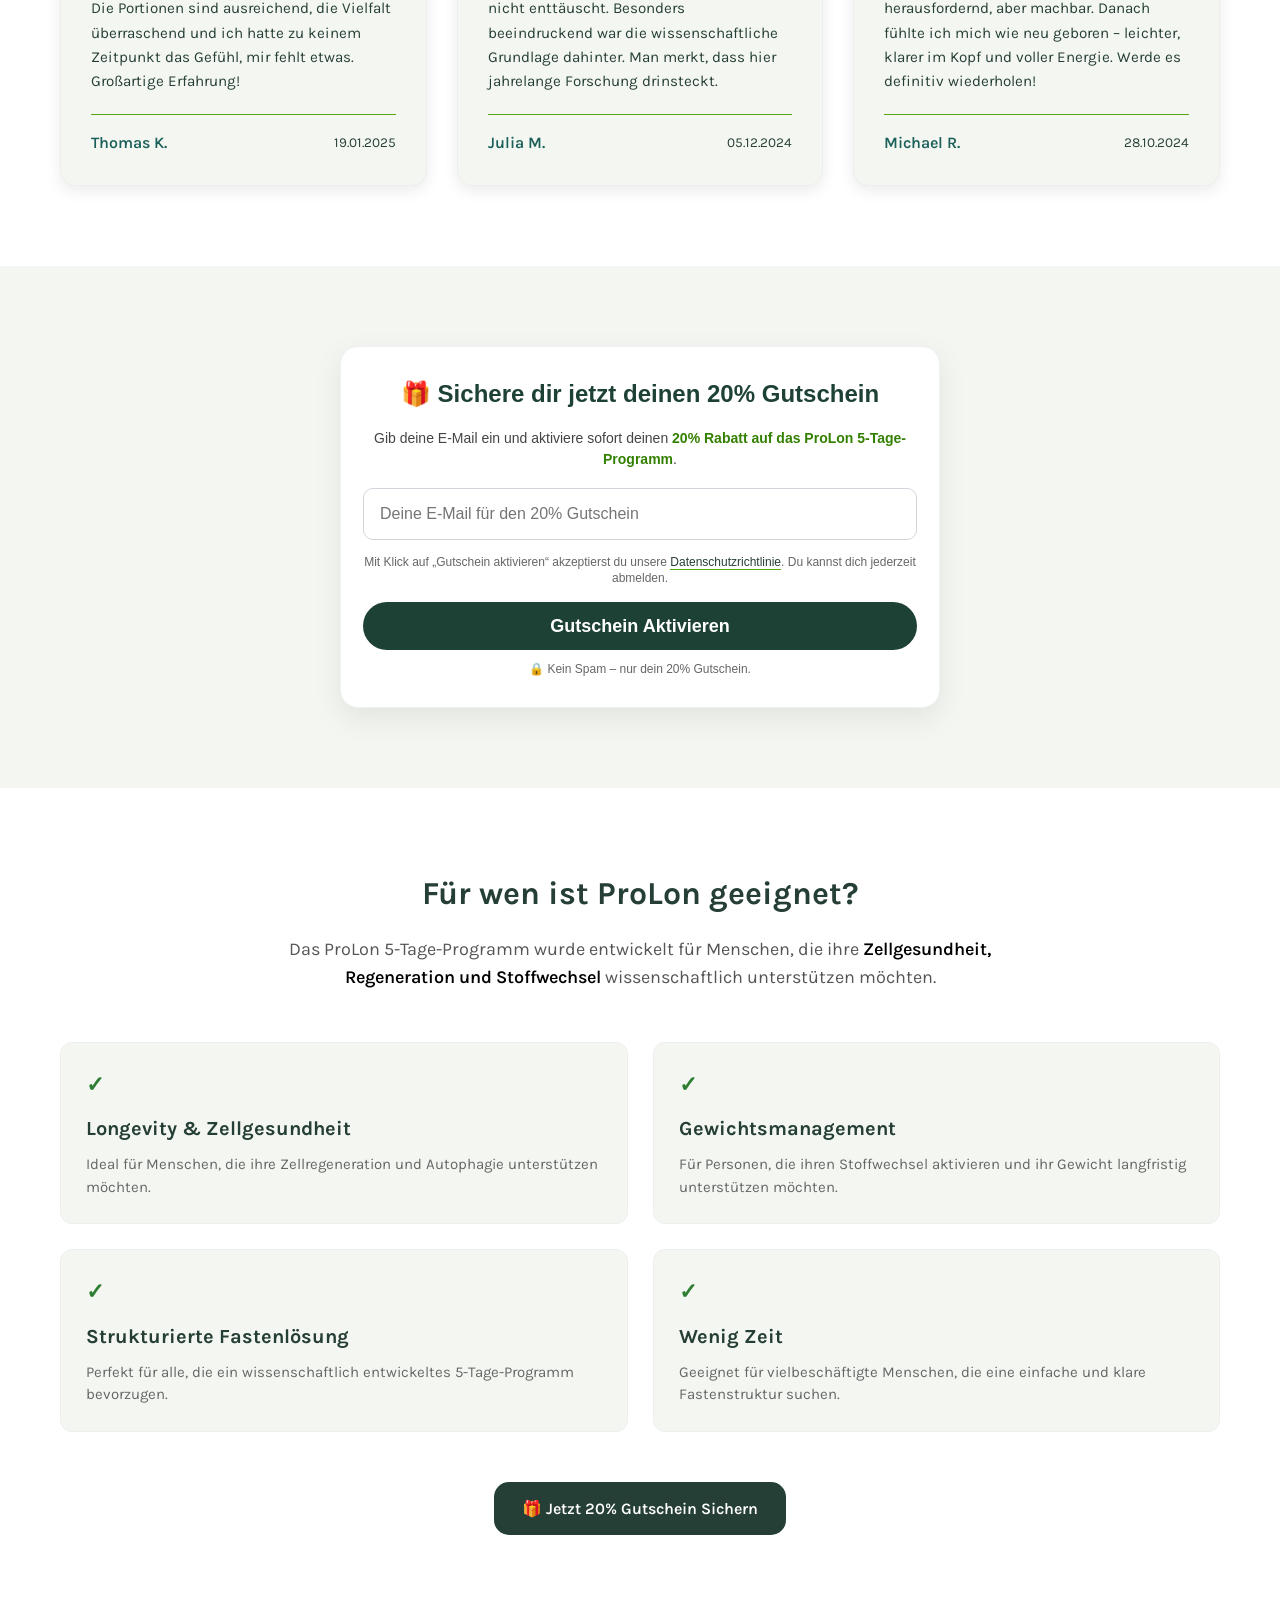
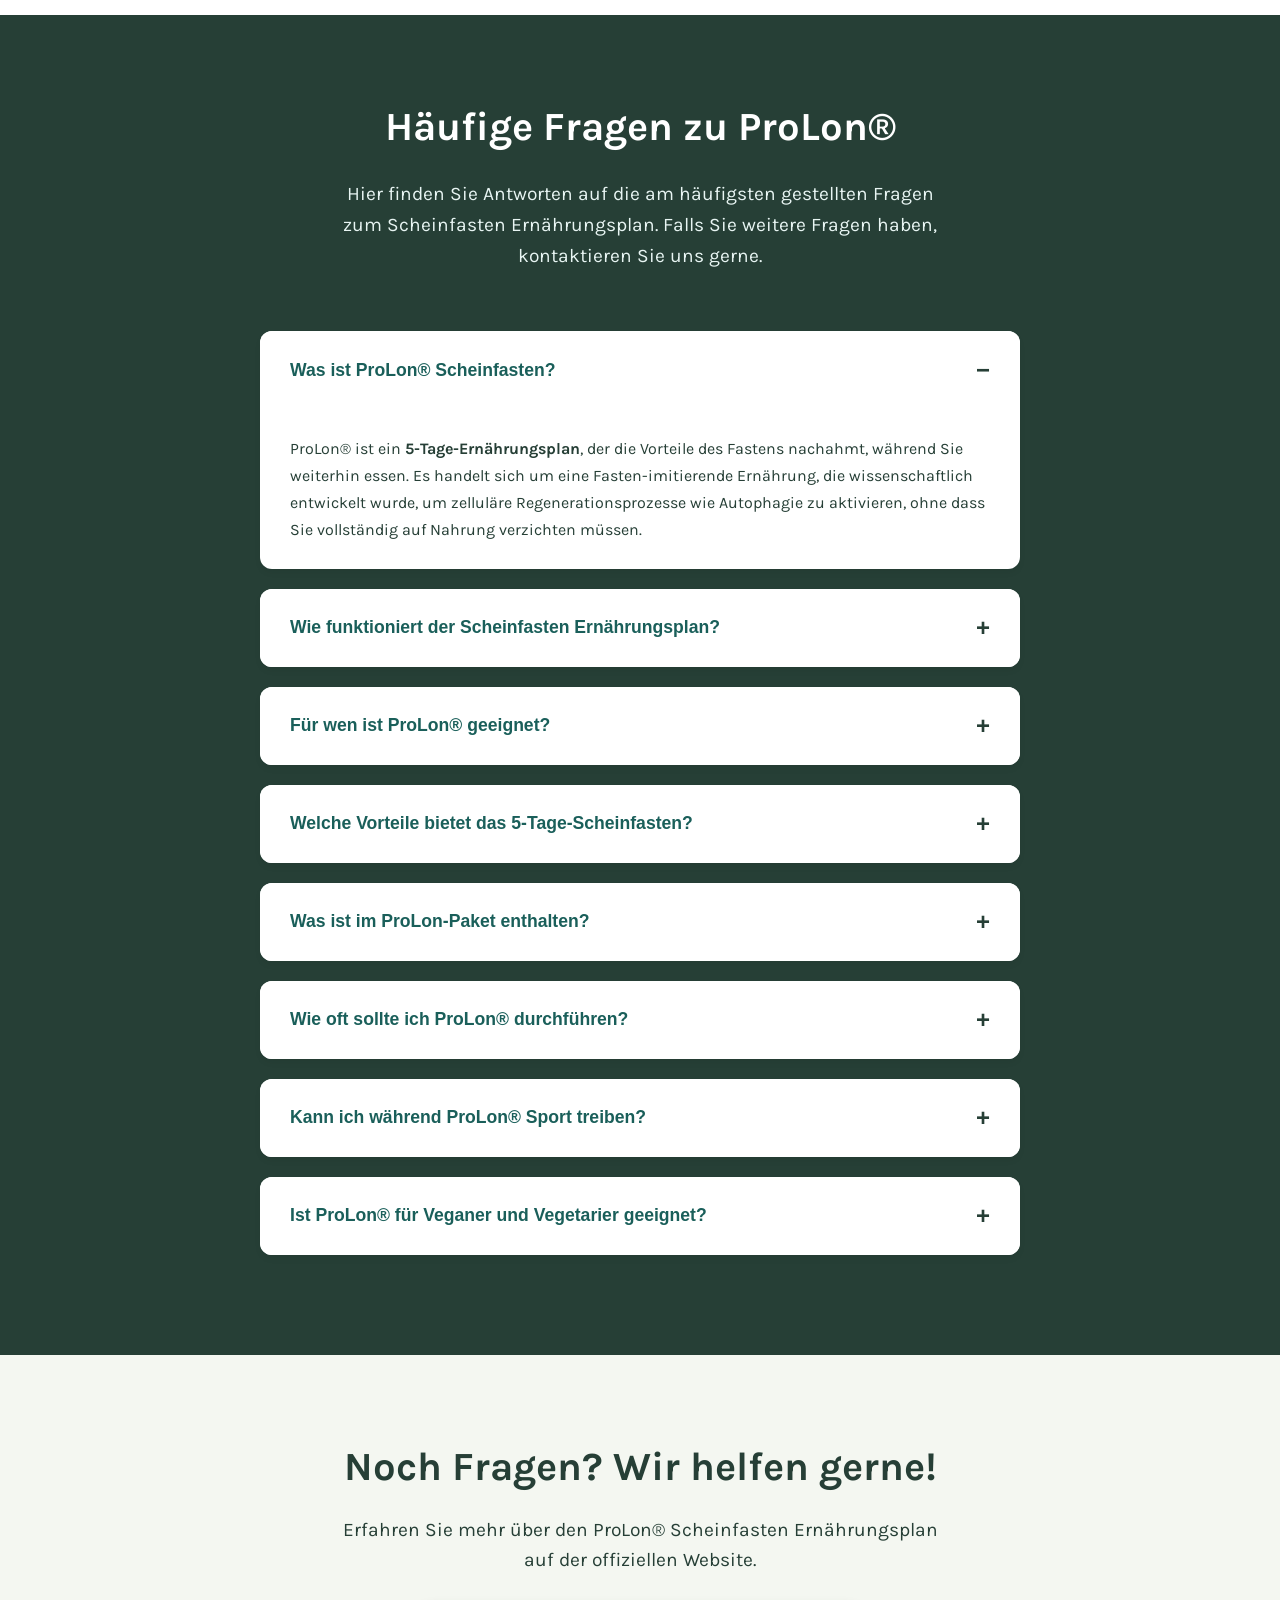
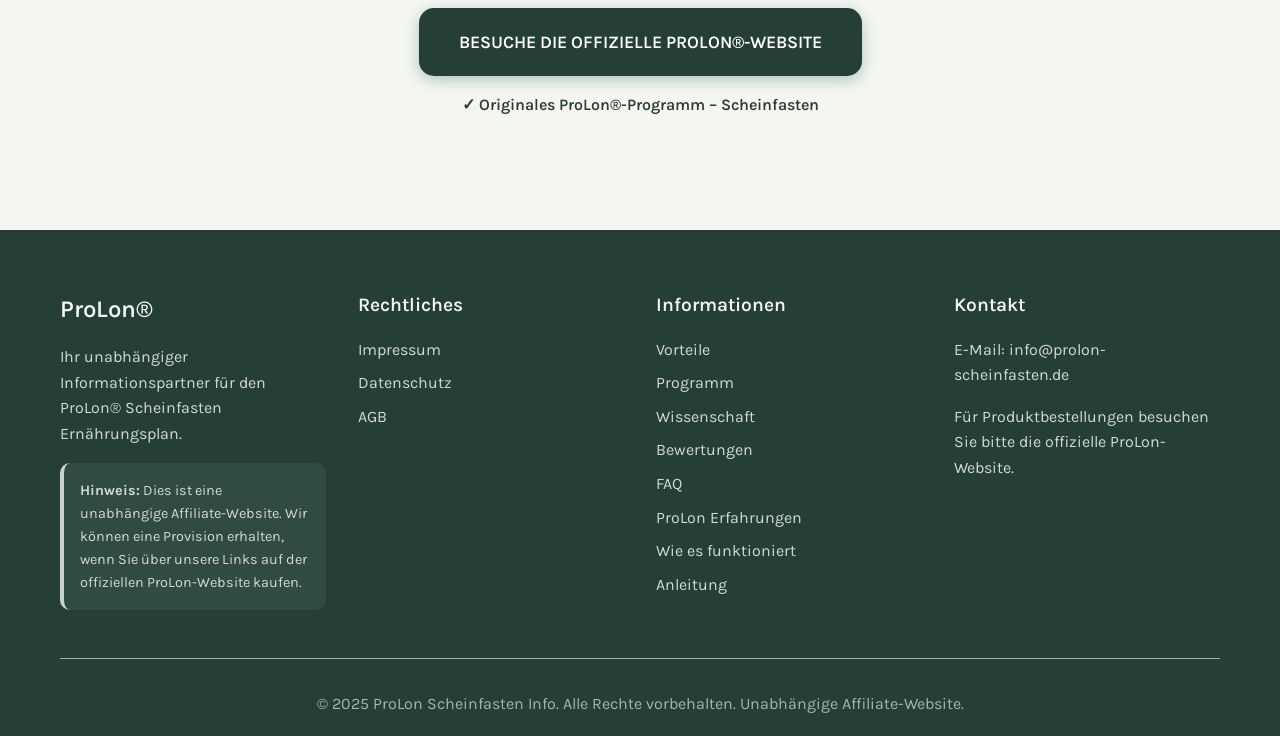
==== commit 0fa80eb5: "Add files via upload" ====
--- a/index.html
+++ b/index.html
@@ -1,1135 +1,1119 @@
-<!DOCTYPE html>
-<html lang="de">
-<head>
-    <meta charset="UTF-8" />
-    <meta name="viewport" content="width=device-width, initial-scale=1.0" />
-    <title>ProLon Scheinfasten – 5-Tage-Programm für Longevity</title>
-	<meta name="description" content="Entdecke ProLon® Scheinfasten: wissenschaftlich entwickeltes 5-Tage-Programm für Autophagie, Zellregeneration & Longevity. Extra-Rabatt per E-Mail sichern." />
-    <!-- Canonical, Favicon, Hreflang -->
-    <link rel="canonical" href="https://prolon-scheinfasten.de/" />
-    <link rel="icon" type="image/png" sizes="32x32" href="/favicon-150x150.png" />
-    <link rel="icon" type="image/png" sizes="192x192" href="/favicon-300x300.png" />
-	<link rel="apple-touch-icon" href="/favicon-300x300.png" />
-	<meta name="msapplication-TileImage" content="/favicon-300x300.png" />
-    <link rel="alternate" hreflang="de-DE" href="https://prolon-scheinfasten.de/" />
-	<link rel="alternate" hreflang="de-AT" href="https://prolon-scheinfasten.de/" />
-	<link rel="alternate" hreflang="x-default" href="https://prolon-scheinfasten.de/" />
-
-    <!-- Preconnect to essential third-party domains -->
-    <link rel="preconnect" href="https://www.googletagmanager.com" crossorigin />
-    <link rel="preconnect" href="https://www.google-analytics.com" crossorigin />
-
-	<link rel="preload" href="/fonts/karla-variable.woff2" as="font" type="font/woff2" crossorigin fetchpriority="high" />
-
-    <!-- 1. Critical CSS for instant rendering of the 'above-the-fold' content -->
-    <style>
-        * { margin: 0; padding: 0; box-sizing: border-box; }
-		@font-face { font-family: 'Karla'; src: url('/fonts/karla-variable.woff2') format('woff2'); font-weight: 100 900; font-style: normal; font-display: swap; }
-        body { font-family: 'Karla', sans-serif; line-height: 1.6; color: #263f36; overflow-x: hidden; }
-        .container { max-width: 1200px; margin: 0 auto; padding: 0 20px; }
-        .header { position: fixed; top: 0; width: 100%; background: rgba(255, 255, 255, 0.98 ); z-index: 1000; transition: all 0.3s ease; border-bottom: 1px solid rgba(38, 63, 54, 0.1); }
-        .nav-container { display: flex; justify-content: space-between; align-items: center; padding: 0.3rem 2rem; max-width: 1200px; margin: 0 auto; position: relative; }
-        .logo { color: #263f36; font-size: 2rem; font-weight: 700; text-decoration: none; flex-shrink: 0; }
-        .logo a { color: #263f36; font-size: 2rem; font-weight: 700; text-decoration: none; display: inline-block; }
-        .nav-menu { display: flex; list-style: none; gap: 2rem; font-size: 1.1rem; position: relative; left: 16.5%; transform: translateX(-16.5%); margin: 0; }
-        .nav-menu a { text-decoration: none; color: #263f36; font-weight: 500; transition: color 0.3s ease; }
-		.nav-menu a[href="#coupon"] { font-weight: 700; }
-        .nav-menu a:hover { color: #56a511; }
-        .header-cta-btn { background: #263f36; color: #ffffff; padding: 0.6rem 1.2rem; border-radius: 15px; text-decoration: none; font-weight: 600; font-size: 1.2rem; transition: all 0.3s ease; border: none; cursor: pointer; margin-left: auto; flex-shrink: 0; white-space: nowrap; }
-        .header-cta-btn:hover { background: #56a511; color: white; transform: translateY(-1px); }
-        .header-btn { margin-left: auto; flex-shrink: 0; }
-        .hamburger { display: none; flex-direction: column; cursor: pointer; flex-shrink: 0; }
-        .hamburger span { width: 25px; height: 3px; background: #263f36; margin: 3px 0; transition: 0.3s; }
-        .hero { padding: 100px 0 80px; background: #f4f7f1; min-height: 100svh; display: flex; align-items: center; }
-        .hero-container { max-width: 1200px; margin: 0 auto; padding: 0 20px; display: grid; grid-template-columns: 1fr 1fr; gap: 4rem; align-items: center; }
-        .hero-title { font-size: 3.5rem; font-weight: 700; color: #263f36; margin-bottom: 1.5rem; line-height: 1.2; }
-        .hero-subtitle { font-size: 1.25rem; color: #263f36; margin-bottom: 2.5rem; line-height: 1.6; }
-        .hero-buttons { display: flex; gap: 1rem; flex-wrap: wrap; }
-        .btn { display: inline-block; padding: 1rem 2rem; border-radius: 15px; text-decoration: none; font-weight: 600; transition: all 0.3s ease; border: none; cursor: pointer; font-size: 1.2rem; }
-        .btn-primary { background: #263f36; color: #ffffff; box-shadow: 0 4px 15px rgba(38, 63, 54, 0.3); }
-        .btn-primary:hover { background: #56a511; color: white; transform: translateY(-2px); box-shadow: 0 6px 20px rgba(38, 63, 54, 0.4); }
-        .btn-secondary { background: transparent; color: #263f36; border: 2px solid #263f36; }
-        .btn-secondary:hover { background: #263f36; color: white; }
-        .hero-image img { width: 100%; height: auto; border-radius: 20px; box-shadow: 0 20px 40px rgba(0, 0, 0, 0.1); }
-        html { scroll-behavior: smooth; }
-		.my-link { color: #263f36; text-decoration: none; border-bottom: 1px solid #56a511; transition: color 0.3s ease; }
-		.my-link:hover { color: #56a511; border-bottom-color: #263f36; }
-        @media (max-width: 768px) {
-            .nav-container { justify-content: flex-start; gap: 1rem; padding: 0.3rem 1rem; }
-            .hamburger { display: flex; order: 1; }
-            .logo { order: 2; flex-grow: 1; text-align: center; font-size: 1.8rem; }
-            .header-cta-btn { order: 3; margin-left: 0; padding: 0.5rem 1rem; font-size: 1.15rem; }
-            .nav-menu { display: none !important; flex-direction: column; position: absolute; top: 100%; left: 0; width: 100%; gap: 1rem; background: #f4f7f1; padding: 1rem 0; box-shadow: 0 2px 10px rgba(0, 78, 71, 0.1); transform: translateY(-10px); opacity: 0; transition: all .25s ease; }
-            .nav-menu.active { display: flex !important; transform: translateY(0); opacity: 1; }
-            .nav-menu li { margin: 0.1rem 0; box-shadow: 0 2px 10px rgba(0, 78, 71, 0.1); width: 100%; }
-            .nav-menu a { font-size: 1.2rem; padding: 1rem; display: block; width: 100%; text-align: center; border-radius: 2px; transition: all 0.3s ease; }
-            .hamburger.active span:nth-child(1) { transform: rotate(-45deg) translate(-5px, 6px); }
-            .hamburger.active span:nth-child(2) { opacity: 0; }
-            .hamburger.active span:nth-child(3) { transform: rotate(45deg) translate(-5px, -6px); }
-			.hero { padding: 100px 0 60px; }
-            .hero-container { grid-template-columns: 1fr; gap: 2rem; text-align: center; }
-            .hero-title { font-size: 2.5rem; }
-            .hero-buttons { justify-content: center; }
-        }
-        @media (max-width: 480px) {
-            .hero-title { font-size: 2rem; }
-            .hero-subtitle { font-size: 1.1rem; }
-            .btn { padding: 0.8rem 1.5rem; font-size: 0.9rem; }
-        }
-	</style>
-
-    <!-- 2. Defer loading of the full stylesheet -->
-    <link rel="stylesheet" href="styles.css" media="print" onload="this.media='all'" />
-
-    <!-- 3. Fallback for browsers with JavaScript disabled -->
-    <noscript>
-        <link rel="stylesheet" href="styles.css" />
-    </noscript>
-    
-<!-- Product Schema -->
-<script type="application/ld+json">
-{
-  "@context": "https://schema.org",
-  "@type": "Product",
-  "name": "ProLon® Scheinfasten Ernährungsplan",
-  "image": "https://prolon-scheinfasten.de/images/ProLon-5-Tage-1080.webp",
-  "description": "ProLon® ist ein wissenschaftlich entwickelter Scheinfasten Ernährungsplan für 5 Tage. Unterstützt Autophagie, Zellverjüngung und gesundes Altern.",
-  "brand": { "@type": "Brand", "name": "ProLon" },
-  "sku": "PROLON-5DAY",
-  "offers": {
-    "@type": "Offer",
-    "url": "https://prolon-fasten.com/6lmqvw",
-    "itemCondition": "https://schema.org/NewCondition",
-    "availability": "https://schema.org/InStock",
-    "price": 143.20,
-    "priceCurrency": "EUR",
-    "priceValidUntil": "2026-12-31",
-    "shippingDetails": {
-      "@type": "OfferShippingDetails",
-      "shippingRate": {
-        "@type": "MonetaryAmount",
-        "value": 0.00,
-        "currency": "EUR"
-      },
-      "shippingLabel": "Kostenloser Versand",
-      "deliveryTime": {
-        "@type": "ShippingDeliveryTime",
-        "handlingTime": { "@type": "QuantitativeValue", "minValue": 0, "maxValue": 2 },
-        "transitTime": { "@type": "QuantitativeValue", "minValue": 2, "maxValue": 5 },
-        "businessDays": {
-          "@type": "OpeningHoursSpecification",
-          "dayOfWeek": [
-            "https://schema.org/Monday",
-            "https://schema.org/Tuesday",
-            "https://schema.org/Wednesday",
-            "https://schema.org/Thursday",
-            "https://schema.org/Friday"
-          ]
-        }
-      }
-    }
-  },
-  "aggregateRating": {
-    "@type": "AggregateRating",
-    "ratingValue": 4.2,
-    "bestRating": 5,
-    "worstRating": 1,
-    "ratingCount": 653
-  },
-  "review": [
-    {
-      "@type": "Review",
-      "author": { "@type": "Person", "name": "Martina H." },
-      "datePublished": "2025-03-15",
-      "reviewRating": { "@type": "Rating", "ratingValue": 5, "bestRating": 5 },
-      "reviewBody": "Die fünf Tage waren überraschend angenehm. Ich hatte nicht das Gefühl zu hungern und fühlte mich danach erfrischt und energiegeladen."
-    },
-    {
-      "@type": "Review",
-      "author": { "@type": "Person", "name": "Klaus B." },
-      "datePublished": "2024-11-22",
-      "reviewRating": { "@type": "Rating", "ratingValue": 5, "bestRating": 5 },
-      "reviewBody": "Nach der ProLon-Woche merke ich deutlich mehr mentale Klarheit. Das Programm ist gut strukturiert und einfach durchzuführen."
-    },
-    {
-      "@type": "Review",
-      "author": { "@type": "Person", "name": "Sandra W." },
-      "datePublished": "2025-02-08",
-      "reviewRating": { "@type": "Rating", "ratingValue": 5, "bestRating": 5 },
-      "reviewBody": "Ich bin begeistert von diesem Scheinfasten-Konzept. Alle Mahlzeiten sind vorbereitet, man muss sich um nichts kümmern und die Ergebnisse sprechen für sich."
-    }
-  ]
-}
-</script>
-
-<!-- FAQ Schema -->
-<script type="application/ld+json">
-{
-  "@context": "https://schema.org",
-  "@type": "FAQPage",
-  "mainEntity": [
-    {
-      "@type": "Question",
-      "name": "Was ist ProLon® Scheinfasten?",
-      "acceptedAnswer": { "@type": "Answer", "text": "ProLon® ist ein 5-Tage-Ernährungsplan, der die Vorteile des Fastens nachahmt, während Sie weiterhin essen. Es aktiviert zelluläre Regenerationsprozesse wie Autophagie." }
-    },
-    {
-      "@type": "Question",
-      "name": "Wie funktioniert der Scheinfasten Ernährungsplan?",
-      "acceptedAnswer": { "@type": "Answer", "text": "ProLon® versorgt den Körper mit präzise kalibrierten pflanzlichen Nährstoffen, die den Fastenzustand imitieren und gleichzeitig Energie liefern." }
-    },
-    {
-      "@type": "Question",
-      "name": "Für wen ist ProLon® geeignet?",
-      "acceptedAnswer": { "@type": "Answer", "text": "ProLon® eignet sich für gesunde Erwachsene, die ihre Zellgesundheit unterstützen und die Vorteile des Fastens erleben möchten, ohne vollständig auf Nahrung zu verzichten." }
-    },
-    {
-      "@type": "Question",
-      "name": "Welche Vorteile bietet das 5-Tage-Scheinfasten?",
-      "acceptedAnswer": { "@type": "Answer", "text": "Das Programm kann Autophagie aktivieren, metabolische Gesundheit fördern, Energie steigern und das allgemeine Wohlbefinden verbessern." }
-    }
-  ]
-}
-</script>	
-
-<!-- Meta Pixel Code -->
-<script>
-!function(f,b,e,v,n,t,s)
-{if(f.fbq)return;n=f.fbq=function(){n.callMethod?
-n.callMethod.apply(n,arguments):n.queue.push(arguments)};
-if(!f._fbq)f._fbq=n;n.push=n;n.loaded=!0;n.version='2.0';
-n.queue=[];t=b.createElement(e);t.async=!0;
-t.src=v;s=b.getElementsByTagName(e)[0];
-s.parentNode.insertBefore(t,s)}(window, document,'script',
-'https://connect.facebook.net/en_US/fbevents.js');
-fbq('init', '35666785042967214');
-fbq('track', 'PageView');
-</script>
-<noscript><img height="1" width="1" style="display:none"
-src="https://www.facebook.com/tr?id=35666785042967214&ev=PageView&noscript=1"
-/></noscript>
-<!-- End Meta Pixel Code -->
-
-</head>
-<body>
-    <!-- Header -->
-    <header class="header">
-        <nav class="nav">
-            <div class="nav-container">
-                <div class="logo">
-					<a href="/" aria-label="ProLon">
-						<span class="site-title">ProLon®</span>
-					</a>
-				</div>
-                <ul class="nav-menu">
-                    <li><a href="#benefits">Vorteile</a></li>
-                    <li><a href="#ingredients">Programm</a></li>
-                    <li><a href="#science">Wissenschaft</a></li>
-					<li><a href="#bewertungen">Bewertungen</a></li>
-                    <li><a href="#faq">FAQ</a></li>
-					<li><a href="#coupon">🎁 Extra-Rabatt</a></li>
-                </ul>
-                <a href="https://prolon-fasten.com/6lmqvw" class="header-cta-btn" target="_blank" rel="noopener nofollow sponsored">Jetzt Kaufen</a>
-                <div class="hamburger">
-                    <span></span>
-                    <span></span>
-                    <span></span>
-                </div>
-            </div>
-        </nav>
-    </header>
-	
-	<div id="menuOverlay"></div>
-
-    <main>
-    <!-- Hero Section -->
-    <section id="home" class="hero">
-        <div class="hero-container">
-            <div class="hero-content">
-                <h1 class="hero-title">ProLon® Scheinfasten Ernährungsplan für Zellverjüngung</h1>
-                <p class="hero-subtitle">Erleben Sie die wissenschaftlich fundierte Fasten-imitierende Ernährung über 5 Tage – für Autophagie, Longevity und ein neues Lebensgefühl<br><a href="#coupon" class="my-link"><strong>☀️ Sunshine Deals + extra 10% sichern</strong></a></p>
-                <div class="hero-buttons">
-                    <a href="https://prolon-fasten.com/6lmqvw" class="btn btn-primary" target="_blank" rel="noopener nofollow sponsored">JETZT STARTEN</a>
-                    <a href="#benefits" class="btn btn-secondary">Mehr Erfahren</a>
-                </div>
-            </div>
-            <div class="hero-image"><img
-  src="https://prolon-scheinfasten.de/images/ProLon-5-Tage-744.webp"
-  srcset="
-    https://prolon-scheinfasten.de/images/ProLon-5-Tage-372.webp 372w,
-    https://prolon-scheinfasten.de/images/ProLon-5-Tage-744.webp 744w,
-    https://prolon-scheinfasten.de/images/ProLon-5-Tage-1080.webp 1080w
-  "
-  sizes="(max-width: 500px) 90vw, 50vw"
-  alt="ProLon kaufen – 5-Tage Scheinfasten Ernährungsplan für Longevity"
-  width="1080"
-  height="1080"
-  fetchpriority="high"
-  loading="eager"
-  decoding="async"
->
-			</div>
-
-        </div>
-    </section>
-
-    <!-- Benefits Section -->
-    <section id="benefits" class="benefits">
-        <div class="container">
-            <h2 class="section-title">ProLon® Vorteile: Wie Ihr Körper vom Scheinfasten profitiert</h2>
-            <p class="section-subtitle">Wissenschaftlich entwickelt für zelluläre Regeneration und metabolische Gesundheit</p>
-            
-            <div class="benefits-grid">
-                <div class="benefit-card">
-                    <div class="benefit-icon">⚡</div>
-                    <h3>Autophagie aktivieren</h3>
-                    <p>Der <a href="#ingredients" class="my-link">5-Tage-Scheinfasten Ernährungsplan</a> fördert die zelluläre Selbstreinigung und unterstützt natürliche Regenerationsprozesse im Körper.</p>
-                </div>
-                
-                <div class="benefit-card">
-                    <div class="benefit-icon">🛡️</div>
-                    <h3>Metabolische Gesundheit</h3>
-                    <p>ProLon® kann den Stoffwechsel optimieren, die Insulinsensitivität verbessern und zur Aufrechterhaltung gesunder Blutzuckerwerte beitragen.</p>
-                </div>
-                
-                <div class="benefit-card">
-                    <div class="benefit-icon">🧠</div>
-                    <h3>Mentale Klarheit</h3>
-                    <p>Viele Anwender berichten von gesteigerter Konzentration, verbesserter kognitiver Funktion und einem klaren Geist während und nach dem Programm.</p>
-                </div>
-                
-                <div class="benefit-card">
-                    <div class="benefit-icon">✨</div>
-                    <h3>Zellverjüngung</h3>
-                    <p>Die Fasten-imitierende Ernährung unterstützt die Erneuerung von Zellen und kann zu einem jugendlicheren Erscheinungsbild beitragen.</p>
-                </div>
-                
-                <div class="benefit-card">
-                    <div class="benefit-icon">🧘</div>
-                    <h3>Longevity-Ernährung</h3>
-                    <p>Basierend auf Langlebigkeitsforschung wurde ProLon® entwickelt, um gesundes Altern zu fördern und die Lebensqualität zu steigern.</p>
-                </div>
-                
-                <div class="benefit-card">
-                    <div class="benefit-icon">💪</div>
-                    <h3>Körperliche Vitalität</h3>
-                    <p>Unterstützt den Erhalt von Muskelmasse während des Fastens und fördert ein gesteigertes Energieniveau nach Abschluss des Programms.</p>
-                </div>
-            </div>
-        </div>
-    </section>
-
-    <!-- Why ProLon Section -->
-    <section id="why-prolon" class="why-prolon">
-        <div class="container">
-            <div class="why-content">
-                <div class="why-text">
-                    <h2>Warum ProLon® die beste Wahl für Scheinfasten ist</h2>
-                    <p>ProLon® ist das weltweit erste und einzige wissenschaftlich entwickelte Scheinfasten-Programm. Es wurde über zwei Jahrzehnte erforscht und in klinischen Studien getestet, um die Vorteile des Fastens zu bieten, während Sie weiterhin essen.</p>
-                    
-                    <div class="features">
-                        <div class="feature">
-                            <span class="feature-icon">🌱</span>
-                            <div>
-                                <h3>100% Pflanzlich & Natürlich</h3>
-                                <p>Alle Mahlzeiten bestehen aus hochwertigen pflanzlichen Zutaten ohne künstliche Zusatzstoffe</p>
-                            </div>
-                        </div>
-                        
-                        <div class="feature">
-                            <span class="feature-icon">🔬</span>
-                            <div>
-                                <h3>Klinisch Erforscht</h3>
-                                <p>Über <a href="#science" class="my-link">20 Jahre Forschung</a> und mehrere klinische Studien belegen die Wirksamkeit des Programms</p>
-                            </div>
-                        </div>
-                        
-                        <div class="feature">
-                            <span class="feature-icon">🏆</span>
-                            <div>
-                                <h3>Einfach & Strukturiert</h3>
-                                <p>Alle Mahlzeiten für 5 Tage sind vorbereitet – kein Kalorienzählen, keine Vorbereitung nötig</p>
-                            </div>
-                        </div>
-                    </div>
-                </div>
-                
-                <div class="why-image"><img src="/images/ProLon-Scheinfasten-Ernahrungsplan.webp"
-     alt="ProLon Next Gen kaufen – Scheinfasten Ernährungsplan"
-     loading="lazy"
-     decoding="async"
-     width="1080" height="1080">
-                </div>
-            </div>
-        </div>
-    </section>
-
-    <!-- Ingredients Section -->
-    <section id="ingredients" class="ingredients">
-        <div class="container">
-            <h2 class="section-title">Das 5-Tage-Scheinfasten Programm</h2>
-            <p class="section-subtitle">Jeder Tag ist präzise geplant für optimale Ergebnisse</p>
-            
-            <div class="ingredients-showcase">
-                <div class="ingredient-category">
-                    <h3>Tag 1: Transformation beginnt</h3>
-                    <div class="ingredient-list">
-                        <span>Nährstoffreiche Suppen</span>
-                        <span>Energieriegel</span>
-                        <span>Kräutertees</span>
-                        <span>Nahrungsergänzung</span>
-                    </div>
-                </div>
-                
-                <div class="ingredient-category">
-                    <h3>Tag 2-3: Fettverbrennung</h3>
-                    <div class="ingredient-list">
-                        <span>Gemüsesuppen</span>
-                        <span>Oliven</span>
-                        <span>Kale Cracker</span>
-                    </div>
-                </div>
-                
-                <div class="ingredient-category">
-                    <h3>Tag 4: Autophagie-Peak</h3>
-                    <div class="ingredient-list">
-                        <span>Tomatensuppe</span>
-                        <span>Minestrone</span>
-                        <span>Quinoa-Riegel</span>
-                        <span>Spearmint-Tee</span>
-                    </div>
-                </div>
-                
-                <div class="ingredient-category">
-                    <h3>Tag 5: Erneuerung</h3>
-                    <div class="ingredient-list">
-                        <span>Kürbissuppe</span>
-                        <span>Gemüsebrühe</span>
-                        <span>Hibiskus-Tee</span>
-                        <span>L-Bar Riegel</span>
-                    </div>
-                </div>
-            </div>
-            
-            <div>
-			<div class="ingredients-image">
-                <img src="/images/ProLon-Zutaten.webp" alt="ProLon Programm – 5 Tage Scheinfasten mit pflanzlichen Mahlzeiten" loading="lazy" decoding="async" width="2500" height="1667">
-            </div>
-			</div>
-        </div>
-    </section>
-
-    <!-- Science Section -->
-    <section id="science" class="science">
-        <div class="container">
-            <h2 class="section-title">ProLon® wissenschaftlich fundiert – Über 20 Jahre Forschung</h2>
-            <p class="section-subtitle">Entwickelt an führenden Universitäten und in klinischen Studien getestet</p>
-            
-            <div class="science-stats">
-                <div class="stat">
-                    <div class="stat-number">20+</div>
-                    <div class="stat-label">Jahre Forschung</div>
-                </div>
-                
-                <div class="stat">
-                    <div class="stat-number">18</div>
-                    <div class="stat-label">Klinische Studien</div>
-                </div>
-                
-                <div class="stat">
-                    <div class="stat-number">5</div>
-                    <div class="stat-label">Tage Transformation</div>
-                </div>
-            </div>
-            
-            <div class="science-content">
-                <div class="science-text">
-                    <h3>Wissenschaftlich entwickelte Fasten-imitierende Ernährung</h3>
-                    <p>ProLon® basiert auf bahnbrechender Forschung im Bereich der Longevity-Ernährung und wurde an renommierten Institutionen entwickelt. Das Programm nutzt präzise kalibrierte Makro- und Mikronährstoffe, um den Körper in einen Fastenzustand zu versetzen, während gleichzeitig essentielle Nährstoffe bereitgestellt werden.</p>
-                    
-                    <p>Klinische Studien haben gezeigt, dass die Fasten-imitierende Ernährung positive Auswirkungen auf Stoffwechselmarker, Zellgesundheit und allgemeines Wohlbefinden haben kann (<a href="#bewertungen" class="my-link2">Erfahrungsberichte ansehen</a>).</p>
-                </div>
-                
-                <div class="science-image">
-                    <img src="/images/ProLon-Science.webp" alt="ProLon wissenschaftlich fundiert – Scheinfasten Ernährungsplan basiert auf Forschung" loading="lazy" decoding="async" width="1946" height="1095">
-                </div>
-            </div>
-        </div>
-    </section>
-	
-	<!-- Reviews Section -->
-    <section id="bewertungen" class="reviews-section">
-        <div class="reviews-container">
-            <div class="reviews-header">
-                <h2 class="reviews-title">Das sagen ProLon® Anwender</h2>
-                <p class="reviews-subtitle">Echte Erfahrungen mit dem Scheinfasten Ernährungsplan</p>
-				<div class="trust-stats">
-                    <div class="trust-stat">
-                        <span class="trust-number">+1 Mio.</span>
-                        <span class="trust-label">Bestellungen</span>
-                    </div>
-                    <div class="trust-stat">
-                        <span class="trust-number">4,2</span>
-                        <span class="trust-label">Durchschnittsbewertung</span><br>
-						<span class="trust-label"><a class="my-link" href="https://de.trustpilot.com/review/prolon-fasten.com?utm_medium=trustbox&utm_source=Carousel" target="_blank" rel="noopener noreferrer nofollow">Trustpilot</a></span>
-                    </div>
-                    <div class="trust-stat">
-                        <span class="trust-number">653</span>
-                        <span class="trust-label">Bewertungen</span>
-                    </div>
-                </div>
-            </div>
-
-            <div class="reviews-grid">
-                <div class="review-card">
-                    <div class="review-stars">
-                        <span class="star">★</span>
-                        <span class="star">★</span>
-                        <span class="star">★</span>
-                        <span class="star">★</span>
-                        <span class="star">★</span>
-                    </div>
-                    <p class="review-text">Ich habe das ProLon-Programm zum ersten Mal ausprobiert und bin absolut begeistert. Die fünf Tage waren überraschend angenehm – ich hatte nicht das Gefühl zu hungern. Danach fühlte ich mich erfrischt, energiegeladen und mental klarer als je zuvor.</p>
-                    <div class="review-author">
-                        <span class="author-name">Martina H.</span>
-                        <span class="review-date">15.03.2025</span>
-                    </div>
-                </div>
-
-                <div class="review-card">
-                    <div class="review-stars">
-                        <span class="star">★</span>
-                        <span class="star">★</span>
-                        <span class="star">★</span>
-                        <span class="star">★</span>
-                        <span class="star">★</span>
-                    </div>
-                    <p class="review-text">Als jemand, der sich intensiv mit Longevity beschäftigt, war ich neugierig auf die Fasten-imitierende Ernährung. ProLon hat meine Erwartungen übertroffen. Nach der Woche merke ich deutlich mehr mentale Klarheit und fühle mich insgesamt vitaler. Das Programm ist gut strukturiert und einfach durchzuführen.</p>
-                    <div class="review-author">
-                        <span class="author-name">Klaus B.</span>
-                        <span class="review-date">22.11.2024</span>
-                    </div>
-                </div>
-
-                <div class="review-card">
-                    <div class="review-stars">
-                        <span class="star">★</span>
-                        <span class="star">★</span>
-                        <span class="star">★</span>
-                        <span class="star">★</span>
-                        <span class="star">★</span>
-                    </div>
-                    <p class="review-text">Ich bin begeistert von diesem Scheinfasten-Konzept! Alle Mahlzeiten sind vorbereitet, man muss sich um nichts kümmern. Die Suppen schmecken gut und die Ergebnisse sprechen für sich. Ich plane bereits meinen nächsten ProLon-Zyklus in drei Monaten.</p>
-                    <div class="review-author">
-                        <span class="author-name">Sandra W.</span>
-                        <span class="review-date">08.02.2025</span>
-                    </div>
-                </div>
-
-                <div class="review-card">
-                    <div class="review-stars">
-                        <span class="star">★</span>
-                        <span class="star">★</span>
-                        <span class="star">★</span>
-                        <span class="star">★</span>
-                        <span class="star">★</span>
-                    </div>
-                    <p class="review-text">Anfangs war ich skeptisch, ob ich fünf Tage mit reduzierter Kalorienzufuhr durchhalte. Aber ProLon macht es einem wirklich leicht. Die Portionen sind ausreichend, die Vielfalt überraschend und ich hatte zu keinem Zeitpunkt das Gefühl, mir fehlt etwas. Großartige Erfahrung!</p>
-                    <div class="review-author">
-                        <span class="author-name">Thomas K.</span>
-                        <span class="review-date">19.01.2025</span>
-                    </div>
-                </div>
-
-                <div class="review-card">
-                    <div class="review-stars">
-                        <span class="star">★</span>
-                        <span class="star">★</span>
-                        <span class="star">★</span>
-                        <span class="star">★</span>
-                        <span class="star">★</span>
-                    </div>
-                    <p class="review-text">Nach Jahren des Intervallfastens wollte ich etwas Neues ausprobieren. Der ProLon Scheinfasten Ernährungsplan hat mich nicht enttäuscht. Besonders beeindruckend war die wissenschaftliche Grundlage dahinter. Man merkt, dass hier jahrelange Forschung drinsteckt.</p>
-                    <div class="review-author">
-                        <span class="author-name">Julia M.</span>
-                        <span class="review-date">05.12.2024</span>
-                    </div>
-                </div>
-
-                <div class="review-card">
-                    <div class="review-stars">
-                        <span class="star">★</span>
-                        <span class="star">★</span>
-                        <span class="star">★</span>
-                        <span class="star">★</span>
-                        <span class="star">★</span>
-                    </div>
-                    <p class="review-text">Ich habe ProLon auf Empfehlung meines Arztes ausprobiert und bin froh, dass ich es getan habe. Die fünf Tage waren herausfordernd, aber machbar. Danach fühlte ich mich wie neu geboren – leichter, klarer im Kopf und voller Energie. Werde es definitiv wiederholen!</p>
-                    <div class="review-author">
-                        <span class="author-name">Michael R.</span>
-                        <span class="review-date">28.10.2024</span>
-                    </div>
-                </div>
-            </div>
-        </div>
-    </section>
-	
-	<!-- newsletter-section Section -->
-<section id="coupon" class="newsletter-section">
-    <!-- ===== FORM ===== -->
-<div class="newsletter-form-wrap">
-  <form 
-    class="newsletter-form"
-    action="https://shop.us8.list-manage.com/subscribe/post?u=d616ed973248625bb7bfec526&id=6b310a7ce7&f_id=00781de1f0"
-    method="post" onsubmit="return false;"
-  >
-    <h2>🎁 Sichere dir jetzt deinen exklusiven Extra-Rabatt</h2>
-
-<p>
-Gib deine E-Mail ein und aktiviere sofort deinen zusätzlichen 
-<span class="newsletter-highlight">10% Rabatt auf ProLon.</span>.
-</p>
-
-    <input 
-      type="email"
-      name="EMAIL"
-      placeholder="Deine E-Mail für den exklusiven Bonus"
-      required
-      class="newsletter-input"
-    >
-
-    <div class="newsletter-privacy">
-  Mit Klick auf „Gutschein aktivieren“ akzeptierst du unsere 
-  <a href="/datenschutz" class="my-link">Datenschutzrichtlinie</a>. 
-  Du kannst dich jederzeit abmelden.
-</div>
-
-    <button type="button" name="subscribe" class="newsletter-btn">
-      <span class="btn-text">Jetzt Rabatt sichern</span>
-    </button>
-	<div class="newsletter-trust">
-	🔒 Kein Spam – nur dein 10% Gutschein.
-	</div>
-  </form>
-</div>
-
-<!-- ===== SUCCESS MESSAGE ===== -->
-<div class="newsletter-success" id="newsletter-success">
-  <div class="success-card">
-    
-    <div class="success-icon">
-		<svg class="checkmark" viewBox="0 0 52 52">
-			<circle class="checkmark-circle" cx="26" cy="26" r="23"/>
-			<path class="checkmark-check" d="M14 27 L22 35 L38 19"/>
-		</svg>
-	</div>
-    
-    <h3>🎉 Dein Extra-Rabatt ist bereit!</h3>
-    
-    <div class="success-coupon">
-      <span class="coupon-label">Dein exklusiver Rabattcode:</span>
-      <span class="coupon-value" id="coupon-code">PROLON20</span>
-	  
-	  <div class="coupon-instruction">
-    Klicke auf den Button unten — dein zusätzlicher Rabatt wird automatisch im Warenkorb angewendet.
-	  </div>
-
-      <a class="btn-newsletter" 
-         href="https://prolon-fasten.com/6lmqvw" 
-         rel="noopener nofollow" 
-         target="_blank">
-        🔥 Jetzt Angebot sichern
-      </a>
-    </div>
-
-  </div>
-</div>
-</section>
-
-<!-- EXIT POPUP DESKTOP -->
-<div id="exitPopup" class="exit-popup-overlay">
-  
-  <div class="exit-popup-content">
-
-    <button class="exit-close" id="exitClose">×</button>
-
-    <div id="popupFormContainer"></div>
-
-  </div>
-
-</div>
-
-
-<!-- MOBILE STICKY BAR -->
-<div id="mobileCouponBar">
-  🎁 Extra-Rabatt sichern
-</div>
-
-<section class="prolon-fit-section">
-
-<div class="container">
-
-<h2 class="fit-title">Für wen ist ProLon geeignet?</h2>
-
-<p class="fit-subtitle">
-Das ProLon 5-Tage-Programm wurde entwickelt für Menschen, die ihre 
-<span class="fit-highlight">Zellgesundheit, Regeneration und Stoffwechsel</span> 
-wissenschaftlich unterstützen möchten.
-</p>
-
-<div class="fit-grid">
-
-<div class="fit-card">
-<div class="fit-icon">✓</div>
-<h3>Longevity & Zellgesundheit</h3>
-<p>Ideal für Menschen, die ihre Zellregeneration und Autophagie unterstützen möchten.</p>
-</div>
-
-<div class="fit-card">
-<div class="fit-icon">✓</div>
-<h3>Gewichtsmanagement</h3>
-<p>Für Personen, die ihren Stoffwechsel aktivieren und ihr Gewicht langfristig unterstützen möchten.</p>
-</div>
-
-<div class="fit-card">
-<div class="fit-icon">✓</div>
-<h3>Strukturierte Fastenlösung</h3>
-<p>Perfekt für alle, die ein wissenschaftlich entwickeltes 5-Tage-Programm bevorzugen.</p>
-</div>
-
-<div class="fit-card">
-<div class="fit-icon">✓</div>
-<h3>Wenig Zeit</h3>
-<p>Geeignet für vielbeschäftigte Menschen, die eine einfache und klare Fastenstruktur suchen.</p>
-</div>
-
-</div>
-
-<div class="fit-cta">
-<a href="#coupon" class="btn-sec">
-🎁 Jetzt 10% Gutschein Sichern
-</a>
-</div>
-
-</div>
-</section>
-
-    <!-- FAQ Section -->
-    <section id="faq" class="faq-section">
-        <div class="faq-container">
-            <div class="faq-header">
-                <h2 class="faq-title">Häufige Fragen zu ProLon®</h2>
-                <p class="faq-subtitle">Hier finden Sie Antworten auf die am häufigsten gestellten Fragen zum Scheinfasten Ernährungsplan. Falls Sie weitere Fragen haben, kontaktieren Sie uns gerne.</p>
-            </div>
-
-            <div class="faq-list">
-                <div class="faq-item">
-                    <button class="faq-question" onclick="toggleFAQ(this)">
-                        Was ist ProLon® Scheinfasten?
-                        <span class="faq-icon">+</span>
-                    </button>
-                    <div class="faq-answer">
-                        <br><p>ProLon® ist ein <strong>5-Tage-Ernährungsplan</strong>, der die Vorteile des Fastens nachahmt, während Sie weiterhin essen. Es handelt sich um eine Fasten-imitierende Ernährung, die wissenschaftlich entwickelt wurde, um zelluläre Regenerationsprozesse wie Autophagie zu aktivieren, ohne dass Sie vollständig auf Nahrung verzichten müssen.</p>
-                    </div>
-                </div>
-
-                <div class="faq-item">
-                    <button class="faq-question" onclick="toggleFAQ(this)">
-                        Wie funktioniert der Scheinfasten Ernährungsplan?
-                        <span class="faq-icon">+</span>
-                    </button>
-                    <div class="faq-answer">
-                        <br><p>ProLon® versorgt Ihren Körper mit <strong>präzise kalibrierten pflanzlichen Nährstoffen</strong>, die den Fastenzustand imitieren und gleichzeitig essentielle Energie liefern. Die spezielle Zusammensetzung aus Makro- und Mikronährstoffen versetzt Ihren Körper in einen metabolischen Zustand, der dem des Fastens ähnelt, während Sie weiterhin essen.</p>
-                    </div>
-                </div>
-
-                <div class="faq-item">
-                    <button class="faq-question" onclick="toggleFAQ(this)">
-                        Für wen ist ProLon® geeignet?
-                        <span class="faq-icon">+</span>
-                    </button>
-                    <div class="faq-answer">
-                        <br><p>ProLon® eignet sich für <strong>gesunde Erwachsene</strong>, die ihre Zellgesundheit unterstützen und die Vorteile des Fastens erleben möchten, ohne vollständig auf Nahrung zu verzichten. Es ist ideal für Menschen, die sich für Longevity-Ernährung interessieren und einen wissenschaftlich fundierten Ansatz bevorzugen. Schwangere, Stillende und Personen mit bestimmten Vorerkrankungen sollten vor der Anwendung einen Arzt konsultieren.</p>
-                    </div>
-                </div>
-
-                <div class="faq-item">
-                    <button class="faq-question" onclick="toggleFAQ(this)">
-                        Welche Vorteile bietet das 5-Tage-Scheinfasten?
-                        <span class="faq-icon">+</span>
-                    </button>
-                    <div class="faq-answer">
-                        <br><p>Das ProLon-Programm kann <strong>Autophagie aktivieren</strong>, die metabolische Gesundheit fördern, die Insulinsensitivität verbessern, Energie steigern und das allgemeine Wohlbefinden verbessern. Viele Anwender berichten von mentaler Klarheit, verbesserter Hautqualität und einem gesteigerten Gefühl der Vitalität nach Abschluss des Programms.</p>
-                    </div>
-                </div>
-
-                <div class="faq-item">
-                    <button class="faq-question" onclick="toggleFAQ(this)">
-                        Was ist im ProLon-Paket enthalten?
-                        <span class="faq-icon">+</span>
-                    </button>
-                    <div class="faq-answer">
-                        <br><p>Das ProLon-Paket enthält <strong>alle Mahlzeiten für 5 Tage</strong>: pflanzliche Suppen, Energieriegel, Snacks wie Oliven und Kale Cracker, Kräutertees und Nahrungsergänzungsmittel. Jeder Tag ist in einer separaten Box verpackt, sodass Sie genau wissen, was Sie wann essen sollen. Kein Kalorienzählen, keine Vorbereitung nötig.</p>
-                    </div>
-                </div>
-
-                <div class="faq-item">
-                    <button class="faq-question" onclick="toggleFAQ(this)">
-                        Wie oft sollte ich ProLon® durchführen?
-                        <span class="faq-icon">+</span>
-                    </button>
-                    <div class="faq-answer">
-                        <br><p>Die Häufigkeit hängt von Ihren persönlichen Zielen ab. Viele Menschen führen ProLon® <strong>einmal im Monat oder alle drei Monate</strong> durch. Für optimale Ergebnisse empfehlen Experten mindestens drei Zyklen pro Jahr. Konsultieren Sie bei Unsicherheiten einen Gesundheitsexperten, um einen individuellen Plan zu erstellen.</p>
-                    </div>
-                </div>
-
-                <div class="faq-item">
-                    <button class="faq-question" onclick="toggleFAQ(this)">
-                        Kann ich während ProLon® Sport treiben?
-                        <span class="faq-icon">+</span>
-                    </button>
-                    <div class="faq-answer">
-                        <br><p>Während des ProLon-Programms wird <strong>leichte Bewegung</strong> wie Spazierengehen, sanftes Yoga oder Stretching empfohlen. Intensive Trainingseinheiten sollten vermieden werden, da Ihr Körper in einem kalorienreduzierten Zustand ist. Nach Abschluss des Programms können Sie Ihre normale Trainingsroutine wieder aufnehmen.</p>
-                    </div>
-                </div>
-
-                <div class="faq-item">
-                    <button class="faq-question" onclick="toggleFAQ(this)">
-                        Ist ProLon® für Veganer und Vegetarier geeignet?
-                        <span class="faq-icon">+</span>
-                    </button>
-                    <div class="faq-answer">
-                        <br><p>Ja, ProLon® ist <strong>100% pflanzlich</strong> und daher sowohl für Veganer als auch für Vegetarier geeignet. Alle Mahlzeiten bestehen aus hochwertigen pflanzlichen Zutaten ohne tierische Produkte, künstliche Zusatzstoffe oder Konservierungsmittel.</p>
-                    </div>
-                </div>
-            </div>
-        </div>
-    </section>
-	
-	<!-- CTA Section for FAQ -->
-    <section class="cta">
-        <div class="container">
-            <div class="cta-content">
-                <h2>Noch Fragen? Wir helfen gerne!</h2>
-                <p>Erfahren Sie mehr über den ProLon® Scheinfasten Ernährungsplan auf der offiziellen Website.</p>
-                <a href="https://prolon-fasten.com/6lmqvw" class="btn btn-primary btn-large" target="_blank" rel="noopener nofollow sponsored">BESUCHE DIE OFFIZIELLE PROLON®-WEBSITE</a>
-                <p class="cta-guarantee">✓ Originales ProLon®-Programm – Scheinfasten</p>
-            </div>
-        </div>
-    </section>
-    </main>
-
-    <!-- Footer -->
-    <footer class="footer">
-        <div class="container">
-            <div class="footer-content">
-                <div class="footer-section">
-					<h3><a href="/" class="footer-logo">ProLon®</a></h3>
-					<p>Ihr unabhängiger Informationspartner für den ProLon® Scheinfasten Ernährungsplan.</p>
-					<p class="affiliate-notice">
-					<strong>Hinweis:</strong> Dies ist eine unabhängige Affiliate-Website. 
-					Wir können eine Provision erhalten, wenn Sie über unsere Links auf der offiziellen ProLon-Website kaufen.
-					</p>
-				</div>
-                
-                <div class="footer-section">
-                    <h4>Rechtliches</h4>
-                    <ul>
-                        <li><a href="/impressum">Impressum</a></li>
-                        <li><a href="/datenschutz">Datenschutz</a></li>
-                        <li><a href="/agb">AGB</a></li>
-                    </ul>
-                </div>
-                
-                <div class="footer-section">
-                    <h4>Informationen</h4>
-                    <ul>
-                        <li><a href="#benefits">Vorteile</a></li>
-                        <li><a href="#ingredients">Programm</a></li>
-                        <li><a href="#science">Wissenschaft</a></li>
-						<li><a href="#bewertungen">Bewertungen</a></li>
-                        <li><a href="#faq">FAQ</a></li>                        
-                    </ul>
-                </div>
-                
-                <div class="footer-section">
-                    <h4>Kontakt</h4>
-                    <p>E-Mail: info@prolon-scheinfasten.de</p>
-                    <p>Für Produktbestellungen besuchen Sie bitte die offizielle ProLon-Website.</p>
-                </div>
-            </div>
-            
-            <div class="footer-bottom">
-                <p>&copy; 2025 ProLon Scheinfasten Info. Alle Rechte vorbehalten. Unabhängige Affiliate-Website.</p>
-            </div>
-        </div>
-    </footer>
-
-<script>
-(function() {
-  'use strict';
-
-  /* =========================
-     CONFIGURAÇÃO E ESTADO
-  ========================= */
-  const GA_ID = 'G-XH5K9FVS1X';
-  let gaLoaded = false;
-  
-  // Sistema de IDs Únicos para evitar processamento duplo do mesmo clique
-  const processedEvents = new Set();
-
-  function trackOnce(eventId, eventName, params) {
-    if (processedEvents.has(eventId)) return;
-    processedEvents.add(eventId);
-    
-    // Limpa o ID após 1 segundo para permitir novos cliques legítimos
-    setTimeout(() => processedEvents.delete(eventId), 1000);
-
-    loadGA();
-    if (window.gtag) {
-      gtag('event', eventName, params);
-      console.log('Evento enviado:', eventName, params);
-    }
-  }
-
-  function loadGA() {
-    if (gaLoaded || window.gtag) return;
-    gaLoaded = true;
-    const s = document.createElement('script');
-    s.async = true;
-    s.src = 'https://www.googletagmanager.com/gtag/js?id=' + GA_ID;
-    s.onload = () => {
-      window.dataLayer = window.dataLayer || [];
-      function gtag() { dataLayer.push(arguments); }
-      window.gtag = gtag;
-      gtag('js', new Date());
-      gtag('config', GA_ID, { send_page_view: true, transport_type: 'beacon' });
-    };
-    document.head.appendChild(s);
-  }
-
-  // Lazy load GA
-  ['pointerdown', 'scroll', 'keydown', 'mousemove', 'touchstart'].forEach(evt => 
-    document.addEventListener(evt, loadGA, { once: true, passive: true })
-  );
-
-  /* =========================
-     MOBILE BAR & SCROLL
-  ========================= */
-  let barClicked = false;
-  function checkScroll() {
-    const bar = document.getElementById("mobileCouponBar");
-    const coupon = document.getElementById("coupon");
-    if (!bar || !coupon || window.innerWidth > 768) return;
-    if (document.body.classList.contains("menu-open")) { bar.classList.remove("show"); return; }
-    
-    let scroll = window.scrollY || window.pageYOffset;
-    if (scroll > 400 && !barClicked) bar.classList.add("show");
-    if (coupon.getBoundingClientRect().top < window.innerHeight) bar.classList.remove("show");
-  }
-
-  /* =========================
-     DELEGAÇÃO DE EVENTOS (INTERCEPTAÇÃO TOTAL)
-  ========================= */
-  document.addEventListener('click', async function(e) {
-    
-    // Geramos um ID único para este clique baseado no tempo e posição
-    const clickId = `${Date.now()}-${e.clientX}-${e.clientY}`;
-
-    // 1. BOTÃO DE COMPRA (PÓS-CUPOM)
-    const btnPurchase = e.target.closest('.btn-newsletter');
-    if (btnPurchase) {
-      // Identifica se o clique foi no popup ou na página
-      const origin = btnPurchase.closest('#popupFormContainer') ? 'popup' : 'page';
-      
-      // Deixa o link abrir normalmente na mesma aba
-      trackOnce(clickId, 'coupon_purchase_click', { 
-        origin: origin,
-        page_path: location.pathname 
-      });
-      return;
-    }
-
-    // 2. BOTÃO "GUTSCHEIN AKTIVIEREN"
-    const btnNews = e.target.closest('.newsletter-btn');
-    if (btnNews) {
-      e.preventDefault();
-      e.stopImmediatePropagation();
-
-      const form = btnNews.closest('.newsletter-form');
-      if (!form) return;
-
-      const emailInput = form.querySelector('input[type="email"]');
-      const emailValue = emailInput ? emailInput.value.trim() : "";
-      const emailRegex = /^[^\s@]+@[^\s@]+\.[^\s@]+$/;
-
-      if (!emailInput || emailValue === "" || !emailRegex.test(emailValue)) {
-        alert("Bitte geben Sie eine gültige E-Mail-Adresse ein.");
-        if (emailInput) emailInput.focus();
-        return;
-      }
-
-      // Identifica se o clique foi no popup ou na página
-      const origin = btnNews.closest('#popupFormContainer') ? 'popup' : 'page';
-
-      // Rastreia apenas se o e-mail for válido
-      trackOnce(clickId, 'generate_coupon', { 
-        origin: origin,
-        page_path: location.pathname 
-      });
-	  
-	  fbq('track', 'Lead');
-
-      // Lógica de envio visual
-      const btnText = btnNews.querySelector(".btn-text");
-      if (btnText) btnText.textContent = "Wird gesendet…";
-      btnNews.classList.add("loading");
-
-      try {
-        await fetch(form.action, { method: "POST", mode: "no-cors", body: new FormData(form) });
-        const wrap = form.closest(".newsletter-form-wrap");
-        const successBox = wrap ? wrap.nextElementSibling : null;
-        if (wrap) wrap.style.display = "none";
-        if (successBox) {
-          successBox.style.display = "flex";
-          successBox.scrollIntoView({ behavior: "smooth", block: "center" });
-        }
-      } catch (err) {
-        btnNews.classList.remove("loading");
-        if (btnText) btnText.textContent = "Gutschein Aktivieren";
-        alert("Fehler beim Senden. Bitte erneut versuchen.");
-      }
-      return;
-    }
-
-    // 3. LINKS DE AFILIADOS (Identificação por URL, sem classes extras)
-    const linkAff = e.target.closest('a[href*="prolon-fasten.com"]');
-    if (linkAff && !linkAff.classList.contains('btn-newsletter')) {
-      trackOnce(clickId, 'affiliate_click', {
-        affiliate: 'prolon',
-        position: getLinkPosition(linkAff),
-        page_path: location.pathname,
-        link_url: linkAff.href
-      });
-      return;
-    }
-
-    // 4. COPIAR CUPOM
-    const couponValue = e.target.closest('.coupon-value');
-    if (couponValue) {
-      const original = couponValue.innerText;
-      if (original === "CODE KOPIERT ✓") return;
-      navigator.clipboard.writeText(original);
-      couponValue.innerText = "CODE KOPIERT ✓";
-      setTimeout(() => { couponValue.innerText = original; }, 2000);
-      return;
-    }
-
-    // 5. MOBILE BAR CLICK
-    const mobileBar = e.target.closest('#mobileCouponBar');
-    if (mobileBar) {
-      e.preventDefault();
-      barClicked = true;
-      mobileBar.classList.remove("show");
-      const target = document.getElementById("coupon");
-      if (target) {
-        const y = target.getBoundingClientRect().top + window.scrollY - 60;
-        window.scrollTo({ top: y, behavior: "smooth" });
-      }
-      return;
-    }
-  }, true);
-
-  /* =========================
-     UTILITÁRIOS E INICIALIZAÇÃO
-  ========================= */
-  function getLinkPosition(el) {
-    if (el.closest('.hero')) return 'hero';
-    if (el.closest('.cta')) return 'cta_section';
-    if (el.closest('header')) return 'header';
-    return 'other';
-  }
-
-  function init() {
-    // Setup Popup Clones
-    const originalForm = document.querySelector("#coupon .newsletter-form-wrap");
-    const originalSuccess = document.querySelector("#newsletter-success");
-    const container = document.getElementById("popupFormContainer");
-    if (originalForm && originalSuccess && container && !container.hasChildNodes()) {
-      container.appendChild(originalForm.cloneNode(true));
-      const sClone = originalSuccess.cloneNode(true);
-      sClone.removeAttribute("id");
-      container.appendChild(sClone);
-    }
-
-    // Exit Popup Logic
-    const popup = document.getElementById("exitPopup");
-    const closeBtn = document.getElementById("exitClose");
-    let shown = false;
-    if (window.innerWidth > 768 && popup) {
-      document.addEventListener("mouseout", (e) => { if (e.clientY <= 0 && !shown) { popup.classList.add("active"); shown = true; } });
-      if (closeBtn) closeBtn.addEventListener("click", () => popup.classList.remove("active"));
-      popup.addEventListener("click", (e) => { if (e.target === popup) popup.classList.remove("active"); });
-    }
-  }
-
-  document.addEventListener("DOMContentLoaded", () => {
-    init();
-    window.addEventListener("scroll", checkScroll, { passive: true });
-  });
-
-})();
-</script>
-
-<script>
-document.addEventListener('DOMContentLoaded', function() {
-
-    const hamburger = document.querySelector(".hamburger");
-const navMenu = document.querySelector(".nav-menu");
-const overlay = document.getElementById("menuOverlay");
-const body = document.body;
-
-function openMenu(){
-  hamburger.classList.add("active");
-  navMenu.classList.add("active");
-  overlay.classList.add("active");
-  body.classList.add("menu-open"); // trava scroll
-}
-
-function closeMenu(){
-  hamburger.classList.remove("active");
-  navMenu.classList.remove("active");
-  overlay.classList.remove("active");
-  body.classList.remove("menu-open"); // libera scroll
-}
-
-if(hamburger && navMenu && overlay){
-
-  hamburger.addEventListener("click", function(e){
-    e.stopPropagation();
-    navMenu.classList.contains("active") ? closeMenu() : openMenu();
-  });
-
-  overlay.addEventListener("click", closeMenu);
-
-  document.addEventListener("click", function(e){
-    if(!navMenu.contains(e.target) && !hamburger.contains(e.target)){
-      closeMenu();
-    }
-  });
-
-  navMenu.querySelectorAll("a").forEach(link=>{
-    link.addEventListener("click", closeMenu);
-  });
-
-}
-
-});
-</script>
-
-<script src="main.js" defer></script>
-	
-</body>
-</html>
-	
-
+<!DOCTYPE html>
+<html lang="de">
+<head>
+    <meta charset="UTF-8" />
+    <meta name="viewport" content="width=device-width, initial-scale=1.0" />
+    <title>ProLon Scheinfasten – Wissenschaftlicher Plan mit 20% Rabatt</title>
+	<meta name="description" content="ProLon® Scheinfasten: 5-Tage-Plan für Zellregeneration & Langlebigkeit. Wissenschaftlich entwickelt – jetzt 20% Rabatt sichern." />
+
+    <!-- Canonical, Favicon, Hreflang -->
+    <link rel="canonical" href="https://prolon-scheinfasten.de/" />
+    <link rel="icon" type="image/png" sizes="32x32" href="/favicon-150x150.png" />
+    <link rel="icon" type="image/png" sizes="192x192" href="/favicon-300x300.png" />
+	<link rel="apple-touch-icon" href="/favicon-300x300.png" />
+	<meta name="msapplication-TileImage" content="/favicon-300x300.png" />
+    <link rel="alternate" hreflang="de-DE" href="https://prolon-scheinfasten.de/" />
+	<link rel="alternate" hreflang="de-AT" href="https://prolon-scheinfasten.de/" />
+	<link rel="alternate" hreflang="x-default" href="https://prolon-scheinfasten.de/" />
+
+    <!-- Preconnect to essential third-party domains -->
+    <link rel="preconnect" href="https://www.googletagmanager.com" crossorigin />
+    <link rel="preconnect" href="https://www.google-analytics.com" crossorigin />
+
+	<link rel="preload" href="/fonts/karla-variable.woff2" as="font" type="font/woff2" crossorigin fetchpriority="high" />
+
+    <!-- 1. Critical CSS for instant rendering of the 'above-the-fold' content -->
+    <style>
+        * { margin: 0; padding: 0; box-sizing: border-box; }
+		@font-face { font-family: 'Karla'; src: url('/fonts/karla-variable.woff2') format('woff2'); font-weight: 100 900; font-style: normal; font-display: swap; }
+        body { font-family: 'Karla', sans-serif; line-height: 1.6; color: #263f36; overflow-x: hidden; }
+        .container { max-width: 1200px; margin: 0 auto; padding: 0 20px; }
+        .header { position: fixed; top: 0; width: 100%; background: rgba(255, 255, 255, 0.98 ); z-index: 1000; transition: all 0.3s ease; border-bottom: 1px solid rgba(38, 63, 54, 0.1); }
+        .nav-container { display: flex; justify-content: space-between; align-items: center; padding: 0.3rem 2rem; max-width: 1200px; margin: 0 auto; position: relative; }
+        .logo { color: #263f36; font-size: 2rem; font-weight: 700; text-decoration: none; flex-shrink: 0; }
+        .logo a { color: #263f36; font-size: 2rem; font-weight: 700; text-decoration: none; display: inline-block; }
+        .nav-menu { display: flex; list-style: none; gap: 2rem; font-size: 1.1rem; position: relative; left: 16.5%; transform: translateX(-16.5%); margin: 0; }
+        .nav-menu a { text-decoration: none; color: #263f36; font-weight: 500; transition: color 0.3s ease; }
+		.nav-menu a[href="#coupon"] { font-weight: 700; }
+        .nav-menu a:hover { color: #56a511; }
+        .header-cta-btn { background: #263f36; color: #ffffff; padding: 0.6rem 1.2rem; border-radius: 15px; text-decoration: none; font-weight: 600; font-size: 1.2rem; transition: all 0.3s ease; border: none; cursor: pointer; margin-left: auto; flex-shrink: 0; white-space: nowrap; }
+        .header-cta-btn:hover { background: #56a511; color: white; transform: translateY(-1px); }
+        .header-btn { margin-left: auto; flex-shrink: 0; }
+        .hamburger { display: none; flex-direction: column; cursor: pointer; flex-shrink: 0; }
+        .hamburger span { width: 25px; height: 3px; background: #263f36; margin: 3px 0; transition: 0.3s; }
+        .hero { padding: 100px 0 80px; background: #f4f7f1; min-height: 100svh; display: flex; align-items: center; }
+        .hero-container { max-width: 1200px; margin: 0 auto; padding: 0 20px; display: grid; grid-template-columns: 1fr 1fr; gap: 4rem; align-items: center; }
+        .hero-title { font-size: 3.5rem; font-weight: 700; color: #263f36; margin-bottom: 1.5rem; line-height: 1.2; }
+        .hero-subtitle { font-size: 1.25rem; color: #263f36; margin-bottom: 2.5rem; line-height: 1.6; }
+        .hero-buttons { display: flex; gap: 1rem; flex-wrap: wrap; }
+        .btn { display: inline-block; padding: 1rem 2rem; border-radius: 15px; text-decoration: none; font-weight: 600; transition: all 0.3s ease; border: none; cursor: pointer; font-size: 1.2rem; }
+        .btn-primary { background: #263f36; color: #ffffff; box-shadow: 0 4px 15px rgba(38, 63, 54, 0.3); }
+        .btn-primary:hover { background: #56a511; color: white; transform: translateY(-2px); box-shadow: 0 6px 20px rgba(38, 63, 54, 0.4); }
+        .btn-secondary { background: transparent; color: #263f36; border: 2px solid #263f36; }
+        .btn-secondary:hover { background: #263f36; color: white; }
+        .hero-image img { width: 100%; height: auto; border-radius: 20px; box-shadow: 0 20px 40px rgba(0, 0, 0, 0.1); }
+        html { scroll-behavior: smooth; }
+		.my-link { color: #263f36; text-decoration: none; border-bottom: 1px solid #56a511; transition: color 0.3s ease; }
+		.my-link:hover { color: #56a511; border-bottom-color: #263f36; }
+        @media (max-width: 768px) {
+            .nav-container { justify-content: flex-start; gap: 1rem; padding: 0.3rem 1rem; }
+            .hamburger { display: flex; order: 1; }
+            .logo { order: 2; flex-grow: 1; text-align: center; font-size: 1.8rem; }
+            .header-cta-btn { order: 3; margin-left: 0; padding: 0.5rem 1rem; font-size: 1.15rem; }
+            .nav-menu { display: none !important; flex-direction: column; position: absolute; top: 100%; left: 0; width: 100%; gap: 1rem; background: #f4f7f1; padding: 1rem 0; box-shadow: 0 2px 10px rgba(0, 78, 71, 0.1); transform: translateY(-10px); opacity: 0; transition: all .25s ease; }
+            .nav-menu.active { display: flex !important; transform: translateY(0); opacity: 1; }
+            .nav-menu li { margin: 0.1rem 0; box-shadow: 0 2px 10px rgba(0, 78, 71, 0.1); width: 100%; }
+            .nav-menu a { font-size: 1.2rem; padding: 1rem; display: block; width: 100%; text-align: center; border-radius: 2px; transition: all 0.3s ease; }
+            .hamburger.active span:nth-child(1) { transform: rotate(-45deg) translate(-5px, 6px); }
+            .hamburger.active span:nth-child(2) { opacity: 0; }
+            .hamburger.active span:nth-child(3) { transform: rotate(45deg) translate(-5px, -6px); }
+			.hero { padding: 100px 0 60px; }
+            .hero-container { grid-template-columns: 1fr; gap: 2rem; text-align: center; }
+            .hero-title { font-size: 2.5rem; }
+            .hero-buttons { justify-content: center; }
+        }
+        @media (max-width: 480px) {
+            .hero-title { font-size: 2rem; }
+            .hero-subtitle { font-size: 1.1rem; }
+            .btn { padding: 0.8rem 1.5rem; font-size: 0.9rem; }
+        }
+	</style>
+
+    <!-- 2. Defer loading of the full stylesheet -->
+    <link rel="stylesheet" href="styles.css" media="print" onload="this.media='all'" />
+
+    <!-- 3. Fallback for browsers with JavaScript disabled -->
+    <noscript>
+        <link rel="stylesheet" href="styles.css" />
+    </noscript>
+    
+<!-- Product Schema -->
+<script type="application/ld+json">
+{
+  "@context": "https://schema.org",
+  "@type": "Product",
+  "name": "ProLon® Scheinfasten Ernährungsplan",
+  "image": "https://prolon-scheinfasten.de/images/ProLon-5-Tage-1080.webp",
+  "description": "ProLon® ist ein wissenschaftlich entwickelter Scheinfasten Ernährungsplan für 5 Tage. Unterstützt Autophagie, Zellverjüngung und gesundes Altern.",
+  "brand": { "@type": "Brand", "name": "ProLon" },
+  "sku": "PROLON-5DAY",
+  "offers": {
+    "@type": "Offer",
+    "url": "https://prolon-fasten.com/6lmqvw",
+    "itemCondition": "https://schema.org/NewCondition",
+    "availability": "https://schema.org/InStock",
+    "price": 143.20,
+    "priceCurrency": "EUR",
+    "priceValidUntil": "2026-12-31",
+    "shippingDetails": {
+      "@type": "OfferShippingDetails",
+      "shippingRate": {
+        "@type": "MonetaryAmount",
+        "value": 0.00,
+        "currency": "EUR"
+      },
+      "shippingLabel": "Kostenloser Versand",
+      "deliveryTime": {
+        "@type": "ShippingDeliveryTime",
+        "handlingTime": { "@type": "QuantitativeValue", "minValue": 0, "maxValue": 2 },
+        "transitTime": { "@type": "QuantitativeValue", "minValue": 2, "maxValue": 5 },
+        "businessDays": {
+          "@type": "OpeningHoursSpecification",
+          "dayOfWeek": [
+            "https://schema.org/Monday",
+            "https://schema.org/Tuesday",
+            "https://schema.org/Wednesday",
+            "https://schema.org/Thursday",
+            "https://schema.org/Friday"
+          ]
+        }
+      }
+    }
+  },
+  "aggregateRating": {
+    "@type": "AggregateRating",
+    "ratingValue": 4.2,
+    "bestRating": 5,
+    "worstRating": 1,
+    "ratingCount": 653
+  },
+  "review": [
+    {
+      "@type": "Review",
+      "author": { "@type": "Person", "name": "Martina H." },
+      "datePublished": "2025-03-15",
+      "reviewRating": { "@type": "Rating", "ratingValue": 5, "bestRating": 5 },
+      "reviewBody": "Die fünf Tage waren überraschend angenehm. Ich hatte nicht das Gefühl zu hungern und fühlte mich danach erfrischt und energiegeladen."
+    },
+    {
+      "@type": "Review",
+      "author": { "@type": "Person", "name": "Klaus B." },
+      "datePublished": "2024-11-22",
+      "reviewRating": { "@type": "Rating", "ratingValue": 5, "bestRating": 5 },
+      "reviewBody": "Nach der ProLon-Woche merke ich deutlich mehr mentale Klarheit. Das Programm ist gut strukturiert und einfach durchzuführen."
+    },
+    {
+      "@type": "Review",
+      "author": { "@type": "Person", "name": "Sandra W." },
+      "datePublished": "2025-02-08",
+      "reviewRating": { "@type": "Rating", "ratingValue": 5, "bestRating": 5 },
+      "reviewBody": "Ich bin begeistert von diesem Scheinfasten-Konzept. Alle Mahlzeiten sind vorbereitet, man muss sich um nichts kümmern und die Ergebnisse sprechen für sich."
+    }
+  ]
+}
+</script>
+
+<!-- FAQ Schema -->
+<script type="application/ld+json">
+{
+  "@context": "https://schema.org",
+  "@type": "FAQPage",
+  "mainEntity": [
+    {
+      "@type": "Question",
+      "name": "Was ist ProLon® Scheinfasten?",
+      "acceptedAnswer": { "@type": "Answer", "text": "ProLon® ist ein 5-Tage-Ernährungsplan, der die Vorteile des Fastens nachahmt, während Sie weiterhin essen. Es aktiviert zelluläre Regenerationsprozesse wie Autophagie." }
+    },
+    {
+      "@type": "Question",
+      "name": "Wie funktioniert der Scheinfasten Ernährungsplan?",
+      "acceptedAnswer": { "@type": "Answer", "text": "ProLon® versorgt den Körper mit präzise kalibrierten pflanzlichen Nährstoffen, die den Fastenzustand imitieren und gleichzeitig Energie liefern." }
+    },
+    {
+      "@type": "Question",
+      "name": "Für wen ist ProLon® geeignet?",
+      "acceptedAnswer": { "@type": "Answer", "text": "ProLon® eignet sich für gesunde Erwachsene, die ihre Zellgesundheit unterstützen und die Vorteile des Fastens erleben möchten, ohne vollständig auf Nahrung zu verzichten." }
+    },
+    {
+      "@type": "Question",
+      "name": "Welche Vorteile bietet das 5-Tage-Scheinfasten?",
+      "acceptedAnswer": { "@type": "Answer", "text": "Das Programm kann Autophagie aktivieren, metabolische Gesundheit fördern, Energie steigern und das allgemeine Wohlbefinden verbessern." }
+    }
+  ]
+}
+</script>	
+
+</head>
+<body>
+    <!-- Header -->
+    <header class="header">
+        <nav class="nav">
+            <div class="nav-container">
+                <div class="logo">
+					<a href="/" aria-label="ProLon">
+						<span class="site-title">ProLon®</span>
+					</a>
+				</div>
+                <ul class="nav-menu">
+                    <li><a href="#benefits">Vorteile</a></li>
+                    <li><a href="#ingredients">Programm</a></li>
+                    <li><a href="#science">Wissenschaft</a></li>
+					<li><a href="#bewertungen">Bewertungen</a></li>
+                    <li><a href="#faq">FAQ</a></li>
+					<li><a href="#coupon">🎁 20% Gutschein</a></li>
+                </ul>
+                <a href="https://prolon-fasten.com/6lmqvw" class="header-cta-btn" target="_blank" rel="noopener nofollow sponsored">Jetzt Kaufen</a>
+                <div class="hamburger">
+                    <span></span>
+                    <span></span>
+                    <span></span>
+                </div>
+            </div>
+        </nav>
+    </header>
+	
+	<div id="menuOverlay"></div>
+
+    <main>
+    <!-- Hero Section -->
+    <section id="home" class="hero">
+        <div class="hero-container">
+            <div class="hero-content">
+                <h1 class="hero-title">ProLon® Scheinfasten Ernährungsplan für Zellverjüngung</h1>
+                <p class="hero-subtitle">Erleben Sie die wissenschaftlich fundierte Fasten-imitierende Ernährung über 5 Tage – für Autophagie, Longevity und ein neues Lebensgefühl<br><a href="#coupon" class="my-link"><strong>20% Gutschein Erhalten</strong></a></p>
+                <div class="hero-buttons">
+                    <a href="https://prolon-fasten.com/6lmqvw" class="btn btn-primary" target="_blank" rel="noopener nofollow sponsored">JETZT STARTEN</a>
+                    <a href="#benefits" class="btn btn-secondary">Mehr Erfahren</a>
+                </div>
+            </div>
+            <div class="hero-image"><img
+  src="https://prolon-scheinfasten.de/images/ProLon-5-Tage-744.webp"
+  srcset="
+    https://prolon-scheinfasten.de/images/ProLon-5-Tage-372.webp 372w,
+    https://prolon-scheinfasten.de/images/ProLon-5-Tage-744.webp 744w,
+    https://prolon-scheinfasten.de/images/ProLon-5-Tage-1080.webp 1080w
+  "
+  sizes="(max-width: 500px) 90vw, 50vw"
+  alt="ProLon kaufen – 5-Tage Scheinfasten Ernährungsplan für Longevity"
+  width="1080"
+  height="1080"
+  fetchpriority="high"
+  loading="eager"
+  decoding="async"
+>
+			</div>
+
+        </div>
+    </section>
+
+    <!-- Benefits Section -->
+    <section id="benefits" class="benefits">
+        <div class="container">
+            <h2 class="section-title">ProLon® Vorteile: Wie Ihr Körper vom Scheinfasten profitiert</h2>
+            <p class="section-subtitle">Wissenschaftlich entwickelt für zelluläre Regeneration und metabolische Gesundheit</p>
+            
+            <div class="benefits-grid">
+                <div class="benefit-card">
+                    <div class="benefit-icon">⚡</div>
+                    <h3>Autophagie aktivieren</h3>
+                    <p>Der <a href="#ingredients" class="my-link">5-Tage-Scheinfasten Ernährungsplan</a> fördert die zelluläre Selbstreinigung und unterstützt natürliche Regenerationsprozesse im Körper.</p>
+                </div>
+                
+                <div class="benefit-card">
+                    <div class="benefit-icon">🛡️</div>
+                    <h3>Metabolische Gesundheit</h3>
+                    <p>ProLon® kann den Stoffwechsel optimieren, die Insulinsensitivität verbessern und zur Aufrechterhaltung gesunder Blutzuckerwerte beitragen.</p>
+                </div>
+                
+                <div class="benefit-card">
+                    <div class="benefit-icon">🧠</div>
+                    <h3>Mentale Klarheit</h3>
+                    <p>Viele Anwender berichten von gesteigerter Konzentration, verbesserter kognitiver Funktion und einem klaren Geist während und nach dem Programm.</p>
+                </div>
+                
+                <div class="benefit-card">
+                    <div class="benefit-icon">✨</div>
+                    <h3>Zellverjüngung</h3>
+                    <p>Die Fasten-imitierende Ernährung unterstützt die Erneuerung von Zellen und kann zu einem jugendlicheren Erscheinungsbild beitragen.</p>
+                </div>
+                
+                <div class="benefit-card">
+                    <div class="benefit-icon">🧘</div>
+                    <h3>Longevity-Ernährung</h3>
+                    <p>Basierend auf Langlebigkeitsforschung wurde ProLon® entwickelt, um gesundes Altern zu fördern und die Lebensqualität zu steigern.</p>
+                </div>
+                
+                <div class="benefit-card">
+                    <div class="benefit-icon">💪</div>
+                    <h3>Körperliche Vitalität</h3>
+                    <p>Unterstützt den Erhalt von Muskelmasse während des Fastens und fördert ein gesteigertes Energieniveau nach Abschluss des Programms.</p>
+                </div>
+            </div>
+        </div>
+    </section>
+
+    <!-- Why ProLon Section -->
+    <section id="why-prolon" class="why-prolon">
+        <div class="container">
+            <div class="why-content">
+                <div class="why-text">
+                    <h2>Warum ProLon® die beste Wahl für Scheinfasten ist</h2>
+                    <p>ProLon® ist das weltweit erste und einzige wissenschaftlich entwickelte Scheinfasten-Programm. Es wurde über zwei Jahrzehnte erforscht und in klinischen Studien getestet, um die Vorteile des Fastens zu bieten, während Sie weiterhin essen.</p>
+                    
+                    <div class="features">
+                        <div class="feature">
+                            <span class="feature-icon">🌱</span>
+                            <div>
+                                <h3>100% Pflanzlich & Natürlich</h3>
+                                <p>Alle Mahlzeiten bestehen aus hochwertigen pflanzlichen Zutaten ohne künstliche Zusatzstoffe</p>
+                            </div>
+                        </div>
+                        
+                        <div class="feature">
+                            <span class="feature-icon">🔬</span>
+                            <div>
+                                <h3>Klinisch Erforscht</h3>
+                                <p>Über <a href="#science" class="my-link">20 Jahre Forschung</a> und mehrere klinische Studien belegen die Wirksamkeit des Programms</p>
+                            </div>
+                        </div>
+                        
+                        <div class="feature">
+                            <span class="feature-icon">🏆</span>
+                            <div>
+                                <h3>Einfach & Strukturiert</h3>
+                                <p>Alle Mahlzeiten für 5 Tage sind vorbereitet – kein Kalorienzählen, keine Vorbereitung nötig</p>
+                            </div>
+                        </div>
+                    </div>
+                </div>
+                
+                <div class="why-image"><img src="/images/ProLon-Scheinfasten-Ernahrungsplan.webp"
+     alt="ProLon Next Gen kaufen – Scheinfasten Ernährungsplan"
+     loading="lazy"
+     decoding="async"
+     width="1080" height="1080">
+                </div>
+            </div>
+        </div>
+    </section>
+
+    <!-- Ingredients Section -->
+    <section id="ingredients" class="ingredients">
+        <div class="container">
+            <h2 class="section-title">Das 5-Tage-Scheinfasten Programm</h2>
+            <p class="section-subtitle">Jeder Tag ist präzise geplant für optimale Ergebnisse</p>
+            
+            <div class="ingredients-showcase">
+                <div class="ingredient-category">
+                    <h3>Tag 1: Transformation beginnt</h3>
+                    <div class="ingredient-list">
+                        <span>Nährstoffreiche Suppen</span>
+                        <span>Energieriegel</span>
+                        <span>Kräutertees</span>
+                        <span>Nahrungsergänzung</span>
+                    </div>
+                </div>
+                
+                <div class="ingredient-category">
+                    <h3>Tag 2-3: Fettverbrennung</h3>
+                    <div class="ingredient-list">
+                        <span>Gemüsesuppen</span>
+                        <span>Oliven</span>
+                        <span>Kale Cracker</span>
+                    </div>
+                </div>
+                
+                <div class="ingredient-category">
+                    <h3>Tag 4: Autophagie-Peak</h3>
+                    <div class="ingredient-list">
+                        <span>Tomatensuppe</span>
+                        <span>Minestrone</span>
+                        <span>Quinoa-Riegel</span>
+                        <span>Spearmint-Tee</span>
+                    </div>
+                </div>
+                
+                <div class="ingredient-category">
+                    <h3>Tag 5: Erneuerung</h3>
+                    <div class="ingredient-list">
+                        <span>Kürbissuppe</span>
+                        <span>Gemüsebrühe</span>
+                        <span>Hibiskus-Tee</span>
+                        <span>L-Bar Riegel</span>
+                    </div>
+                </div>
+            </div>
+            
+            <div>
+			<div class="ingredients-image">
+                <img src="/images/ProLon-Zutaten.webp" alt="ProLon Programm – 5 Tage Scheinfasten mit pflanzlichen Mahlzeiten" loading="lazy" decoding="async" width="2500" height="1667">
+            </div>
+			</div>
+        </div>
+    </section>
+
+    <!-- Science Section -->
+    <section id="science" class="science">
+        <div class="container">
+            <h2 class="section-title">ProLon® wissenschaftlich fundiert – Über 20 Jahre Forschung</h2>
+            <p class="section-subtitle">Entwickelt an führenden Universitäten und in klinischen Studien getestet</p>
+            
+            <div class="science-stats">
+                <div class="stat">
+                    <div class="stat-number">20+</div>
+                    <div class="stat-label">Jahre Forschung</div>
+                </div>
+                
+                <div class="stat">
+                    <div class="stat-number">18</div>
+                    <div class="stat-label">Klinische Studien</div>
+                </div>
+                
+                <div class="stat">
+                    <div class="stat-number">5</div>
+                    <div class="stat-label">Tage Transformation</div>
+                </div>
+            </div>
+            
+            <div class="science-content">
+                <div class="science-text">
+                    <h3>Wissenschaftlich entwickelte Fasten-imitierende Ernährung</h3>
+                    <p>ProLon® basiert auf bahnbrechender Forschung im Bereich der Longevity-Ernährung und wurde an renommierten Institutionen entwickelt. Das Programm nutzt präzise kalibrierte Makro- und Mikronährstoffe, um den Körper in einen Fastenzustand zu versetzen, während gleichzeitig essentielle Nährstoffe bereitgestellt werden.</p>
+                    
+                    <p>Klinische Studien haben gezeigt, dass die Fasten-imitierende Ernährung positive Auswirkungen auf Stoffwechselmarker, Zellgesundheit und allgemeines Wohlbefinden haben kann (<a href="#bewertungen" class="my-link2">Erfahrungsberichte ansehen</a>).</p>
+                </div>
+                
+                <div class="science-image">
+                    <img src="/images/ProLon-Science.webp" alt="ProLon wissenschaftlich fundiert – Scheinfasten Ernährungsplan basiert auf Forschung" loading="lazy" decoding="async" width="1946" height="1095">
+                </div>
+            </div>
+        </div>
+    </section>
+	
+	<!-- Reviews Section -->
+    <section id="bewertungen" class="reviews-section">
+        <div class="reviews-container">
+            <div class="reviews-header">
+                <h2 class="reviews-title">Das sagen ProLon® Anwender</h2>
+                <p class="reviews-subtitle">Echte Erfahrungen mit dem Scheinfasten Ernährungsplan</p>
+				<div class="trust-stats">
+                    <div class="trust-stat">
+                        <span class="trust-number">+1 Mio.</span>
+                        <span class="trust-label">Bestellungen</span>
+                    </div>
+                    <div class="trust-stat">
+                        <span class="trust-number">4,2</span>
+                        <span class="trust-label">Durchschnittsbewertung</span><br>
+						<span class="trust-label"><a class="my-link" href="https://de.trustpilot.com/review/prolon-fasten.com?utm_medium=trustbox&utm_source=Carousel" target="_blank" rel="noopener noreferrer nofollow">Trustpilot</a></span>
+                    </div>
+                    <div class="trust-stat">
+                        <span class="trust-number">653</span>
+                        <span class="trust-label">Bewertungen</span>
+                    </div>
+                </div>
+            </div>
+
+            <div class="reviews-grid">
+                <div class="review-card">
+                    <div class="review-stars">
+                        <span class="star">★</span>
+                        <span class="star">★</span>
+                        <span class="star">★</span>
+                        <span class="star">★</span>
+                        <span class="star">★</span>
+                    </div>
+                    <p class="review-text">Ich habe das ProLon-Programm zum ersten Mal ausprobiert und bin absolut begeistert. Die fünf Tage waren überraschend angenehm – ich hatte nicht das Gefühl zu hungern. Danach fühlte ich mich erfrischt, energiegeladen und mental klarer als je zuvor.</p>
+                    <div class="review-author">
+                        <span class="author-name">Martina H.</span>
+                        <span class="review-date">15.03.2025</span>
+                    </div>
+                </div>
+
+                <div class="review-card">
+                    <div class="review-stars">
+                        <span class="star">★</span>
+                        <span class="star">★</span>
+                        <span class="star">★</span>
+                        <span class="star">★</span>
+                        <span class="star">★</span>
+                    </div>
+                    <p class="review-text">Als jemand, der sich intensiv mit Longevity beschäftigt, war ich neugierig auf die Fasten-imitierende Ernährung. ProLon hat meine Erwartungen übertroffen. Nach der Woche merke ich deutlich mehr mentale Klarheit und fühle mich insgesamt vitaler. Das Programm ist gut strukturiert und einfach durchzuführen.</p>
+                    <div class="review-author">
+                        <span class="author-name">Klaus B.</span>
+                        <span class="review-date">22.11.2024</span>
+                    </div>
+                </div>
+
+                <div class="review-card">
+                    <div class="review-stars">
+                        <span class="star">★</span>
+                        <span class="star">★</span>
+                        <span class="star">★</span>
+                        <span class="star">★</span>
+                        <span class="star">★</span>
+                    </div>
+                    <p class="review-text">Ich bin begeistert von diesem Scheinfasten-Konzept! Alle Mahlzeiten sind vorbereitet, man muss sich um nichts kümmern. Die Suppen schmecken gut und die Ergebnisse sprechen für sich. Ich plane bereits meinen nächsten ProLon-Zyklus in drei Monaten.</p>
+                    <div class="review-author">
+                        <span class="author-name">Sandra W.</span>
+                        <span class="review-date">08.02.2025</span>
+                    </div>
+                </div>
+
+                <div class="review-card">
+                    <div class="review-stars">
+                        <span class="star">★</span>
+                        <span class="star">★</span>
+                        <span class="star">★</span>
+                        <span class="star">★</span>
+                        <span class="star">★</span>
+                    </div>
+                    <p class="review-text">Anfangs war ich skeptisch, ob ich fünf Tage mit reduzierter Kalorienzufuhr durchhalte. Aber ProLon macht es einem wirklich leicht. Die Portionen sind ausreichend, die Vielfalt überraschend und ich hatte zu keinem Zeitpunkt das Gefühl, mir fehlt etwas. Großartige Erfahrung!</p>
+                    <div class="review-author">
+                        <span class="author-name">Thomas K.</span>
+                        <span class="review-date">19.01.2025</span>
+                    </div>
+                </div>
+
+                <div class="review-card">
+                    <div class="review-stars">
+                        <span class="star">★</span>
+                        <span class="star">★</span>
+                        <span class="star">★</span>
+                        <span class="star">★</span>
+                        <span class="star">★</span>
+                    </div>
+                    <p class="review-text">Nach Jahren des Intervallfastens wollte ich etwas Neues ausprobieren. Der ProLon Scheinfasten Ernährungsplan hat mich nicht enttäuscht. Besonders beeindruckend war die wissenschaftliche Grundlage dahinter. Man merkt, dass hier jahrelange Forschung drinsteckt.</p>
+                    <div class="review-author">
+                        <span class="author-name">Julia M.</span>
+                        <span class="review-date">05.12.2024</span>
+                    </div>
+                </div>
+
+                <div class="review-card">
+                    <div class="review-stars">
+                        <span class="star">★</span>
+                        <span class="star">★</span>
+                        <span class="star">★</span>
+                        <span class="star">★</span>
+                        <span class="star">★</span>
+                    </div>
+                    <p class="review-text">Ich habe ProLon auf Empfehlung meines Arztes ausprobiert und bin froh, dass ich es getan habe. Die fünf Tage waren herausfordernd, aber machbar. Danach fühlte ich mich wie neu geboren – leichter, klarer im Kopf und voller Energie. Werde es definitiv wiederholen!</p>
+                    <div class="review-author">
+                        <span class="author-name">Michael R.</span>
+                        <span class="review-date">28.10.2024</span>
+                    </div>
+                </div>
+            </div>
+        </div>
+    </section>
+	
+	<!-- newsletter-section Section -->
+<section id="coupon" class="newsletter-section">
+    <!-- ===== FORM ===== -->
+<div class="newsletter-form-wrap">
+  <form 
+    class="newsletter-form"
+    action="https://shop.us8.list-manage.com/subscribe/post?u=d616ed973248625bb7bfec526&id=6b310a7ce7&f_id=00781de1f0"
+    method="post" onsubmit="return false;"
+  >
+    <h2>🎁 Sichere dir jetzt deinen 20% Gutschein</h2>
+
+<p>
+Gib deine E-Mail ein und aktiviere sofort deinen 
+<span class="newsletter-highlight">20% Rabatt auf das ProLon 5-Tage-Programm</span>.
+</p>
+
+    <input 
+      type="email"
+      name="EMAIL"
+      placeholder="Deine E-Mail für den 20% Gutschein"
+      required
+      class="newsletter-input"
+    >
+
+    <div class="newsletter-privacy">
+  Mit Klick auf „Gutschein aktivieren“ akzeptierst du unsere 
+  <a href="/datenschutz" class="my-link">Datenschutzrichtlinie</a>. 
+  Du kannst dich jederzeit abmelden.
+</div>
+
+    <button type="button" name="subscribe" class="newsletter-btn">
+      <span class="btn-text">Gutschein Aktivieren</span>
+    </button>
+	<div class="newsletter-trust">
+	🔒 Kein Spam – nur dein 20% Gutschein.
+	</div>
+  </form>
+</div>
+
+<!-- ===== SUCCESS MESSAGE ===== -->
+<div class="newsletter-success" id="newsletter-success">
+  <div class="success-card">
+    
+    <div class="success-icon">
+		<svg class="checkmark" viewBox="0 0 52 52">
+			<circle class="checkmark-circle" cx="26" cy="26" r="23"/>
+			<path class="checkmark-check" d="M14 27 L22 35 L38 19"/>
+		</svg>
+	</div>
+    
+    <h3>🎉 Dein 20% Rabattcode ist bereit!</h3>
+    
+    <div class="success-coupon">
+      <span class="coupon-label">Dein Rabattcode:</span>
+      <span class="coupon-value" id="coupon-code">PROLON20</span>
+	  
+	  <div class="coupon-instruction">
+    Klicke auf den Button unten – dein Rabatt wird automatisch im Warenkorb angewendet.
+	  </div>
+
+      <a class="btn-newsletter" 
+         href="https://prolon-fasten.com/6lmqvw" 
+         rel="noopener nofollow" 
+         target="_blank">
+        🔥 Jetzt 20% Rabatt Sichern
+      </a>
+    </div>
+
+  </div>
+</div>
+</section>
+
+<!-- EXIT POPUP DESKTOP -->
+<div id="exitPopup" class="exit-popup-overlay">
+  
+  <div class="exit-popup-content">
+
+    <button class="exit-close" id="exitClose">×</button>
+
+    <div id="popupFormContainer"></div>
+
+  </div>
+
+</div>
+
+
+<!-- MOBILE STICKY BAR -->
+<div id="mobileCouponBar">
+  🎁 20% Gutschein Sichern
+</div>
+
+<section class="prolon-fit-section">
+
+<div class="container">
+
+<h2 class="fit-title">Für wen ist ProLon geeignet?</h2>
+
+<p class="fit-subtitle">
+Das ProLon 5-Tage-Programm wurde entwickelt für Menschen, die ihre 
+<span class="fit-highlight">Zellgesundheit, Regeneration und Stoffwechsel</span> 
+wissenschaftlich unterstützen möchten.
+</p>
+
+<div class="fit-grid">
+
+<div class="fit-card">
+<div class="fit-icon">✓</div>
+<h3>Longevity & Zellgesundheit</h3>
+<p>Ideal für Menschen, die ihre Zellregeneration und Autophagie unterstützen möchten.</p>
+</div>
+
+<div class="fit-card">
+<div class="fit-icon">✓</div>
+<h3>Gewichtsmanagement</h3>
+<p>Für Personen, die ihren Stoffwechsel aktivieren und ihr Gewicht langfristig unterstützen möchten.</p>
+</div>
+
+<div class="fit-card">
+<div class="fit-icon">✓</div>
+<h3>Strukturierte Fastenlösung</h3>
+<p>Perfekt für alle, die ein wissenschaftlich entwickeltes 5-Tage-Programm bevorzugen.</p>
+</div>
+
+<div class="fit-card">
+<div class="fit-icon">✓</div>
+<h3>Wenig Zeit</h3>
+<p>Geeignet für vielbeschäftigte Menschen, die eine einfache und klare Fastenstruktur suchen.</p>
+</div>
+
+</div>
+
+<div class="fit-cta">
+<a href="#coupon" class="btn-sec">
+🎁 Jetzt 20% Gutschein Sichern
+</a>
+</div>
+
+</div>
+</section>
+
+    <!-- FAQ Section -->
+    <section id="faq" class="faq-section">
+        <div class="faq-container">
+            <div class="faq-header">
+                <h2 class="faq-title">Häufige Fragen zu ProLon®</h2>
+                <p class="faq-subtitle">Hier finden Sie Antworten auf die am häufigsten gestellten Fragen zum Scheinfasten Ernährungsplan. Falls Sie weitere Fragen haben, kontaktieren Sie uns gerne.</p>
+            </div>
+
+            <div class="faq-list">
+                <div class="faq-item">
+                    <button class="faq-question" onclick="toggleFAQ(this)">
+                        Was ist ProLon® Scheinfasten?
+                        <span class="faq-icon">+</span>
+                    </button>
+                    <div class="faq-answer">
+                        <br><p>ProLon® ist ein <strong>5-Tage-Ernährungsplan</strong>, der die Vorteile des Fastens nachahmt, während Sie weiterhin essen. Es handelt sich um eine Fasten-imitierende Ernährung, die wissenschaftlich entwickelt wurde, um zelluläre Regenerationsprozesse wie Autophagie zu aktivieren, ohne dass Sie vollständig auf Nahrung verzichten müssen.</p>
+                    </div>
+                </div>
+
+                <div class="faq-item">
+                    <button class="faq-question" onclick="toggleFAQ(this)">
+                        Wie funktioniert der Scheinfasten Ernährungsplan?
+                        <span class="faq-icon">+</span>
+                    </button>
+                    <div class="faq-answer">
+                        <br><p>ProLon® versorgt Ihren Körper mit <strong>präzise kalibrierten pflanzlichen Nährstoffen</strong>, die den Fastenzustand imitieren und gleichzeitig essentielle Energie liefern. Die spezielle Zusammensetzung aus Makro- und Mikronährstoffen versetzt Ihren Körper in einen metabolischen Zustand, der dem des Fastens ähnelt, während Sie weiterhin essen.</p>
+                    </div>
+                </div>
+
+                <div class="faq-item">
+                    <button class="faq-question" onclick="toggleFAQ(this)">
+                        Für wen ist ProLon® geeignet?
+                        <span class="faq-icon">+</span>
+                    </button>
+                    <div class="faq-answer">
+                        <br><p>ProLon® eignet sich für <strong>gesunde Erwachsene</strong>, die ihre Zellgesundheit unterstützen und die Vorteile des Fastens erleben möchten, ohne vollständig auf Nahrung zu verzichten. Es ist ideal für Menschen, die sich für Longevity-Ernährung interessieren und einen wissenschaftlich fundierten Ansatz bevorzugen. Schwangere, Stillende und Personen mit bestimmten Vorerkrankungen sollten vor der Anwendung einen Arzt konsultieren.</p>
+                    </div>
+                </div>
+
+                <div class="faq-item">
+                    <button class="faq-question" onclick="toggleFAQ(this)">
+                        Welche Vorteile bietet das 5-Tage-Scheinfasten?
+                        <span class="faq-icon">+</span>
+                    </button>
+                    <div class="faq-answer">
+                        <br><p>Das ProLon-Programm kann <strong>Autophagie aktivieren</strong>, die metabolische Gesundheit fördern, die Insulinsensitivität verbessern, Energie steigern und das allgemeine Wohlbefinden verbessern. Viele Anwender berichten von mentaler Klarheit, verbesserter Hautqualität und einem gesteigerten Gefühl der Vitalität nach Abschluss des Programms.</p>
+                    </div>
+                </div>
+
+                <div class="faq-item">
+                    <button class="faq-question" onclick="toggleFAQ(this)">
+                        Was ist im ProLon-Paket enthalten?
+                        <span class="faq-icon">+</span>
+                    </button>
+                    <div class="faq-answer">
+                        <br><p>Das ProLon-Paket enthält <strong>alle Mahlzeiten für 5 Tage</strong>: pflanzliche Suppen, Energieriegel, Snacks wie Oliven und Kale Cracker, Kräutertees und Nahrungsergänzungsmittel. Jeder Tag ist in einer separaten Box verpackt, sodass Sie genau wissen, was Sie wann essen sollen. Kein Kalorienzählen, keine Vorbereitung nötig.</p>
+                    </div>
+                </div>
+
+                <div class="faq-item">
+                    <button class="faq-question" onclick="toggleFAQ(this)">
+                        Wie oft sollte ich ProLon® durchführen?
+                        <span class="faq-icon">+</span>
+                    </button>
+                    <div class="faq-answer">
+                        <br><p>Die Häufigkeit hängt von Ihren persönlichen Zielen ab. Viele Menschen führen ProLon® <strong>einmal im Monat oder alle drei Monate</strong> durch. Für optimale Ergebnisse empfehlen Experten mindestens drei Zyklen pro Jahr. Konsultieren Sie bei Unsicherheiten einen Gesundheitsexperten, um einen individuellen Plan zu erstellen.</p>
+                    </div>
+                </div>
+
+                <div class="faq-item">
+                    <button class="faq-question" onclick="toggleFAQ(this)">
+                        Kann ich während ProLon® Sport treiben?
+                        <span class="faq-icon">+</span>
+                    </button>
+                    <div class="faq-answer">
+                        <br><p>Während des ProLon-Programms wird <strong>leichte Bewegung</strong> wie Spazierengehen, sanftes Yoga oder Stretching empfohlen. Intensive Trainingseinheiten sollten vermieden werden, da Ihr Körper in einem kalorienreduzierten Zustand ist. Nach Abschluss des Programms können Sie Ihre normale Trainingsroutine wieder aufnehmen.</p>
+                    </div>
+                </div>
+
+                <div class="faq-item">
+                    <button class="faq-question" onclick="toggleFAQ(this)">
+                        Ist ProLon® für Veganer und Vegetarier geeignet?
+                        <span class="faq-icon">+</span>
+                    </button>
+                    <div class="faq-answer">
+                        <br><p>Ja, ProLon® ist <strong>100% pflanzlich</strong> und daher sowohl für Veganer als auch für Vegetarier geeignet. Alle Mahlzeiten bestehen aus hochwertigen pflanzlichen Zutaten ohne tierische Produkte, künstliche Zusatzstoffe oder Konservierungsmittel.</p>
+                    </div>
+                </div>
+            </div>
+        </div>
+    </section>
+	
+	<!-- CTA Section for FAQ -->
+    <section class="cta">
+        <div class="container">
+            <div class="cta-content">
+                <h2>Noch Fragen? Wir helfen gerne!</h2>
+                <p>Erfahren Sie mehr über den ProLon® Scheinfasten Ernährungsplan auf der offiziellen Website.</p>
+                <a href="https://prolon-fasten.com/6lmqvw" class="btn btn-primary btn-large" target="_blank" rel="noopener nofollow sponsored">BESUCHE DIE OFFIZIELLE PROLON®-WEBSITE</a>
+                <p class="cta-guarantee">✓ Originales ProLon®-Programm – Scheinfasten</p>
+            </div>
+        </div>
+    </section>
+    </main>
+
+    <!-- Footer -->
+    <footer class="footer">
+        <div class="container">
+            <div class="footer-content">
+                <div class="footer-section">
+					<h3><a href="/" class="footer-logo">ProLon®</a></h3>
+					<p>Ihr unabhängiger Informationspartner für den ProLon® Scheinfasten Ernährungsplan.</p>
+					<p class="affiliate-notice">
+					<strong>Hinweis:</strong> Dies ist eine unabhängige Affiliate-Website. 
+					Wir können eine Provision erhalten, wenn Sie über unsere Links auf der offiziellen ProLon-Website kaufen.
+					</p>
+				</div>
+                
+                <div class="footer-section">
+                    <h4>Rechtliches</h4>
+                    <ul>
+                        <li><a href="/impressum">Impressum</a></li>
+                        <li><a href="/datenschutz">Datenschutz</a></li>
+                        <li><a href="/agb">AGB</a></li>
+                    </ul>
+                </div>
+                
+                <div class="footer-section">
+                    <h4>Informationen</h4>
+                    <ul>
+                        <li><a href="#benefits">Vorteile</a></li>
+                        <li><a href="#ingredients">Programm</a></li>
+                        <li><a href="#science">Wissenschaft</a></li>
+							<li><a href="#bewertungen">Bewertungen</a></li>
+                        <li><a href="#faq">FAQ</a></li>
+                        <li><a href="/prolon-erfahrungen.html">ProLon Erfahrungen</a></li>
+                        <li><a href="/prolon-funktioniert.html">Wie es funktioniert</a></li>
+                        <li><a href="/scheinfasten-anleitung.html">Anleitung</a></li>
+                    </ul>
+                </div>
+                
+                <div class="footer-section">
+                    <h4>Kontakt</h4>
+                    <p>E-Mail: info@prolon-scheinfasten.de</p>
+                    <p>Für Produktbestellungen besuchen Sie bitte die offizielle ProLon-Website.</p>
+                </div>
+            </div>
+            
+            <div class="footer-bottom">
+                <p>&copy; 2025 ProLon Scheinfasten Info. Alle Rechte vorbehalten. Unabhängige Affiliate-Website.</p>
+            </div>
+        </div>
+    </footer>
+
+<script>
+(function() {
+  'use strict';
+
+  /* =========================
+     CONFIGURAÇÃO E ESTADO
+  ========================= */
+  const GA_ID = 'G-XH5K9FVS1X';
+  let gaLoaded = false;
+  
+  // Sistema de IDs Únicos para evitar processamento duplo do mesmo clique
+  const processedEvents = new Set();
+
+  function trackOnce(eventId, eventName, params) {
+    if (processedEvents.has(eventId)) return;
+    processedEvents.add(eventId);
+    
+    // Limpa o ID após 1 segundo para permitir novos cliques legítimos
+    setTimeout(() => processedEvents.delete(eventId), 1000);
+
+    loadGA();
+    if (window.gtag) {
+      gtag('event', eventName, params);
+      console.log('Evento enviado:', eventName, params);
+    }
+  }
+
+  function loadGA() {
+    if (gaLoaded || window.gtag) return;
+    gaLoaded = true;
+    const s = document.createElement('script');
+    s.async = true;
+    s.src = 'https://www.googletagmanager.com/gtag/js?id=' + GA_ID;
+    s.onload = () => {
+      window.dataLayer = window.dataLayer || [];
+      function gtag() { dataLayer.push(arguments); }
+      window.gtag = gtag;
+      gtag('js', new Date());
+      gtag('config', GA_ID, { send_page_view: true, transport_type: 'beacon' });
+    };
+    document.head.appendChild(s);
+  }
+
+  // Lazy load GA
+  ['pointerdown', 'scroll', 'keydown', 'mousemove', 'touchstart'].forEach(evt => 
+    document.addEventListener(evt, loadGA, { once: true, passive: true })
+  );
+
+  /* =========================
+     MOBILE BAR & SCROLL
+  ========================= */
+  let barClicked = false;
+  function checkScroll() {
+    const bar = document.getElementById("mobileCouponBar");
+    const coupon = document.getElementById("coupon");
+    if (!bar || !coupon || window.innerWidth > 768) return;
+    if (document.body.classList.contains("menu-open")) { bar.classList.remove("show"); return; }
+    
+    let scroll = window.scrollY || window.pageYOffset;
+    if (scroll > 400 && !barClicked) bar.classList.add("show");
+    if (coupon.getBoundingClientRect().top < window.innerHeight) bar.classList.remove("show");
+  }
+
+  /* =========================
+     DELEGAÇÃO DE EVENTOS (INTERCEPTAÇÃO TOTAL)
+  ========================= */
+  document.addEventListener('click', async function(e) {
+    
+    // Geramos um ID único para este clique baseado no tempo e posição
+    const clickId = `${Date.now()}-${e.clientX}-${e.clientY}`;
+
+    // 1. BOTÃO DE COMPRA (PÓS-CUPOM)
+    const btnPurchase = e.target.closest('.btn-newsletter');
+    if (btnPurchase) {
+      // Identifica se o clique foi no popup ou na página
+      const origin = btnPurchase.closest('#popupFormContainer') ? 'popup' : 'page';
+      
+      // Deixa o link abrir normalmente na mesma aba
+      trackOnce(clickId, 'coupon_purchase_click', { 
+        origin: origin,
+        page_path: location.pathname 
+      });
+      return;
+    }
+
+    // 2. BOTÃO "GUTSCHEIN AKTIVIEREN"
+    const btnNews = e.target.closest('.newsletter-btn');
+    if (btnNews) {
+      e.preventDefault();
+      e.stopImmediatePropagation();
+
+      const form = btnNews.closest('.newsletter-form');
+      if (!form) return;
+
+      const emailInput = form.querySelector('input[type="email"]');
+      const emailValue = emailInput ? emailInput.value.trim() : "";
+      const emailRegex = /^[^\s@]+@[^\s@]+\.[^\s@]+$/;
+
+      if (!emailInput || emailValue === "" || !emailRegex.test(emailValue)) {
+        alert("Bitte geben Sie eine gültige E-Mail-Adresse ein.");
+        if (emailInput) emailInput.focus();
+        return;
+      }
+
+      // Identifica se o clique foi no popup ou na página
+      const origin = btnNews.closest('#popupFormContainer') ? 'popup' : 'page';
+
+      // Rastreia apenas se o e-mail for válido
+      trackOnce(clickId, 'generate_coupon', { 
+        origin: origin,
+        page_path: location.pathname 
+      });
+
+      // Lógica de envio visual
+      const btnText = btnNews.querySelector(".btn-text");
+      if (btnText) btnText.textContent = "Wird gesendet…";
+      btnNews.classList.add("loading");
+
+      try {
+        await fetch(form.action, { method: "POST", mode: "no-cors", body: new FormData(form) });
+        const wrap = form.closest(".newsletter-form-wrap");
+        const successBox = wrap ? wrap.nextElementSibling : null;
+        if (wrap) wrap.style.display = "none";
+        if (successBox) {
+          successBox.style.display = "flex";
+          successBox.scrollIntoView({ behavior: "smooth", block: "center" });
+        }
+      } catch (err) {
+        btnNews.classList.remove("loading");
+        if (btnText) btnText.textContent = "Gutschein Aktivieren";
+        alert("Fehler beim Senden. Bitte erneut versuchen.");
+      }
+      return;
+    }
+
+    // 3. LINKS DE AFILIADOS (Identificação por URL, sem classes extras)
+    const linkAff = e.target.closest('a[href*="prolon-fasten.com"]');
+    if (linkAff && !linkAff.classList.contains('btn-newsletter')) {
+      trackOnce(clickId, 'affiliate_click', {
+        affiliate: 'prolon',
+        position: getLinkPosition(linkAff),
+        page_path: location.pathname,
+        link_url: linkAff.href
+      });
+      return;
+    }
+
+    // 4. COPIAR CUPOM
+    const couponValue = e.target.closest('.coupon-value');
+    if (couponValue) {
+      const original = couponValue.innerText;
+      if (original === "CODE KOPIERT ✓") return;
+      navigator.clipboard.writeText(original);
+      couponValue.innerText = "CODE KOPIERT ✓";
+      setTimeout(() => { couponValue.innerText = original; }, 2000);
+      return;
+    }
+
+    // 5. MOBILE BAR CLICK
+    const mobileBar = e.target.closest('#mobileCouponBar');
+    if (mobileBar) {
+      e.preventDefault();
+      barClicked = true;
+      mobileBar.classList.remove("show");
+      const target = document.getElementById("coupon");
+      if (target) {
+        const y = target.getBoundingClientRect().top + window.scrollY - 60;
+        window.scrollTo({ top: y, behavior: "smooth" });
+      }
+      return;
+    }
+  }, true);
+
+  /* =========================
+     UTILITÁRIOS E INICIALIZAÇÃO
+  ========================= */
+  function getLinkPosition(el) {
+    if (el.closest('.hero')) return 'hero';
+    if (el.closest('.cta')) return 'cta_section';
+    if (el.closest('header')) return 'header';
+    return 'other';
+  }
+
+  function init() {
+    // Setup Popup Clones
+    const originalForm = document.querySelector("#coupon .newsletter-form-wrap");
+    const originalSuccess = document.querySelector("#newsletter-success");
+    const container = document.getElementById("popupFormContainer");
+    if (originalForm && originalSuccess && container && !container.hasChildNodes()) {
+      container.appendChild(originalForm.cloneNode(true));
+      const sClone = originalSuccess.cloneNode(true);
+      sClone.removeAttribute("id");
+      container.appendChild(sClone);
+    }
+
+    // Exit Popup Logic
+    const popup = document.getElementById("exitPopup");
+    const closeBtn = document.getElementById("exitClose");
+    let shown = false;
+    if (window.innerWidth > 768 && popup) {
+      document.addEventListener("mouseout", (e) => { if (e.clientY <= 0 && !shown) { popup.classList.add("active"); shown = true; } });
+      if (closeBtn) closeBtn.addEventListener("click", () => popup.classList.remove("active"));
+      popup.addEventListener("click", (e) => { if (e.target === popup) popup.classList.remove("active"); });
+    }
+  }
+
+  document.addEventListener("DOMContentLoaded", () => {
+    init();
+    window.addEventListener("scroll", checkScroll, { passive: true });
+  });
+
+})();
+</script>
+
+<script>
+document.addEventListener('DOMContentLoaded', function() {
+
+    const hamburger = document.querySelector(".hamburger");
+const navMenu = document.querySelector(".nav-menu");
+const overlay = document.getElementById("menuOverlay");
+const body = document.body;
+
+function openMenu(){
+  hamburger.classList.add("active");
+  navMenu.classList.add("active");
+  overlay.classList.add("active");
+  body.classList.add("menu-open"); // trava scroll
+}
+
+function closeMenu(){
+  hamburger.classList.remove("active");
+  navMenu.classList.remove("active");
+  overlay.classList.remove("active");
+  body.classList.remove("menu-open"); // libera scroll
+}
+
+if(hamburger && navMenu && overlay){
+
+  hamburger.addEventListener("click", function(e){
+    e.stopPropagation();
+    navMenu.classList.contains("active") ? closeMenu() : openMenu();
+  });
+
+  overlay.addEventListener("click", closeMenu);
+
+  document.addEventListener("click", function(e){
+    if(!navMenu.contains(e.target) && !hamburger.contains(e.target)){
+      closeMenu();
+    }
+  });
+
+  navMenu.querySelectorAll("a").forEach(link=>{
+    link.addEventListener("click", closeMenu);
+  });
+
+}
+
+});
+</script>
+
+<script src="main.js" defer></script>
+	
+</body>
+</html>
+	
+
